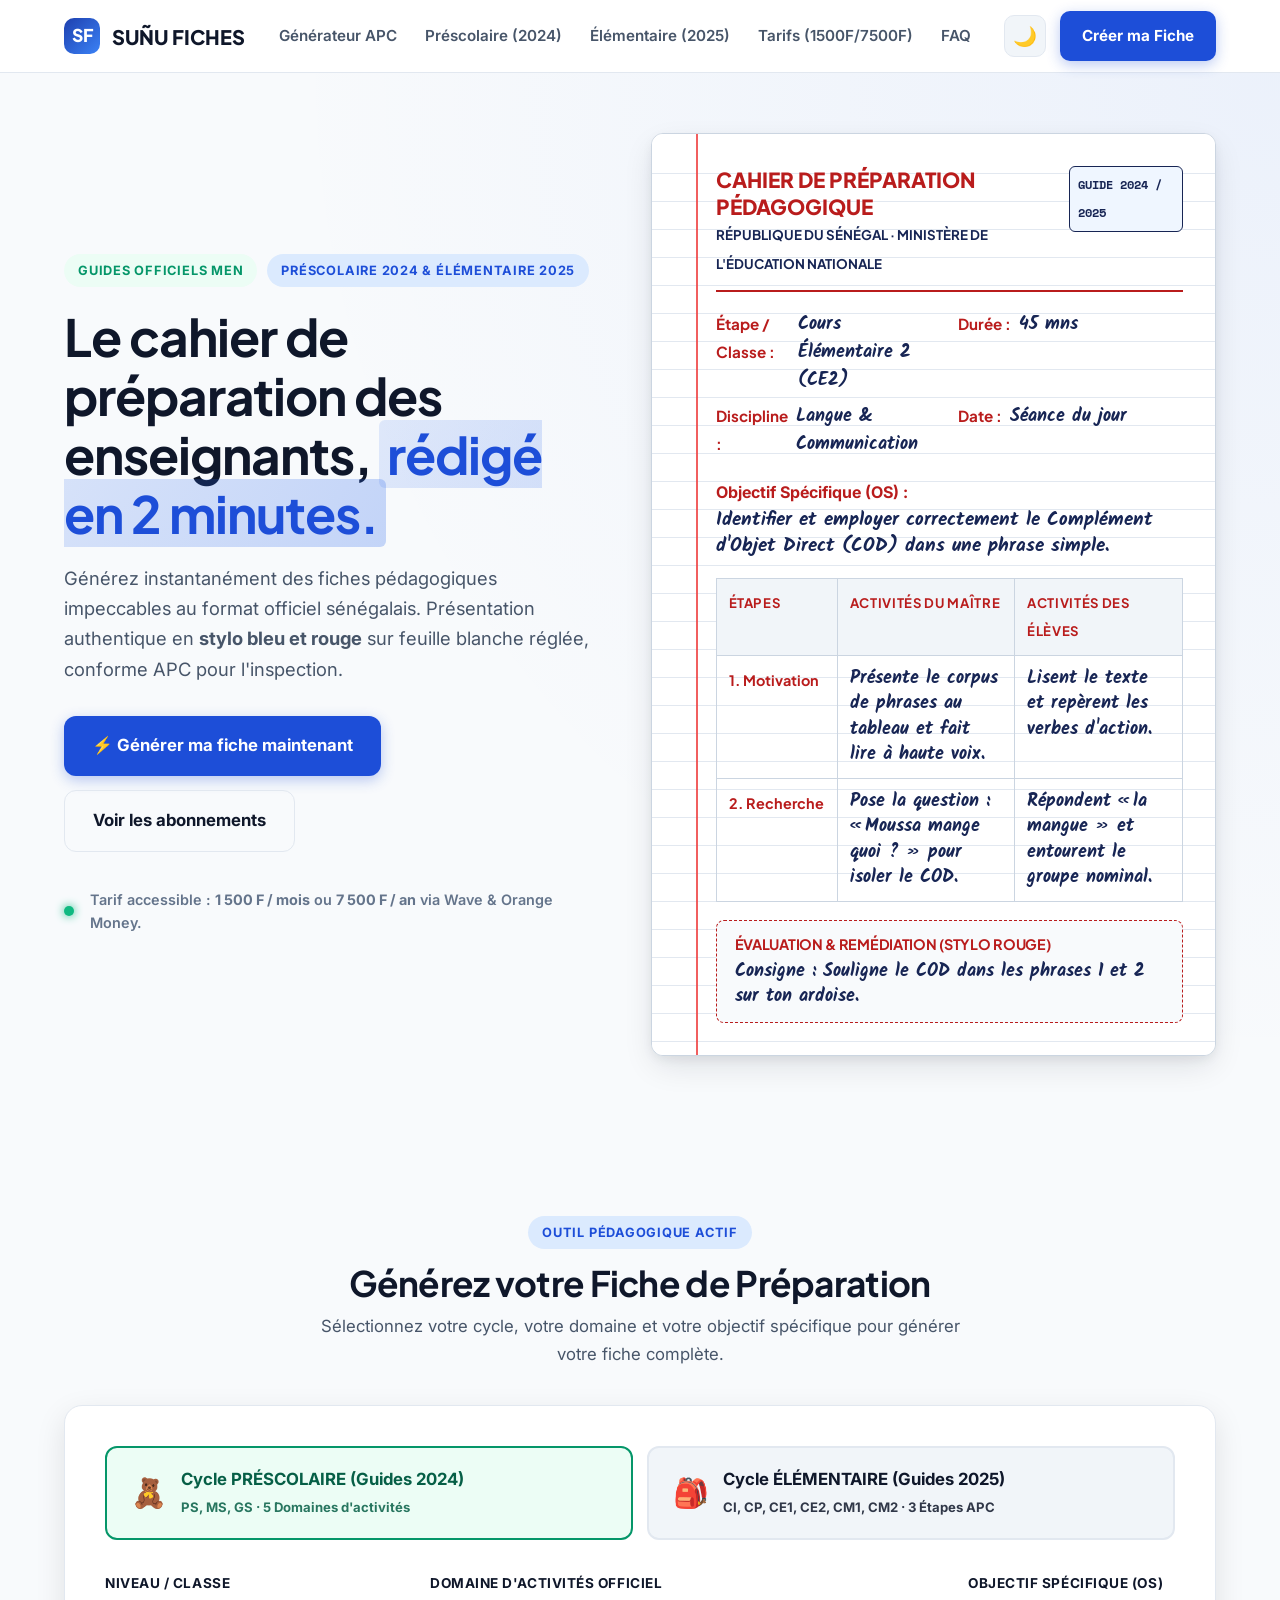
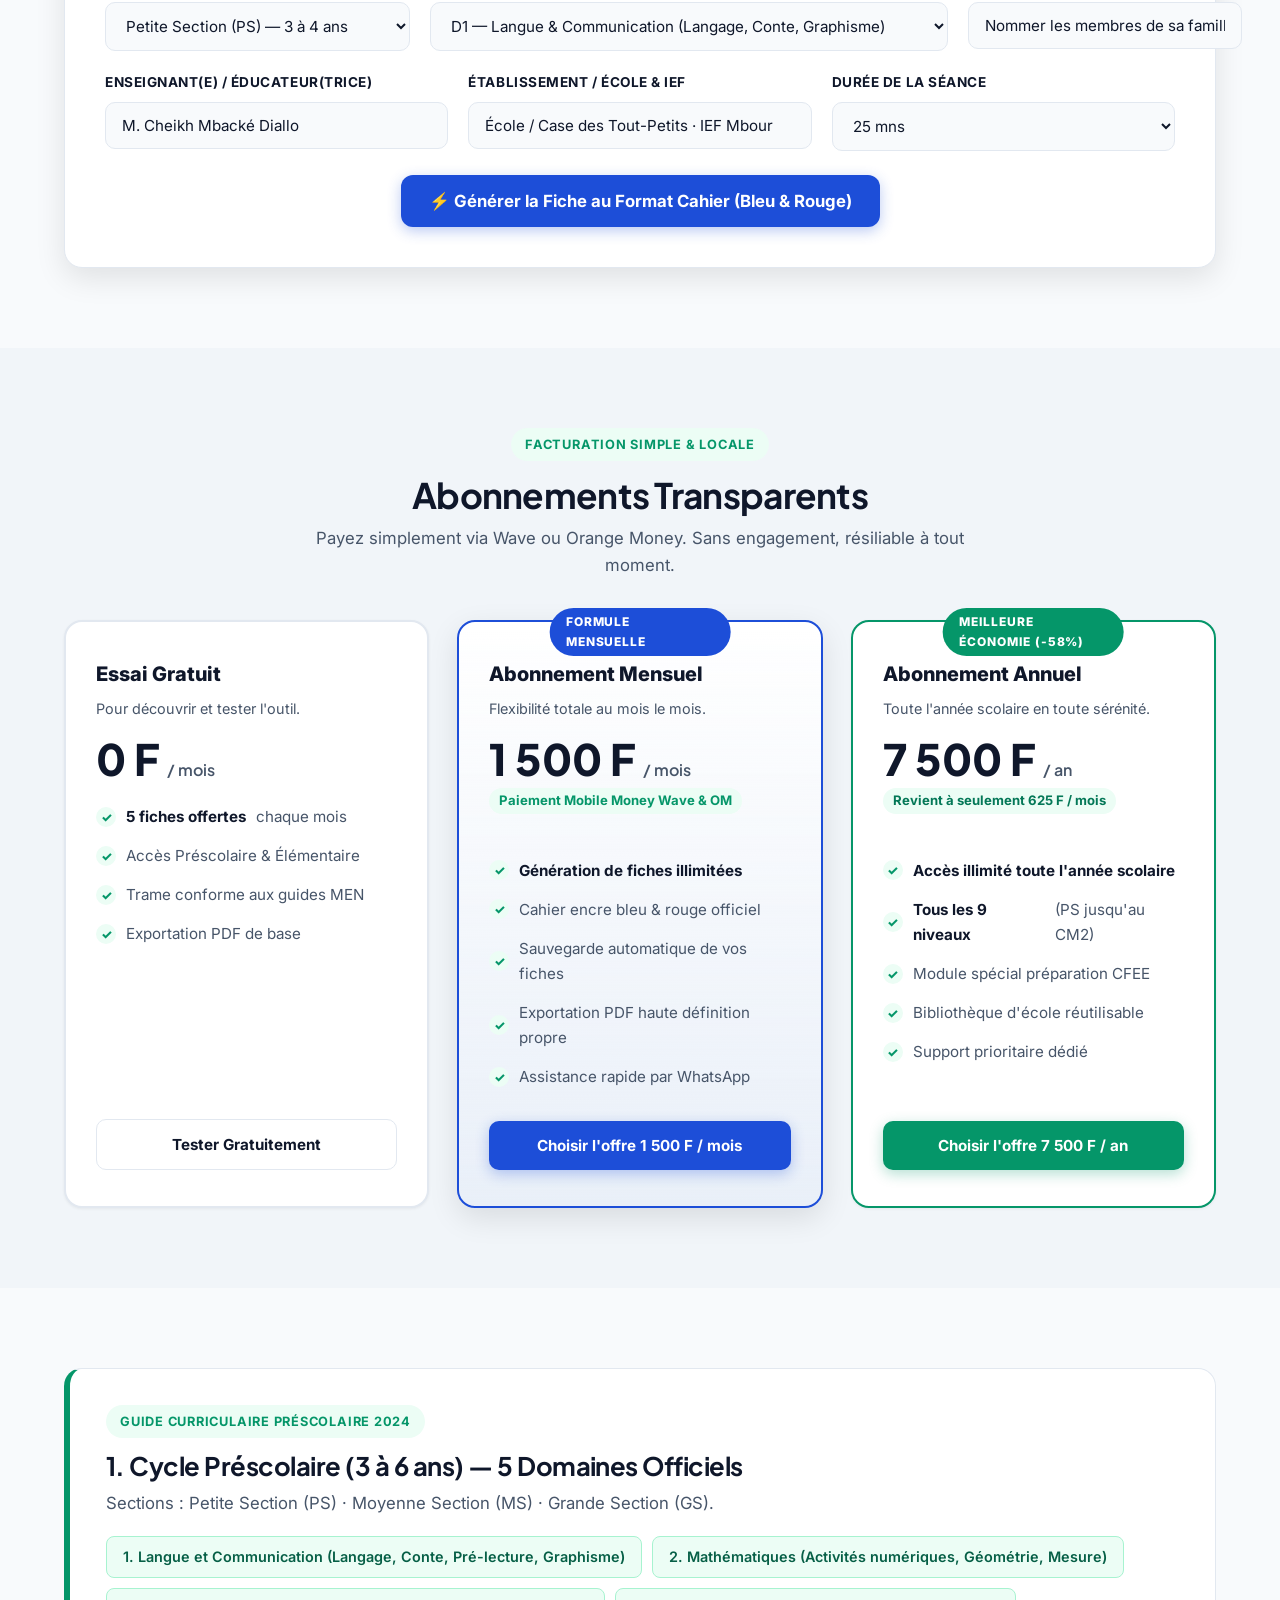
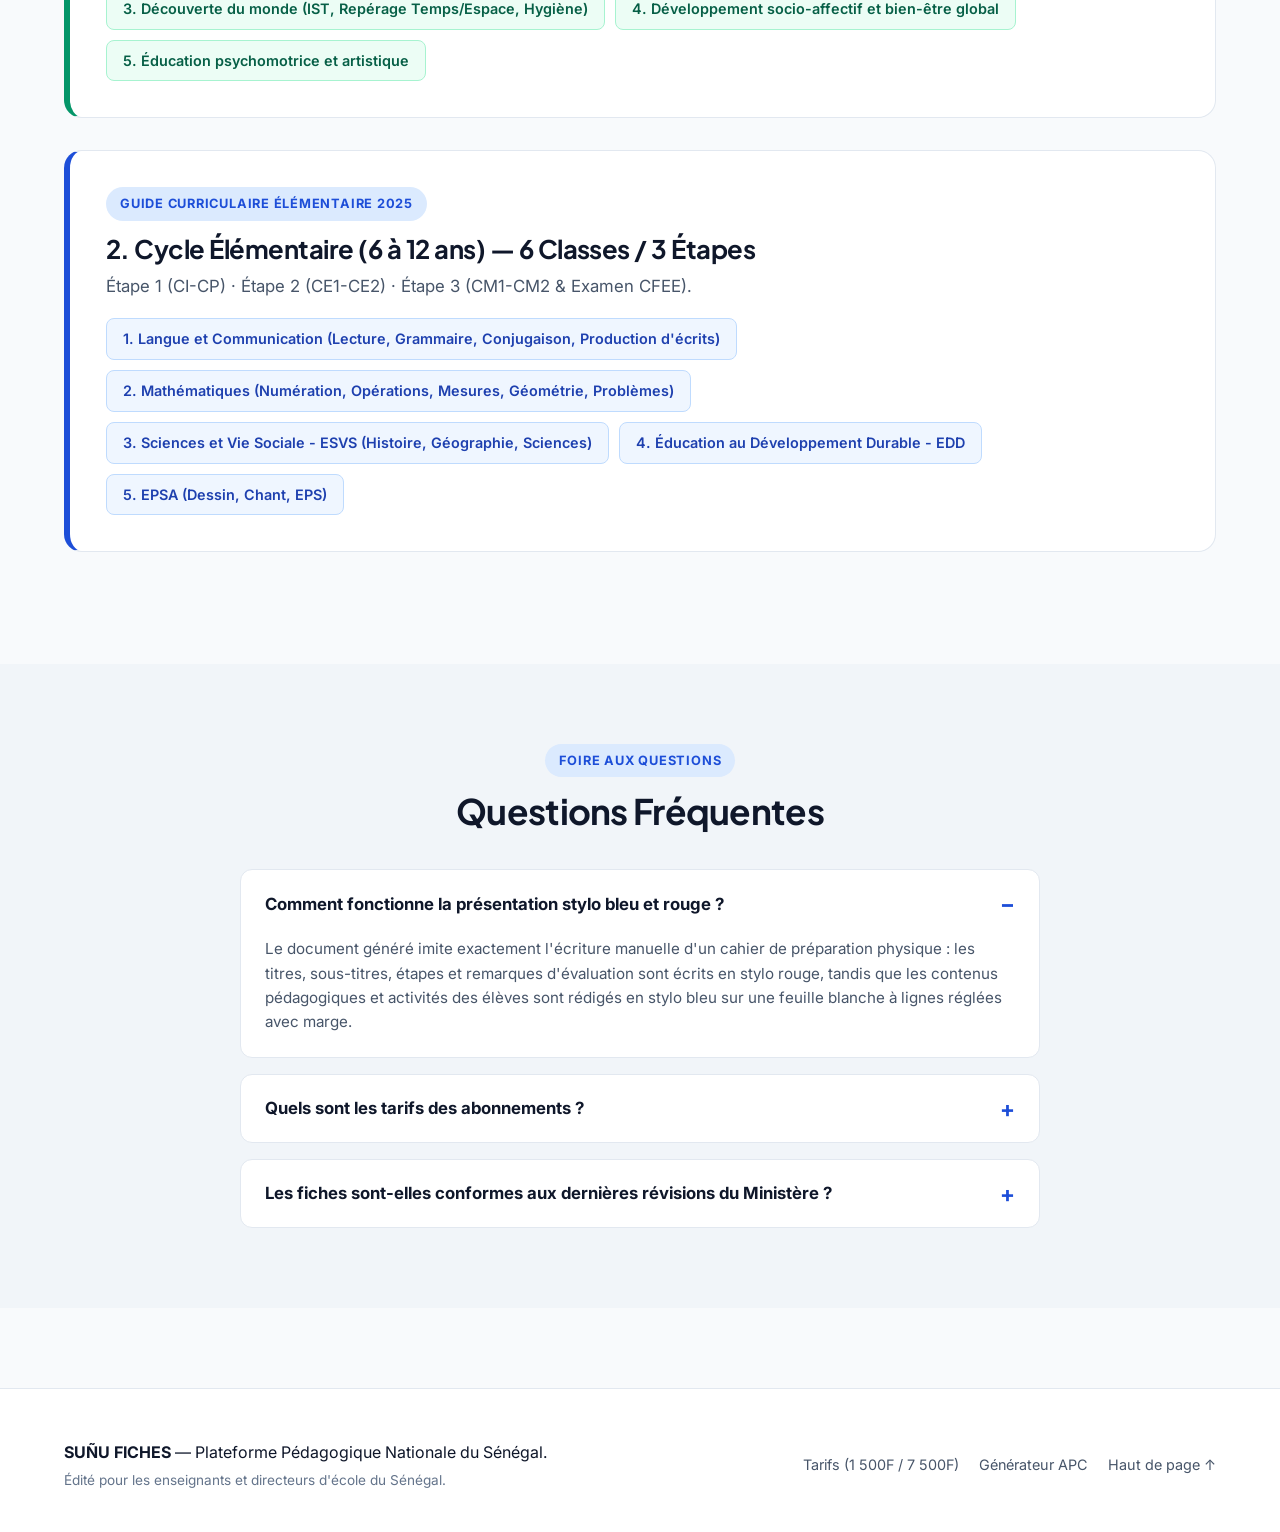
==== index.html @ 91366ba3 "nouveau-design-pro-sombre-claire-encre-bleu-rouge-tarifs-1500-7500" ====
<!DOCTYPE html>
<html lang="fr" data-theme="light">
<head>
<meta charset="UTF-8">
<meta name="viewport" content="width=device-width, initial-scale=1">
<title>SUÑU FICHES — Plateforme N°1 de Fiches Pédagogiques au Sénégal</title>
<meta name="description" content="Générateur professionnel de fiches pédagogiques APC conformes aux guides officiels du MEN sénégalais (Préscolaire 2024 & Élémentaire 2025). Cahier de préparation en encre bleu et rouge, export PDF, mode sombre/clair.">

<!-- Google Fonts: Inter pour l'interface pro + Kalam & Caveat pour l'écriture stylo plume/bille authentique -->
<link rel="preconnect" href="https://fonts.googleapis.com">
<link rel="preconnect" href="https://fonts.gstatic.com" crossorigin>
<link href="https://fonts.googleapis.com/css2?family=Caveat:wght@600;700&family=Inter:wght@400;500;600;700;800&family=Kalam:wght@400;700&family=Plus+Jakarta+Sans:wght@500;600;700;800&family=Space+Mono:wght@700&display=swap" rel="stylesheet">

<style>
/* ==========================================================================
   DESIGN SYSTEM & CSS VARIABLES (LIGHT / DARK THEMES)
   ========================================================================== */
:root {
  --font-sans: 'Inter', -apple-system, BlinkMacSystemFont, 'Segoe UI', Roboto, sans-serif;
  --font-heading: 'Plus Jakarta Sans', var(--font-sans);
  --font-hand: 'Kalam', 'Caveat', cursive, sans-serif;
  --font-mono: 'Space Mono', monospace;

  /* Couleurs Principales Mode Clair */
  --bg-body: #F8FAFC;
  --bg-card: #FFFFFF;
  --bg-card-subtle: #F1F5F9;
  --bg-nav: rgba(255, 255, 255, 0.92);
  --border-color: #E2E8F0;
  --border-focus: #2563EB;

  --text-main: #0F172A;
  --text-muted: #475569;
  --text-light: #64748B;

  --primary: #1E40AF;
  --primary-hover: #1D4ED8;
  --accent-red: #DC2626;
  --accent-green: #059669;
  --accent-green-bg: #ECFDF5;
  --accent-red-bg: #FEF2F2;

  /* Cahier de Préparation / Fiche (Papier Blanc Réglé) */
  --cahier-bg: #FFFFFF;
  --cahier-line: #E2E8F0;
  --cahier-margin: #EF4444;
  --stylo-bleu: #172554;      /* Encre bleu Bic authentique */
  --stylo-rouge: #B91C1C;     /* Encre rouge correction/titre */
  --cahier-shadow: 0 12px 32px -4px rgba(15, 23, 42, 0.12), 0 4px 12px -2px rgba(15, 23, 42, 0.08);

  --shadow-sm: 0 1px 3px rgba(0,0,0,0.06);
  --shadow-md: 0 4px 14px rgba(0,0,0,0.07);
  --shadow-lg: 0 10px 30px rgba(0,0,0,0.1);
  --radius-sm: 8px;
  --radius-md: 12px;
  --radius-lg: 18px;
  --max-w: 1200px;
}

[data-theme="dark"] {
  --bg-body: #0B0F19;
  --bg-card: #131B2E;
  --bg-card-subtle: #1E293B;
  --bg-nav: rgba(11, 15, 25, 0.94);
  --border-color: #232F47;
  --border-focus: #3B82F6;

  --text-main: #F8FAFC;
  --text-muted: #94A3B8;
  --text-light: #64748B;

  --primary: #3B82F6;
  --primary-hover: #60A5FA;
  --accent-red: #F87171;
  --accent-green: #10B981;
  --accent-green-bg: #064E3B;
  --accent-red-bg: #450A0A;

  /* Le cahier reste une feuille blanche authentique de haute lisibilité */
  --cahier-bg: #FFFFFF;
  --cahier-line: #E2E8F0;
  --cahier-margin: #EF4444;
  --stylo-bleu: #172554;
  --stylo-rouge: #B91C1C;
  --cahier-shadow: 0 14px 40px rgba(0, 0, 0, 0.6);

  --shadow-sm: 0 1px 3px rgba(0,0,0,0.3);
  --shadow-md: 0 4px 16px rgba(0,0,0,0.4);
  --shadow-lg: 0 12px 32px rgba(0,0,0,0.5);
}

/* ==========================================================================
   RESET & TYPOGRAPHY
   ========================================================================== */
*, *::before, *::after { box-sizing: border-box; margin: 0; padding: 0; }
html { scroll-behavior: smooth; font-size: 16px; -webkit-text-size-adjust: 100%; }
body {
  font-family: var(--font-sans);
  background-color: var(--bg-body);
  color: var(--text-main);
  line-height: 1.65;
  transition: background-color 0.25s ease, color 0.25s ease;
  overflow-x: hidden;
}

.container { max-width: var(--max-w); margin: 0 auto; padding: 0 24px; }
.section { padding: 80px 0; }
.section--tight { padding: 48px 0; }

h1, h2, h3, h4 {
  font-family: var(--font-heading);
  color: var(--text-main);
  line-height: 1.25;
  font-weight: 700;
  letter-spacing: -0.02em;
}

p { color: var(--text-muted); font-size: 1.05rem; }
a { color: inherit; text-decoration: none; }
button { cursor: pointer; border: none; font-family: inherit; }

/* Badge & Étiquettes */
.badge {
  display: inline-flex; align-items: center; gap: 6px;
  font-size: 0.8rem; font-weight: 700; text-transform: uppercase;
  letter-spacing: 0.06em; padding: 6px 14px; border-radius: 999px;
}
.badge--primary { background: #DBEAFE; color: #1D4ED8; }
.badge--green { background: var(--accent-green-bg); color: var(--accent-green); }
.badge--red { background: var(--accent-red-bg); color: var(--accent-red); }

/* ==========================================================================
   HEADER & NAVIGATION PRO
   ========================================================================== */
.header {
  position: sticky; top: 0; z-index: 100;
  background: var(--bg-nav);
  backdrop-filter: blur(12px);
  border-bottom: 1px solid var(--border-color);
  transition: all 0.2s;
}
.header__inner {
  display: flex; align-items: center; justify-content: space-between;
  height: 72px; gap: 20px;
}
.logo {
  display: flex; align-items: center; gap: 12px;
  font-family: var(--font-heading); font-weight: 800; font-size: 1.25rem;
  color: var(--text-main);
}
.logo-icon {
  width: 36px; height: 36px; border-radius: 10px;
  background: linear-gradient(135deg, #1E40AF 0%, #3B82F6 100%);
  display: grid; place-items: center; color: white; font-weight: 800; font-size: 1.1rem;
}

.nav { display: flex; align-items: center; gap: 28px; }
.nav a {
  font-weight: 600; font-size: 0.95rem; color: var(--text-muted);
  transition: color 0.15s;
}
.nav a:hover { color: var(--primary); }

.header__actions { display: flex; align-items: center; gap: 14px; }

/* Bouton Thème Sombre/Clair */
.theme-toggle-btn {
  display: inline-flex; align-items: center; justify-content: center;
  width: 42px; height: 42px; border-radius: 10px;
  background: var(--bg-card-subtle); color: var(--text-main);
  border: 1px solid var(--border-color); font-size: 1.2rem;
  transition: all 0.2s;
}
.theme-toggle-btn:hover { background: var(--border-color); transform: scale(1.05); }

/* Boutons CTA */
.btn {
  display: inline-flex; align-items: center; justify-content: center; gap: 8px;
  font-weight: 700; font-size: 0.95rem; padding: 12px 22px; border-radius: 10px;
  transition: all 0.2s cubic-bezier(0.16, 1, 0.3, 1); white-space: nowrap;
}
.btn--primary {
  background: #1D4ED8; color: #FFFFFF;
  box-shadow: 0 4px 14px rgba(29, 78, 216, 0.3);
}
.btn--primary:hover { background: #1E40AF; transform: translateY(-2px); box-shadow: 0 6px 20px rgba(29, 78, 216, 0.4); }
.btn--success {
  background: var(--accent-green); color: #FFFFFF;
  box-shadow: 0 4px 14px rgba(5, 150, 105, 0.3);
}
.btn--success:hover { background: #047857; transform: translateY(-2px); }
.btn--outline {
  background: transparent; color: var(--text-main);
  border: 1.5px solid var(--border-color);
}
.btn--outline:hover { background: var(--bg-card-subtle); border-color: var(--text-muted); }
.btn--lg { padding: 16px 28px; font-size: 1.05rem; border-radius: 12px; }
.btn--full { width: 100%; }

/* ==========================================================================
   HERO SECTION
   ========================================================================== */
.hero {
  padding: 60px 0 80px;
  background: radial-gradient(circle at top right, rgba(37, 99, 235, 0.06) 0%, transparent 60%);
}
.hero__grid {
  display: grid; grid-template-columns: 1fr 1.05fr; gap: 48px; align-items: center;
}
.hero__badge-row { margin-bottom: 20px; display: flex; flex-wrap: wrap; gap: 10px; }
.hero h1 {
  font-size: clamp(2.3rem, 4vw, 3.4rem);
  line-height: 1.15; margin-bottom: 20px;
}
.hero h1 em {
  font-style: normal; color: #1D4ED8;
  background: linear-gradient(120deg, rgba(37, 99, 235, 0.12) 0%, rgba(37, 99, 235, 0.25) 100%);
  padding: 2px 8px; border-radius: 6px;
}
.hero__desc {
  font-size: 1.15rem; line-height: 1.65; margin-bottom: 32px;
  max-width: 54ch; color: var(--text-muted);
}
.hero__cta-group { display: flex; flex-wrap: wrap; gap: 14px; margin-bottom: 36px; }
.hero__guarantee {
  display: flex; align-items: center; gap: 16px; font-size: 0.9rem;
  color: var(--text-light); font-weight: 600;
}
.hero__guarantee-dot {
  width: 10px; height: 10px; border-radius: 50%;
  background: #10B981; box-shadow: 0 0 10px #10B981;
}

/* ==========================================================================
   LE CAHIER DE PRÉPARATION AUTHENTIQUE (STYLO BLEU & ROUGE SUR PAPIER RÉGLÉ)
   ========================================================================== */
.cahier-preview {
  background: var(--cahier-bg);
  color: var(--stylo-bleu);
  border-radius: var(--radius-md);
  box-shadow: var(--cahier-shadow);
  border: 1px solid #CBD5E1;
  position: relative;
  overflow: hidden;
}

/* Lignes horizontales d'écriture Séyès / cahier d'écolier */
.cahier-paper {
  padding: 32px 32px 32px 64px;
  position: relative;
  background-color: #FFFFFF;
  background-image: repeating-linear-gradient(
    to bottom,
    transparent 0px,
    transparent 27px,
    var(--cahier-line) 27px,
    var(--cahier-line) 28px
  );
  background-position: 0 12px;
  line-height: 28px;
}

/* Marge rouge verticale à gauche */
.cahier-paper::before {
  content: "";
  position: absolute;
  top: 0; bottom: 0; left: 44px;
  width: 2px;
  background-color: var(--cahier-margin);
  opacity: 0.85;
}

/* En-tête du cahier */
.cahier-head {
  border-bottom: 2px solid var(--stylo-rouge);
  padding-bottom: 12px; margin-bottom: 18px;
  display: flex; justify-content: space-between; align-items: flex-start;
}
.cahier-titre {
  font-family: var(--font-heading);
  font-size: 1.3rem; font-weight: 800;
  color: var(--stylo-rouge);
  line-height: 1.3;
}
.cahier-tag {
  font-family: var(--font-mono);
  font-size: 0.75rem; font-weight: 700;
  color: var(--stylo-bleu);
  border: 1.5px solid var(--stylo-bleu);
  padding: 4px 8px; border-radius: 6px;
  background: #EFF6FF; text-transform: uppercase;
}

/* Grille de métadonnées du cahier */
.cahier-meta-grid {
  display: grid; grid-template-columns: repeat(2, 1fr); gap: 8px 18px;
  margin-bottom: 20px; font-size: 0.95rem;
}
.cahier-meta-item { display: flex; gap: 8px; }
.cahier-meta-item strong {
  color: var(--stylo-rouge); font-weight: 700; font-family: var(--font-heading);
}
.cahier-meta-item span {
  color: var(--stylo-bleu); font-family: var(--font-hand); font-size: 1.15rem; font-weight: 700;
}

/* Tableau 3 Colonnes du Déroulement */
.cahier-table {
  width: 100%; border-collapse: collapse; margin: 18px 0;
  font-size: 0.95rem;
}
.cahier-table th, .cahier-table td {
  border: 1.5px solid #CBD5E1; padding: 10px 12px; vertical-align: top;
}
.cahier-table th {
  background: #F1F5F9; color: var(--stylo-rouge);
  font-family: var(--font-heading); font-size: 0.82rem;
  text-transform: uppercase; letter-spacing: 0.05em; text-align: left;
}
.cahier-table td.etape-cell {
  font-weight: 700; color: var(--stylo-rouge); font-family: var(--font-heading);
  font-size: 0.9rem; width: 26%;
}
.cahier-table td.content-cell {
  font-family: var(--font-hand); font-size: 1.1rem; line-height: 1.45;
  color: var(--stylo-bleu); font-weight: 600;
}

/* Zone d'évaluation du cahier */
.cahier-eval {
  background: #F8FAFC; border: 1.5px dashed var(--stylo-rouge);
  border-radius: 8px; padding: 14px 18px; margin-top: 16px;
}
.cahier-eval h4 {
  font-size: 0.9rem; text-transform: uppercase; color: var(--stylo-rouge);
  margin-bottom: 6px;
}
.cahier-eval p {
  color: var(--stylo-bleu); font-family: var(--font-hand); font-size: 1.1rem;
  font-weight: 600; line-height: 1.4;
}

/* ==========================================================================
   GÉNÉRATEUR INTERACTIF PROFESSIONNEL
   ========================================================================== */
.generator-wrapper {
  background: var(--bg-card);
  border: 1px solid var(--border-color);
  border-radius: var(--radius-lg);
  padding: 40px;
  box-shadow: var(--shadow-lg);
}

.cycle-selector {
  display: grid; grid-template-columns: 1fr 1fr; gap: 14px;
  margin-bottom: 32px;
}
.cycle-card {
  display: flex; align-items: center; gap: 14px; padding: 18px 24px;
  border-radius: var(--radius-md); border: 2px solid var(--border-color);
  background: var(--bg-card-subtle); color: var(--text-main);
  cursor: pointer; transition: all 0.2s; font-weight: 700;
}
.cycle-card:hover { border-color: var(--primary); }
.cycle-card.active-pre {
  border-color: #059669; background: var(--accent-green-bg); color: #065F46;
}
.cycle-card.active-elem {
  border-color: #1D4ED8; background: #EFF6FF; color: #1E40AF;
}
.cycle-icon { font-size: 1.8rem; }
.cycle-info strong { display: block; font-size: 1.05rem; }
.cycle-info small { font-size: 0.82rem; opacity: 0.85; }

.form-grid-3 {
  display: grid; grid-template-columns: repeat(3, 1fr); gap: 20px;
  margin-bottom: 20px;
}
.form-field { display: flex; flex-direction: column; gap: 8px; }
.form-field label {
  font-weight: 700; font-size: 0.85rem; text-transform: uppercase;
  color: var(--text-main); letter-spacing: 0.04em;
}
.form-input {
  padding: 13px 16px; border-radius: 10px; border: 1.5px solid var(--border-color);
  background: var(--bg-body); color: var(--text-main); font-size: 0.95rem;
  font-family: inherit; transition: all 0.2s;
}
.form-input:focus {
  outline: none; border-color: var(--border-focus); background: var(--bg-card);
  box-shadow: 0 0 0 3px rgba(37, 99, 235, 0.15);
}

/* ==========================================================================
   TARIFS & FACTURATION PROFESSIONNELLE (1 500 F / MOIS & 7 500 F / AN)
   ========================================================================== */
.pricing-grid {
  display: grid; grid-template-columns: repeat(3, 1fr); gap: 28px;
  align-items: stretch; margin-top: 40px;
}
.price-card {
  background: var(--bg-card);
  border: 2px solid var(--border-color);
  border-radius: var(--radius-lg);
  padding: 36px 30px;
  display: flex; flex-direction: column; justify-content: space-between;
  box-shadow: var(--shadow-sm); position: relative; transition: all 0.25s;
}
.price-card:hover { transform: translateY(-4px); box-shadow: var(--shadow-md); }
.price-card--featured {
  border-color: #1D4ED8; box-shadow: var(--shadow-lg);
  background: linear-gradient(180deg, var(--bg-card) 0%, rgba(37, 99, 235, 0.04) 100%);
}
.price-badge-top {
  position: absolute; top: -14px; left: 50%; transform: translateX(-50%);
  background: #1D4ED8; color: white; font-weight: 800; font-size: 0.75rem;
  padding: 4px 16px; border-radius: 999px; text-transform: uppercase; letter-spacing: 0.08em;
}
.price-title { font-size: 1.25rem; font-weight: 800; margin-bottom: 6px; }
.price-amount {
  font-size: 2.7rem; font-weight: 800; font-family: var(--font-heading);
  color: var(--text-main); margin: 16px 0 6px; line-height: 1;
}
.price-amount span { font-size: 1rem; font-weight: 600; color: var(--text-muted); }
.price-saving {
  display: inline-block; font-size: 0.82rem; font-weight: 700;
  color: #059669; background: var(--accent-green-bg);
  padding: 2px 10px; border-radius: 999px; margin-bottom: 20px;
}
.price-features {
  list-style: none; margin: 24px 0 32px; display: grid; gap: 14px;
  font-size: 0.95rem; color: var(--text-muted);
}
.price-features li { display: flex; align-items: center; gap: 10px; }
.price-features li strong { color: var(--text-main); }
.check-icon {
  width: 20px; height: 20px; border-radius: 50%;
  background: var(--accent-green-bg); color: var(--accent-green);
  display: grid; place-items: center; font-size: 0.8rem; font-weight: 800; flex-shrink: 0;
}

/* ==========================================================================
   SECTIONS CONTENU & FAQ
   ========================================================================== */
.curric-card {
  background: var(--bg-card); border: 1px solid var(--border-color);
  border-radius: var(--radius-lg); padding: 36px; margin-bottom: 32px;
}
.domains-list { display: flex; flex-wrap: wrap; gap: 10px; margin-top: 18px; }
.domain-tag {
  background: var(--bg-card-subtle); color: var(--text-main);
  border: 1px solid var(--border-color); padding: 8px 16px;
  border-radius: 8px; font-weight: 600; font-size: 0.9rem;
}
.domain-tag--pre { background: #ECFDF5; border-color: #A7F3D0; color: #065F46; }
.domain-tag--elem { background: #EFF6FF; border-color: #BFDBFE; color: #1E40AF; }

.faq-box { max-width: 800px; margin: 0 auto; display: grid; gap: 16px; }
.faq-item {
  background: var(--bg-card); border: 1px solid var(--border-color);
  border-radius: var(--radius-md); overflow: hidden;
}
.faq-question {
  width: 100%; text-align: left; padding: 20px 24px;
  background: none; font-size: 1.05rem; font-weight: 700; color: var(--text-main);
  display: flex; justify-content: space-between; align-items: center; cursor: pointer;
}
.faq-question::after {
  content: "+"; font-size: 1.4rem; color: #1D4ED8; font-weight: 700;
  transition: transform 0.2s;
}
.faq-item.is-open .faq-question::after { content: "−"; }
.faq-answer {
  display: none; padding: 0 24px 22px; color: var(--text-muted);
  font-size: 0.95rem; line-height: 1.6;
}
.faq-item.is-open .faq-answer { display: block; }

/* ==========================================================================
   FOOTER
   ========================================================================== */
.footer {
  background: var(--bg-card); border-top: 1px solid var(--border-color);
  padding: 50px 0 40px; margin-top: 80px;
}
.footer__inner {
  display: flex; justify-content: space-between; align-items: center;
  flex-wrap: wrap; gap: 20px;
}

/* ==========================================================================
   IMPRESSION PDF A4 (STYLE CAHIER PROFESSIONNEL PUR)
   ========================================================================== */
@media print {
  body { background: white !important; color: black !important; }
  body * { visibility: hidden; }
  #printableFiche, #printableFiche * { visibility: visible; }
  #printableFiche {
    position: absolute; left: 0; top: 0; width: 100%;
    margin: 0; padding: 20px; box-shadow: none; border: none;
  }
  .no-print { display: none !important; }
}

/* Responsive */
@media (max-width: 992px) {
  .hero__grid { grid-template-columns: 1fr; gap: 40px; }
  .form-grid-3, .pricing-grid { grid-template-columns: 1fr; }
  .cycle-selector { grid-template-columns: 1fr; }
}
</style>
</head>
<body>

<!-- HEADER & NAVIGATION -->
<header class="header" id="header">
  <div class="container header__inner">
    <a class="logo" href="#top" aria-label="SUÑU FICHES Accueil">
      <div class="logo-icon">SF</div>
      <span>SUÑU FICHES</span>
    </a>

    <nav class="nav" aria-label="Navigation principale">
      <a href="#generateur">Générateur APC</a>
      <a href="#niveaux-prescolaire">Préscolaire (2024)</a>
      <a href="#niveaux-elementaire">Élémentaire (2025)</a>
      <a href="#tarifs">Tarifs (1500F/7500F)</a>
      <a href="#faq">FAQ</a>
    </nav>

    <div class="header__actions">
      <!-- Bouton bascule Mode Clair / Sombre -->
      <button class="theme-toggle-btn" id="themeToggleBtn" aria-label="Basculer entre mode sombre et clair" title="Basculer Mode Clair / Sombre">
        <span id="themeIcon">🌙</span>
      </button>
      <a class="btn btn--primary" href="#generateur">Créer ma Fiche</a>
    </div>
  </div>
</header>

<main id="top">

<!-- HERO SECTION AVEC APERÇU DU CAHIER STYLO BLEU/ROUGE -->
<section class="hero">
  <div class="container">
    <div class="hero__grid">
      <div>
        <div class="hero__badge-row">
          <span class="badge badge--green">Guides Officiels MEN</span>
          <span class="badge badge--primary">Préscolaire 2024 &amp; Élémentaire 2025</span>
        </div>

        <h1>Le cahier de préparation des enseignants, <em>rédigé en 2 minutes.</em></h1>

        <p class="hero__desc">
          Générez instantanément des fiches pédagogiques impeccables au format officiel sénégalais. Présentation authentique en <strong>stylo bleu et rouge</strong> sur feuille blanche réglée, conforme APC pour l'inspection.
        </p>

        <div class="hero__cta-group">
          <a class="btn btn--primary btn--lg" href="#generateur">⚡ Générer ma fiche maintenant</a>
          <a class="btn btn--outline btn--lg" href="#tarifs">Voir les abonnements</a>
        </div>

        <div class="hero__guarantee">
          <div class="hero__guarantee-dot"></div>
          <span>Tarif accessible : <strong>1 500 F / mois</strong> ou <strong>7 500 F / an</strong> via Wave &amp; Orange Money.</span>
        </div>
      </div>

      <!-- APERÇU CAHIER DE PRÉPARATION (STYLO BLEU / ROUGE) -->
      <div class="cahier-preview">
        <div class="cahier-paper">
          <div class="cahier-head">
            <div>
              <div class="cahier-titre">CAHIER DE PRÉPARATION PÉDAGOGIQUE</div>
              <small style="color: var(--stylo-bleu); font-weight: 700; font-family: var(--font-heading);">RÉPUBLIQUE DU SÉNÉGAL · MINISTÈRE DE L'ÉDUCATION NATIONALE</small>
            </div>
            <div class="cahier-tag">Guide 2024 / 2025</div>
          </div>

          <div class="cahier-meta-grid">
            <div class="cahier-meta-item">
              <strong>Étape / Classe :</strong> <span>Cours Élémentaire 2 (CE2)</span>
            </div>
            <div class="cahier-meta-item">
              <strong>Durée :</strong> <span>45 mns</span>
            </div>
            <div class="cahier-meta-item">
              <strong>Discipline :</strong> <span>Langue &amp; Communication</span>
            </div>
            <div class="cahier-meta-item">
              <strong>Date :</strong> <span>Séance du jour</span>
            </div>
          </div>

          <div style="margin-bottom: 12px;">
            <span style="color: var(--stylo-rouge); font-weight: 700;">Objectif Spécifique (OS) :</span>
            <p style="color: var(--stylo-bleu); font-family: var(--font-hand); font-size: 1.2rem; font-weight: 700; line-height: 1.35; margin-top: 2px;">
              Identifier et employer correctement le Complément d'Objet Direct (COD) dans une phrase simple.
            </p>
          </div>

          <table class="cahier-table">
            <thead>
              <tr>
                <th style="width: 25%;">Étapes</th>
                <th style="width: 38%;">Activités du Maître</th>
                <th style="width: 37%;">Activités des Élèves</th>
              </tr>
            </thead>
            <tbody>
              <tr>
                <td class="etape-cell">1. Motivation</td>
                <td class="content-cell">Présente le corpus de phrases au tableau et fait lire à haute voix.</td>
                <td class="content-cell">Lisent le texte et repèrent les verbes d'action.</td>
              </tr>
              <tr>
                <td class="etape-cell">2. Recherche</td>
                <td class="content-cell">Pose la question : « Moussa mange quoi ? » pour isoler le COD.</td>
                <td class="content-cell">Répondent « la mangue » et entourent le groupe nominal.</td>
              </tr>
            </tbody>
          </table>

          <div class="cahier-eval">
            <h4>Évaluation &amp; Remédiation (Stylo Rouge)</h4>
            <p>Consigne : Souligne le COD dans les phrases 1 et 2 sur ton ardoise.</p>
          </div>
        </div>
      </div>
    </div>
  </div>
</section>

<!-- SECTION GÉNÉRATEUR INTERACTIF -->
<section class="section" id="generateur">
  <div class="container">
    <div style="text-align: center; max-width: 650px; margin: 0 auto 36px;">
      <span class="badge badge--primary">Outil Pédagogique Actif</span>
      <h2 style="font-size: 2.2rem; margin: 12px 0 8px;">Générez votre Fiche de Préparation</h2>
      <p>Sélectionnez votre cycle, votre domaine et votre objectif spécifique pour générer votre fiche complète.</p>
    </div>

    <div class="generator-wrapper">
      <!-- Choix du Cycle -->
      <div class="cycle-selector">
        <div class="cycle-card active-pre" id="cardPre" onclick="setCycle('pre')">
          <div class="cycle-icon">🧸</div>
          <div class="cycle-info">
            <strong>Cycle PRÉSCOLAIRE (Guides 2024)</strong>
            <small>PS, MS, GS · 5 Domaines d'activités</small>
          </div>
        </div>

        <div class="cycle-card" id="cardElem" onclick="setCycle('elem')">
          <div class="cycle-icon">🎒</div>
          <div class="cycle-info">
            <strong>Cycle ÉLÉMENTAIRE (Guides 2025)</strong>
            <small>CI, CP, CE1, CE2, CM1, CM2 · 3 Étapes APC</small>
          </div>
        </div>
      </div>

      <!-- Formulaire de saisie -->
      <form id="ficheForm">
        <div class="form-grid-3">
          <div class="form-field">
            <label for="fLevel">Niveau / Classe</label>
            <select id="fLevel" class="form-input"></select>
          </div>

          <div class="form-field">
            <label for="fDiscipline">Domaine d'activités officiel</label>
            <select id="fDiscipline" class="form-input"></select>
          </div>

          <div class="form-field">
            <label for="fOS">Objectif Spécifique (OS)</label>
            <input type="text" id="fOS" class="form-input" value="Nommer les membres de sa famille" placeholder="ex: Nommer les membres de sa famille">
          </div>
        </div>

        <div class="form-grid-3">
          <div class="form-field">
            <label for="fTeacher">Enseignant(e) / Éducateur(trice)</label>
            <input type="text" id="fTeacher" class="form-input" value="M. Cheikh Mbacké Diallo">
          </div>

          <div class="form-field">
            <label for="fSchool">Établissement / École &amp; IEF</label>
            <input type="text" id="fSchool" class="form-input" value="École / Case des Tout-Petits · IEF Mbour">
          </div>

          <div class="form-field">
            <label for="fDuration">Durée de la séance</label>
            <select id="fDuration" class="form-input">
              <option value="20 mns">20 mns</option>
              <option value="25 mns" selected>25 mns</option>
              <option value="30 mns">30 mns</option>
              <option value="45 mns">45 mns</option>
              <option value="50 mns">50 mns</option>
              <option value="1h">1h</option>
            </select>
          </div>
        </div>

        <div style="text-align: center; margin-top: 24px;">
          <button type="submit" class="btn btn--primary btn--lg">
            ⚡ Générer la Fiche au Format Cahier (Bleu &amp; Rouge)
          </button>
        </div>
      </form>

      <!-- FICHE GÉNÉRÉE EN SORTIE (STYLE CAHIER AUTHENTIQUE SUR FOND BLANC) -->
      <div id="outputContainer" style="display: none; margin-top: 40px;">
        <div style="display: flex; justify-content: space-between; align-items: center; margin-bottom: 20px; flex-wrap: gap; gap: 12px;" class="no-print">
          <h3 style="font-size: 1.4rem; color: var(--text-main);">📄 Votre Fiche Pédagogique Prête</h3>
          <div style="display: flex; gap: 10px;">
            <button class="btn btn--primary" onclick="window.print()">🖨️ Imprimer / PDF A4</button>
            <button class="btn btn--outline" onclick="copyFiche()">📋 Copier le texte</button>
          </div>
        </div>

        <div class="cahier-preview" id="printableFiche">
          <div class="cahier-paper" id="ficheContent">
            <!-- Dynamically populated -->
          </div>
        </div>
      </div>
    </div>
  </div>
</section>

<!-- SECTION TARIFS & FACTURATION (1 500 F / MOIS & 7 500 F / AN) -->
<section class="section" id="tarifs" style="background: var(--bg-card-subtle);">
  <div class="container">
    <div style="text-align: center; max-width: 650px; margin: 0 auto 36px;">
      <span class="badge badge--green">Facturation Simple &amp; Locale</span>
      <h2 style="font-size: 2.2rem; margin: 12px 0 8px;">Abonnements Transparents</h2>
      <p>Payez simplement via Wave ou Orange Money. Sans engagement, résiliable à tout moment.</p>
    </div>

    <div class="pricing-grid">
      <!-- 1. Offre Découverte -->
      <div class="price-card">
        <div>
          <div class="price-title">Essai Gratuit</div>
          <p style="font-size: 0.9rem; color: var(--text-muted);">Pour découvrir et tester l'outil.</p>
          <div class="price-amount">0 F <span>/ mois</span></div>
          <ul class="price-features">
            <li><span class="check-icon">✓</span> <strong>5 fiches offertes</strong> chaque mois</li>
            <li><span class="check-icon">✓</span> Accès Préscolaire &amp; Élémentaire</li>
            <li><span class="check-icon">✓</span> Trame conforme aux guides MEN</li>
            <li><span class="check-icon">✓</span> Exportation PDF de base</li>
          </ul>
        </div>
        <a class="btn btn--outline btn--full" href="#generateur">Tester Gratuitement</a>
      </div>

      <!-- 2. Offre Mensuelle (1 500 F / mois) -->
      <div class="price-card price-card--featured">
        <div class="price-badge-top">Formule Mensuelle</div>
        <div>
          <div class="price-title">Abonnement Mensuel</div>
          <p style="font-size: 0.9rem; color: var(--text-muted);">Flexibilité totale au mois le mois.</p>
          <div class="price-amount">1 500 F <span>/ mois</span></div>
          <span class="price-saving">Paiement Mobile Money Wave &amp; OM</span>
          <ul class="price-features">
            <li><span class="check-icon">✓</span> <strong>Génération de fiches illimitées</strong></li>
            <li><span class="check-icon">✓</span> Cahier encre bleu &amp; rouge officiel</li>
            <li><span class="check-icon">✓</span> Sauvegarde automatique de vos fiches</li>
            <li><span class="check-icon">✓</span> Exportation PDF haute définition propre</li>
            <li><span class="check-icon">✓</span> Assistance rapide par WhatsApp</li>
          </ul>
        </div>
        <a class="btn btn--primary btn--full" href="#generateur">Choisir l'offre 1 500 F / mois</a>
      </div>

      <!-- 3. Offre Annuelle (7 500 F / an) -->
      <div class="price-card" style="border-color: #059669;">
        <div class="price-badge-top" style="background: #059669;">Meilleure Économie (-58%)</div>
        <div>
          <div class="price-title">Abonnement Annuel</div>
          <p style="font-size: 0.9rem; color: var(--text-muted);">Toute l'année scolaire en toute sérénité.</p>
          <div class="price-amount">7 500 F <span>/ an</span></div>
          <span class="price-saving" style="background: #ECFDF5; color: #047857;">Revient à seulement 625 F / mois</span>
          <ul class="price-features">
            <li><span class="check-icon">✓</span> <strong>Accès illimité toute l'année scolaire</strong></li>
            <li><span class="check-icon">✓</span> <strong>Tous les 9 niveaux</strong> (PS jusqu'au CM2)</li>
            <li><span class="check-icon">✓</span> Module spécial préparation CFEE</li>
            <li><span class="check-icon">✓</span> Bibliothèque d'école réutilisable</li>
            <li><span class="check-icon">✓</span> Support prioritaire dédié</li>
          </ul>
        </div>
        <a class="btn btn--success btn--full" href="#generateur">Choisir l'offre 7 500 F / an</a>
      </div>
    </div>
  </div>
</section>

<!-- SECTIONS PROGRAMMES PRÉSCOLAIRE & ÉLÉMENTAIRE -->
<section class="section" id="niveaux-prescolaire">
  <div class="container">
    <!-- PRÉSCOLAIRE 2024 -->
    <div class="curric-card" style="border-left: 6px solid #059669;">
      <span class="badge badge--green">Guide Curriculaire Préscolaire 2024</span>
      <h3 style="font-size: 1.6rem; margin: 12px 0 8px;">1. Cycle Préscolaire (3 à 6 ans) — 5 Domaines Officiels</h3>
      <p>Sections : Petite Section (PS) · Moyenne Section (MS) · Grande Section (GS).</p>
      <div class="domains-list">
        <span class="domain-tag domain-tag--pre">1. Langue et Communication (Langage, Conte, Pré-lecture, Graphisme)</span>
        <span class="domain-tag domain-tag--pre">2. Mathématiques (Activités numériques, Géométrie, Mesure)</span>
        <span class="domain-tag domain-tag--pre">3. Découverte du monde (IST, Repérage Temps/Espace, Hygiène)</span>
        <span class="domain-tag domain-tag--pre">4. Développement socio-affectif et bien-être global</span>
        <span class="domain-tag domain-tag--pre">5. Éducation psychomotrice et artistique</span>
      </div>
    </div>

    <!-- ÉLÉMENTAIRE 2025 -->
    <div class="curric-card" id="niveaux-elementaire" style="border-left: 6px solid #1D4ED8;">
      <span class="badge badge--primary">Guide Curriculaire Élémentaire 2025</span>
      <h3 style="font-size: 1.6rem; margin: 12px 0 8px;">2. Cycle Élémentaire (6 à 12 ans) — 6 Classes / 3 Étapes</h3>
      <p>Étape 1 (CI-CP) · Étape 2 (CE1-CE2) · Étape 3 (CM1-CM2 &amp; Examen CFEE).</p>
      <div class="domains-list">
        <span class="domain-tag domain-tag--elem">1. Langue et Communication (Lecture, Grammaire, Conjugaison, Production d'écrits)</span>
        <span class="domain-tag domain-tag--elem">2. Mathématiques (Numération, Opérations, Mesures, Géométrie, Problèmes)</span>
        <span class="domain-tag domain-tag--elem">3. Sciences et Vie Sociale - ESVS (Histoire, Géographie, Sciences)</span>
        <span class="domain-tag domain-tag--elem">4. Éducation au Développement Durable - EDD</span>
        <span class="domain-tag domain-tag--elem">5. EPSA (Dessin, Chant, EPS)</span>
      </div>
    </div>
  </div>
</section>

<!-- SECTION FAQ -->
<section class="section" id="faq" style="background: var(--bg-card-subtle);">
  <div class="container">
    <div style="text-align: center; max-width: 650px; margin: 0 auto 36px;">
      <span class="badge badge--primary">Foire Aux Questions</span>
      <h2 style="font-size: 2.2rem; margin: 12px 0 8px;">Questions Fréquentes</h2>
    </div>

    <div class="faq-box">
      <div class="faq-item is-open">
        <button class="faq-question">Comment fonctionne la présentation stylo bleu et rouge ?</button>
        <div class="faq-answer">
          Le document généré imite exactement l'écriture manuelle d'un cahier de préparation physique : les titres, sous-titres, étapes et remarques d'évaluation sont écrits en stylo rouge, tandis que les contenus pédagogiques et activités des élèves sont rédigés en stylo bleu sur une feuille blanche à lignes réglées avec marge.
        </div>
      </div>

      <div class="faq-item">
        <button class="faq-question">Quels sont les tarifs des abonnements ?</button>
        <div class="faq-answer">
          L'accès est de <strong>1 500 F CFA par mois</strong> ou de <strong>7 500 F CFA pour l'année complète</strong> (ce qui équivaut à 625 F/mois seulement). Vous pouvez régler instantanément par Wave ou Orange Money.
        </div>
      </div>

      <div class="faq-item">
        <button class="faq-question">Les fiches sont-elles conformes aux dernières révisions du Ministère ?</button>
        <div class="faq-answer">
          Oui, la plateforme applique scrupuleusement le guide curriculaire révisé de <strong>2024 pour le Préscolaire</strong> (5 domaines) et de <strong>2025 pour l'Élémentaire</strong> (CI à CM2).
        </div>
      </div>
    </div>
  </div>
</section>

</main>

<footer class="footer">
  <div class="container footer__inner">
    <div>
      <strong>SUÑU FICHES</strong> — Plateforme Pédagogique Nationale du Sénégal.
      <p style="font-size: 0.85rem; color: var(--text-light); margin-top: 4px;">Édité pour les enseignants et directeurs d'école du Sénégal.</p>
    </div>
    <div style="display: flex; gap: 20px; font-size: 0.9rem; color: var(--text-muted);">
      <a href="#tarifs">Tarifs (1 500F / 7 500F)</a>
      <a href="#generateur">Générateur APC</a>
      <a href="#top">Haut de page ↑</a>
    </div>
  </div>
</footer>

<!-- SCRIPT LOGIQUE : MODE SOMBRE / CLAIR & MOTEUR APC -->
<script>
// 1. GESTION DU THÈME SOMBRE / CLAIR
const themeToggleBtn = document.getElementById('themeToggleBtn');
const themeIcon = document.getElementById('themeIcon');

function initTheme() {
  const savedTheme = localStorage.getItem('sunu_theme') || 'light';
  document.documentElement.setAttribute('data-theme', savedTheme);
  themeIcon.textContent = savedTheme === 'dark' ? '☀️' : '🌙';
}

themeToggleBtn.addEventListener('click', () => {
  const current = document.documentElement.getAttribute('data-theme');
  const target = current === 'dark' ? 'light' : 'dark';
  document.documentElement.setAttribute('data-theme', target);
  localStorage.setItem('sunu_theme', target);
  themeIcon.textContent = target === 'dark' ? '☀️' : '🌙';
});

initTheme();

// 2. CONFIGURATION DES CYCLES (PRÉSCOLAIRE 2024 VS ÉLÉMENTAIRE 2025)
const cardPre = document.getElementById('cardPre');
const cardElem = document.getElementById('cardElem');
const fLevel = document.getElementById('fLevel');
const fDiscipline = document.getElementById('fDiscipline');
const fOS = document.getElementById('fOS');

let currentCycle = 'pre';

const PRE_DATA = {
  levels: [
    { value: 'PS', label: 'Petite Section (PS) — 3 à 4 ans' },
    { value: 'MS', label: 'Moyenne Section (MS) — 4 à 5 ans' },
    { value: 'GS', label: 'Grande Section (GS) — 5 à 6 ans' }
  ],
  disciplines: [
    { value: 'D1 — Langue & Communication', label: 'D1 — Langue & Communication (Langage, Conte, Graphisme)' },
    { value: 'D2 — Mathématiques', label: 'D2 — Mathématiques (Activités numériques, Géométrie, Mesure)' },
    { value: 'D3 — Découverte du monde', label: 'D3 — Découverte du monde (IST, Temps/Espace, Hygiène)' },
    { value: 'D4 — Développement socio-affectif', label: 'D4 — Développement socio-affectif (Vivre ensemble)' },
    { value: 'D5 — Éducation psychomotrice & artistique', label: 'D5 — Éducation psychomotrice & artistique' }
  ],
  defaultOS: "Nommer les membres de sa famille en montrant leur image."
};

const ELEM_DATA = {
  levels: [
    { value: 'CI', label: "Cours d'Initiation (CI) — Étape 1" },
    { value: 'CP', label: "Cours Préparatoire (CP) — Étape 1" },
    { value: 'CE1', label: "Cours Élémentaire 1 (CE1) — Étape 2" },
    { value: 'CE2', label: "Cours Élémentaire 2 (CE2) — Étape 2" },
    { value: 'CM1', label: "Cours Moyen 1 (CM1) — Étape 3" },
    { value: 'CM2', label: "Cours Moyen 2 (CM2) — Étape 3 / CFEE" }
  ],
  disciplines: [
    { value: "Langue & Comm. — Grammaire", label: "Langue & Comm. — Grammaire" },
    { value: "Langue & Comm. — Lecture", label: "Langue & Comm. — Lecture" },
    { value: "Langue & Comm. — Production d'écrits", label: "Langue & Comm. — Production d'écrits" },
    { value: "Mathématiques — Opérations", label: "Mathématiques — Opérations" },
    { value: "Mathématiques — Géométrie", label: "Mathématiques — Géométrie" },
    { value: "Mathématiques — Résolution de Problèmes", label: "Mathématiques — Résolution de Problèmes" },
    { value: "ESVS — Sciences d'observation", label: "ESVS — Sciences d'observation" },
    { value: "ESVS — Géographie du Sénégal", label: "ESVS — Géographie du Sénégal" },
    { value: "ESVS — Histoire du Sénégal", label: "ESVS — Histoire du Sénégal" },
    { value: "EPSA — Dessin & Travail Manuel", label: "EPSA — Dessin & Travail Manuel" }
  ],
  defaultOS: "Distinguer et employer correctement le Complément d'Objet Direct (COD) dans une phrase."
};

function setCycle(cycle) {
  currentCycle = cycle;
  if (cycle === 'pre') {
    cardPre.className = 'cycle-card active-pre';
    cardElem.className = 'cycle-card';
    fLevel.innerHTML = PRE_DATA.levels.map(l => `<option value="${l.value}">${l.label}</option>`).join('');
    fDiscipline.innerHTML = PRE_DATA.disciplines.map(d => `<option value="${d.value}">${d.label}</option>`).join('');
    fOS.value = PRE_DATA.defaultOS;
  } else {
    cardPre.className = 'cycle-card';
    cardElem.className = 'cycle-card active-elem';
    fLevel.innerHTML = ELEM_DATA.levels.map(l => `<option value="${l.value}">${l.label}</option>`).join('');
    fDiscipline.innerHTML = ELEM_DATA.disciplines.map(d => `<option value="${d.value}">${d.label}</option>`).join('');
    fOS.value = ELEM_DATA.defaultOS;
  }
}

// 3. MOTEUR DE GÉNÉRATION DE FICHE APC STYLE CAHIER
const ficheForm = document.getElementById('ficheForm');
const outputContainer = document.getElementById('outputContainer');
const ficheContent = document.getElementById('ficheContent');

ficheForm.addEventListener('submit', (e) => {
  e.preventDefault();

  const level = fLevel.value;
  const discipline = fDiscipline.value;
  const os = fOS.value || "Exécuter l'activité conformément à la consigne.";
  const teacher = document.getElementById('fTeacher').value || "Enseignant(e)";
  const school = document.getElementById('fSchool').value || "École Pédagogique";
  const duration = document.getElementById('fDuration').value;

  const isPreschool = currentCycle === 'pre';
  const guideYear = isPreschool ? "Guide MEN Préscolaire 2024" : "Guide MEN Élémentaire 2025";
  const today = new Date().toLocaleDateString('fr-FR', { day: 'numeric', month: 'long', year: 'numeric' });

  // Étapes de déroulement en fonction du cycle
  const steps = isPreschool ? [
    {
      etape: "1. Regroupement & Motivation",
      maitre: `Rassemble les enfants au coin regroupement. Entonne la comptine thématique et présente le matériel relatif à l'OS : « ${os} ».`,
      eleves: "Chantent la comptine, touchent le matériel et écoutent les consignes avec attention."
    },
    {
      etape: "2. Manipulation & Exploration",
      maitre: "Laisse les enfants manipuler librement le matériel. Pose des questions d'orientation ouvertes.",
      eleves: "Manipulent, trient, nomment les objets et expriment leurs observations."
    },
    {
      etape: "3. Jeu Dirigé & Structuration",
      maitre: `Guide la règle du jeu pour faire atteindre l'OS : « ${os} ». Accompagne chaque enfant individuellement.`,
      eleves: "Réalisent la tâche demandée (nommer, classer, associer) et verbalisent leur démarche."
    },
    {
      etape: "4. Évaluation & Rangement",
      maitre: "Vérifie individuellement l'atteinte de l'OS. Félicite les enfants et guide le rangement des bacs.",
      eleves: "Présentent leur réussite, rangent le matériel et se lavent les mains."
    }
  ] : [
    {
      etape: "1. Révision / Motivation",
      maitre: `Rappelle les prérequis. Présente le support ou la situation-problème relative à l'OS : « ${os} ».`,
      eleves: "Répondent aux questions de rappel, observent le support et formulent des hypothèses."
    },
    {
      etape: "2. Recherche & Découverte",
      maitre: "Organise le travail en sous-groupes. Distribue le corpus et donne la consigne d'analyse.",
      eleves: "Travaillent en groupes, échangent, recherchent la solution et notent sur l'ardoise."
    },
    {
      etape: "3. Synthèse & Trace Écrite",
      maitre: "Anime la mise en commun au tableau. Valide les bonnes réponses et formalise la règle générale.",
      eleves: "Présentent les résultats de groupe, participent à l'élaboration de la règle et recopient sur cahier."
    },
    {
      etape: "4. Évaluation Spécifique",
      maitre: "Propose 2 exercices d'application individuelle pour mesurer la maîtrise de l'Objectif Spécifique.",
      eleves: "Réalisent les exercices individuellement sans aide sur leur cahier ou ardoise."
    }
  ];

  const tableRows = steps.map(s => `
    <tr>
      <td class="etape-cell">${s.etape}</td>
      <td class="content-cell">${s.maitre}</td>
      <td class="content-cell">${s.eleves}</td>
    </tr>
  `).join('');

  ficheContent.innerHTML = `
    <div class="cahier-head">
      <div>
        <div class="cahier-titre">CAHIER DE PRÉPARATION PÉDAGOGIQUE — FICHE APC</div>
        <small style="color: var(--stylo-bleu); font-weight: 700; font-family: var(--font-heading);">
          ${isPreschool ? 'CYCLE PRÉSCOLAIRE (5 DOMAINES)' : 'CYCLE ÉLÉMENTAIRE (6 CLASSES)'} · ${guideYear}
        </small>
      </div>
      <div class="cahier-tag">OFFICIEL MEN SÉNÉGAL</div>
    </div>

    <div class="cahier-meta-grid">
      <div class="cahier-meta-item">
        <strong>Établissement / IEF :</strong> <span>${school}</span>
      </div>
      <div class="cahier-meta-item">
        <strong>Date &amp; Durée :</strong> <span>${today} (${duration})</span>
      </div>
      <div class="cahier-meta-item">
        <strong>Enseignant(e) :</strong> <span>${teacher}</span>
      </div>
      <div class="cahier-meta-item">
        <strong>Classe / Section :</strong> <span>${level} (Effectif : 32)</span>
      </div>
      <div class="cahier-meta-item" style="grid-column: span 2;">
        <strong>Domaine Officiel :</strong> <span>${discipline}</span>
      </div>
    </div>

    <div style="margin: 16px 0 14px;">
      <span style="color: var(--stylo-rouge); font-weight: 700; font-size: 1.05rem;">Objectif Spécifique (OS) :</span>
      <p style="color: var(--stylo-bleu); font-family: var(--font-hand); font-size: 1.25rem; font-weight: 700; line-height: 1.35; margin-top: 4px;">
        À la fin de la séance, l'élève / l'enfant doit être capable de : ${os}
      </p>
    </div>

    <table class="cahier-table">
      <thead>
        <tr>
          <th style="width: 25%;">Étapes de la séance</th>
          <th style="width: 38%;">Activités du Maître / Éducateur</th>
          <th style="width: 37%;">Activités des Élèves / Enfants</th>
        </tr>
      </thead>
      <tbody>
        ${tableRows}
      </tbody>
    </table>

    <div class="cahier-eval">
      <h4>Évaluation de l'Objectif Spécifique &amp; Remédiation (Encre Rouge)</h4>
      <p><strong>Critères :</strong> Réalisation correcte de la consigne (3/4 des réussites attendues).</p>
      <p><strong>Remédiation :</strong> En cas de difficulté, reprise immédiate avec étayage personnalisé et manipulation d'objets concrets.</p>
    </div>
  `;

  outputContainer.style.display = 'block';
  outputContainer.scrollIntoView({ behavior: 'smooth' });
});

function copyFiche() {
  const text = document.getElementById('ficheContent').innerText;
  navigator.clipboard.writeText(text).then(() => {
    alert("La fiche de préparation a été copiée dans votre presse-papier !");
  });
}

// Initialisation
setCycle('pre');

// FAQ Accordion
document.querySelectorAll('.faq-question').forEach(btn => {
  btn.addEventListener('click', () => {
    const item = btn.closest('.faq-item');
    const open = item.classList.contains('is-open');
    document.querySelectorAll('.faq-item').forEach(i => i.classList.remove('is-open'));
    if (!open) item.classList.add('is-open');
  });
});
</script>
</body>
</html>
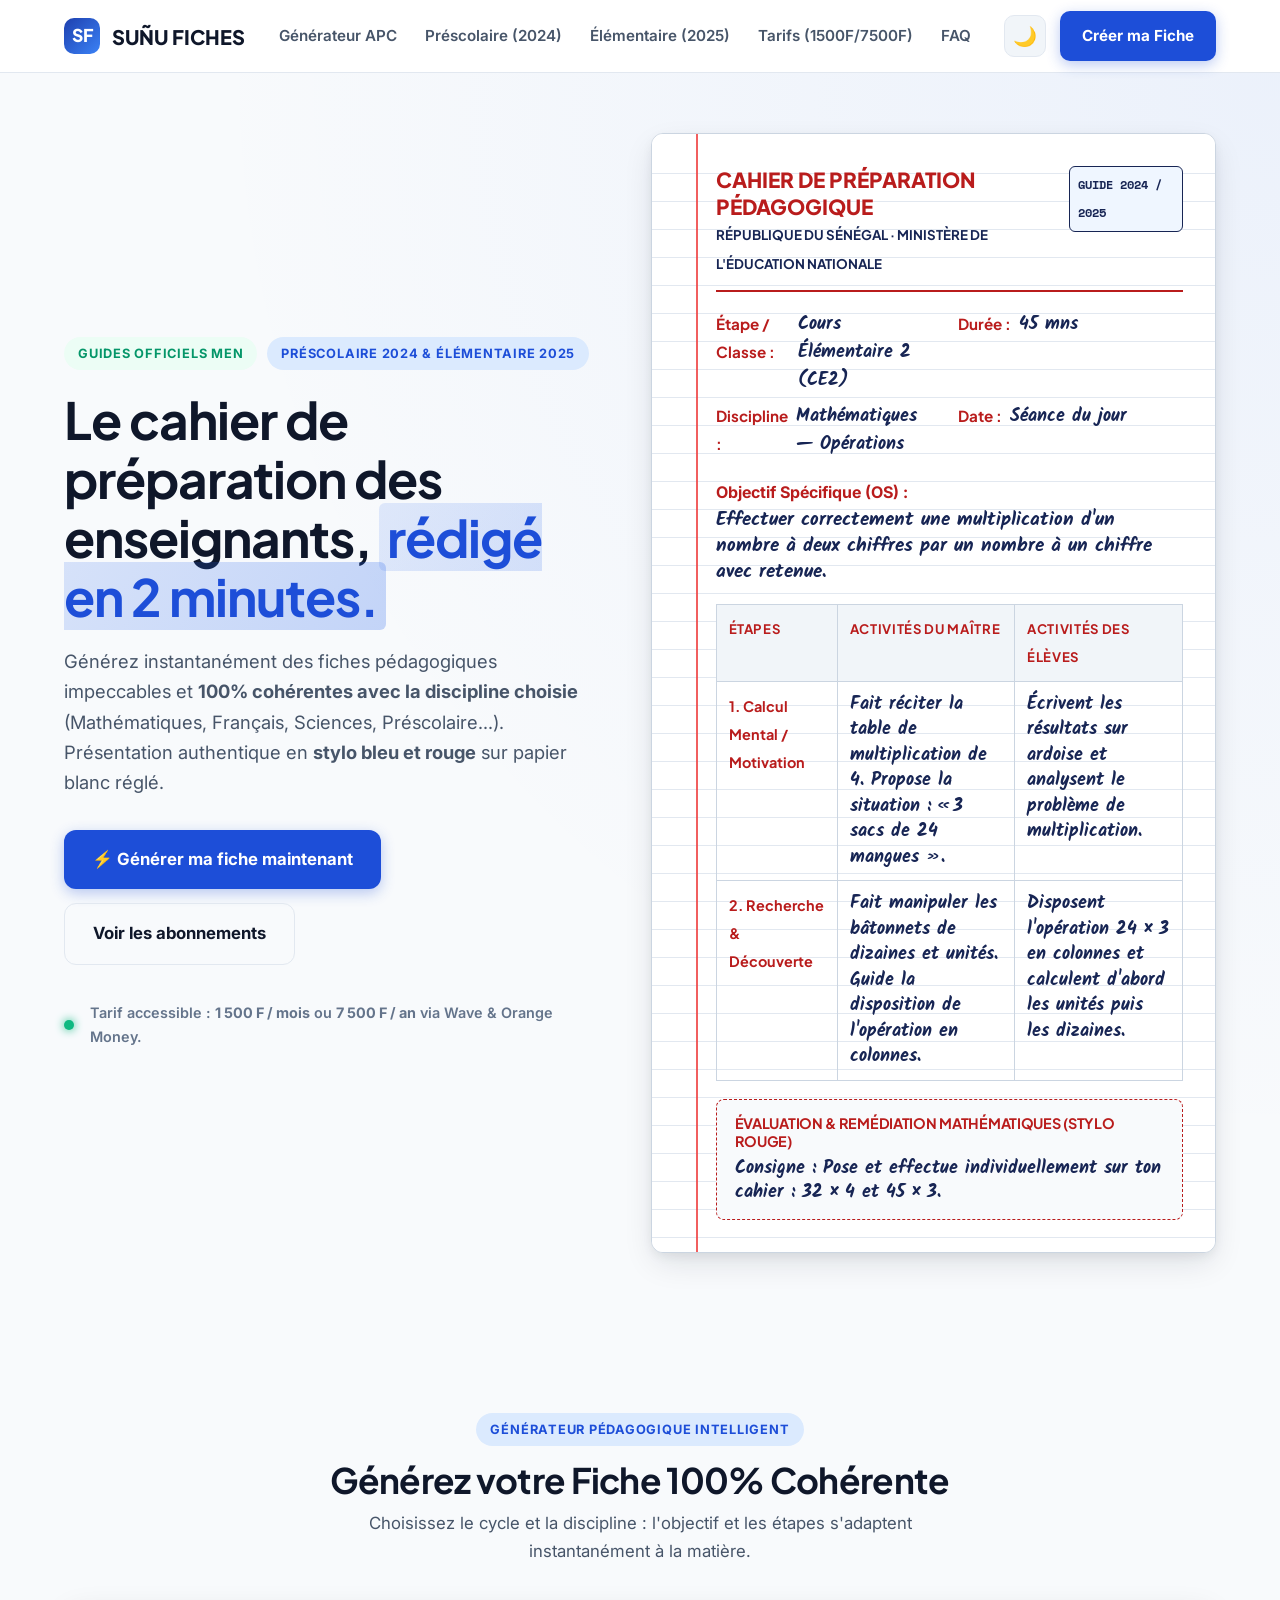
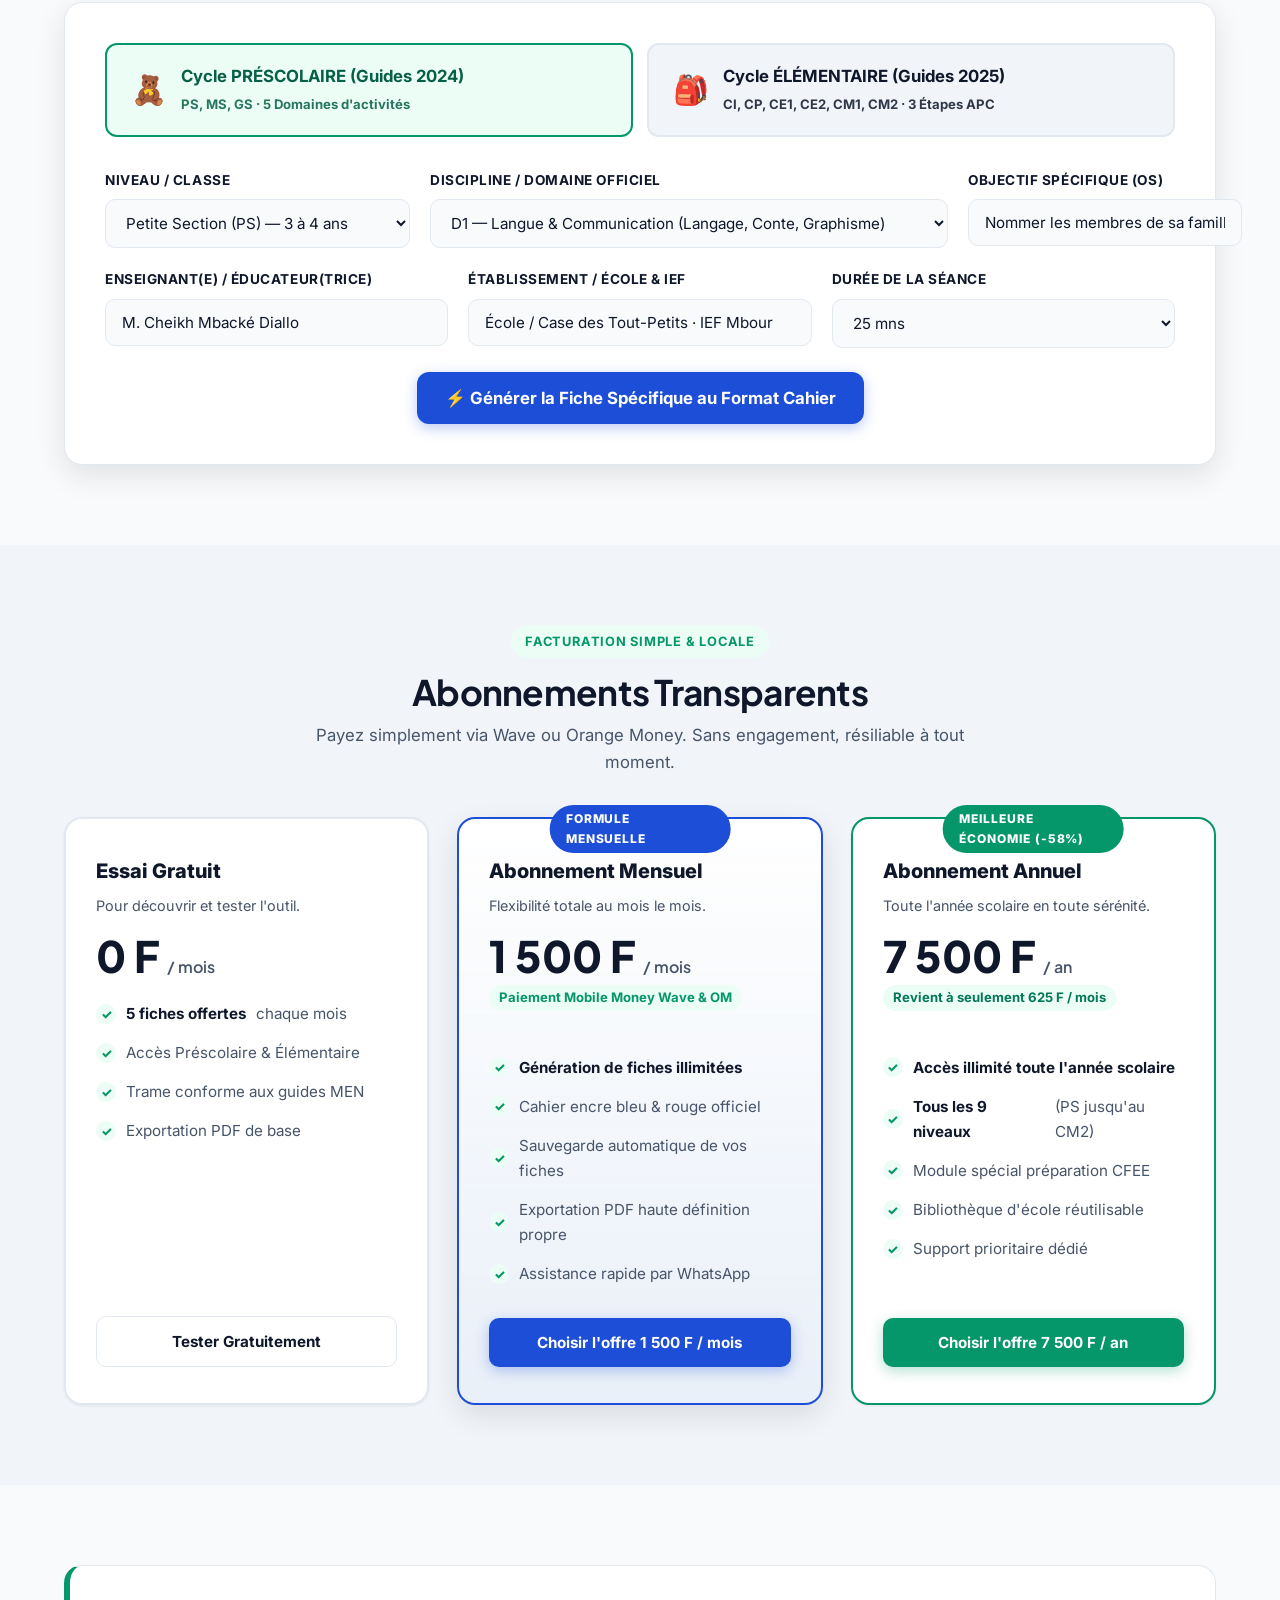
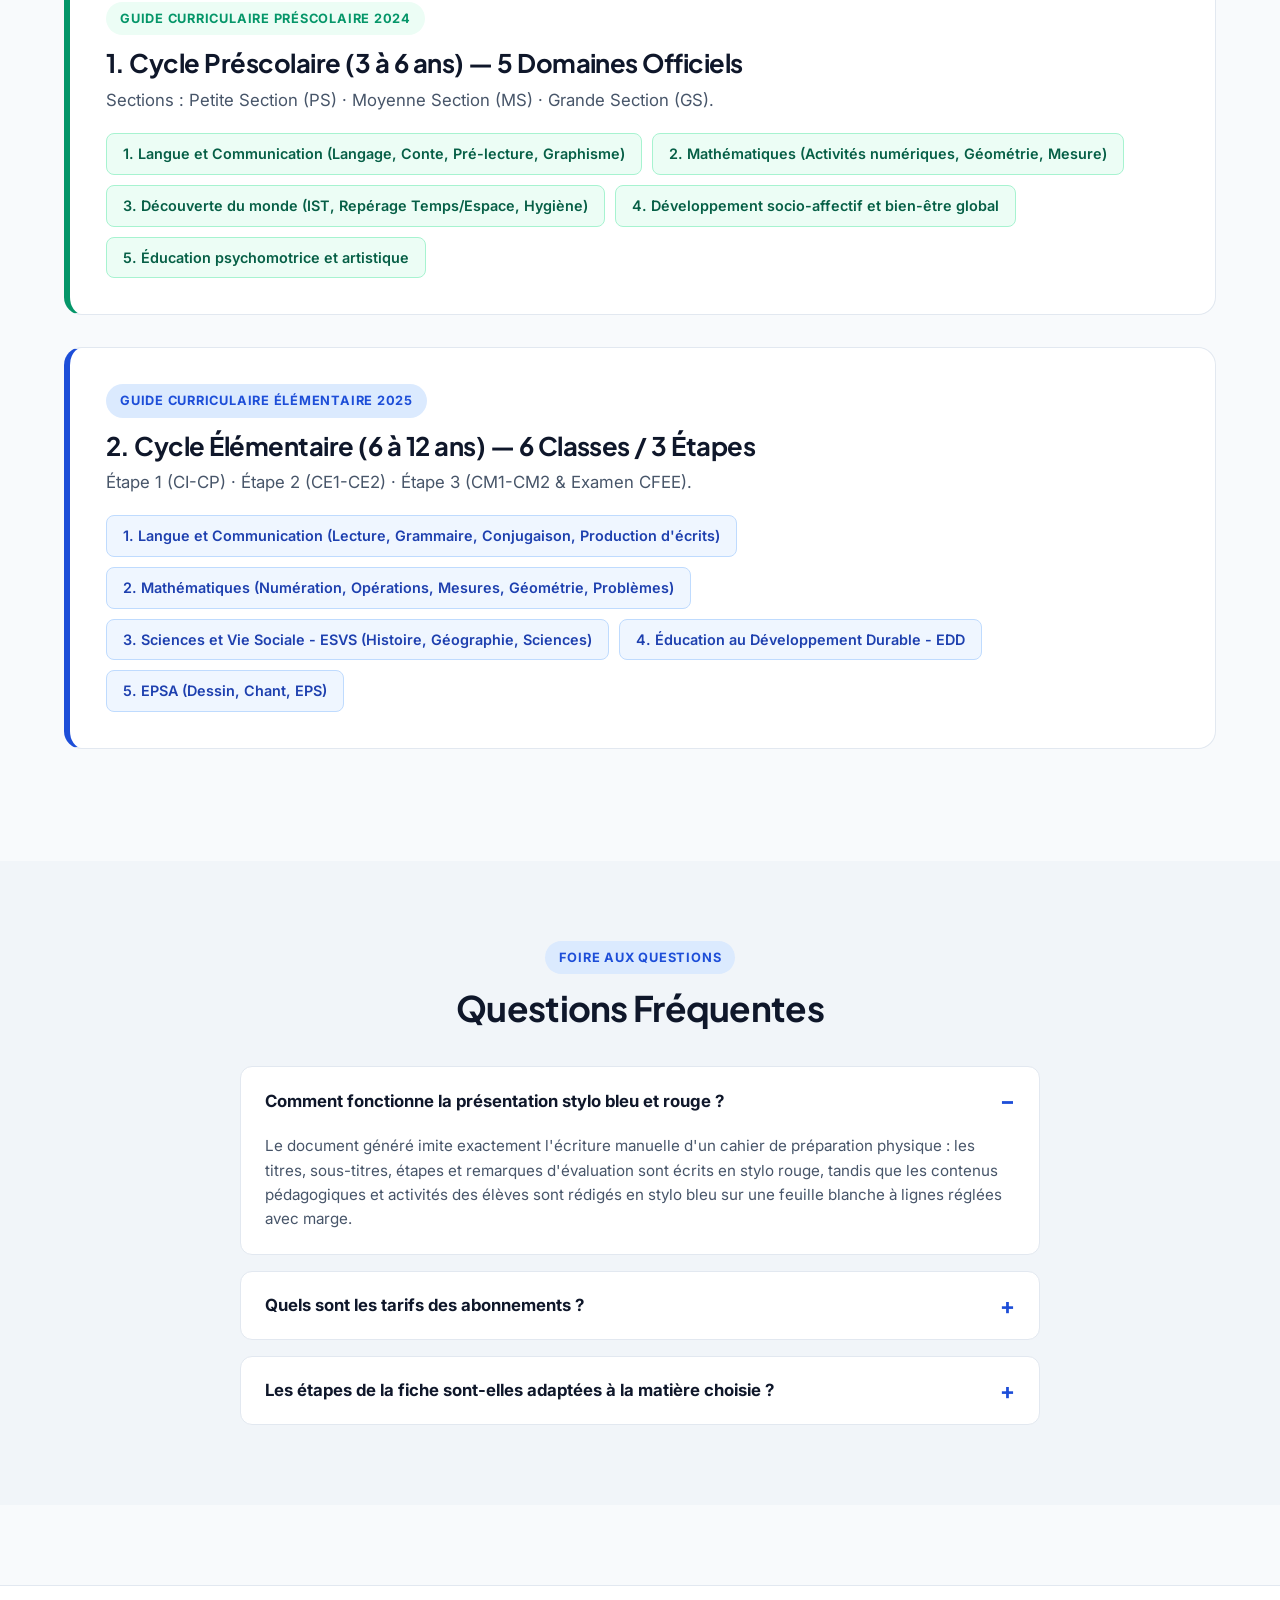
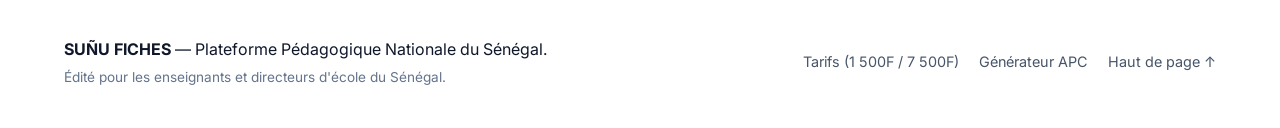
==== commit d72d62b5: "correction-coherence-disciplines-mathematiques-et-autres" ====
--- a/index.html
+++ b/index.html
@@ -553,7 +553,7 @@
         <h1>Le cahier de préparation des enseignants, <em>rédigé en 2 minutes.</em></h1>
 
         <p class="hero__desc">
-          Générez instantanément des fiches pédagogiques impeccables au format officiel sénégalais. Présentation authentique en <strong>stylo bleu et rouge</strong> sur feuille blanche réglée, conforme APC pour l'inspection.
+          Générez instantanément des fiches pédagogiques impeccables et <strong>100% cohérentes avec la discipline choisie</strong> (Mathématiques, Français, Sciences, Préscolaire...). Présentation authentique en <strong>stylo bleu et rouge</strong> sur papier blanc réglé.
         </p>
 
         <div class="hero__cta-group">
@@ -567,7 +567,7 @@
         </div>
       </div>
 
-      <!-- APERÇU CAHIER DE PRÉPARATION (STYLO BLEU / ROUGE) -->
+      <!-- APERÇU CAHIER DE PRÉPARATION (EXEMPLE MATHÉMATIQUES PARFAITEMENT COHÉRENT) -->
       <div class="cahier-preview">
         <div class="cahier-paper">
           <div class="cahier-head">
@@ -586,7 +586,7 @@
               <strong>Durée :</strong> <span>45 mns</span>
             </div>
             <div class="cahier-meta-item">
-              <strong>Discipline :</strong> <span>Langue &amp; Communication</span>
+              <strong>Discipline :</strong> <span>Mathématiques — Opérations</span>
             </div>
             <div class="cahier-meta-item">
               <strong>Date :</strong> <span>Séance du jour</span>
@@ -596,7 +596,7 @@
           <div style="margin-bottom: 12px;">
             <span style="color: var(--stylo-rouge); font-weight: 700;">Objectif Spécifique (OS) :</span>
             <p style="color: var(--stylo-bleu); font-family: var(--font-hand); font-size: 1.2rem; font-weight: 700; line-height: 1.35; margin-top: 2px;">
-              Identifier et employer correctement le Complément d'Objet Direct (COD) dans une phrase simple.
+              Effectuer correctement une multiplication d'un nombre à deux chiffres par un nombre à un chiffre avec retenue.
             </p>
           </div>
 
@@ -610,21 +610,21 @@
             </thead>
             <tbody>
               <tr>
-                <td class="etape-cell">1. Motivation</td>
-                <td class="content-cell">Présente le corpus de phrases au tableau et fait lire à haute voix.</td>
-                <td class="content-cell">Lisent le texte et repèrent les verbes d'action.</td>
+                <td class="etape-cell">1. Calcul Mental / Motivation</td>
+                <td class="content-cell">Fait réciter la table de multiplication de 4. Propose la situation : « 3 sacs de 24 mangues ».</td>
+                <td class="content-cell">Écrivent les résultats sur ardoise et analysent le problème de multiplication.</td>
               </tr>
               <tr>
-                <td class="etape-cell">2. Recherche</td>
-                <td class="content-cell">Pose la question : « Moussa mange quoi ? » pour isoler le COD.</td>
-                <td class="content-cell">Répondent « la mangue » et entourent le groupe nominal.</td>
+                <td class="etape-cell">2. Recherche &amp; Découverte</td>
+                <td class="content-cell">Fait manipuler les bâtonnets de dizaines et unités. Guide la disposition de l'opération en colonnes.</td>
+                <td class="content-cell">Disposent l'opération 24 × 3 en colonnes et calculent d'abord les unités puis les dizaines.</td>
               </tr>
             </tbody>
           </table>
 
           <div class="cahier-eval">
-            <h4>Évaluation &amp; Remédiation (Stylo Rouge)</h4>
-            <p>Consigne : Souligne le COD dans les phrases 1 et 2 sur ton ardoise.</p>
+            <h4>Évaluation &amp; Remédiation Mathématiques (Stylo Rouge)</h4>
+            <p>Consigne : Pose et effectue individuellement sur ton cahier : 32 × 4 et 45 × 3.</p>
           </div>
         </div>
       </div>
@@ -636,9 +636,9 @@
 <section class="section" id="generateur">
   <div class="container">
     <div style="text-align: center; max-width: 650px; margin: 0 auto 36px;">
-      <span class="badge badge--primary">Outil Pédagogique Actif</span>
-      <h2 style="font-size: 2.2rem; margin: 12px 0 8px;">Générez votre Fiche de Préparation</h2>
-      <p>Sélectionnez votre cycle, votre domaine et votre objectif spécifique pour générer votre fiche complète.</p>
+      <span class="badge badge--primary">Générateur Pédagogique Intelligent</span>
+      <h2 style="font-size: 2.2rem; margin: 12px 0 8px;">Générez votre Fiche 100% Cohérente</h2>
+      <p>Choisissez le cycle et la discipline : l'objectif et les étapes s'adaptent instantanément à la matière.</p>
     </div>
 
     <div class="generator-wrapper">
@@ -670,13 +670,13 @@
           </div>
 
           <div class="form-field">
-            <label for="fDiscipline">Domaine d'activités officiel</label>
-            <select id="fDiscipline" class="form-input"></select>
+            <label for="fDiscipline">Discipline / Domaine officiel</label>
+            <select id="fDiscipline" class="form-input" onchange="onDisciplineChanged()"></select>
           </div>
 
           <div class="form-field">
             <label for="fOS">Objectif Spécifique (OS)</label>
-            <input type="text" id="fOS" class="form-input" value="Nommer les membres de sa famille" placeholder="ex: Nommer les membres de sa famille">
+            <input type="text" id="fOS" class="form-input" value="Nommer les membres de sa famille" placeholder="Objectif Spécifique de la séance">
           </div>
         </div>
 
@@ -706,7 +706,7 @@
 
         <div style="text-align: center; margin-top: 24px;">
           <button type="submit" class="btn btn--primary btn--lg">
-            ⚡ Générer la Fiche au Format Cahier (Bleu &amp; Rouge)
+            ⚡ Générer la Fiche Spécifique au Format Cahier
           </button>
         </div>
       </form>
@@ -855,9 +855,9 @@
       </div>
 
       <div class="faq-item">
-        <button class="faq-question">Les fiches sont-elles conformes aux dernières révisions du Ministère ?</button>
+        <button class="faq-question">Les étapes de la fiche sont-elles adaptées à la matière choisie ?</button>
         <div class="faq-answer">
-          Oui, la plateforme applique scrupuleusement le guide curriculaire révisé de <strong>2024 pour le Préscolaire</strong> (5 domaines) et de <strong>2025 pour l'Élémentaire</strong> (CI à CM2).
+          Oui, à 100% ! Une fiche de <strong>Mathématiques</strong> intègre le calcul mental, la manipulation concrète de données et la technique opératoire ; une fiche de <strong>Français</strong> intègre le corpus de phrases, le repérage et la règle de grammaire ; une fiche de <strong>Sciences (ESVS)</strong> applique la démarche d'investigation et d'expérimentation.
         </div>
       </div>
     </div>
@@ -880,7 +880,7 @@
   </div>
 </footer>
 
-<!-- SCRIPT LOGIQUE : MODE SOMBRE / CLAIR & MOTEUR APC -->
+<!-- SCRIPT LOGIQUE : MODE SOMBRE / CLAIR & MOTEUR APC AVEC DÉMARCHES DISCIPLINAIRES -->
 <script>
 // 1. GESTION DU THÈME SOMBRE / CLAIR
 const themeToggleBtn = document.getElementById('themeToggleBtn');
@@ -902,7 +902,7 @@
 
 initTheme();
 
-// 2. CONFIGURATION DES CYCLES (PRÉSCOLAIRE 2024 VS ÉLÉMENTAIRE 2025)
+// 2. BASE DE DONNÉES PÉDAGOGIQUES DISCIPLINAIRES (PRÉSCOLAIRE & ÉLÉMENTAIRE)
 const cardPre = document.getElementById('cardPre');
 const cardElem = document.getElementById('cardElem');
 const fLevel = document.getElementById('fLevel');
@@ -911,60 +911,234 @@
 
 let currentCycle = 'pre';
 
-const PRE_DATA = {
-  levels: [
-    { value: 'PS', label: 'Petite Section (PS) — 3 à 4 ans' },
-    { value: 'MS', label: 'Moyenne Section (MS) — 4 à 5 ans' },
-    { value: 'GS', label: 'Grande Section (GS) — 5 à 6 ans' }
-  ],
-  disciplines: [
-    { value: 'D1 — Langue & Communication', label: 'D1 — Langue & Communication (Langage, Conte, Graphisme)' },
-    { value: 'D2 — Mathématiques', label: 'D2 — Mathématiques (Activités numériques, Géométrie, Mesure)' },
-    { value: 'D3 — Découverte du monde', label: 'D3 — Découverte du monde (IST, Temps/Espace, Hygiène)' },
-    { value: 'D4 — Développement socio-affectif', label: 'D4 — Développement socio-affectif (Vivre ensemble)' },
-    { value: 'D5 — Éducation psychomotrice & artistique', label: 'D5 — Éducation psychomotrice & artistique' }
-  ],
-  defaultOS: "Nommer les membres de sa famille en montrant leur image."
+const DISCIPLINE_DATA = {
+  // PRÉSCOLAIRE (5 DOMAINES 2024)
+  "D1 — Langue & Communication": {
+    os: "Nommer les membres de sa famille en montrant leur image sur l'album de classe.",
+    materiel: "Album photo de la classe, marottes, images séquentielles, comptine 'Ma Famille'.",
+    evalConsigne: "Montre l'image de papa / maman et dis son nom clairement.",
+    steps: [
+      { etape: "1. Regroupement & Motivation", maitre: "Rassemble les enfants en cercle. Entonne la comptine 'Ma Famille' et montre les marottes.", eleves: "Chantent la comptine en chœur, nomment les marottes et écoutent l'histoire." },
+      { etape: "2. Manipulation & Exploration", maitre: "Fait passer l'album de photos. Pose des questions : « Qui est sur cette photo ? Que fait-il ? ».", eleves: "Pointent du doigt, reconnaissent les visages et s'expriment spontanément." },
+      { etape: "3. Jeu Guidé & Expression", maitre: "Invite chaque enfant à présenter une image en formulant : « Voici mon papa / ma maman ».", eleves: "Formulent la phrase modèle en montrant leur marotte au groupe." },
+      { etape: "4. Évaluation & Rangement", maitre: "Vérifie individuellement l'association nom-image. Invite au rangement ordonné des bacs.", eleves: "Montrent l'image demandée puis rangent le matériel dans le coin langage." }
+    ]
+  },
+  "D2 — Mathématiques": {
+    os: "Dénombrer et constituer une collection de 1 à 5 objets concrets.",
+    materiel: "Bouchons de bouteilles, perles, barquettes, boîtes à nombres, jetons de couleur.",
+    evalConsigne: "Mets exactement 4 bouchons dans la barquette rouge.",
+    steps: [
+      { etape: "1. Regroupement & Motivation", maitre: "Présente le coffre aux trésors et fait compter collectivement sur les doigts de 1 à 5.", eleves: "Lèvent les doigts correspondants et scandent les nombres 1, 2, 3, 4, 5." },
+      { etape: "2. Manipulation Libre", maitre: "Distribue les barquettes de bouchons. Laisse manipuler et aligner librement.", eleves: "Touchent, empilent, comparent les tas et comptent spontanément." },
+      { etape: "3. Jeu Dirigé / Structuration", maitre: "Donne la consigne : « Remplir la boîte avec autant de bouchons que de points sur la carte ».", eleves: "Comptent les points (ex: 3), prennent 3 bouchons un à un et les déposent." },
+      { etape: "4. Évaluation & Validation", maitre: "Vérifie le comptage un par un avec chaque enfant : « Compte pour moi ».", eleves: "Pointent chaque objet en énonçant la suite numérique exacte." }
+    ]
+  },
+  "D3 — Découverte du monde": {
+    os: "Distinguer les objets lourds et légers par la pesée manuelle et la balance.",
+    materiel: "Plumes, cailloux, morceaux de bois, éponges, balance à plateaux.",
+    evalConsigne: "Trie les objets dans le panier 'Lourd' ou 'Léger'.",
+    steps: [
+      { etape: "1. Motivation & Découverte", maitre: "Montre un gros caillou et une plume. Demande d'anticiper le poids.", eleves: "Observent, touchent et émettent des prédictions (lourd / léger)." },
+      { etape: "2. Expérimentation Sensorielle", maitre: "Fait soupeser un objet dans chaque main (bras tendus comme une balance).", eleves: "Soupèsent les objets réels et ressentent la différence de poids." },
+      { etape: "3. Vérification sur la Balance", maitre: "Place les objets sur la balance à plateaux et fait observer le plateau qui descend.", eleves: "Constatent que le côté lourd descend et verbalisent le résultat." },
+      { etape: "4. Évaluation & Synthèse", maitre: "Demande de classer 3 objets du plus léger au plus lourd.", eleves: "Placent les objets dans l'ordre croissant de masse." }
+    ]
+  },
+  "D4 — Développement socio-affectif": {
+    os: "Exprimer ses émotions et respecter les règles de partage pendant les jeux d'équipe.",
+    materiel: "Cartes des émotions (joie, tristesse, colère), miroir, ballons partagés.",
+    evalConsigne: "Passe le ballon à ton camarade avec un mot gentil.",
+    steps: [
+      { etape: "1. Regroupement & Écoute", maitre: "Raconte une courte saynète sur deux enfants qui veulent le même jouet.", eleves: "Écoutent attentivement et identifient les émotions des personnages." },
+      { etape: "2. Jeu de Rôle", maitre: "Fait mimer l'expression du visage heureux lors du partage d'un jeu.", eleves: "Miment les émotions devant le miroir et partagent le matériel." },
+      { etape: "3. Règle de Vie Collective", maitre: "Formalise la règle d'or : « On attend son tour et on prête avec le sourire ».", eleves: "Répètent la règle et l'appliquent lors du jeu de ballon." },
+      { etape: "4. Clôture & Valorisation", maitre: "Félicite les comportements d'entraide observés pendant la séance.", eleves: "S'applaudissent mutuellement et se donnent la main." }
+    ]
+  },
+  "D5 — Éducation psychomotrice & artistique": {
+    os: "Sauter à cloche-pied par-dessus 3 obstacles bas en gardant son équilibre.",
+    materiel: "Cerceaux au sol, lattes en mousse, plots colorés, musique rythmée.",
+    evalConsigne: "Franchis le parcours à cloche-pied sans poser le deuxième pied.",
+    steps: [
+      { etape: "1. Échauffement Ludique", maitre: "Met la musique et invite à trottiner comme des petits lapins puis à s'arrêter au signal.", eleves: "Courent dans l'espace, s'arrêtent au coup de sifflet et s'étirent." },
+      { etape: "2. Exploration du Parcours", maitre: "Démontre le saut à cloche-pied au-dessus des lattes en mousse.", eleves: "Observent attentivement et essaient d'abord sur un pied statique." },
+      { etape: "3. Atelier Guidé", maitre: "Fait passer les enfants un par un sur la ligne d'obstacles en sécurisant la réception.", eleves: "Franchissent les 3 obstacles successivement sur le pied d'appui." },
+      { etape: "4. Retour au Calme", maitre: "Baisse l'intensité sonore et guide des respirations lentes allongés sur le tapis.", eleves: "S'allongent, inspirent profondément et se détendent." }
+    ]
+  },
+
+  // ÉLÉMENTAIRE (DISCIPLINES MEN 2025)
+  "Mathématiques — Opérations": {
+    os: "Effectuer correctement une multiplication posée d'un nombre à deux chiffres par un multiplicateur à un chiffre avec retenue.",
+    materiel: "Tableau de numération, ardoises individuelles, bûchettes/bâtonnets, manuel de mathématiques.",
+    evalConsigne: "Pose et effectue sur ton cahier de devoirs : 34 × 4 et 58 × 3.",
+    steps: [
+      { etape: "1. Calcul Mental / Révision", maitre: "Fait réciter la table de multiplication de 4 et 5 (ex: 4×6, 5×7). Présente le problème : « Le directeur achète 3 cartons de 24 cahiers ».", eleves: "Écrivent les produits sur ardoise (procédé La Martinière), lisent l'énoncé et identifient l'opération nécessaire (24 × 3)." },
+      { etape: "2. Recherche & Manipulation", maitre: "Invite les élèves en groupes à représenter 24 × 3 avec le matériel (2 dizaines 4 unités, 3 fois). Fait poser l'opération en colonnes.", eleves: "Manipulent les bâtonnets (3×4 = 12 unités → 1 dizaine en retenue et 2 unités), posent en colonnes et calculent d'abord les unités puis les dizaines." },
+      { etape: "3. Synthèse & Technique Opératoire", maitre: "Anime la mise en commun au tableau. Formalise la règle : « On multiplie d'abord les unités, on écrit le chiffre des unités et on retient les dizaines ».", eleves: "Exposent leurs démarches, valident la disposition en colonnes et recopient la règle modèle sur leur cahier de cours." },
+      { etape: "4. Évaluation Individuelle", maitre: "Donne 2 opérations d'application sur ardoises et cahiers. Circule pour vérifier le report des retenues.", eleves: "Posent et effectuent individuellement les opérations sans aide. Présentent leurs ardoises pour validation." }
+    ]
+  },
+  "Mathématiques — Géométrie": {
+    os: "Identifier, nommer et tracer un rectangle en respectant ses propriétés géométriques (côtés opposés égaux et 4 angles droits).",
+    materiel: "Règle graduée, équerre, bandes de papier quadrillées, tableau à craie.",
+    evalConsigne: "Trace à la règle et à l'équerre un rectangle de Longueur 6 cm et de largeur 3 cm.",
+    steps: [
+      { etape: "1. Révision / Motivation", maitre: "Présente diverses figures géométriques (carré, triangle, rectangle, cercle). Fait repérer les angles droits à l'équerre.", eleves: "Nomment les formes connues et testent les angles droits avec leur équerre." },
+      { etape: "2. Investigation en Groupes", maitre: "Distribue des silhouettes de rectangles. Demande de mesurer les 4 côtés et de comparer les longueurs opposées.", eleves: "Mesurent à la règle, constatent que deux côtés longs sont égaux et deux côtés courts sont égaux." },
+      { etape: "3. Synthèse & Démarche de Tracé", maitre: "Guide le tracé pas à pas au tableau : 1. Segment L, 2. Angle droit à l'équerre, 3. Segment l, 4. Fermeture.", eleves: "Suivent la démonstration au tableau et formulent les propriétés clés du rectangle." },
+      { etape: "4. Évaluation & Précision", maitre: "Fait exécuter le tracé individuel sur feuille avec cotation précise des dimensions.", eleves: "Tracent le rectangle aux dimensions demandées en vérifiant les angles droits." }
+    ]
+  },
+  "Mathématiques — Résolution de Problèmes": {
+    os: "Résoudre une situation-problème additive/soustractive à deux étapes en identifiant la question intermédiaire.",
+    materiel: "Énoncé imprimé au tableau, schéma de résolution, ardoises.",
+    evalConsigne: "Résous le problème en écrivant la question intermédiaire, le calcul et la phrase de réponse.",
+    steps: [
+      { etape: "1. Lecture & Compréhension", maitre: "Fait lire l'énoncé du problème à haute voix par deux élèves. Pose des questions de sens : « De quoi parle l'histoire ? Que cherche-t-on ? ».", eleves: "Lisent le texte, reformulent l'histoire avec leurs propres mots et soulignent les données utiles." },
+      { etape: "2. Recherche du Plan de Résolution", maitre: "Guide la recherche : « Peut-on répondre directement à la question finale ? Que faut-il calculer d'abord ? ».", eleves: "Constatent qu'il manque une donnée intermédiaire et formulent la première étape de calcul." },
+      { etape: "3. Mise en Forme Mathématique", maitre: "Fait présenter la solution au tableau selon le schéma classique (Opérations à gauche, Solutions à droite).", eleves: "Rédigent la question intermédiaire, posent l'opération 1, puis l'opération 2 et concluent par une phrase complète." },
+      { etape: "4. Évaluation Autonome", maitre: "Propose un problème similaire avec des valeurs numériques adaptées au niveau.", eleves: "Résolvent le problème individuellement sur leur cahier d'évaluation." }
+    ]
+  },
+  "Langue & Comm. — Grammaire": {
+    os: "Identifier et employer correctement le Complément d'Objet Direct (COD) dans des phrases simples.",
+    materiel: "Corpus de phrases au tableau, étiquettes de groupes de mots, ardoises.",
+    evalConsigne: "Souligne le COD dans les phrases 1 et 2 sur ton cahier.",
+    steps: [
+      { etape: "1. Révision / Motivation", maitre: "Fait rappeler la structure de la phrase minimale (Sujet + Verbe). Présente le corpus : « Fatou prépare le repas. Les élèves nettoient la cour ».", eleves: "Identifient le sujet et le verbe conjugué dans chaque phrase." },
+      { etape: "2. Observation & Questionnement", maitre: "Pose les questions clés : « Fatou prépare QUOI ? » « Les élèves nettoient QUOI ? » Fait observer la place du mot.", eleves: "Répondent « le repas », « la cour » et remarquent que ces groupes complètent directement le verbe." },
+      { etape: "3. Formalisation de la Règle", maitre: "Définit le COD : « C'est un complément qui répond à la question QUI ? ou QUOI ? posée après le verbe. Il ne peut être ni déplacé ni supprimé ».", eleves: "Répètent la règle, donnent des exemples personnels et recopient la synthèse dans le cahier de grammaire." },
+      { etape: "4. Évaluation Individuelle", maitre: "Propose 3 phrases au tableau où les élèves doivent encadrer le verbe et souligner le COD.", eleves: "Exécutent l'exercice individuellement sans aide sur leur ardoise ou cahier." }
+    ]
+  },
+  "Langue & Comm. — Lecture": {
+    os: "Lire couramment, de manière expressive et sans buter un texte court de 5 lignes en respectant la ponctuation.",
+    materiel: "Texte support agrandi au tableau, manuel de lecture, tableau des mots difficiles.",
+    evalConsigne: "Lis le paragraphe 2 à haute voix avec intonation devant la classe.",
+    steps: [
+      { etape: "1. Éveil / Anticipation", maitre: "Présente l'illustration du texte. Fait émettre des hypothèses sur le sujet de l'histoire.", eleves: "Observent l'image et émettent des prédictions sur le thème du texte." },
+      { etape: "2. Lecture Silencieuse & Décodage", maitre: "Donne une consigne de recherche. Fait décortiquer les mots complexes au tableau.", eleves: "Lisent silencieusement des yeux, repèrent les personnages et identifient les mots nouveaux." },
+      { etape: "3. Lecture Magistrale & Guidée", maitre: "Fait la lecture modèle expressive. Fait ensuite lire à relais phrase par phrase en corrigeant la prononciation.", eleves: "Écoutent l'intonation du maître puis lisent à tour de rôle en marquant les points et virgules." },
+      { etape: "4. Contrôle de Compréhension", maitre: "Pose 3 questions de compréhension littérale et inférentielle sur l'extrait lu.", eleves: "Répondent oralement et justifient en citant un passage du texte." }
+    ]
+  },
+  "Langue & Comm. — Production d'écrits": {
+    os: "Rédiger un court texte narratif de 3 à 4 phrases cohérentes à partir d'une suite de 3 images ordonnées.",
+    materiel: "Planche de 3 images séquentielles, boîte à mots (mots de liaison, verbes, noms), cahier d'écriture.",
+    evalConsigne: "Écris une phrase pour chaque image en utilisant les connecteurs d'abord, ensuite, enfin.",
+    steps: [
+      { etape: "1. Découverte de la Situation", maitre: "Affiche les 3 images désordonnées. Fait rétablir l'ordre chronologique de l'histoire.", eleves: "Observent, débattent et remettent les images dans l'ordre logique (1, 2, 3)." },
+      { etape: "2. Banque de Mots & Vocabulaire", maitre: "Collecte au tableau les verbes d'action, les personnages et les connecteurs temporels proposés par les élèves.", eleves: "Enrichissent la boîte à mots avec le lexique approprié." },
+      { etape: "3. Écriture Guidée / Premier Jet", maitre: "Fait élaborer oralement la première phrase puis guide la rédaction individuelle du premier jet.", eleves: "Rédigent leur texte sur ardoise ou brouillon en surveillant majuscules et points." },
+      { etape: "4. Relecture & Amélioration", maitre: "Fait vérifier la grille d'auto-évaluation (majuscule, sens, ponctuation, orthographe).", eleves: "Relisent leur production et recopient la version finale au propre." }
+    ]
+  },
+  "ESVS — Sciences d'observation": {
+    os: "Identifier et nommer les différentes parties d'une plante à fleurs (racines, tige, feuilles, fleur) et expliquer leur rôle.",
+    materiel: "Vraies plantes déracinées dans des pots, loupes, schémas muets sur ardoises.",
+    evalConsigne: "Légende le schéma de la plante en plaçant correctement les 4 étiquettes.",
+    steps: [
+      { etape: "1. Motivation / Situation de Départ", maitre: "Apporte une plante réelle en classe. Demande : « Pourquoi cette plante tient-elle debout ? D'où viennent les feuilles ? ».", eleves: "Observent directement la plante réelle et expriment leurs idées initiales." },
+      { etape: "2. Investigation & Observation", maitre: "Fait observer les racines, la tige et les nervures des feuilles à la loupe par groupe d'élèves.", eleves: "Touchent délicatement les racines, mesurent la tige et dessinent ce qu'ils observent." },
+      { etape: "3. Synthèse & Rôles Biologiques", maitre: "Anime la mise en commun : « Les racines puisent l'eau, la tige transporte la sève, les feuilles respirent ».", eleves: "Complètent le schéma récapitulatif annoté dans le cahier de sciences." },
+      { etape: "4. Évaluation & Schématisation", maitre: "Distribue un schéma muet où les flèches indiquent les 4 organes de la plante.", eleves: "Écrivent les termes exacts en face de chaque flèche sans faute d'orthographe." }
+    ]
+  },
+  "ESVS — Géographie du Sénégal": {
+    os: "Localiser sur la carte du Sénégal les 14 régions administratives et leurs chefs-lieux respectifs.",
+    materiel: "Grande carte murale du Sénégal, cartes muettes individuelles, feutres de couleur.",
+    evalConsigne: "Colorie la région de Thiès en jaune et écris le nom de son chef-lieu.",
+    steps: [
+      { etape: "1. Éveil & Repérage Spatial", maitre: "Affiche la carte du Sénégal. Rappelle les 4 points cardinaux et les frontières du pays.", eleves: "Situent Dakar, l'Océan Atlantique, le fleuve Sénégal et la Gambie." },
+      { etape: "2. Analyse Régionale", maitre: "Fait identifier les régions du Nord (Saint-Louis, Matam), du Centre (Thiès, Diourbel, Fatick, Kaolack), du Sud (Ziguinchor, Sédhiou, Kolda) et de l'Est (Tambacounda, Kédougou).", eleves: "Pointent les régions sur la carte murale et nomment leurs chefs-lieux." },
+      { etape: "3. Renseignement de la Carte Muette", maitre: "Guide le report des noms de régions et le coloriage par zones géographiques.", eleves: "Inscrivent les noms en lettres capitales sur leur carte muette individuelle." },
+      { etape: "4. Évaluation / Jeu de Localisation", maitre: "Pointe une région au hasard et interroge un élève pour donner son nom et chef-lieu.", eleves: "Répondent rapidement sur leur ardoise (Top chrono régions)." }
+    ]
+  },
+  "ESVS — Histoire du Sénégal": {
+    os: "Décrire les étapes majeures des royaumes traditionnels du Sénégal (Djolof, Baol, Cayor, Sine, Saloum).",
+    materiel: "Frise chronologique, récits historiques illustrés, cartes historiques du Sénégal.",
+    evalConsigne: "Associe chaque titre de souverain à son royaume (Damel -> Cayor, Bourba -> Djolof).",
+    steps: [
+      { etape: "1. Motivation / Récit Historique", maitre: "Raconte un épisode historique sur l'épopée de Ndiadiane Ndiaye et la fondation du grand Djolof.", eleves: "Écoutent le récit historique et posent des questions sur les héros du passé." },
+      { etape: "2. Analyse des Documents", maitre: "Fait observer la carte des anciens royaumes et fait lister les titres des souverains (Damel, Teigne, Bourba, Bour Sine).", eleves: "Relèvent les informations clés dans le texte historique." },
+      { etape: "3. Synthèse sur la Frise", maitre: "Structure les repères temporels sur la frise chronologique au tableau.", eleves: "Recopient le tableau récapitulatif des royaumes et leurs souverains." },
+      { etape: "4. Évaluation des Connaissances", maitre: "Propose un questionnaire à choix multiples (QCM) sur les faits historiques étudiés.", eleves: "Complètent les réponses individuellement sur leur cahier." }
+    ]
+  },
+  "EPSA — Dessin & Travail Manuel": {
+    os: "Réaliser un motif décoratif géométrique régulier en alternant deux couleurs primaires et deux formes.",
+    materiel: "Feuilles blanches, règles, crayons de couleur, feutres, pochoirs.",
+    evalConsigne: "Poursuis le motif de la frise décorative sans dépasser des lignes.",
+    steps: [
+      { etape: "1. Observation d'Œuvres d'Art", maitre: "Montre des motifs de tissus traditionnels (pagne tissé, wax) présentant des motifs répétitifs.", eleves: "Observent les rythmes de couleurs et les répétitions de formes géométriques." },
+      { etape: "2. Démonstration Technique", maitre: "Trace la grille au tableau et démontre l'alternance d'un carré bleu et d'un triangle rouge.", eleves: "S'entraînent sur ardoise à tracer les formes régulières." },
+      { etape: "3. Production Artistique", maitre: "Donne les consignes de soin, de précision du tracé et d'homogénéité du coloriage.", eleves: "Réalisent leur frise décorative sur feuille avec soin et concentration." },
+      { etape: "4. Exposition & Valorisation", maitre: "Organise une mini-exposition au tableau pour apprécier les créations de la classe.", eleves: "Présentent leur dessin et formulent des appréciations positives." }
+    ]
+  }
 };
 
-const ELEM_DATA = {
-  levels: [
-    { value: 'CI', label: "Cours d'Initiation (CI) — Étape 1" },
-    { value: 'CP', label: "Cours Préparatoire (CP) — Étape 1" },
-    { value: 'CE1', label: "Cours Élémentaire 1 (CE1) — Étape 2" },
-    { value: 'CE2', label: "Cours Élémentaire 2 (CE2) — Étape 2" },
-    { value: 'CM1', label: "Cours Moyen 1 (CM1) — Étape 3" },
-    { value: 'CM2', label: "Cours Moyen 2 (CM2) — Étape 3 / CFEE" }
-  ],
-  disciplines: [
-    { value: "Langue & Comm. — Grammaire", label: "Langue & Comm. — Grammaire" },
-    { value: "Langue & Comm. — Lecture", label: "Langue & Comm. — Lecture" },
-    { value: "Langue & Comm. — Production d'écrits", label: "Langue & Comm. — Production d'écrits" },
-    { value: "Mathématiques — Opérations", label: "Mathématiques — Opérations" },
-    { value: "Mathématiques — Géométrie", label: "Mathématiques — Géométrie" },
-    { value: "Mathématiques — Résolution de Problèmes", label: "Mathématiques — Résolution de Problèmes" },
-    { value: "ESVS — Sciences d'observation", label: "ESVS — Sciences d'observation" },
-    { value: "ESVS — Géographie du Sénégal", label: "ESVS — Géographie du Sénégal" },
-    { value: "ESVS — Histoire du Sénégal", label: "ESVS — Histoire du Sénégal" },
-    { value: "EPSA — Dessin & Travail Manuel", label: "EPSA — Dessin & Travail Manuel" }
-  ],
-  defaultOS: "Distinguer et employer correctement le Complément d'Objet Direct (COD) dans une phrase."
-};
+const PRE_LEVELS = [
+  { value: 'PS', label: 'Petite Section (PS) — 3 à 4 ans' },
+  { value: 'MS', label: 'Moyenne Section (MS) — 4 à 5 ans' },
+  { value: 'GS', label: 'Grande Section (GS) — 5 à 6 ans' }
+];
+
+const PRE_DISCIPLINES = [
+  { value: 'D1 — Langue & Communication', label: 'D1 — Langue & Communication (Langage, Conte, Graphisme)' },
+  { value: 'D2 — Mathématiques', label: 'D2 — Mathématiques (Activités numériques, Géométrie, Mesure)' },
+  { value: 'D3 — Découverte du monde', label: 'D3 — Découverte du monde (IST, Temps/Espace, Hygiène)' },
+  { value: 'D4 — Développement socio-affectif', label: 'D4 — Développement socio-affectif (Vivre ensemble)' },
+  { value: 'D5 — Éducation psychomotrice & artistique', label: 'D5 — Éducation psychomotrice & artistique' }
+];
+
+const ELEM_LEVELS = [
+  { value: 'CI', label: "Cours d'Initiation (CI) — Étape 1" },
+  { value: 'CP', label: "Cours Préparatoire (CP) — Étape 1" },
+  { value: 'CE1', label: "Cours Élémentaire 1 (CE1) — Étape 2" },
+  { value: 'CE2', label: "Cours Élémentaire 2 (CE2) — Étape 2" },
+  { value: 'CM1', label: "Cours Moyen 1 (CM1) — Étape 3" },
+  { value: 'CM2', label: "Cours Moyen 2 (CM2) — Étape 3 / CFEE" }
+];
+
+const ELEM_DISCIPLINES = [
+  { value: "Mathématiques — Opérations", label: "Mathématiques — Opérations & Calcul" },
+  { value: "Mathématiques — Géométrie", label: "Mathématiques — Géométrie & Tracés" },
+  { value: "Mathématiques — Résolution de Problèmes", label: "Mathématiques — Résolution de Problèmes" },
+  { value: "Langue & Comm. — Grammaire", label: "Langue & Comm. — Grammaire" },
+  { value: "Langue & Comm. — Lecture", label: "Langue & Comm. — Lecture expressive & sens" },
+  { value: "Langue & Comm. — Production d'écrits", label: "Langue & Comm. — Production d'écrits" },
+  { value: "ESVS — Sciences d'observation", label: "ESVS — Sciences d'observation (IST)" },
+  { value: "ESVS — Géographie du Sénégal", label: "ESVS — Géographie du Sénégal" },
+  { value: "ESVS — Histoire du Sénégal", label: "ESVS — Histoire du Sénégal" },
+  { value: "EPSA — Dessin & Travail Manuel", label: "EPSA — Dessin & Travail Manuel" }
+];
 
 function setCycle(cycle) {
   currentCycle = cycle;
   if (cycle === 'pre') {
     cardPre.className = 'cycle-card active-pre';
     cardElem.className = 'cycle-card';
-    fLevel.innerHTML = PRE_DATA.levels.map(l => `<option value="${l.value}">${l.label}</option>`).join('');
-    fDiscipline.innerHTML = PRE_DATA.disciplines.map(d => `<option value="${d.value}">${d.label}</option>`).join('');
-    fOS.value = PRE_DATA.defaultOS;
+    fLevel.innerHTML = PRE_LEVELS.map(l => `<option value="${l.value}">${l.label}</option>`).join('');
+    fDiscipline.innerHTML = PRE_DISCIPLINES.map(d => `<option value="${d.value}">${d.label}</option>`).join('');
   } else {
     cardPre.className = 'cycle-card';
     cardElem.className = 'cycle-card active-elem';
-    fLevel.innerHTML = ELEM_DATA.levels.map(l => `<option value="${l.value}">${l.label}</option>`).join('');
-    fDiscipline.innerHTML = ELEM_DATA.disciplines.map(d => `<option value="${d.value}">${d.label}</option>`).join('');
-    fOS.value = ELEM_DATA.defaultOS;
+    fLevel.innerHTML = ELEM_LEVELS.map(l => `<option value="${l.value}">${l.label}</option>`).join('');
+    fDiscipline.innerHTML = ELEM_DISCIPLINES.map(d => `<option value="${d.value}">${d.label}</option>`).join('');
+  }
+  onDisciplineChanged();
+}
+
+function onDisciplineChanged() {
+  const discKey = fDiscipline.value;
+  const match = DISCIPLINE_DATA[discKey];
+  if (match) {
+    fOS.value = match.os;
   }
 }
 
@@ -978,7 +1152,7 @@
 
   const level = fLevel.value;
   const discipline = fDiscipline.value;
-  const os = fOS.value || "Exécuter l'activité conformément à la consigne.";
+  const osUser = fOS.value || "Effectuer l'activité pédagogique conformément à la consigne.";
   const teacher = document.getElementById('fTeacher').value || "Enseignant(e)";
   const school = document.getElementById('fSchool').value || "École Pédagogique";
   const duration = document.getElementById('fDuration').value;
@@ -987,52 +1161,19 @@
   const guideYear = isPreschool ? "Guide MEN Préscolaire 2024" : "Guide MEN Élémentaire 2025";
   const today = new Date().toLocaleDateString('fr-FR', { day: 'numeric', month: 'long', year: 'numeric' });
 
-  // Étapes de déroulement en fonction du cycle
-  const steps = isPreschool ? [
-    {
-      etape: "1. Regroupement & Motivation",
-      maitre: `Rassemble les enfants au coin regroupement. Entonne la comptine thématique et présente le matériel relatif à l'OS : « ${os} ».`,
-      eleves: "Chantent la comptine, touchent le matériel et écoutent les consignes avec attention."
-    },
-    {
-      etape: "2. Manipulation & Exploration",
-      maitre: "Laisse les enfants manipuler librement le matériel. Pose des questions d'orientation ouvertes.",
-      eleves: "Manipulent, trient, nomment les objets et expriment leurs observations."
-    },
-    {
-      etape: "3. Jeu Dirigé & Structuration",
-      maitre: `Guide la règle du jeu pour faire atteindre l'OS : « ${os} ». Accompagne chaque enfant individuellement.`,
-      eleves: "Réalisent la tâche demandée (nommer, classer, associer) et verbalisent leur démarche."
-    },
-    {
-      etape: "4. Évaluation & Rangement",
-      maitre: "Vérifie individuellement l'atteinte de l'OS. Félicite les enfants et guide le rangement des bacs.",
-      eleves: "Présentent leur réussite, rangent le matériel et se lavent les mains."
-    }
-  ] : [
-    {
-      etape: "1. Révision / Motivation",
-      maitre: `Rappelle les prérequis. Présente le support ou la situation-problème relative à l'OS : « ${os} ».`,
-      eleves: "Répondent aux questions de rappel, observent le support et formulent des hypothèses."
-    },
-    {
-      etape: "2. Recherche & Découverte",
-      maitre: "Organise le travail en sous-groupes. Distribue le corpus et donne la consigne d'analyse.",
-      eleves: "Travaillent en groupes, échangent, recherchent la solution et notent sur l'ardoise."
-    },
-    {
-      etape: "3. Synthèse & Trace Écrite",
-      maitre: "Anime la mise en commun au tableau. Valide les bonnes réponses et formalise la règle générale.",
-      eleves: "Présentent les résultats de groupe, participent à l'élaboration de la règle et recopient sur cahier."
-    },
-    {
-      etape: "4. Évaluation Spécifique",
-      maitre: "Propose 2 exercices d'application individuelle pour mesurer la maîtrise de l'Objectif Spécifique.",
-      eleves: "Réalisent les exercices individuellement sans aide sur leur cahier ou ardoise."
-    }
-  ];
-
-  const tableRows = steps.map(s => `
+  // Recherche des étapes et ressources spécifiques à la discipline
+  const discConfig = DISCIPLINE_DATA[discipline] || {
+    materiel: "Tableau, ardoises, manuel de l'élève, cahiers d'exercices.",
+    evalConsigne: "Réaliser l'exercice d'évaluation individuelle sur le cahier.",
+    steps: [
+      { etape: "1. Révision / Motivation", maitre: `Rappelle les prérequis et présente la situation relative à l'OS : « ${osUser} ».`, eleves: "Observent, répondent aux questions de rappel et émettent des hypothèses." },
+      { etape: "2. Recherche & Découverte", maitre: "Organise le travail par groupes. Donne la consigne d'investigation.", eleves: "Travaillent en équipe, manipulent le matériel et recherchent la solution." },
+      { etape: "3. Synthèse & Trace Écrite", maitre: "Anime la mise en commun au tableau et valide la démarche correcte.", eleves: "Présentent leurs résultats et recopient la synthèse validée dans leur cahier." },
+      { etape: "4. Évaluation Individuelle", maitre: "Propose 2 exercices individuels pour vérifier la maîtrise de l'Objectif Spécifique.", eleves: "Effectuent le travail individuel sans aide externe." }
+    ]
+  };
+
+  const tableRows = discConfig.steps.map(s => `
     <tr>
       <td class="etape-cell">${s.etape}</td>
       <td class="content-cell">${s.maitre}</td>
@@ -1065,21 +1206,24 @@
         <strong>Classe / Section :</strong> <span>${level} (Effectif : 32)</span>
       </div>
       <div class="cahier-meta-item" style="grid-column: span 2;">
-        <strong>Domaine Officiel :</strong> <span>${discipline}</span>
+        <strong>Discipline Officielle :</strong> <span>${discipline}</span>
+      </div>
+      <div class="cahier-meta-item" style="grid-column: span 2;">
+        <strong>Matériel didactique :</strong> <span style="font-size: 1.05rem;">${discConfig.materiel}</span>
       </div>
     </div>
 
     <div style="margin: 16px 0 14px;">
       <span style="color: var(--stylo-rouge); font-weight: 700; font-size: 1.05rem;">Objectif Spécifique (OS) :</span>
       <p style="color: var(--stylo-bleu); font-family: var(--font-hand); font-size: 1.25rem; font-weight: 700; line-height: 1.35; margin-top: 4px;">
-        À la fin de la séance, l'élève / l'enfant doit être capable de : ${os}
+        À la fin de la séance, l'élève / l'enfant doit être capable de : ${osUser}
       </p>
     </div>
 
     <table class="cahier-table">
       <thead>
         <tr>
-          <th style="width: 25%;">Étapes de la séance</th>
+          <th style="width: 25%;">Étapes de la séance (${discipline})</th>
           <th style="width: 38%;">Activités du Maître / Éducateur</th>
           <th style="width: 37%;">Activités des Élèves / Enfants</th>
         </tr>
@@ -1091,8 +1235,9 @@
 
     <div class="cahier-eval">
       <h4>Évaluation de l'Objectif Spécifique &amp; Remédiation (Encre Rouge)</h4>
-      <p><strong>Critères :</strong> Réalisation correcte de la consigne (3/4 des réussites attendues).</p>
-      <p><strong>Remédiation :</strong> En cas de difficulté, reprise immédiate avec étayage personnalisé et manipulation d'objets concrets.</p>
+      <p><strong>Consigne d'évaluation :</strong> ${discConfig.evalConsigne}</p>
+      <p style="margin-top: 4px;"><strong>Critère de réussite :</strong> Au moins 3/4 des réussites attendues sans aide.</p>
+      <p style="margin-top: 4px;"><strong>Remédiation :</strong> Étayage individualisé et manipulation de matériel concret en cas d'obstacle.</p>
     </div>
   `;
 
@@ -1107,7 +1252,7 @@
   });
 }
 
-// Initialisation
+// Initialisation au démarrage
 setCycle('pre');
 
 // FAQ Accordion
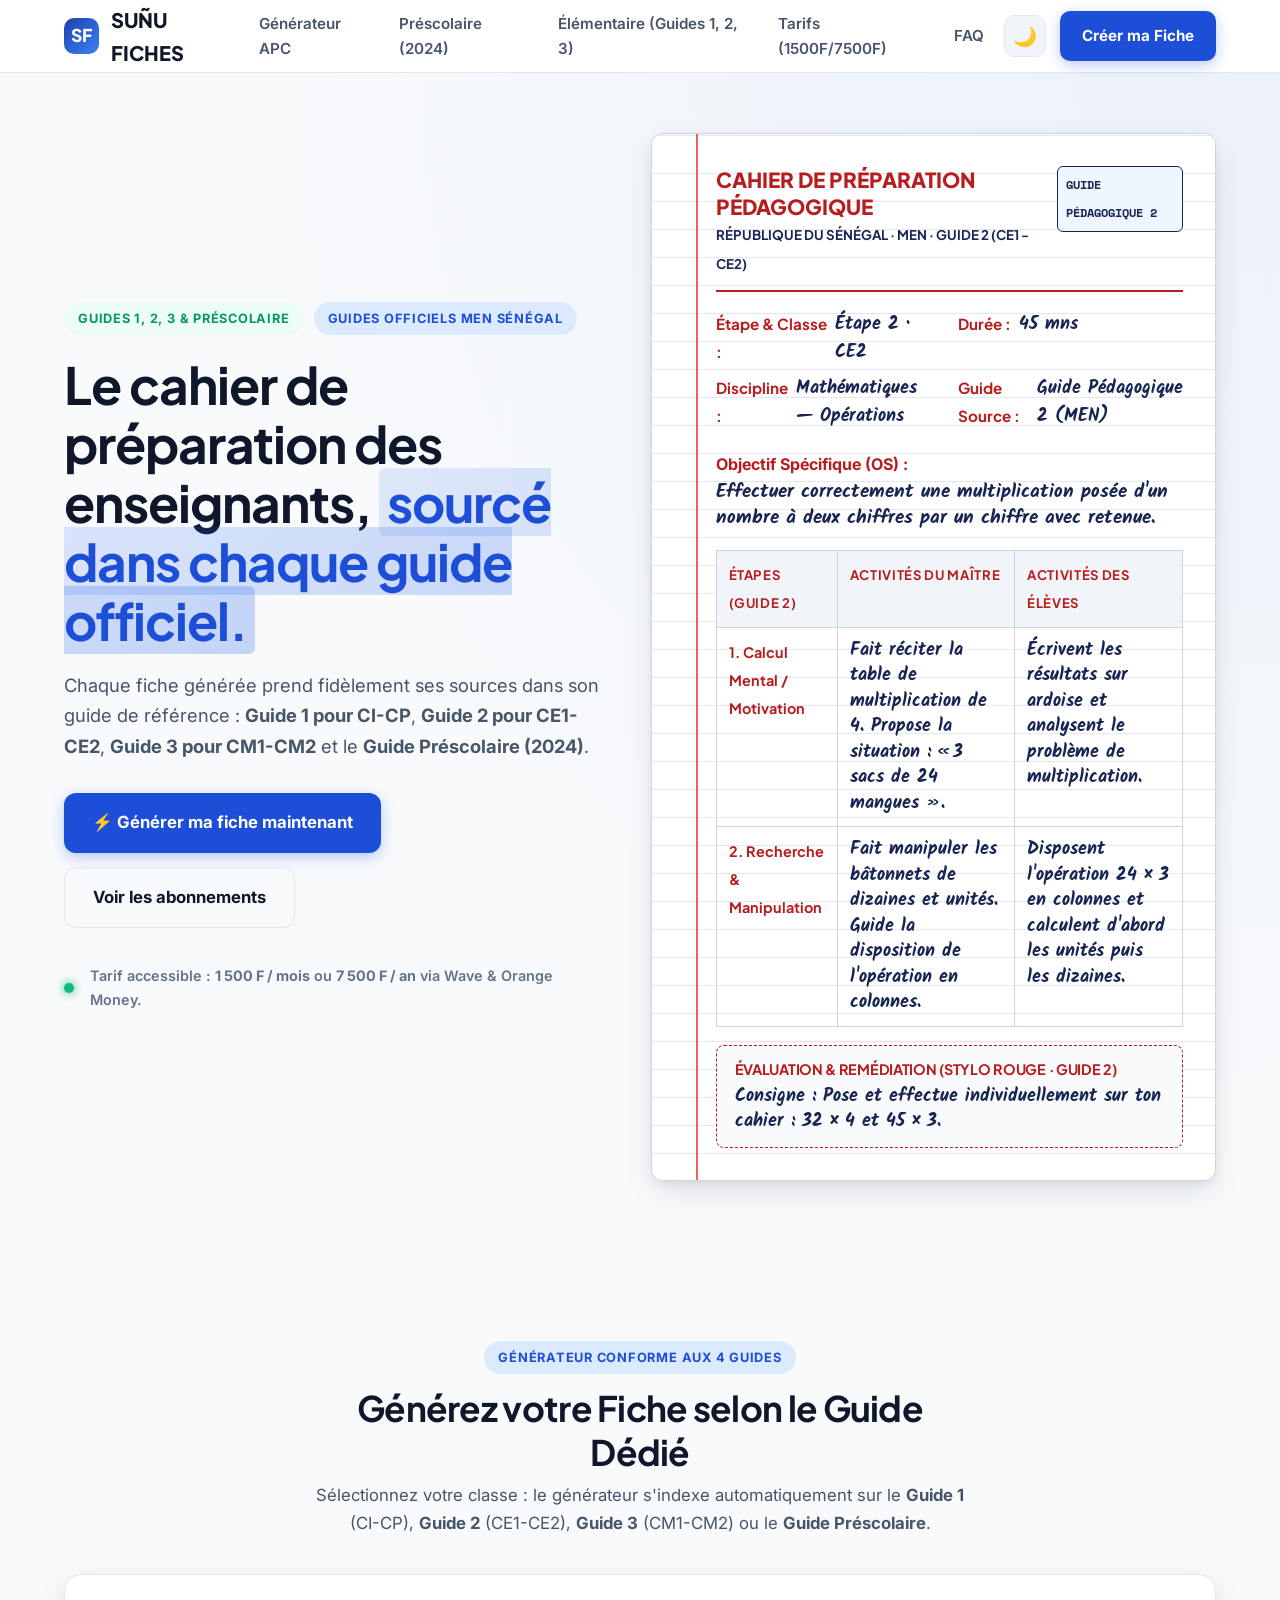
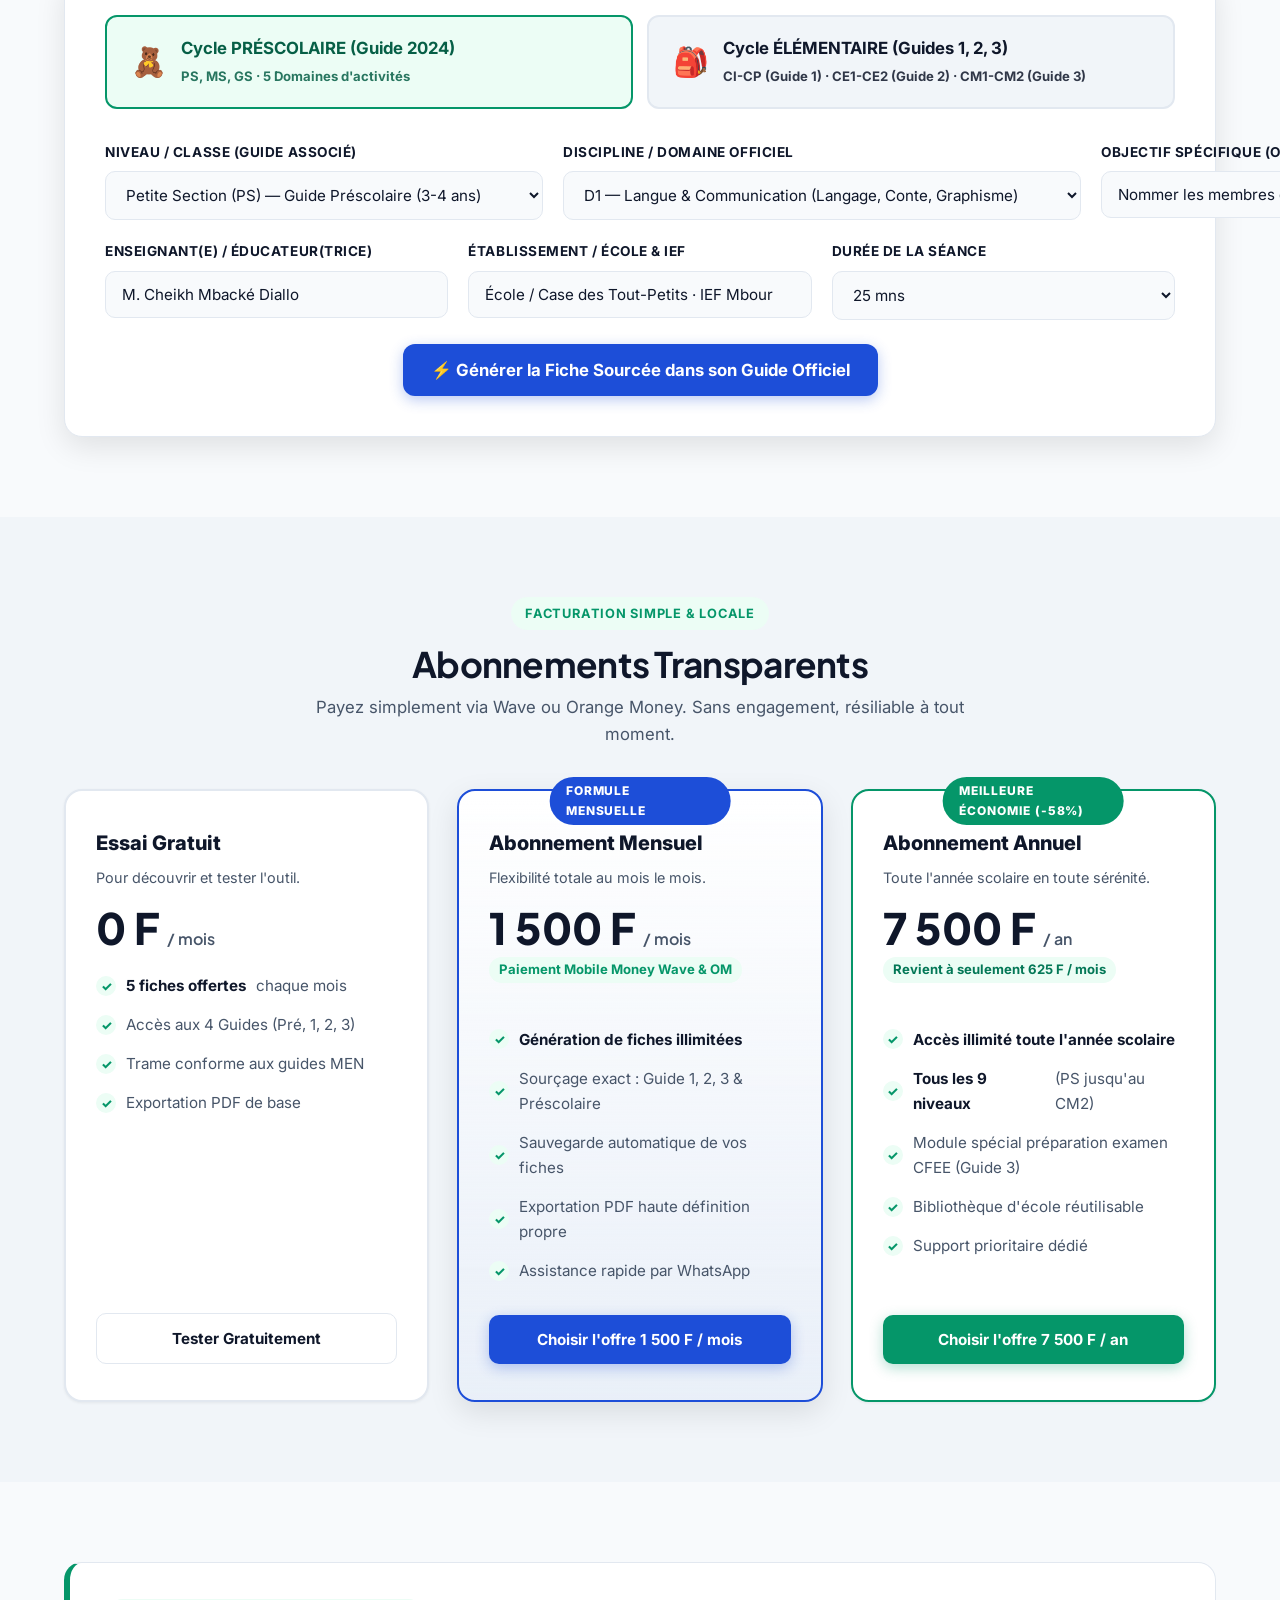
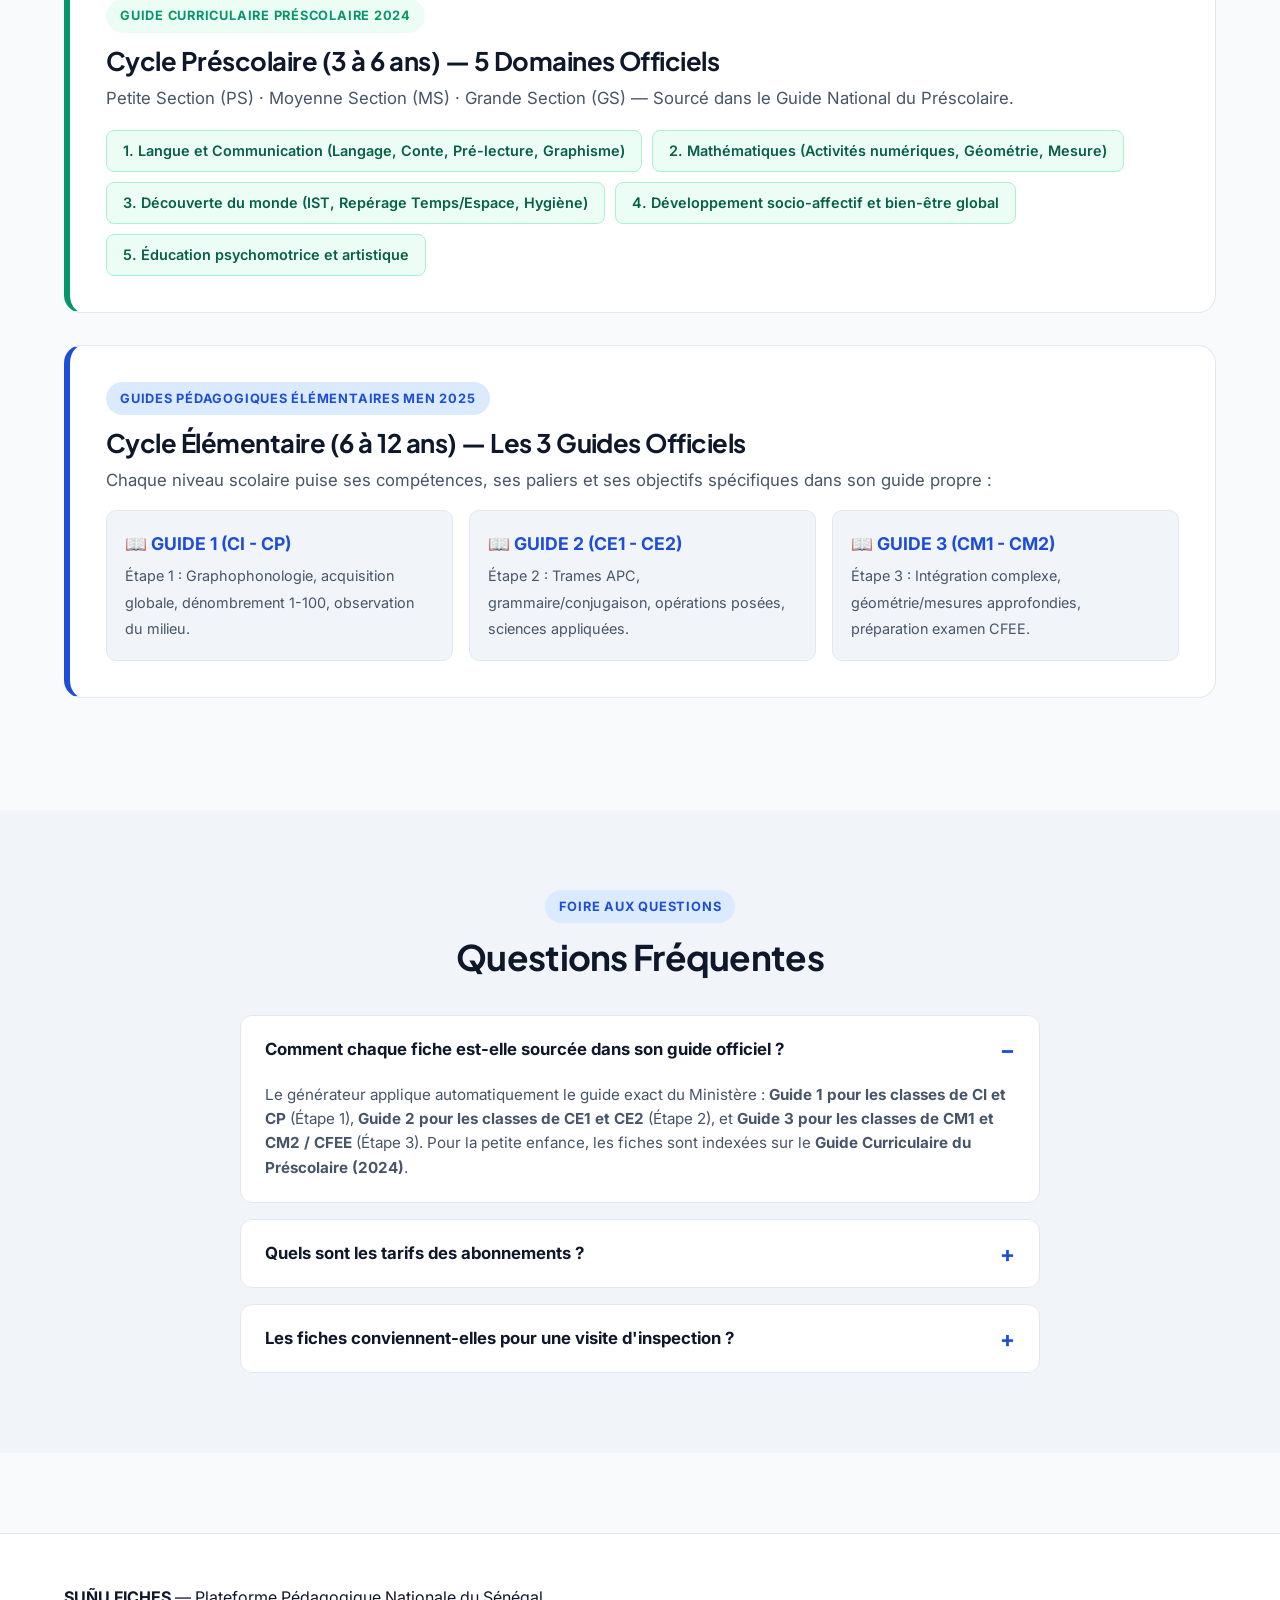
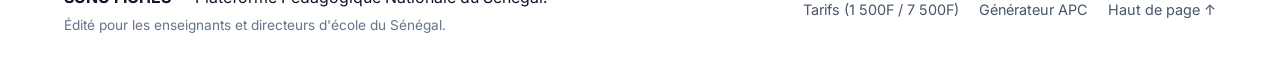
==== commit d7668946: "sourcage-guide1-ci-cp-guide2-ce1-ce2-guide3-cm1-cm2" ====
--- a/index.html
+++ b/index.html
@@ -4,7 +4,7 @@
 <meta charset="UTF-8">
 <meta name="viewport" content="width=device-width, initial-scale=1">
 <title>SUÑU FICHES — Plateforme N°1 de Fiches Pédagogiques au Sénégal</title>
-<meta name="description" content="Générateur professionnel de fiches pédagogiques APC conformes aux guides officiels du MEN sénégalais (Préscolaire 2024 & Élémentaire 2025). Cahier de préparation en encre bleu et rouge, export PDF, mode sombre/clair.">
+<meta name="description" content="Générateur professionnel de fiches pédagogiques APC conformes aux guides officiels du MEN sénégalais : Guide 1 (CI-CP), Guide 2 (CE1-CE2), Guide 3 (CM1-CM2) et Guide Préscolaire (2024).">
 
 <!-- Google Fonts: Inter pour l'interface pro + Kalam & Caveat pour l'écriture stylo plume/bille authentique -->
 <link rel="preconnect" href="https://fonts.googleapis.com">
@@ -523,7 +523,7 @@
     <nav class="nav" aria-label="Navigation principale">
       <a href="#generateur">Générateur APC</a>
       <a href="#niveaux-prescolaire">Préscolaire (2024)</a>
-      <a href="#niveaux-elementaire">Élémentaire (2025)</a>
+      <a href="#niveaux-elementaire">Élémentaire (Guides 1, 2, 3)</a>
       <a href="#tarifs">Tarifs (1500F/7500F)</a>
       <a href="#faq">FAQ</a>
     </nav>
@@ -546,14 +546,14 @@
     <div class="hero__grid">
       <div>
         <div class="hero__badge-row">
-          <span class="badge badge--green">Guides Officiels MEN</span>
-          <span class="badge badge--primary">Préscolaire 2024 &amp; Élémentaire 2025</span>
-        </div>
-
-        <h1>Le cahier de préparation des enseignants, <em>rédigé en 2 minutes.</em></h1>
+          <span class="badge badge--green">Guides 1, 2, 3 &amp; Préscolaire</span>
+          <span class="badge badge--primary">Guides Officiels MEN Sénégal</span>
+        </div>
+
+        <h1>Le cahier de préparation des enseignants, <em>sourcé dans chaque guide officiel.</em></h1>
 
         <p class="hero__desc">
-          Générez instantanément des fiches pédagogiques impeccables et <strong>100% cohérentes avec la discipline choisie</strong> (Mathématiques, Français, Sciences, Préscolaire...). Présentation authentique en <strong>stylo bleu et rouge</strong> sur papier blanc réglé.
+          Chaque fiche générée prend fidèlement ses sources dans son guide de référence : <strong>Guide 1 pour CI-CP</strong>, <strong>Guide 2 pour CE1-CE2</strong>, <strong>Guide 3 pour CM1-CM2</strong> et le <strong>Guide Préscolaire (2024)</strong>.
         </p>
 
         <div class="hero__cta-group">
@@ -567,20 +567,22 @@
         </div>
       </div>
 
-      <!-- APERÇU CAHIER DE PRÉPARATION (EXEMPLE MATHÉMATIQUES PARFAITEMENT COHÉRENT) -->
+      <!-- APERÇU CAHIER DE PRÉPARATION (EXEMPLE GUIDE 2 - CE2 MATHÉMATIQUES) -->
       <div class="cahier-preview">
         <div class="cahier-paper">
           <div class="cahier-head">
             <div>
               <div class="cahier-titre">CAHIER DE PRÉPARATION PÉDAGOGIQUE</div>
-              <small style="color: var(--stylo-bleu); font-weight: 700; font-family: var(--font-heading);">RÉPUBLIQUE DU SÉNÉGAL · MINISTÈRE DE L'ÉDUCATION NATIONALE</small>
+              <small style="color: var(--stylo-bleu); font-weight: 700; font-family: var(--font-heading);">
+                RÉPUBLIQUE DU SÉNÉGAL · MEN · GUIDE 2 (CE1 - CE2)
+              </small>
             </div>
-            <div class="cahier-tag">Guide 2024 / 2025</div>
+            <div class="cahier-tag">GUIDE PÉDAGOGIQUE 2</div>
           </div>
 
           <div class="cahier-meta-grid">
             <div class="cahier-meta-item">
-              <strong>Étape / Classe :</strong> <span>Cours Élémentaire 2 (CE2)</span>
+              <strong>Étape &amp; Classe :</strong> <span>Étape 2 · CE2</span>
             </div>
             <div class="cahier-meta-item">
               <strong>Durée :</strong> <span>45 mns</span>
@@ -589,21 +591,21 @@
               <strong>Discipline :</strong> <span>Mathématiques — Opérations</span>
             </div>
             <div class="cahier-meta-item">
-              <strong>Date :</strong> <span>Séance du jour</span>
+              <strong>Guide Source :</strong> <span>Guide Pédagogique 2 (MEN)</span>
             </div>
           </div>
 
           <div style="margin-bottom: 12px;">
             <span style="color: var(--stylo-rouge); font-weight: 700;">Objectif Spécifique (OS) :</span>
             <p style="color: var(--stylo-bleu); font-family: var(--font-hand); font-size: 1.2rem; font-weight: 700; line-height: 1.35; margin-top: 2px;">
-              Effectuer correctement une multiplication d'un nombre à deux chiffres par un nombre à un chiffre avec retenue.
+              Effectuer correctement une multiplication posée d'un nombre à deux chiffres par un chiffre avec retenue.
             </p>
           </div>
 
           <table class="cahier-table">
             <thead>
               <tr>
-                <th style="width: 25%;">Étapes</th>
+                <th style="width: 25%;">Étapes (Guide 2)</th>
                 <th style="width: 38%;">Activités du Maître</th>
                 <th style="width: 37%;">Activités des Élèves</th>
               </tr>
@@ -615,7 +617,7 @@
                 <td class="content-cell">Écrivent les résultats sur ardoise et analysent le problème de multiplication.</td>
               </tr>
               <tr>
-                <td class="etape-cell">2. Recherche &amp; Découverte</td>
+                <td class="etape-cell">2. Recherche &amp; Manipulation</td>
                 <td class="content-cell">Fait manipuler les bâtonnets de dizaines et unités. Guide la disposition de l'opération en colonnes.</td>
                 <td class="content-cell">Disposent l'opération 24 × 3 en colonnes et calculent d'abord les unités puis les dizaines.</td>
               </tr>
@@ -623,7 +625,7 @@
           </table>
 
           <div class="cahier-eval">
-            <h4>Évaluation &amp; Remédiation Mathématiques (Stylo Rouge)</h4>
+            <h4>Évaluation &amp; Remédiation (Stylo Rouge · Guide 2)</h4>
             <p>Consigne : Pose et effectue individuellement sur ton cahier : 32 × 4 et 45 × 3.</p>
           </div>
         </div>
@@ -636,9 +638,9 @@
 <section class="section" id="generateur">
   <div class="container">
     <div style="text-align: center; max-width: 650px; margin: 0 auto 36px;">
-      <span class="badge badge--primary">Générateur Pédagogique Intelligent</span>
-      <h2 style="font-size: 2.2rem; margin: 12px 0 8px;">Générez votre Fiche 100% Cohérente</h2>
-      <p>Choisissez le cycle et la discipline : l'objectif et les étapes s'adaptent instantanément à la matière.</p>
+      <span class="badge badge--primary">Générateur Conforme aux 4 Guides</span>
+      <h2 style="font-size: 2.2rem; margin: 12px 0 8px;">Générez votre Fiche selon le Guide Dédié</h2>
+      <p>Sélectionnez votre classe : le générateur s'indexe automatiquement sur le <strong>Guide 1</strong> (CI-CP), <strong>Guide 2</strong> (CE1-CE2), <strong>Guide 3</strong> (CM1-CM2) ou le <strong>Guide Préscolaire</strong>.</p>
     </div>
 
     <div class="generator-wrapper">
@@ -647,7 +649,7 @@
         <div class="cycle-card active-pre" id="cardPre" onclick="setCycle('pre')">
           <div class="cycle-icon">🧸</div>
           <div class="cycle-info">
-            <strong>Cycle PRÉSCOLAIRE (Guides 2024)</strong>
+            <strong>Cycle PRÉSCOLAIRE (Guide 2024)</strong>
             <small>PS, MS, GS · 5 Domaines d'activités</small>
           </div>
         </div>
@@ -655,8 +657,8 @@
         <div class="cycle-card" id="cardElem" onclick="setCycle('elem')">
           <div class="cycle-icon">🎒</div>
           <div class="cycle-info">
-            <strong>Cycle ÉLÉMENTAIRE (Guides 2025)</strong>
-            <small>CI, CP, CE1, CE2, CM1, CM2 · 3 Étapes APC</small>
+            <strong>Cycle ÉLÉMENTAIRE (Guides 1, 2, 3)</strong>
+            <small>CI-CP (Guide 1) · CE1-CE2 (Guide 2) · CM1-CM2 (Guide 3)</small>
           </div>
         </div>
       </div>
@@ -665,8 +667,8 @@
       <form id="ficheForm">
         <div class="form-grid-3">
           <div class="form-field">
-            <label for="fLevel">Niveau / Classe</label>
-            <select id="fLevel" class="form-input"></select>
+            <label for="fLevel">Niveau / Classe (Guide Associé)</label>
+            <select id="fLevel" class="form-input" onchange="onLevelChanged()"></select>
           </div>
 
           <div class="form-field">
@@ -706,7 +708,7 @@
 
         <div style="text-align: center; margin-top: 24px;">
           <button type="submit" class="btn btn--primary btn--lg">
-            ⚡ Générer la Fiche Spécifique au Format Cahier
+            ⚡ Générer la Fiche Sourcée dans son Guide Officiel
           </button>
         </div>
       </form>
@@ -714,7 +716,7 @@
       <!-- FICHE GÉNÉRÉE EN SORTIE (STYLE CAHIER AUTHENTIQUE SUR FOND BLANC) -->
       <div id="outputContainer" style="display: none; margin-top: 40px;">
         <div style="display: flex; justify-content: space-between; align-items: center; margin-bottom: 20px; flex-wrap: gap; gap: 12px;" class="no-print">
-          <h3 style="font-size: 1.4rem; color: var(--text-main);">📄 Votre Fiche Pédagogique Prête</h3>
+          <h3 style="font-size: 1.4rem; color: var(--text-main);">📄 Votre Fiche Pédagogique Sourcée</h3>
           <div style="display: flex; gap: 10px;">
             <button class="btn btn--primary" onclick="window.print()">🖨️ Imprimer / PDF A4</button>
             <button class="btn btn--outline" onclick="copyFiche()">📋 Copier le texte</button>
@@ -749,7 +751,7 @@
           <div class="price-amount">0 F <span>/ mois</span></div>
           <ul class="price-features">
             <li><span class="check-icon">✓</span> <strong>5 fiches offertes</strong> chaque mois</li>
-            <li><span class="check-icon">✓</span> Accès Préscolaire &amp; Élémentaire</li>
+            <li><span class="check-icon">✓</span> Accès aux 4 Guides (Pré, 1, 2, 3)</li>
             <li><span class="check-icon">✓</span> Trame conforme aux guides MEN</li>
             <li><span class="check-icon">✓</span> Exportation PDF de base</li>
           </ul>
@@ -767,7 +769,7 @@
           <span class="price-saving">Paiement Mobile Money Wave &amp; OM</span>
           <ul class="price-features">
             <li><span class="check-icon">✓</span> <strong>Génération de fiches illimitées</strong></li>
-            <li><span class="check-icon">✓</span> Cahier encre bleu &amp; rouge officiel</li>
+            <li><span class="check-icon">✓</span> Sourçage exact : Guide 1, 2, 3 &amp; Préscolaire</li>
             <li><span class="check-icon">✓</span> Sauvegarde automatique de vos fiches</li>
             <li><span class="check-icon">✓</span> Exportation PDF haute définition propre</li>
             <li><span class="check-icon">✓</span> Assistance rapide par WhatsApp</li>
@@ -787,7 +789,7 @@
           <ul class="price-features">
             <li><span class="check-icon">✓</span> <strong>Accès illimité toute l'année scolaire</strong></li>
             <li><span class="check-icon">✓</span> <strong>Tous les 9 niveaux</strong> (PS jusqu'au CM2)</li>
-            <li><span class="check-icon">✓</span> Module spécial préparation CFEE</li>
+            <li><span class="check-icon">✓</span> Module spécial préparation examen CFEE (Guide 3)</li>
             <li><span class="check-icon">✓</span> Bibliothèque d'école réutilisable</li>
             <li><span class="check-icon">✓</span> Support prioritaire dédié</li>
           </ul>
@@ -804,8 +806,8 @@
     <!-- PRÉSCOLAIRE 2024 -->
     <div class="curric-card" style="border-left: 6px solid #059669;">
       <span class="badge badge--green">Guide Curriculaire Préscolaire 2024</span>
-      <h3 style="font-size: 1.6rem; margin: 12px 0 8px;">1. Cycle Préscolaire (3 à 6 ans) — 5 Domaines Officiels</h3>
-      <p>Sections : Petite Section (PS) · Moyenne Section (MS) · Grande Section (GS).</p>
+      <h3 style="font-size: 1.6rem; margin: 12px 0 8px;">Cycle Préscolaire (3 à 6 ans) — 5 Domaines Officiels</h3>
+      <p>Petite Section (PS) · Moyenne Section (MS) · Grande Section (GS) — Sourcé dans le Guide National du Préscolaire.</p>
       <div class="domains-list">
         <span class="domain-tag domain-tag--pre">1. Langue et Communication (Langage, Conte, Pré-lecture, Graphisme)</span>
         <span class="domain-tag domain-tag--pre">2. Mathématiques (Activités numériques, Géométrie, Mesure)</span>
@@ -815,17 +817,25 @@
       </div>
     </div>
 
-    <!-- ÉLÉMENTAIRE 2025 -->
+    <!-- ÉLÉMENTAIRE GUIDES 1, 2, 3 -->
     <div class="curric-card" id="niveaux-elementaire" style="border-left: 6px solid #1D4ED8;">
-      <span class="badge badge--primary">Guide Curriculaire Élémentaire 2025</span>
-      <h3 style="font-size: 1.6rem; margin: 12px 0 8px;">2. Cycle Élémentaire (6 à 12 ans) — 6 Classes / 3 Étapes</h3>
-      <p>Étape 1 (CI-CP) · Étape 2 (CE1-CE2) · Étape 3 (CM1-CM2 &amp; Examen CFEE).</p>
-      <div class="domains-list">
-        <span class="domain-tag domain-tag--elem">1. Langue et Communication (Lecture, Grammaire, Conjugaison, Production d'écrits)</span>
-        <span class="domain-tag domain-tag--elem">2. Mathématiques (Numération, Opérations, Mesures, Géométrie, Problèmes)</span>
-        <span class="domain-tag domain-tag--elem">3. Sciences et Vie Sociale - ESVS (Histoire, Géographie, Sciences)</span>
-        <span class="domain-tag domain-tag--elem">4. Éducation au Développement Durable - EDD</span>
-        <span class="domain-tag domain-tag--elem">5. EPSA (Dessin, Chant, EPS)</span>
+      <span class="badge badge--primary">Guides Pédagogiques Élémentaires MEN 2025</span>
+      <h3 style="font-size: 1.6rem; margin: 12px 0 8px;">Cycle Élémentaire (6 à 12 ans) — Les 3 Guides Officiels</h3>
+      <p style="margin-bottom: 14px;">Chaque niveau scolaire puise ses compétences, ses paliers et ses objectifs spécifiques dans son guide propre :</p>
+      
+      <div style="display: grid; grid-template-columns: repeat(3, 1fr); gap: 16px; margin-top: 16px;">
+        <div style="background: var(--bg-card-subtle); padding: 18px; border-radius: 10px; border: 1px solid var(--border-color);">
+          <strong style="color: #1D4ED8; display: block; font-size: 1.1rem; margin-bottom: 4px;">📖 GUIDE 1 (CI - CP)</strong>
+          <span style="font-size: 0.9rem; color: var(--text-muted);">Étape 1 : Graphophonologie, acquisition globale, dénombrement 1-100, observation du milieu.</span>
+        </div>
+        <div style="background: var(--bg-card-subtle); padding: 18px; border-radius: 10px; border: 1px solid var(--border-color);">
+          <strong style="color: #1D4ED8; display: block; font-size: 1.1rem; margin-bottom: 4px;">📖 GUIDE 2 (CE1 - CE2)</strong>
+          <span style="font-size: 0.9rem; color: var(--text-muted);">Étape 2 : Trames APC, grammaire/conjugaison, opérations posées, sciences appliquées.</span>
+        </div>
+        <div style="background: var(--bg-card-subtle); padding: 18px; border-radius: 10px; border: 1px solid var(--border-color);">
+          <strong style="color: #1D4ED8; display: block; font-size: 1.1rem; margin-bottom: 4px;">📖 GUIDE 3 (CM1 - CM2)</strong>
+          <span style="font-size: 0.9rem; color: var(--text-muted);">Étape 3 : Intégration complexe, géométrie/mesures approfondies, préparation examen CFEE.</span>
+        </div>
       </div>
     </div>
   </div>
@@ -841,9 +851,9 @@
 
     <div class="faq-box">
       <div class="faq-item is-open">
-        <button class="faq-question">Comment fonctionne la présentation stylo bleu et rouge ?</button>
+        <button class="faq-question">Comment chaque fiche est-elle sourcée dans son guide officiel ?</button>
         <div class="faq-answer">
-          Le document généré imite exactement l'écriture manuelle d'un cahier de préparation physique : les titres, sous-titres, étapes et remarques d'évaluation sont écrits en stylo rouge, tandis que les contenus pédagogiques et activités des élèves sont rédigés en stylo bleu sur une feuille blanche à lignes réglées avec marge.
+          Le générateur applique automatiquement le guide exact du Ministère : <strong>Guide 1 pour les classes de CI et CP</strong> (Étape 1), <strong>Guide 2 pour les classes de CE1 et CE2</strong> (Étape 2), et <strong>Guide 3 pour les classes de CM1 et CM2 / CFEE</strong> (Étape 3). Pour la petite enfance, les fiches sont indexées sur le <strong>Guide Curriculaire du Préscolaire (2024)</strong>.
         </div>
       </div>
 
@@ -855,9 +865,9 @@
       </div>
 
       <div class="faq-item">
-        <button class="faq-question">Les étapes de la fiche sont-elles adaptées à la matière choisie ?</button>
+        <button class="faq-question">Les fiches conviennent-elles pour une visite d'inspection ?</button>
         <div class="faq-answer">
-          Oui, à 100% ! Une fiche de <strong>Mathématiques</strong> intègre le calcul mental, la manipulation concrète de données et la technique opératoire ; une fiche de <strong>Français</strong> intègre le corpus de phrases, le repérage et la règle de grammaire ; une fiche de <strong>Sciences (ESVS)</strong> applique la démarche d'investigation et d'expérimentation.
+          Absolument. La mention expresse du guide officiel (Guide 1, Guide 2 ou Guide 3), du palier et de l'objectif d'apprentissage garantit une conformité totale avec les exigences de l'inspection académique.
         </div>
       </div>
     </div>
@@ -880,7 +890,7 @@
   </div>
 </footer>
 
-<!-- SCRIPT LOGIQUE : MODE SOMBRE / CLAIR & MOTEUR APC AVEC DÉMARCHES DISCIPLINAIRES -->
+<!-- SCRIPT LOGIQUE : SOURÇAGE OFFICIEL GUIDE 1 (CI-CP), GUIDE 2 (CE1-CE2), GUIDE 3 (CM1-CM2) & PRÉSCOLAIRE -->
 <script>
 // 1. GESTION DU THÈME SOMBRE / CLAIR
 const themeToggleBtn = document.getElementById('themeToggleBtn');
@@ -902,190 +912,170 @@
 
 initTheme();
 
-// 2. BASE DE DONNÉES PÉDAGOGIQUES DISCIPLINAIRES (PRÉSCOLAIRE & ÉLÉMENTAIRE)
-const cardPre = document.getElementById('cardPre');
-const cardElem = document.getElementById('cardElem');
-const fLevel = document.getElementById('fLevel');
-const fDiscipline = document.getElementById('fDiscipline');
-const fOS = document.getElementById('fOS');
-
-let currentCycle = 'pre';
-
-const DISCIPLINE_DATA = {
-  // PRÉSCOLAIRE (5 DOMAINES 2024)
-  "D1 — Langue & Communication": {
-    os: "Nommer les membres de sa famille en montrant leur image sur l'album de classe.",
-    materiel: "Album photo de la classe, marottes, images séquentielles, comptine 'Ma Famille'.",
-    evalConsigne: "Montre l'image de papa / maman et dis son nom clairement.",
-    steps: [
-      { etape: "1. Regroupement & Motivation", maitre: "Rassemble les enfants en cercle. Entonne la comptine 'Ma Famille' et montre les marottes.", eleves: "Chantent la comptine en chœur, nomment les marottes et écoutent l'histoire." },
-      { etape: "2. Manipulation & Exploration", maitre: "Fait passer l'album de photos. Pose des questions : « Qui est sur cette photo ? Que fait-il ? ».", eleves: "Pointent du doigt, reconnaissent les visages et s'expriment spontanément." },
-      { etape: "3. Jeu Guidé & Expression", maitre: "Invite chaque enfant à présenter une image en formulant : « Voici mon papa / ma maman ».", eleves: "Formulent la phrase modèle en montrant leur marotte au groupe." },
-      { etape: "4. Évaluation & Rangement", maitre: "Vérifie individuellement l'association nom-image. Invite au rangement ordonné des bacs.", eleves: "Montrent l'image demandée puis rangent le matériel dans le coin langage." }
-    ]
+// 2. MAPPING GUIDE 1 (CI-CP), GUIDE 2 (CE1-CE2), GUIDE 3 (CM1-CM2), GUIDE PRÉSCOLAIRE
+const GUIDE_CONFIG = {
+  // PRÉSCOLAIRE (GUIDE 2024)
+  "PS": { guideName: "GUIDE DU PRÉSCOLAIRE (MEN 2024)", etape: "Petite Section (3-4 ans)", sourceRef: "Guide Curriculaire National du Préscolaire — Domaine D1 à D5" },
+  "MS": { guideName: "GUIDE DU PRÉSCOLAIRE (MEN 2024)", etape: "Moyenne Section (4-5 ans)", sourceRef: "Guide Curriculaire National du Préscolaire — Domaine D1 à D5" },
+  "GS": { guideName: "GUIDE DU PRÉSCOLAIRE (MEN 2024)", etape: "Grande Section (5-6 ans)", sourceRef: "Guide Curriculaire National du Préscolaire — Domaine D1 à D5" },
+
+  // GUIDE 1 (CI - CP : ÉTAPE 1)
+  "CI": { guideName: "GUIDE PÉDAGOGIQUE 1 (MEN 2025)", etape: "Étape 1 · Cours d'Initiation (CI)", sourceRef: "Guide Pédagogique 1 — Enseignement Élémentaire Étape 1 (CI - CP)" },
+  "CP": { guideName: "GUIDE PÉDAGOGIQUE 1 (MEN 2025)", etape: "Étape 1 · Cours Préparatoire (CP)", sourceRef: "Guide Pédagogique 1 — Enseignement Élémentaire Étape 1 (CI - CP)" },
+
+  // GUIDE 2 (CE1 - CE2 : ÉTAPE 2)
+  "CE1": { guideName: "GUIDE PÉDAGOGIQUE 2 (MEN 2025)", etape: "Étape 2 · Cours Élémentaire 1 (CE1)", sourceRef: "Guide Pédagogique 2 — Enseignement Élémentaire Étape 2 (CE1 - CE2)" },
+  "CE2": { guideName: "GUIDE PÉDAGOGIQUE 2 (MEN 2025)", etape: "Étape 2 · Cours Élémentaire 2 (CE2)", sourceRef: "Guide Pédagogique 2 — Enseignement Élémentaire Étape 2 (CE1 - CE2)" },
+
+  // GUIDE 3 (CM1 - CM2 : ÉTAPE 3)
+  "CM1": { guideName: "GUIDE PÉDAGOGIQUE 3 (MEN 2025)", etape: "Étape 3 · Cours Moyen 1 (CM1)", sourceRef: "Guide Pédagogique 3 — Enseignement Élémentaire Étape 3 (CM1 - CM2)" },
+  "CM2": { guideName: "GUIDE PÉDAGOGIQUE 3 (MEN 2025)", etape: "Étape 3 · Cours Moyen 2 (CM2 / Examen CFEE)", sourceRef: "Guide Pédagogique 3 — Enseignement Élémentaire Étape 3 (CM1 - CM2 & CFEE)" }
+};
+
+// 3. OBJECTIFS ET ÉTAPES SPÉCIFIQUES PAR GUIDE ET DISCIPLINE
+const PEDAGOGICAL_DATABASE = {
+  // PRÉSCOLAIRE
+  "pre": {
+    "D1 — Langue & Communication": {
+      os: "Nommer les membres de sa famille en montrant leur image sur l'album de classe.",
+      materiel: "Album photo de la classe, marottes, images séquentielles, comptine 'Ma Famille'.",
+      evalConsigne: "Montre l'image de papa / maman et dis son nom clairement.",
+      steps: [
+        { etape: "1. Regroupement & Motivation", maitre: "Rassemble les enfants en cercle. Entonne la comptine 'Ma Famille' et montre les marottes.", eleves: "Chantent la comptine en chœur, nomment les marottes et écoutent l'histoire." },
+        { etape: "2. Manipulation & Exploration", maitre: "Fait passer l'album de photos. Pose des questions : « Qui est sur cette photo ? Que fait-il ? ».", eleves: "Pointent du doigt, reconnaissent les visages et s'expriment spontanément." },
+        { etape: "3. Jeu Guidé & Expression", maitre: "Invite chaque enfant à présenter une image en formulant : « Voici mon papa / ma maman ».", eleves: "Formulent la phrase modèle en montrant leur marotte au groupe." },
+        { etape: "4. Évaluation & Rangement", maitre: "Vérifie individuellement l'association nom-image. Invite au rangement ordonné des bacs.", eleves: "Montrent l'image demandée puis rangent le matériel dans le coin langage." }
+      ]
+    },
+    "D2 — Mathématiques": {
+      os: "Dénombrer et constituer une collection de 1 à 5 objets concrets.",
+      materiel: "Bouchons de bouteilles, perles, barquettes, boîtes à nombres, jetons de couleur.",
+      evalConsigne: "Mets exactement 4 bouchons dans la barquette rouge.",
+      steps: [
+        { etape: "1. Regroupement & Motivation", maitre: "Présente le coffre aux trésors et fait compter collectivement sur les doigts de 1 à 5.", eleves: "Lèvent les doigts correspondants et scandent les nombres 1, 2, 3, 4, 5." },
+        { etape: "2. Manipulation Libre", maitre: "Distribue les barquettes de bouchons. Laisse manipuler et aligner librement.", eleves: "Touchent, empilent, comparent les tas et comptent spontanément." },
+        { etape: "3. Jeu Dirigé / Structuration", maitre: "Donne la consigne : « Remplir la boîte avec autant de bouchons que de points sur la carte ».", eleves: "Comptent les points (ex: 3), prennent 3 bouchons un à un et les déposent." },
+        { etape: "4. Évaluation & Validation", maitre: "Vérifie le comptage un par un avec chaque enfant : « Compte pour moi ».", eleves: "Pointent chaque objet en énonçant la suite numérique exacte." }
+      ]
+    },
+    "D3 — Découverte du monde": {
+      os: "Distinguer les objets lourds et légers par la pesée manuelle et la balance.",
+      materiel: "Plumes, cailloux, morceaux de bois, éponges, balance à plateaux.",
+      evalConsigne: "Trie les objets dans le panier 'Lourd' ou 'Léger'.",
+      steps: [
+        { etape: "1. Motivation & Découverte", maitre: "Montre un gros caillou et une plume. Demande d'anticiper le poids.", eleves: "Observent, touchent et émettent des prédictions (lourd / léger)." },
+        { etape: "2. Expérimentation Sensorielle", maitre: "Fait soupeser un objet dans chaque main (bras tendus comme une balance).", eleves: "Soupèsent les objets réels et ressentent la différence de poids." },
+        { etape: "3. Vérification sur la Balance", maitre: "Place les objets sur la balance à plateaux et fait observer le plateau qui descend.", eleves: "Constatent que le côté lourd descend et verbalisent le résultat." },
+        { etape: "4. Évaluation & Synthèse", maitre: "Demande de classer 3 objets du plus léger au plus lourd.", eleves: "Placent les objets dans l'ordre croissant de masse." }
+      ]
+    },
+    "D4 — Développement socio-affectif": {
+      os: "Exprimer ses émotions et respecter les règles de partage pendant les jeux d'équipe.",
+      materiel: "Cartes des émotions (joie, tristesse, colère), miroir, ballons partagés.",
+      evalConsigne: "Passe le ballon à ton camarade avec un mot gentil.",
+      steps: [
+        { etape: "1. Regroupement & Écoute", maitre: "Raconte une courte saynète sur deux enfants qui veulent le même jouet.", eleves: "Écoutent attentivement et identifient les émotions des personnages." },
+        { etape: "2. Jeu de Rôle", maitre: "Fait mimer l'expression du visage heureux lors du partage d'un jeu.", eleves: "Miment les émotions devant le miroir et partagent le matériel." },
+        { etape: "3. Règle de Vie Collective", maitre: "Formalise la règle d'or : « On attend son tour et on prête avec le sourire ».", eleves: "Répètent la règle et l'appliquent lors du jeu de ballon." },
+        { etape: "4. Clôture & Valorisation", maitre: "Félicite les comportements d'entraide observés pendant la séance.", eleves: "S'applaudissent mutuellement et se donnent la main." }
+      ]
+    },
+    "D5 — Éducation psychomotrice & artistique": {
+      os: "Sauter à cloche-pied par-dessus 3 obstacles bas en gardant son équilibre.",
+      materiel: "Cerceaux au sol, lattes en mousse, plots colorés, musique rythmée.",
+      evalConsigne: "Franchis le parcours à cloche-pied sans poser le deuxième pied.",
+      steps: [
+        { etape: "1. Échauffement Ludique", maitre: "Met la musique et invite à trottiner comme des petits lapins puis à s'arrêter au signal.", eleves: "Courent dans l'espace, s'arrêtent au coup de sifflet et s'étirent." },
+        { etape: "2. Exploration du Parcours", maitre: "Démontre le saut à cloche-pied au-dessus des lattes en mousse.", eleves: "Observent attentivement et essaient d'abord sur un pied statique." },
+        { etape: "3. Atelier Guidé", maitre: "Fait passer les enfants un par un sur la ligne d'obstacles en sécurisant la réception.", eleves: "Franchissent les 3 obstacles successivement sur le pied d'appui." },
+        { etape: "4. Retour au Calme", maitre: "Baisse l'intensité sonore et guide des respirations lentes allongés sur le tapis.", eleves: "S'allongent, inspirent profondément et se détendent." }
+      ]
+    }
   },
-  "D2 — Mathématiques": {
-    os: "Dénombrer et constituer une collection de 1 à 5 objets concrets.",
-    materiel: "Bouchons de bouteilles, perles, barquettes, boîtes à nombres, jetons de couleur.",
-    evalConsigne: "Mets exactement 4 bouchons dans la barquette rouge.",
-    steps: [
-      { etape: "1. Regroupement & Motivation", maitre: "Présente le coffre aux trésors et fait compter collectivement sur les doigts de 1 à 5.", eleves: "Lèvent les doigts correspondants et scandent les nombres 1, 2, 3, 4, 5." },
-      { etape: "2. Manipulation Libre", maitre: "Distribue les barquettes de bouchons. Laisse manipuler et aligner librement.", eleves: "Touchent, empilent, comparent les tas et comptent spontanément." },
-      { etape: "3. Jeu Dirigé / Structuration", maitre: "Donne la consigne : « Remplir la boîte avec autant de bouchons que de points sur la carte ».", eleves: "Comptent les points (ex: 3), prennent 3 bouchons un à un et les déposent." },
-      { etape: "4. Évaluation & Validation", maitre: "Vérifie le comptage un par un avec chaque enfant : « Compte pour moi ».", eleves: "Pointent chaque objet en énonçant la suite numérique exacte." }
-    ]
+
+  // GUIDE 1 (CI - CP : ÉTAPE 1)
+  "guide1": {
+    "Mathématiques — Opérations": {
+      os: "Effectuer une addition simple sans retenue de deux nombres entiers inférieurs à 20 (Guide 1).",
+      materiel: "Bûchettes, capsules, tableau de numération, ardoises individuelles.",
+      evalConsigne: "Calcule sur ton ardoise : 7 + 5 = ... et 12 + 4 = ...",
+      steps: [
+        { etape: "1. Calcul Mental / Révision (Guide 1)", maitre: "Fait compter de 1 en 1 jusqu'à 20. Présente la situation : « Moussa a 8 billes, Fatou lui donne 4 billes ».", eleves: "Comptent sur ardoise et identifient l'opération d'ajout." },
+        { etape: "2. Manipulation Concrète", maitre: "Fait assembler les tas de bûchettes (8 bûchettes et 4 bûchettes) et fait surcompter.", eleves: "Manipulent les bûchettes, mettent ensemble et comptent le total (12 bûchettes)." },
+        { etape: "3. Trace Écrite / Écriture Mathématique", maitre: "Écrit l'égalité au tableau : 8 + 4 = 12. Guide l'écriture du signe + et =.", eleves: "Recopient l'égalité mathématique sur leur ardoise et cahier." },
+        { etape: "4. Évaluation Individuelle", maitre: "Donne 3 additions simples à résoudre en autonomie.", eleves: "Calculent individuellement sur leur cahier de devoirs." }
+      ]
+    },
+    "Langue & Comm. — Lecture": {
+      os: "Isoler le phonème [a] à l'oral et l'associer à sa graphie 'a' en minuscule et majuscule (Guide 1).",
+      materiel: "Tableau de sons, étiquettes images (ananas, avion, arbre), ardoises.",
+      evalConsigne: "Entoure la lettre 'a' dans les 3 mots écrits sur ton ardoise.",
+      steps: [
+        { etape: "1. Discrimination Auditive (Guide 1)", maitre: "Fait réciter la comptine du son [a]. Demande : « Quel son chante dans Ananas, Avion, Ami ? ».", eleves: "Répètent la comptine et frappent dans les mains quand ils entendent le son [a]." },
+        { etape: "2. Discrimination Visuelle", maitre: "Présente la lettre 'a' au tableau sous ses 4 formes (scripte et cursive).", eleves: "Repèrent la lettre 'a' parmi d'autres lettres et viennent la montrer au tableau." },
+        { etape: "3. Graphisme & Écriture", maitre: "Décompose le tracé de la lettre 'a' dans l'espace puis au tableau.", eleves: "Tracent la lettre 'a' dans l'air avec le doigt, puis sur l'ardoise quadrillée." },
+        { etape: "4. Évaluation & Lecture", maitre: "Fait lire des syllabes simples : ba, ma, la, ta.", eleves: "Lisent les syllabes à haute voix sans hésiter." }
+      ]
+    }
   },
-  "D3 — Découverte du monde": {
-    os: "Distinguer les objets lourds et légers par la pesée manuelle et la balance.",
-    materiel: "Plumes, cailloux, morceaux de bois, éponges, balance à plateaux.",
-    evalConsigne: "Trie les objets dans le panier 'Lourd' ou 'Léger'.",
-    steps: [
-      { etape: "1. Motivation & Découverte", maitre: "Montre un gros caillou et une plume. Demande d'anticiper le poids.", eleves: "Observent, touchent et émettent des prédictions (lourd / léger)." },
-      { etape: "2. Expérimentation Sensorielle", maitre: "Fait soupeser un objet dans chaque main (bras tendus comme une balance).", eleves: "Soupèsent les objets réels et ressentent la différence de poids." },
-      { etape: "3. Vérification sur la Balance", maitre: "Place les objets sur la balance à plateaux et fait observer le plateau qui descend.", eleves: "Constatent que le côté lourd descend et verbalisent le résultat." },
-      { etape: "4. Évaluation & Synthèse", maitre: "Demande de classer 3 objets du plus léger au plus lourd.", eleves: "Placent les objets dans l'ordre croissant de masse." }
-    ]
+
+  // GUIDE 2 (CE1 - CE2 : ÉTAPE 2)
+  "guide2": {
+    "Mathématiques — Opérations": {
+      os: "Effectuer correctement une multiplication posée d'un nombre à deux chiffres par un multiplicateur à un chiffre avec retenue (Guide 2).",
+      materiel: "Tableau de numération, ardoises individuelles, bûchettes/bâtonnets, manuel de mathématiques.",
+      evalConsigne: "Pose et effectue sur ton cahier de devoirs : 34 × 4 et 58 × 3.",
+      steps: [
+        { etape: "1. Calcul Mental / Révision (Guide 2)", maitre: "Fait réciter la table de multiplication de 4 et 5 (ex: 4×6, 5×7). Présente le problème : « Le directeur achète 3 cartons de 24 cahiers ».", eleves: "Écrivent les produits sur ardoise (procédé La Martinière), lisent l'énoncé et identifient l'opération nécessaire (24 × 3)." },
+        { etape: "2. Recherche & Manipulation", maitre: "Invite les élèves en groupes à représenter 24 × 3 avec le matériel (2 dizaines 4 unités, 3 fois). Fait poser l'opération en colonnes.", eleves: "Manipulent les bâtonnets (3×4 = 12 unités → 1 dizaine en retenue et 2 unités), posent en colonnes et calculent d'abord les unités puis les dizaines." },
+        { etape: "3. Synthèse & Technique Opératoire", maitre: "Anime la mise en commun au tableau. Formalise la règle : « On multiplie d'abord les unités, on écrit le chiffre des unités et on retient les dizaines ».", eleves: "Exposent leurs démarches, valident la disposition en colonnes et recopient la règle modèle sur leur cahier de cours." },
+        { etape: "4. Évaluation Individuelle", maitre: "Donne 2 opérations d'application sur ardoises et cahiers. Circule pour vérifier le report des retenues.", eleves: "Posent et effectuent individuellement les opérations sans aide. Présentent leurs ardoises pour validation." }
+      ]
+    },
+    "Langue & Comm. — Grammaire": {
+      os: "Identifier et employer correctement le Complément d'Objet Direct (COD) dans des phrases simples (Guide 2).",
+      materiel: "Corpus de phrases au tableau, étiquettes de groupes de mots, ardoises.",
+      evalConsigne: "Souligne le COD dans les phrases 1 et 2 sur ton cahier.",
+      steps: [
+        { etape: "1. Révision / Motivation (Guide 2)", maitre: "Fait rappeler la structure de la phrase minimale (Sujet + Verbe). Présente le corpus : « Fatou prépare le repas. Les élèves nettoient la cour ».", eleves: "Identifient le sujet et le verbe conjugué dans chaque phrase." },
+        { etape: "2. Observation & Questionnement", maitre: "Pose les questions clés : « Fatou prépare QUOI ? » « Les élèves nettoient QUOI ? » Fait observer la place du mot.", eleves: "Répondent « le repas », « la cour » et remarquent que ces groupes complètent directement le verbe." },
+        { etape: "3. Formalisation de la Règle", maitre: "Définit le COD : « C'est un complément qui répond à la question QUI ? ou QUOI ? posée après le verbe. Il ne peut être ni déplacé ni supprimé ».", eleves: "Répètent la règle, donnent des exemples personnels et recopient la synthèse dans le cahier de grammaire." },
+        { etape: "4. Évaluation Individuelle", maitre: "Propose 3 phrases au tableau où les élèves doivent encadrer le verbe et souligner le COD.", eleves: "Exécutent l'exercice individuellement sans aide sur leur ardoise ou cahier." }
+      ]
+    }
   },
-  "D4 — Développement socio-affectif": {
-    os: "Exprimer ses émotions et respecter les règles de partage pendant les jeux d'équipe.",
-    materiel: "Cartes des émotions (joie, tristesse, colère), miroir, ballons partagés.",
-    evalConsigne: "Passe le ballon à ton camarade avec un mot gentil.",
-    steps: [
-      { etape: "1. Regroupement & Écoute", maitre: "Raconte une courte saynète sur deux enfants qui veulent le même jouet.", eleves: "Écoutent attentivement et identifient les émotions des personnages." },
-      { etape: "2. Jeu de Rôle", maitre: "Fait mimer l'expression du visage heureux lors du partage d'un jeu.", eleves: "Miment les émotions devant le miroir et partagent le matériel." },
-      { etape: "3. Règle de Vie Collective", maitre: "Formalise la règle d'or : « On attend son tour et on prête avec le sourire ».", eleves: "Répètent la règle et l'appliquent lors du jeu de ballon." },
-      { etape: "4. Clôture & Valorisation", maitre: "Félicite les comportements d'entraide observés pendant la séance.", eleves: "S'applaudissent mutuellement et se donnent la main." }
-    ]
-  },
-  "D5 — Éducation psychomotrice & artistique": {
-    os: "Sauter à cloche-pied par-dessus 3 obstacles bas en gardant son équilibre.",
-    materiel: "Cerceaux au sol, lattes en mousse, plots colorés, musique rythmée.",
-    evalConsigne: "Franchis le parcours à cloche-pied sans poser le deuxième pied.",
-    steps: [
-      { etape: "1. Échauffement Ludique", maitre: "Met la musique et invite à trottiner comme des petits lapins puis à s'arrêter au signal.", eleves: "Courent dans l'espace, s'arrêtent au coup de sifflet et s'étirent." },
-      { etape: "2. Exploration du Parcours", maitre: "Démontre le saut à cloche-pied au-dessus des lattes en mousse.", eleves: "Observent attentivement et essaient d'abord sur un pied statique." },
-      { etape: "3. Atelier Guidé", maitre: "Fait passer les enfants un par un sur la ligne d'obstacles en sécurisant la réception.", eleves: "Franchissent les 3 obstacles successivement sur le pied d'appui." },
-      { etape: "4. Retour au Calme", maitre: "Baisse l'intensité sonore et guide des respirations lentes allongés sur le tapis.", eleves: "S'allongent, inspirent profondément et se détendent." }
-    ]
-  },
-
-  // ÉLÉMENTAIRE (DISCIPLINES MEN 2025)
-  "Mathématiques — Opérations": {
-    os: "Effectuer correctement une multiplication posée d'un nombre à deux chiffres par un multiplicateur à un chiffre avec retenue.",
-    materiel: "Tableau de numération, ardoises individuelles, bûchettes/bâtonnets, manuel de mathématiques.",
-    evalConsigne: "Pose et effectue sur ton cahier de devoirs : 34 × 4 et 58 × 3.",
-    steps: [
-      { etape: "1. Calcul Mental / Révision", maitre: "Fait réciter la table de multiplication de 4 et 5 (ex: 4×6, 5×7). Présente le problème : « Le directeur achète 3 cartons de 24 cahiers ».", eleves: "Écrivent les produits sur ardoise (procédé La Martinière), lisent l'énoncé et identifient l'opération nécessaire (24 × 3)." },
-      { etape: "2. Recherche & Manipulation", maitre: "Invite les élèves en groupes à représenter 24 × 3 avec le matériel (2 dizaines 4 unités, 3 fois). Fait poser l'opération en colonnes.", eleves: "Manipulent les bâtonnets (3×4 = 12 unités → 1 dizaine en retenue et 2 unités), posent en colonnes et calculent d'abord les unités puis les dizaines." },
-      { etape: "3. Synthèse & Technique Opératoire", maitre: "Anime la mise en commun au tableau. Formalise la règle : « On multiplie d'abord les unités, on écrit le chiffre des unités et on retient les dizaines ».", eleves: "Exposent leurs démarches, valident la disposition en colonnes et recopient la règle modèle sur leur cahier de cours." },
-      { etape: "4. Évaluation Individuelle", maitre: "Donne 2 opérations d'application sur ardoises et cahiers. Circule pour vérifier le report des retenues.", eleves: "Posent et effectuent individuellement les opérations sans aide. Présentent leurs ardoises pour validation." }
-    ]
-  },
-  "Mathématiques — Géométrie": {
-    os: "Identifier, nommer et tracer un rectangle en respectant ses propriétés géométriques (côtés opposés égaux et 4 angles droits).",
-    materiel: "Règle graduée, équerre, bandes de papier quadrillées, tableau à craie.",
-    evalConsigne: "Trace à la règle et à l'équerre un rectangle de Longueur 6 cm et de largeur 3 cm.",
-    steps: [
-      { etape: "1. Révision / Motivation", maitre: "Présente diverses figures géométriques (carré, triangle, rectangle, cercle). Fait repérer les angles droits à l'équerre.", eleves: "Nomment les formes connues et testent les angles droits avec leur équerre." },
-      { etape: "2. Investigation en Groupes", maitre: "Distribue des silhouettes de rectangles. Demande de mesurer les 4 côtés et de comparer les longueurs opposées.", eleves: "Mesurent à la règle, constatent que deux côtés longs sont égaux et deux côtés courts sont égaux." },
-      { etape: "3. Synthèse & Démarche de Tracé", maitre: "Guide le tracé pas à pas au tableau : 1. Segment L, 2. Angle droit à l'équerre, 3. Segment l, 4. Fermeture.", eleves: "Suivent la démonstration au tableau et formulent les propriétés clés du rectangle." },
-      { etape: "4. Évaluation & Précision", maitre: "Fait exécuter le tracé individuel sur feuille avec cotation précise des dimensions.", eleves: "Tracent le rectangle aux dimensions demandées en vérifiant les angles droits." }
-    ]
-  },
-  "Mathématiques — Résolution de Problèmes": {
-    os: "Résoudre une situation-problème additive/soustractive à deux étapes en identifiant la question intermédiaire.",
-    materiel: "Énoncé imprimé au tableau, schéma de résolution, ardoises.",
-    evalConsigne: "Résous le problème en écrivant la question intermédiaire, le calcul et la phrase de réponse.",
-    steps: [
-      { etape: "1. Lecture & Compréhension", maitre: "Fait lire l'énoncé du problème à haute voix par deux élèves. Pose des questions de sens : « De quoi parle l'histoire ? Que cherche-t-on ? ».", eleves: "Lisent le texte, reformulent l'histoire avec leurs propres mots et soulignent les données utiles." },
-      { etape: "2. Recherche du Plan de Résolution", maitre: "Guide la recherche : « Peut-on répondre directement à la question finale ? Que faut-il calculer d'abord ? ».", eleves: "Constatent qu'il manque une donnée intermédiaire et formulent la première étape de calcul." },
-      { etape: "3. Mise en Forme Mathématique", maitre: "Fait présenter la solution au tableau selon le schéma classique (Opérations à gauche, Solutions à droite).", eleves: "Rédigent la question intermédiaire, posent l'opération 1, puis l'opération 2 et concluent par une phrase complète." },
-      { etape: "4. Évaluation Autonome", maitre: "Propose un problème similaire avec des valeurs numériques adaptées au niveau.", eleves: "Résolvent le problème individuellement sur leur cahier d'évaluation." }
-    ]
-  },
-  "Langue & Comm. — Grammaire": {
-    os: "Identifier et employer correctement le Complément d'Objet Direct (COD) dans des phrases simples.",
-    materiel: "Corpus de phrases au tableau, étiquettes de groupes de mots, ardoises.",
-    evalConsigne: "Souligne le COD dans les phrases 1 et 2 sur ton cahier.",
-    steps: [
-      { etape: "1. Révision / Motivation", maitre: "Fait rappeler la structure de la phrase minimale (Sujet + Verbe). Présente le corpus : « Fatou prépare le repas. Les élèves nettoient la cour ».", eleves: "Identifient le sujet et le verbe conjugué dans chaque phrase." },
-      { etape: "2. Observation & Questionnement", maitre: "Pose les questions clés : « Fatou prépare QUOI ? » « Les élèves nettoient QUOI ? » Fait observer la place du mot.", eleves: "Répondent « le repas », « la cour » et remarquent que ces groupes complètent directement le verbe." },
-      { etape: "3. Formalisation de la Règle", maitre: "Définit le COD : « C'est un complément qui répond à la question QUI ? ou QUOI ? posée après le verbe. Il ne peut être ni déplacé ni supprimé ».", eleves: "Répètent la règle, donnent des exemples personnels et recopient la synthèse dans le cahier de grammaire." },
-      { etape: "4. Évaluation Individuelle", maitre: "Propose 3 phrases au tableau où les élèves doivent encadrer le verbe et souligner le COD.", eleves: "Exécutent l'exercice individuellement sans aide sur leur ardoise ou cahier." }
-    ]
-  },
-  "Langue & Comm. — Lecture": {
-    os: "Lire couramment, de manière expressive et sans buter un texte court de 5 lignes en respectant la ponctuation.",
-    materiel: "Texte support agrandi au tableau, manuel de lecture, tableau des mots difficiles.",
-    evalConsigne: "Lis le paragraphe 2 à haute voix avec intonation devant la classe.",
-    steps: [
-      { etape: "1. Éveil / Anticipation", maitre: "Présente l'illustration du texte. Fait émettre des hypothèses sur le sujet de l'histoire.", eleves: "Observent l'image et émettent des prédictions sur le thème du texte." },
-      { etape: "2. Lecture Silencieuse & Décodage", maitre: "Donne une consigne de recherche. Fait décortiquer les mots complexes au tableau.", eleves: "Lisent silencieusement des yeux, repèrent les personnages et identifient les mots nouveaux." },
-      { etape: "3. Lecture Magistrale & Guidée", maitre: "Fait la lecture modèle expressive. Fait ensuite lire à relais phrase par phrase en corrigeant la prononciation.", eleves: "Écoutent l'intonation du maître puis lisent à tour de rôle en marquant les points et virgules." },
-      { etape: "4. Contrôle de Compréhension", maitre: "Pose 3 questions de compréhension littérale et inférentielle sur l'extrait lu.", eleves: "Répondent oralement et justifient en citant un passage du texte." }
-    ]
-  },
-  "Langue & Comm. — Production d'écrits": {
-    os: "Rédiger un court texte narratif de 3 à 4 phrases cohérentes à partir d'une suite de 3 images ordonnées.",
-    materiel: "Planche de 3 images séquentielles, boîte à mots (mots de liaison, verbes, noms), cahier d'écriture.",
-    evalConsigne: "Écris une phrase pour chaque image en utilisant les connecteurs d'abord, ensuite, enfin.",
-    steps: [
-      { etape: "1. Découverte de la Situation", maitre: "Affiche les 3 images désordonnées. Fait rétablir l'ordre chronologique de l'histoire.", eleves: "Observent, débattent et remettent les images dans l'ordre logique (1, 2, 3)." },
-      { etape: "2. Banque de Mots & Vocabulaire", maitre: "Collecte au tableau les verbes d'action, les personnages et les connecteurs temporels proposés par les élèves.", eleves: "Enrichissent la boîte à mots avec le lexique approprié." },
-      { etape: "3. Écriture Guidée / Premier Jet", maitre: "Fait élaborer oralement la première phrase puis guide la rédaction individuelle du premier jet.", eleves: "Rédigent leur texte sur ardoise ou brouillon en surveillant majuscules et points." },
-      { etape: "4. Relecture & Amélioration", maitre: "Fait vérifier la grille d'auto-évaluation (majuscule, sens, ponctuation, orthographe).", eleves: "Relisent leur production et recopient la version finale au propre." }
-    ]
-  },
-  "ESVS — Sciences d'observation": {
-    os: "Identifier et nommer les différentes parties d'une plante à fleurs (racines, tige, feuilles, fleur) et expliquer leur rôle.",
-    materiel: "Vraies plantes déracinées dans des pots, loupes, schémas muets sur ardoises.",
-    evalConsigne: "Légende le schéma de la plante en plaçant correctement les 4 étiquettes.",
-    steps: [
-      { etape: "1. Motivation / Situation de Départ", maitre: "Apporte une plante réelle en classe. Demande : « Pourquoi cette plante tient-elle debout ? D'où viennent les feuilles ? ».", eleves: "Observent directement la plante réelle et expriment leurs idées initiales." },
-      { etape: "2. Investigation & Observation", maitre: "Fait observer les racines, la tige et les nervures des feuilles à la loupe par groupe d'élèves.", eleves: "Touchent délicatement les racines, mesurent la tige et dessinent ce qu'ils observent." },
-      { etape: "3. Synthèse & Rôles Biologiques", maitre: "Anime la mise en commun : « Les racines puisent l'eau, la tige transporte la sève, les feuilles respirent ».", eleves: "Complètent le schéma récapitulatif annoté dans le cahier de sciences." },
-      { etape: "4. Évaluation & Schématisation", maitre: "Distribue un schéma muet où les flèches indiquent les 4 organes de la plante.", eleves: "Écrivent les termes exacts en face de chaque flèche sans faute d'orthographe." }
-    ]
-  },
-  "ESVS — Géographie du Sénégal": {
-    os: "Localiser sur la carte du Sénégal les 14 régions administratives et leurs chefs-lieux respectifs.",
-    materiel: "Grande carte murale du Sénégal, cartes muettes individuelles, feutres de couleur.",
-    evalConsigne: "Colorie la région de Thiès en jaune et écris le nom de son chef-lieu.",
-    steps: [
-      { etape: "1. Éveil & Repérage Spatial", maitre: "Affiche la carte du Sénégal. Rappelle les 4 points cardinaux et les frontières du pays.", eleves: "Situent Dakar, l'Océan Atlantique, le fleuve Sénégal et la Gambie." },
-      { etape: "2. Analyse Régionale", maitre: "Fait identifier les régions du Nord (Saint-Louis, Matam), du Centre (Thiès, Diourbel, Fatick, Kaolack), du Sud (Ziguinchor, Sédhiou, Kolda) et de l'Est (Tambacounda, Kédougou).", eleves: "Pointent les régions sur la carte murale et nomment leurs chefs-lieux." },
-      { etape: "3. Renseignement de la Carte Muette", maitre: "Guide le report des noms de régions et le coloriage par zones géographiques.", eleves: "Inscrivent les noms en lettres capitales sur leur carte muette individuelle." },
-      { etape: "4. Évaluation / Jeu de Localisation", maitre: "Pointe une région au hasard et interroge un élève pour donner son nom et chef-lieu.", eleves: "Répondent rapidement sur leur ardoise (Top chrono régions)." }
-    ]
-  },
-  "ESVS — Histoire du Sénégal": {
-    os: "Décrire les étapes majeures des royaumes traditionnels du Sénégal (Djolof, Baol, Cayor, Sine, Saloum).",
-    materiel: "Frise chronologique, récits historiques illustrés, cartes historiques du Sénégal.",
-    evalConsigne: "Associe chaque titre de souverain à son royaume (Damel -> Cayor, Bourba -> Djolof).",
-    steps: [
-      { etape: "1. Motivation / Récit Historique", maitre: "Raconte un épisode historique sur l'épopée de Ndiadiane Ndiaye et la fondation du grand Djolof.", eleves: "Écoutent le récit historique et posent des questions sur les héros du passé." },
-      { etape: "2. Analyse des Documents", maitre: "Fait observer la carte des anciens royaumes et fait lister les titres des souverains (Damel, Teigne, Bourba, Bour Sine).", eleves: "Relèvent les informations clés dans le texte historique." },
-      { etape: "3. Synthèse sur la Frise", maitre: "Structure les repères temporels sur la frise chronologique au tableau.", eleves: "Recopient le tableau récapitulatif des royaumes et leurs souverains." },
-      { etape: "4. Évaluation des Connaissances", maitre: "Propose un questionnaire à choix multiples (QCM) sur les faits historiques étudiés.", eleves: "Complètent les réponses individuellement sur leur cahier." }
-    ]
-  },
-  "EPSA — Dessin & Travail Manuel": {
-    os: "Réaliser un motif décoratif géométrique régulier en alternant deux couleurs primaires et deux formes.",
-    materiel: "Feuilles blanches, règles, crayons de couleur, feutres, pochoirs.",
-    evalConsigne: "Poursuis le motif de la frise décorative sans dépasser des lignes.",
-    steps: [
-      { etape: "1. Observation d'Œuvres d'Art", maitre: "Montre des motifs de tissus traditionnels (pagne tissé, wax) présentant des motifs répétitifs.", eleves: "Observent les rythmes de couleurs et les répétitions de formes géométriques." },
-      { etape: "2. Démonstration Technique", maitre: "Trace la grille au tableau et démontre l'alternance d'un carré bleu et d'un triangle rouge.", eleves: "S'entraînent sur ardoise à tracer les formes régulières." },
-      { etape: "3. Production Artistique", maitre: "Donne les consignes de soin, de précision du tracé et d'homogénéité du coloriage.", eleves: "Réalisent leur frise décorative sur feuille avec soin et concentration." },
-      { etape: "4. Exposition & Valorisation", maitre: "Organise une mini-exposition au tableau pour apprécier les créations de la classe.", eleves: "Présentent leur dessin et formulent des appréciations positives." }
-    ]
+
+  // GUIDE 3 (CM1 - CM2 : ÉTAPE 3 / EXAMEN CFEE)
+  "guide3": {
+    "Mathématiques — Opérations": {
+      os: "Calculer des pourcentages, remises et augmentations dans une situation financière complexe (Guide 3 / Prépa CFEE).",
+      materiel: "Annales du CFEE, énoncés de problèmes commerciaux, tableau.",
+      evalConsigne: "Calcule le montant de la remise de 15% sur un article de 45 000 F et son prix net à payer.",
+      steps: [
+        { etape: "1. Calcul Rapide / Éveil (Guide 3)", maitre: "Fait calculer mentalement 10%, 25% et 50% de montants simples. Présente le sujet CFEE.", eleves: "Donnent les résultats rapidement sur ardoise et analysent les termes commerciaux (Prix d'achat, Remise, Prix net)." },
+        { etape: "2. Recherche & Démarche de Calcul", maitre: "Fait appliquer la règle de trois et la formule du pourcentage par petits groupes.", eleves: "Posent la formule : (Prix brut × Taux) / 100 et déduisent la remise du prix initial." },
+        { etape: "3. Synthèse Méthodologique CFEE", maitre: "Formalise la présentation standard exigée à l'examen (Solutions | Opérations).", eleves: "Recopient la démarche méthodologique dans le cahier de préparation au CFEE." },
+        { etape: "4. Évaluation Type CFEE", maitre: "Propose un problème d'examen complet à résoudre en temps limité.", eleves: "Résolvent le problème en autonomie totale avec justification écrite." }
+      ]
+    },
+    "Mathématiques — Résolution de Problèmes": {
+      os: "Résoudre un problème d'intégration à plusieurs étapes combinant prix d'achat, frais et bénéfice (Guide 3 / CFEE).",
+      materiel: "Cahier de problèmes CFEE, tableau gradué.",
+      evalConsigne: "Présente la solution complète du problème avec opérations justifiées.",
+      steps: [
+        { etape: "1. Analyse de l'Énoncé (Guide 3)", maitre: "Fait dégager les données connues, inutiles et les étapes de questions intermédiaires.", eleves: "Schématisent les flux financiers du problème au tableau." },
+        { etape: "2. Plan de Résolution Structuré", maitre: "Guide la formulation des questions intermédiaires (Prix de revient, Vente totale, Bénéfice).", eleves: "Établissent la chronologie des calculs nécessaires." },
+        { etape: "3. Exécution des Calculs", maitre: "Vérifie les opérations décimales et l'exactitude des unités (F CFA, kg, m²).", eleves: "Posent les opérations et rédigent des phrases de réponse impeccables." },
+        { etape: "4. Évaluation Certificative", maitre: "Évalue selon le barème critérié officiel du CFEE (Pertinence, Justesse, Présentation).", eleves: "Finalisent leur copie d'évaluation individuelle." }
+      ]
+    }
   }
 };
 
 const PRE_LEVELS = [
-  { value: 'PS', label: 'Petite Section (PS) — 3 à 4 ans' },
-  { value: 'MS', label: 'Moyenne Section (MS) — 4 à 5 ans' },
-  { value: 'GS', label: 'Grande Section (GS) — 5 à 6 ans' }
+  { value: 'PS', label: 'Petite Section (PS) — Guide Préscolaire (3-4 ans)' },
+  { value: 'MS', label: 'Moyenne Section (MS) — Guide Préscolaire (4-5 ans)' },
+  { value: 'GS', label: 'Grande Section (GS) — Guide Préscolaire (5-6 ans)' }
 ];
 
 const PRE_DISCIPLINES = [
@@ -1097,12 +1087,12 @@
 ];
 
 const ELEM_LEVELS = [
-  { value: 'CI', label: "Cours d'Initiation (CI) — Étape 1" },
-  { value: 'CP', label: "Cours Préparatoire (CP) — Étape 1" },
-  { value: 'CE1', label: "Cours Élémentaire 1 (CE1) — Étape 2" },
-  { value: 'CE2', label: "Cours Élémentaire 2 (CE2) — Étape 2" },
-  { value: 'CM1', label: "Cours Moyen 1 (CM1) — Étape 3" },
-  { value: 'CM2', label: "Cours Moyen 2 (CM2) — Étape 3 / CFEE" }
+  { value: 'CI', label: "CI — Cours d'Initiation (GUIDE 1 · Étape 1)" },
+  { value: 'CP', label: "CP — Cours Préparatoire (GUIDE 1 · Étape 1)" },
+  { value: 'CE1', label: "CE1 — Cours Élémentaire 1 (GUIDE 2 · Étape 2)" },
+  { value: 'CE2', label: "CE2 — Cours Élémentaire 2 (GUIDE 2 · Étape 2)" },
+  { value: 'CM1', label: "CM1 — Cours Moyen 1 (GUIDE 3 · Étape 3)" },
+  { value: 'CM2', label: "CM2 — Cours Moyen 2 (GUIDE 3 · Étape 3 / CFEE)" }
 ];
 
 const ELEM_DISCIPLINES = [
@@ -1117,6 +1107,13 @@
   { value: "ESVS — Histoire du Sénégal", label: "ESVS — Histoire du Sénégal" },
   { value: "EPSA — Dessin & Travail Manuel", label: "EPSA — Dessin & Travail Manuel" }
 ];
+
+const cardPre = document.getElementById('cardPre');
+const cardElem = document.getElementById('cardElem');
+const fLevel = document.getElementById('fLevel');
+const fDiscipline = document.getElementById('fDiscipline');
+const fOS = document.getElementById('fOS');
+let currentCycle = 'pre';
 
 function setCycle(cycle) {
   currentCycle = cycle;
@@ -1131,18 +1128,37 @@
     fLevel.innerHTML = ELEM_LEVELS.map(l => `<option value="${l.value}">${l.label}</option>`).join('');
     fDiscipline.innerHTML = ELEM_DISCIPLINES.map(d => `<option value="${d.value}">${d.label}</option>`).join('');
   }
+  onLevelChanged();
+}
+
+function getActiveGuideKey() {
+  const lvl = fLevel.value;
+  if (['PS', 'MS', 'GS'].includes(lvl)) return 'pre';
+  if (['CI', 'CP'].includes(lvl)) return 'guide1';
+  if (['CE1', 'CE2'].includes(lvl)) return 'guide2';
+  if (['CM1', 'CM2'].includes(lvl)) return 'guide3';
+  return 'guide2';
+}
+
+function onLevelChanged() {
   onDisciplineChanged();
 }
 
 function onDisciplineChanged() {
+  const guideKey = getActiveGuideKey();
   const discKey = fDiscipline.value;
-  const match = DISCIPLINE_DATA[discKey];
-  if (match) {
-    fOS.value = match.os;
+  const guideGroup = PEDAGOGICAL_DATABASE[guideKey];
+  
+  if (guideGroup && guideGroup[discKey]) {
+    fOS.value = guideGroup[discKey].os;
+  } else if (PEDAGOGICAL_DATABASE['guide2'][discKey]) {
+    fOS.value = PEDAGOGICAL_DATABASE['guide2'][discKey].os;
+  } else if (PEDAGOGICAL_DATABASE['pre'][discKey]) {
+    fOS.value = PEDAGOGICAL_DATABASE['pre'][discKey].os;
   }
 }
 
-// 3. MOTEUR DE GÉNÉRATION DE FICHE APC STYLE CAHIER
+// 4. MOTEUR DE GÉNÉRATION DE FICHE APC STYLE CAHIER AVEC RÉFÉRENCE EXACTE DU GUIDE
 const ficheForm = document.getElementById('ficheForm');
 const outputContainer = document.getElementById('outputContainer');
 const ficheContent = document.getElementById('ficheContent');
@@ -1157,21 +1173,24 @@
   const school = document.getElementById('fSchool').value || "École Pédagogique";
   const duration = document.getElementById('fDuration').value;
 
-  const isPreschool = currentCycle === 'pre';
-  const guideYear = isPreschool ? "Guide MEN Préscolaire 2024" : "Guide MEN Élémentaire 2025";
+  const guideMeta = GUIDE_CONFIG[level] || { guideName: "GUIDE PÉDAGOGIQUE MEN", etape: level, sourceRef: "Guide Curriculaire National" };
+  const guideKey = getActiveGuideKey();
   const today = new Date().toLocaleDateString('fr-FR', { day: 'numeric', month: 'long', year: 'numeric' });
 
-  // Recherche des étapes et ressources spécifiques à la discipline
-  const discConfig = DISCIPLINE_DATA[discipline] || {
-    materiel: "Tableau, ardoises, manuel de l'élève, cahiers d'exercices.",
-    evalConsigne: "Réaliser l'exercice d'évaluation individuelle sur le cahier.",
-    steps: [
-      { etape: "1. Révision / Motivation", maitre: `Rappelle les prérequis et présente la situation relative à l'OS : « ${osUser} ».`, eleves: "Observent, répondent aux questions de rappel et émettent des hypothèses." },
-      { etape: "2. Recherche & Découverte", maitre: "Organise le travail par groupes. Donne la consigne d'investigation.", eleves: "Travaillent en équipe, manipulent le matériel et recherchent la solution." },
-      { etape: "3. Synthèse & Trace Écrite", maitre: "Anime la mise en commun au tableau et valide la démarche correcte.", eleves: "Présentent leurs résultats et recopient la synthèse validée dans leur cahier." },
-      { etape: "4. Évaluation Individuelle", maitre: "Propose 2 exercices individuels pour vérifier la maîtrise de l'Objectif Spécifique.", eleves: "Effectuent le travail individuel sans aide externe." }
-    ]
-  };
+  // Recherche de la configuration didactique exacte
+  let discConfig = (PEDAGOGICAL_DATABASE[guideKey] && PEDAGOGICAL_DATABASE[guideKey][discipline]) 
+    || (PEDAGOGICAL_DATABASE['guide2'] && PEDAGOGICAL_DATABASE['guide2'][discipline])
+    || (PEDAGOGICAL_DATABASE['pre'] && PEDAGOGICAL_DATABASE['pre'][discipline])
+    || {
+      materiel: "Tableau, ardoises, manuel de l'élève, cahiers d'exercices.",
+      evalConsigne: "Réaliser l'exercice d'évaluation individuelle sur le cahier.",
+      steps: [
+        { etape: `1. Révision / Motivation (${guideMeta.guideName})`, maitre: `Rappelle les prérequis du guide et présente la situation relative à l'OS : « ${osUser} ».`, eleves: "Observent, répondent aux questions de rappel et émettent des hypothèses." },
+        { etape: "2. Recherche & Découverte", maitre: "Organise le travail par groupes selon les préconisations du guide.", eleves: "Travaillent en équipe, manipulent le matériel et recherchent la solution." },
+        { etape: "3. Synthèse & Trace Écrite", maitre: "Anime la mise en commun au tableau et valide la démarche correcte.", eleves: "Présentent leurs résultats et recopient la synthèse validée dans leur cahier." },
+        { etape: "4. Évaluation Individuelle", maitre: "Propose 2 exercices individuels pour vérifier la maîtrise de l'Objectif Spécifique.", eleves: "Effectuent le travail individuel sans aide externe." }
+      ]
+    };
 
   const tableRows = discConfig.steps.map(s => `
     <tr>
@@ -1186,10 +1205,10 @@
       <div>
         <div class="cahier-titre">CAHIER DE PRÉPARATION PÉDAGOGIQUE — FICHE APC</div>
         <small style="color: var(--stylo-bleu); font-weight: 700; font-family: var(--font-heading);">
-          ${isPreschool ? 'CYCLE PRÉSCOLAIRE (5 DOMAINES)' : 'CYCLE ÉLÉMENTAIRE (6 CLASSES)'} · ${guideYear}
+          RÉPUBLIQUE DU SÉNÉGAL · ${guideMeta.sourceRef}
         </small>
       </div>
-      <div class="cahier-tag">OFFICIEL MEN SÉNÉGAL</div>
+      <div class="cahier-tag">${guideMeta.guideName}</div>
     </div>
 
     <div class="cahier-meta-grid">
@@ -1203,13 +1222,16 @@
         <strong>Enseignant(e) :</strong> <span>${teacher}</span>
       </div>
       <div class="cahier-meta-item">
-        <strong>Classe / Section :</strong> <span>${level} (Effectif : 32)</span>
+        <strong>Classe &amp; Étape :</strong> <span>${guideMeta.etape}</span>
       </div>
       <div class="cahier-meta-item" style="grid-column: span 2;">
-        <strong>Discipline Officielle :</strong> <span>${discipline}</span>
+        <strong>Discipline :</strong> <span>${discipline}</span>
       </div>
       <div class="cahier-meta-item" style="grid-column: span 2;">
-        <strong>Matériel didactique :</strong> <span style="font-size: 1.05rem;">${discConfig.materiel}</span>
+        <strong>Guide Pédagogique Source :</strong> <span style="color: var(--stylo-rouge);">${guideMeta.guideName}</span>
+      </div>
+      <div class="cahier-meta-item" style="grid-column: span 2;">
+        <strong>Matériel didactique préconisé :</strong> <span style="font-size: 1.05rem;">${discConfig.materiel}</span>
       </div>
     </div>
 
@@ -1223,7 +1245,7 @@
     <table class="cahier-table">
       <thead>
         <tr>
-          <th style="width: 25%;">Étapes de la séance (${discipline})</th>
+          <th style="width: 25%;">Étapes de la séance (${guideMeta.guideName})</th>
           <th style="width: 38%;">Activités du Maître / Éducateur</th>
           <th style="width: 37%;">Activités des Élèves / Enfants</th>
         </tr>
@@ -1234,10 +1256,10 @@
     </table>
 
     <div class="cahier-eval">
-      <h4>Évaluation de l'Objectif Spécifique &amp; Remédiation (Encre Rouge)</h4>
+      <h4>Évaluation de l'Objectif Spécifique &amp; Remédiation (Sourcé ${guideMeta.guideName})</h4>
       <p><strong>Consigne d'évaluation :</strong> ${discConfig.evalConsigne}</p>
-      <p style="margin-top: 4px;"><strong>Critère de réussite :</strong> Au moins 3/4 des réussites attendues sans aide.</p>
-      <p style="margin-top: 4px;"><strong>Remédiation :</strong> Étayage individualisé et manipulation de matériel concret en cas d'obstacle.</p>
+      <p style="margin-top: 4px;"><strong>Critère de réussite :</strong> Au moins 3/4 des réussites attendues sans aide (Norme APC Sénégal).</p>
+      <p style="margin-top: 4px;"><strong>Remédiation :</strong> Étayage individualisé et manipulation de matériel concret en cas d'obstacle constaté.</p>
     </div>
   `;
 
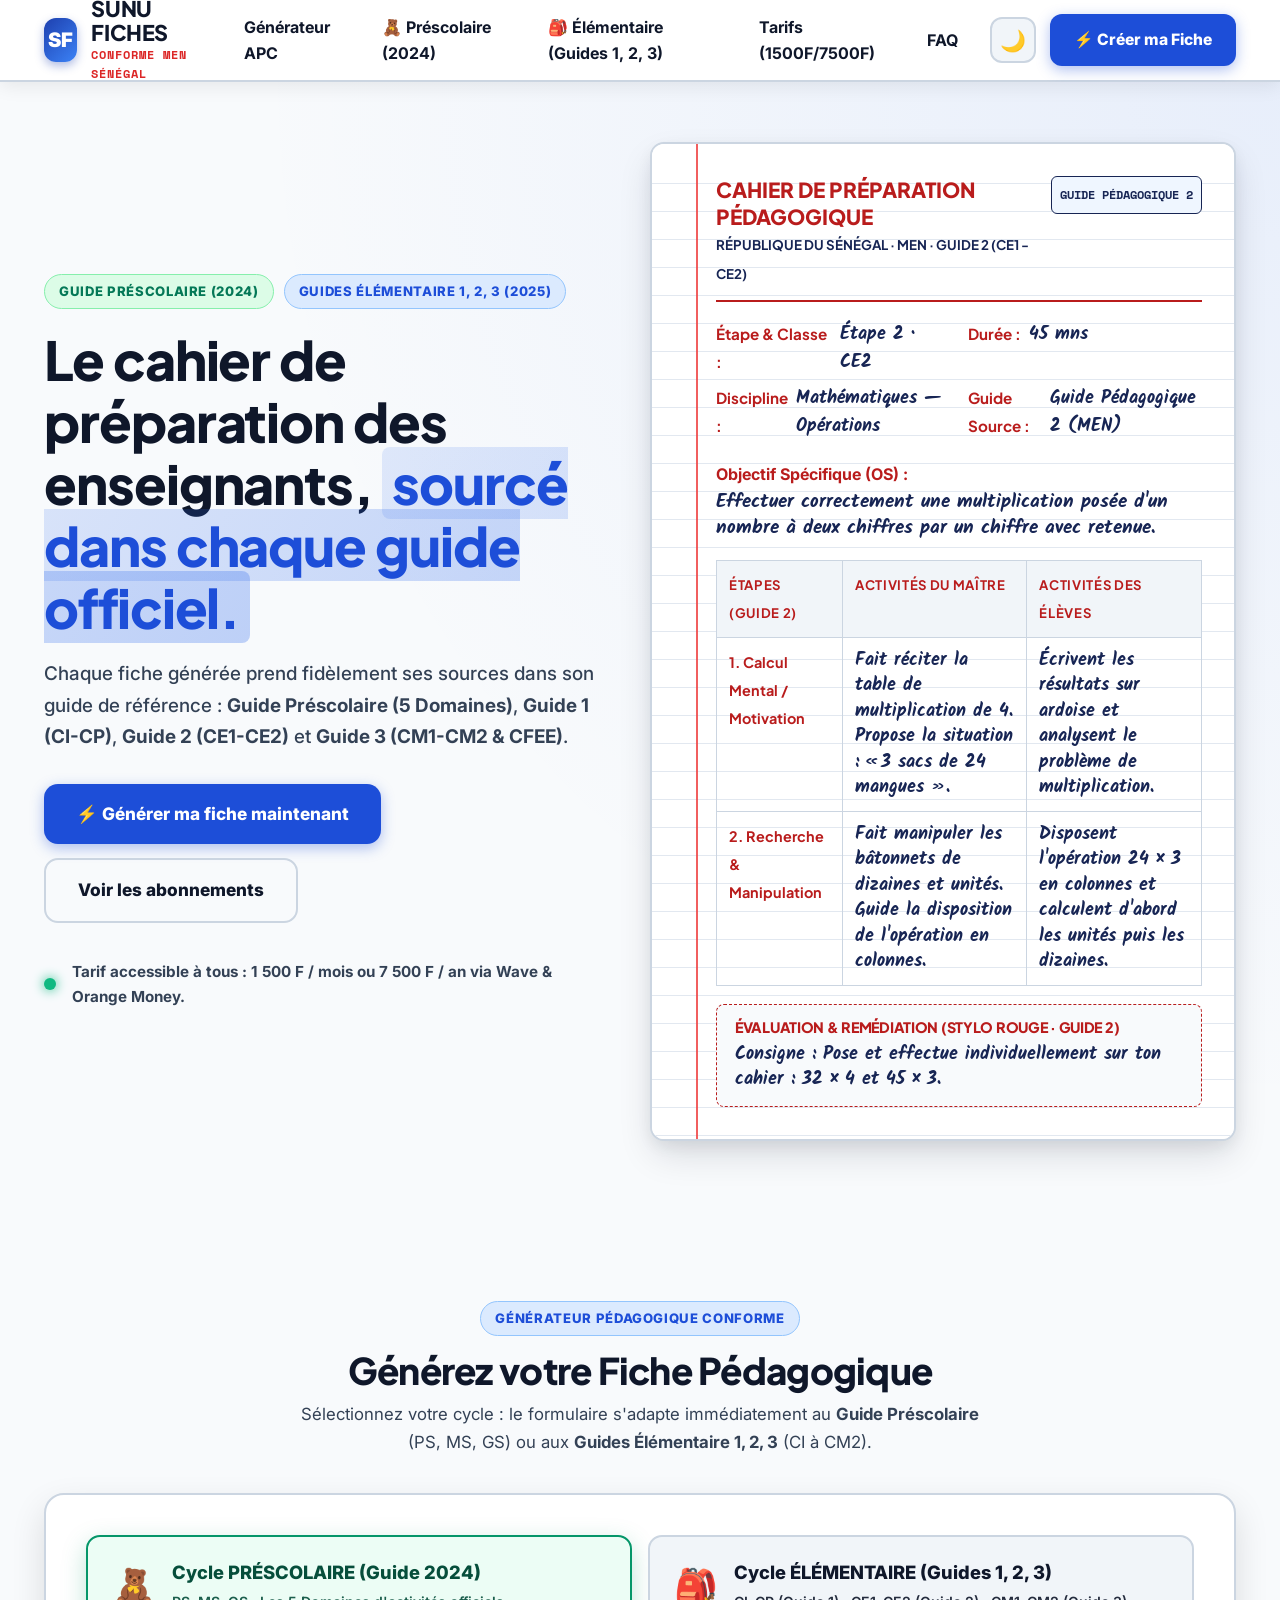
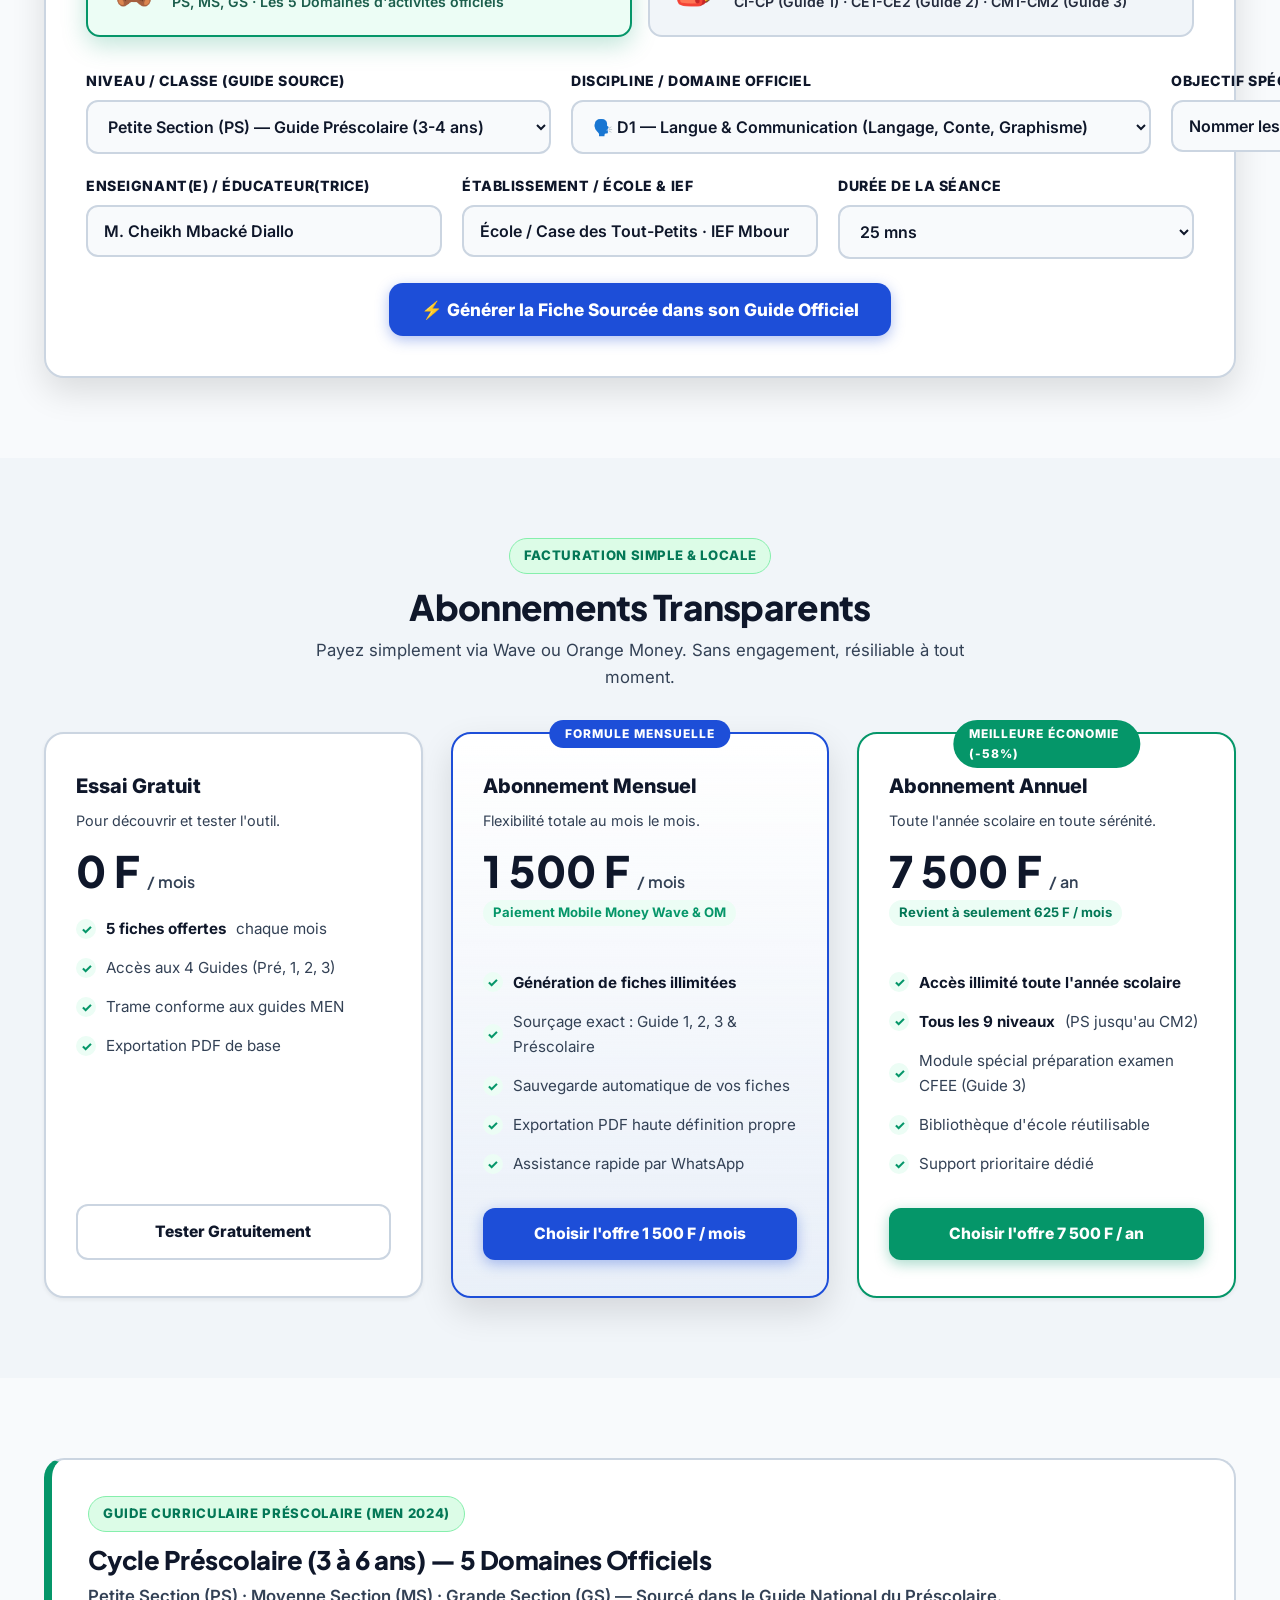
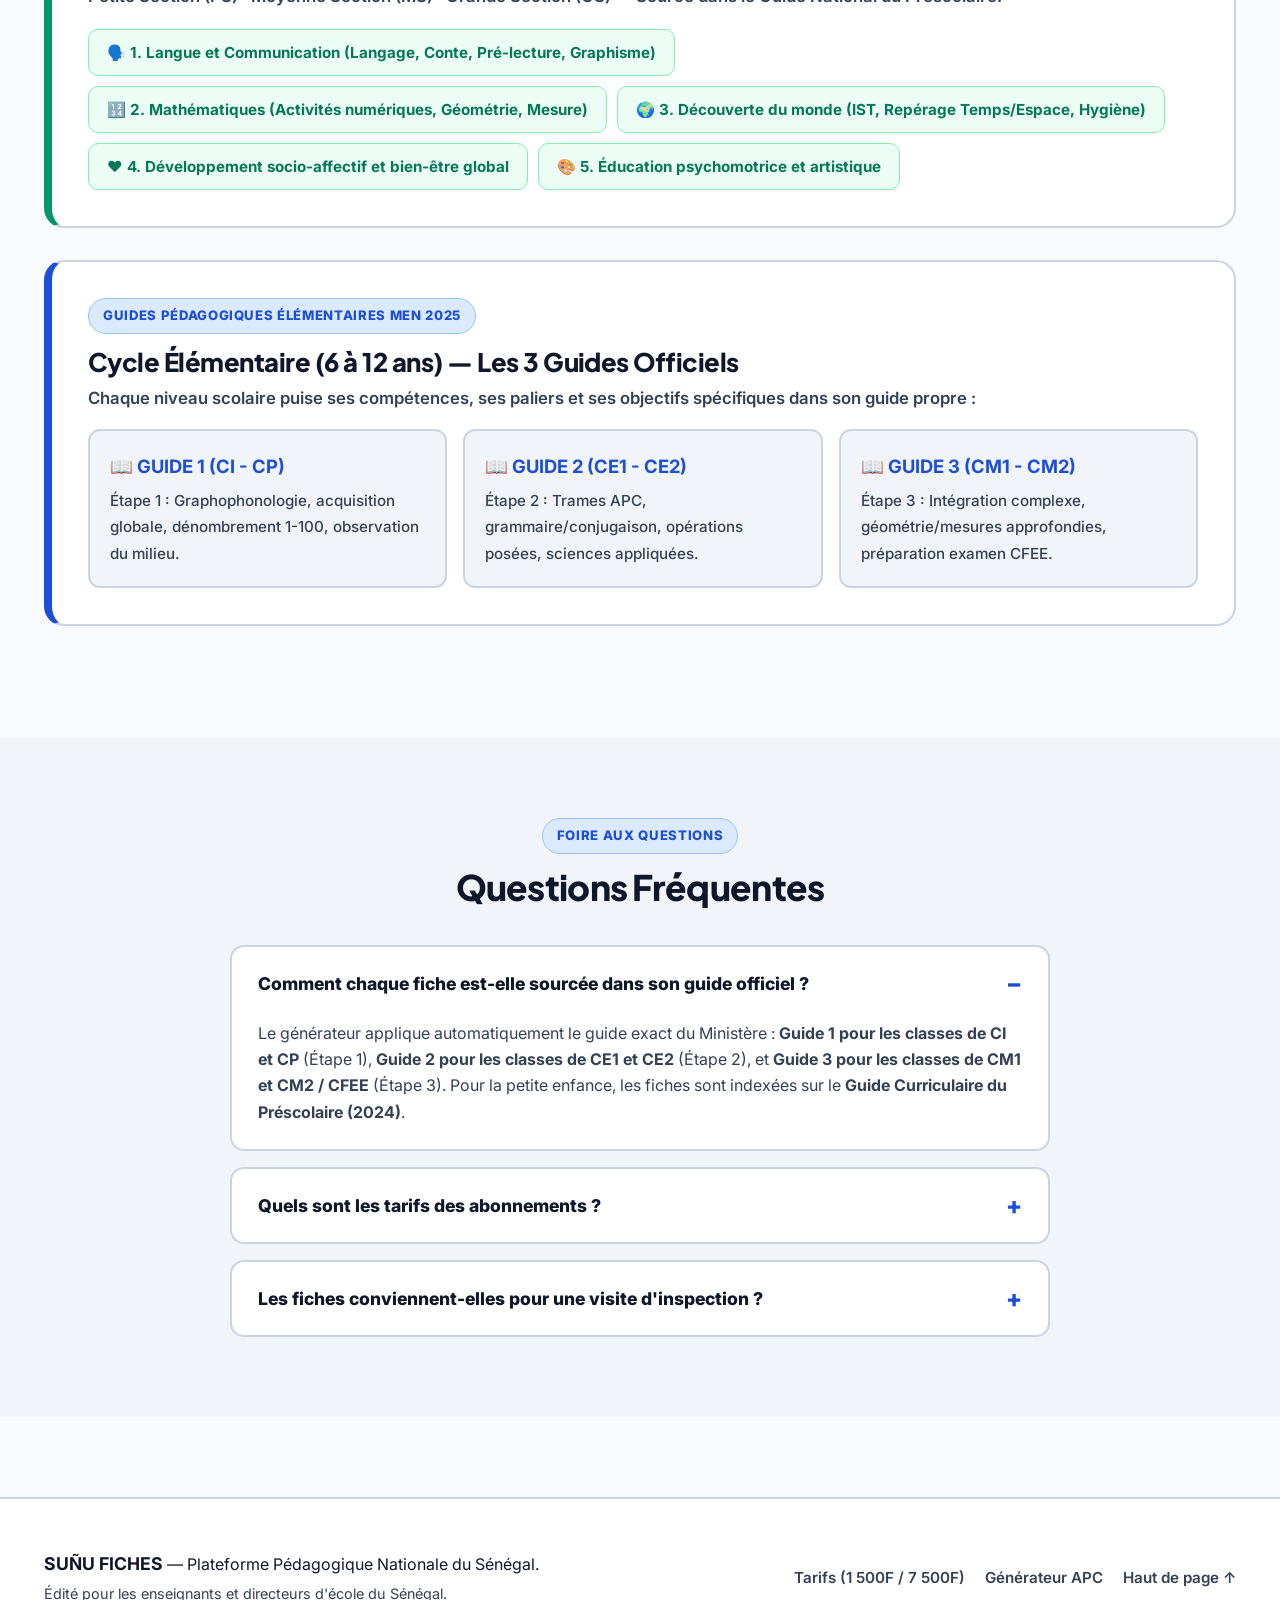
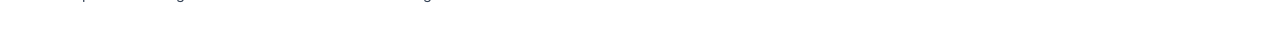
==== commit 458f649b: "correction-visibilite-entete-et-selection-prescolaire" ====
--- a/index.html
+++ b/index.html
@@ -4,12 +4,12 @@
 <meta charset="UTF-8">
 <meta name="viewport" content="width=device-width, initial-scale=1">
 <title>SUÑU FICHES — Plateforme N°1 de Fiches Pédagogiques au Sénégal</title>
-<meta name="description" content="Générateur professionnel de fiches pédagogiques APC conformes aux guides officiels du MEN sénégalais : Guide 1 (CI-CP), Guide 2 (CE1-CE2), Guide 3 (CM1-CM2) et Guide Préscolaire (2024).">
+<meta name="description" content="Générateur professionnel de fiches pédagogiques APC conformes aux guides officiels du MEN sénégalais : Guide Préscolaire (2024), Guide 1 (CI-CP), Guide 2 (CE1-CE2), Guide 3 (CM1-CM2).">
 
 <!-- Google Fonts: Inter pour l'interface pro + Kalam & Caveat pour l'écriture stylo plume/bille authentique -->
 <link rel="preconnect" href="https://fonts.googleapis.com">
 <link rel="preconnect" href="https://fonts.gstatic.com" crossorigin>
-<link href="https://fonts.googleapis.com/css2?family=Caveat:wght@600;700&family=Inter:wght@400;500;600;700;800&family=Kalam:wght@400;700&family=Plus+Jakarta+Sans:wght@500;600;700;800&family=Space+Mono:wght@700&display=swap" rel="stylesheet">
+<link href="https://fonts.googleapis.com/css2?family=Caveat:wght@600;700&family=Inter:wght@400;500;600;700;800;900&family=Kalam:wght@400;700&family=Plus+Jakarta+Sans:wght@600;700;800;900&family=Space+Mono:wght@700&display=swap" rel="stylesheet">
 
 <style>
 /* ==========================================================================
@@ -25,19 +25,22 @@
   --bg-body: #F8FAFC;
   --bg-card: #FFFFFF;
   --bg-card-subtle: #F1F5F9;
-  --bg-nav: rgba(255, 255, 255, 0.92);
-  --border-color: #E2E8F0;
+  --bg-nav: #FFFFFF;
+  --border-color: #CBD5E1;
   --border-focus: #2563EB;
 
   --text-main: #0F172A;
-  --text-muted: #475569;
+  --text-muted: #334155;
   --text-light: #64748B;
 
-  --primary: #1E40AF;
-  --primary-hover: #1D4ED8;
+  --primary: #1D4ED8;
+  --primary-hover: #1E40AF;
   --accent-red: #DC2626;
   --accent-green: #059669;
   --accent-green-bg: #ECFDF5;
+  --accent-green-text: #065F46;
+  --accent-blue-bg: #EFF6FF;
+  --accent-blue-text: #1E40AF;
   --accent-red-bg: #FEF2F2;
 
   /* Cahier de Préparation / Fiche (Papier Blanc Réglé) */
@@ -46,34 +49,37 @@
   --cahier-margin: #EF4444;
   --stylo-bleu: #172554;      /* Encre bleu Bic authentique */
   --stylo-rouge: #B91C1C;     /* Encre rouge correction/titre */
-  --cahier-shadow: 0 12px 32px -4px rgba(15, 23, 42, 0.12), 0 4px 12px -2px rgba(15, 23, 42, 0.08);
-
-  --shadow-sm: 0 1px 3px rgba(0,0,0,0.06);
-  --shadow-md: 0 4px 14px rgba(0,0,0,0.07);
-  --shadow-lg: 0 10px 30px rgba(0,0,0,0.1);
+  --cahier-shadow: 0 16px 36px -4px rgba(15, 23, 42, 0.14), 0 6px 16px -2px rgba(15, 23, 42, 0.08);
+
+  --shadow-sm: 0 2px 4px rgba(0,0,0,0.06);
+  --shadow-md: 0 6px 18px rgba(0,0,0,0.08);
+  --shadow-lg: 0 14px 34px rgba(0,0,0,0.12);
   --radius-sm: 8px;
-  --radius-md: 12px;
-  --radius-lg: 18px;
-  --max-w: 1200px;
+  --radius-md: 14px;
+  --radius-lg: 20px;
+  --max-w: 1240px;
 }
 
 [data-theme="dark"] {
   --bg-body: #0B0F19;
   --bg-card: #131B2E;
   --bg-card-subtle: #1E293B;
-  --bg-nav: rgba(11, 15, 25, 0.94);
-  --border-color: #232F47;
+  --bg-nav: #0F172A;
+  --border-color: #334155;
   --border-focus: #3B82F6;
 
-  --text-main: #F8FAFC;
-  --text-muted: #94A3B8;
-  --text-light: #64748B;
+  --text-main: #FFFFFF;
+  --text-muted: #CBD5E1;
+  --text-light: #94A3B8;
 
   --primary: #3B82F6;
   --primary-hover: #60A5FA;
   --accent-red: #F87171;
   --accent-green: #10B981;
   --accent-green-bg: #064E3B;
+  --accent-green-text: #FFFFFF;
+  --accent-blue-bg: #1E3A8A;
+  --accent-blue-text: #FFFFFF;
   --accent-red-bg: #450A0A;
 
   /* Le cahier reste une feuille blanche authentique de haute lisibilité */
@@ -82,11 +88,11 @@
   --cahier-margin: #EF4444;
   --stylo-bleu: #172554;
   --stylo-rouge: #B91C1C;
-  --cahier-shadow: 0 14px 40px rgba(0, 0, 0, 0.6);
-
-  --shadow-sm: 0 1px 3px rgba(0,0,0,0.3);
-  --shadow-md: 0 4px 16px rgba(0,0,0,0.4);
-  --shadow-lg: 0 12px 32px rgba(0,0,0,0.5);
+  --cahier-shadow: 0 16px 44px rgba(0, 0, 0, 0.7);
+
+  --shadow-sm: 0 2px 6px rgba(0,0,0,0.4);
+  --shadow-md: 0 8px 22px rgba(0,0,0,0.5);
+  --shadow-lg: 0 16px 36px rgba(0,0,0,0.6);
 }
 
 /* ==========================================================================
@@ -110,8 +116,8 @@
 h1, h2, h3, h4 {
   font-family: var(--font-heading);
   color: var(--text-main);
-  line-height: 1.25;
-  font-weight: 700;
+  line-height: 1.22;
+  font-weight: 800;
   letter-spacing: -0.02em;
 }
 
@@ -119,82 +125,90 @@
 a { color: inherit; text-decoration: none; }
 button { cursor: pointer; border: none; font-family: inherit; }
 
-/* Badge & Étiquettes */
+/* Badges & Pastilles */
 .badge {
   display: inline-flex; align-items: center; gap: 6px;
-  font-size: 0.8rem; font-weight: 700; text-transform: uppercase;
-  letter-spacing: 0.06em; padding: 6px 14px; border-radius: 999px;
-}
-.badge--primary { background: #DBEAFE; color: #1D4ED8; }
-.badge--green { background: var(--accent-green-bg); color: var(--accent-green); }
-.badge--red { background: var(--accent-red-bg); color: var(--accent-red); }
+  font-size: 0.82rem; font-weight: 800; text-transform: uppercase;
+  letter-spacing: 0.05em; padding: 6px 14px; border-radius: 999px;
+}
+.badge--primary { background: #DBEAFE; color: #1D4ED8; border: 1px solid #93C5FD; }
+.badge--green { background: #DCFCE7; color: #047857; border: 1px solid #86EFAC; }
+.badge--red { background: #FEE2E2; color: #B91C1C; border: 1px solid #FCA5A5; }
 
 /* ==========================================================================
-   HEADER & NAVIGATION PRO
+   EN-TÊTE ULTRA-VISIBLE, HAUT CONTRASTE & DESIGN PRO
    ========================================================================== */
 .header {
-  position: sticky; top: 0; z-index: 100;
+  position: sticky; top: 0; z-index: 200;
   background: var(--bg-nav);
-  backdrop-filter: blur(12px);
-  border-bottom: 1px solid var(--border-color);
+  border-bottom: 2px solid var(--border-color);
+  box-shadow: 0 4px 18px rgba(0, 0, 0, 0.08);
   transition: all 0.2s;
 }
 .header__inner {
   display: flex; align-items: center; justify-content: space-between;
-  height: 72px; gap: 20px;
-}
+  height: 80px; gap: 20px;
+}
+
 .logo {
-  display: flex; align-items: center; gap: 12px;
-  font-family: var(--font-heading); font-weight: 800; font-size: 1.25rem;
-  color: var(--text-main);
+  display: flex; align-items: center; gap: 14px;
 }
 .logo-icon {
-  width: 36px; height: 36px; border-radius: 10px;
+  width: 44px; height: 44px; border-radius: 12px;
   background: linear-gradient(135deg, #1E40AF 0%, #3B82F6 100%);
-  display: grid; place-items: center; color: white; font-weight: 800; font-size: 1.1rem;
+  display: grid; place-items: center; color: white; font-weight: 900; font-size: 1.25rem;
+  box-shadow: 0 4px 10px rgba(30, 64, 175, 0.35);
+}
+.logo-text strong {
+  display: block; font-family: var(--font-heading); font-size: 1.35rem;
+  font-weight: 900; color: var(--text-main); line-height: 1.1; letter-spacing: -0.02em;
+}
+.logo-text small {
+  display: block; font-family: var(--font-mono); font-size: 0.72rem;
+  font-weight: 700; color: #DC2626; letter-spacing: 0.08em; text-transform: uppercase;
 }
 
 .nav { display: flex; align-items: center; gap: 28px; }
 .nav a {
-  font-weight: 600; font-size: 0.95rem; color: var(--text-muted);
-  transition: color 0.15s;
-}
-.nav a:hover { color: var(--primary); }
+  font-weight: 700; font-size: 1rem; color: var(--text-main);
+  padding: 8px 12px; border-radius: 8px; transition: all 0.15s;
+}
+.nav a:hover { color: #1D4ED8; background: var(--bg-card-subtle); }
 
 .header__actions { display: flex; align-items: center; gap: 14px; }
 
 /* Bouton Thème Sombre/Clair */
 .theme-toggle-btn {
   display: inline-flex; align-items: center; justify-content: center;
-  width: 42px; height: 42px; border-radius: 10px;
+  width: 46px; height: 46px; border-radius: 12px;
   background: var(--bg-card-subtle); color: var(--text-main);
-  border: 1px solid var(--border-color); font-size: 1.2rem;
-  transition: all 0.2s;
+  border: 2px solid var(--border-color); font-size: 1.3rem;
+  transition: all 0.2s; cursor: pointer;
 }
 .theme-toggle-btn:hover { background: var(--border-color); transform: scale(1.05); }
 
 /* Boutons CTA */
 .btn {
-  display: inline-flex; align-items: center; justify-content: center; gap: 8px;
-  font-weight: 700; font-size: 0.95rem; padding: 12px 22px; border-radius: 10px;
+  display: inline-flex; align-items: center; justify-content: center; gap: 10px;
+  font-weight: 800; font-size: 0.98rem; padding: 13px 24px; border-radius: 12px;
   transition: all 0.2s cubic-bezier(0.16, 1, 0.3, 1); white-space: nowrap;
 }
 .btn--primary {
   background: #1D4ED8; color: #FFFFFF;
-  box-shadow: 0 4px 14px rgba(29, 78, 216, 0.3);
-}
-.btn--primary:hover { background: #1E40AF; transform: translateY(-2px); box-shadow: 0 6px 20px rgba(29, 78, 216, 0.4); }
+  box-shadow: 0 4px 14px rgba(29, 78, 216, 0.35);
+}
+.btn--primary:hover { background: #1E40AF; transform: translateY(-2px); box-shadow: 0 6px 20px rgba(29, 78, 216, 0.45); }
 .btn--success {
-  background: var(--accent-green); color: #FFFFFF;
-  box-shadow: 0 4px 14px rgba(5, 150, 105, 0.3);
+  background: #059669; color: #FFFFFF;
+  box-shadow: 0 4px 14px rgba(5, 150, 105, 0.35);
 }
 .btn--success:hover { background: #047857; transform: translateY(-2px); }
 .btn--outline {
   background: transparent; color: var(--text-main);
-  border: 1.5px solid var(--border-color);
-}
-.btn--outline:hover { background: var(--bg-card-subtle); border-color: var(--text-muted); }
-.btn--lg { padding: 16px 28px; font-size: 1.05rem; border-radius: 12px; }
+  border: 2px solid var(--border-color);
+}
+.btn--outline:hover { background: var(--bg-card-subtle); border-color: var(--text-main); }
+.btn--lg { padding: 16px 32px; font-size: 1.08rem; border-radius: 14px; }
 .btn--full { width: 100%; }
 
 /* ==========================================================================
@@ -202,33 +216,33 @@
    ========================================================================== */
 .hero {
   padding: 60px 0 80px;
-  background: radial-gradient(circle at top right, rgba(37, 99, 235, 0.06) 0%, transparent 60%);
+  background: radial-gradient(circle at top right, rgba(37, 99, 235, 0.08) 0%, transparent 60%);
 }
 .hero__grid {
   display: grid; grid-template-columns: 1fr 1.05fr; gap: 48px; align-items: center;
 }
 .hero__badge-row { margin-bottom: 20px; display: flex; flex-wrap: wrap; gap: 10px; }
 .hero h1 {
-  font-size: clamp(2.3rem, 4vw, 3.4rem);
+  font-size: clamp(2.4rem, 4.2vw, 3.5rem);
   line-height: 1.15; margin-bottom: 20px;
 }
 .hero h1 em {
   font-style: normal; color: #1D4ED8;
-  background: linear-gradient(120deg, rgba(37, 99, 235, 0.12) 0%, rgba(37, 99, 235, 0.25) 100%);
-  padding: 2px 8px; border-radius: 6px;
+  background: linear-gradient(120deg, rgba(37, 99, 235, 0.12) 0%, rgba(37, 99, 235, 0.28) 100%);
+  padding: 2px 10px; border-radius: 8px;
 }
 .hero__desc {
-  font-size: 1.15rem; line-height: 1.65; margin-bottom: 32px;
-  max-width: 54ch; color: var(--text-muted);
+  font-size: 1.18rem; line-height: 1.65; margin-bottom: 32px;
+  max-width: 54ch; color: var(--text-muted); font-weight: 500;
 }
 .hero__cta-group { display: flex; flex-wrap: wrap; gap: 14px; margin-bottom: 36px; }
 .hero__guarantee {
-  display: flex; align-items: center; gap: 16px; font-size: 0.9rem;
-  color: var(--text-light); font-weight: 600;
+  display: flex; align-items: center; gap: 16px; font-size: 0.95rem;
+  color: var(--text-muted); font-weight: 700;
 }
 .hero__guarantee-dot {
-  width: 10px; height: 10px; border-radius: 50%;
-  background: #10B981; box-shadow: 0 0 10px #10B981;
+  width: 12px; height: 12px; border-radius: 50%;
+  background: #10B981; box-shadow: 0 0 12px #10B981; flex-shrink: 0;
 }
 
 /* ==========================================================================
@@ -239,7 +253,7 @@
   color: var(--stylo-bleu);
   border-radius: var(--radius-md);
   box-shadow: var(--cahier-shadow);
-  border: 1px solid #CBD5E1;
+  border: 2px solid #CBD5E1;
   position: relative;
   overflow: hidden;
 }
@@ -274,7 +288,7 @@
 .cahier-head {
   border-bottom: 2px solid var(--stylo-rouge);
   padding-bottom: 12px; margin-bottom: 18px;
-  display: flex; justify-content: space-between; align-items: flex-start;
+  display: flex; justify-content: space-between; align-items: flex-start; gap: 12px;
 }
 .cahier-titre {
   font-family: var(--font-heading);
@@ -288,7 +302,7 @@
   color: var(--stylo-bleu);
   border: 1.5px solid var(--stylo-bleu);
   padding: 4px 8px; border-radius: 6px;
-  background: #EFF6FF; text-transform: uppercase;
+  background: #EFF6FF; text-transform: uppercase; white-space: nowrap;
 }
 
 /* Grille de métadonnées du cahier */
@@ -345,32 +359,55 @@
    ========================================================================== */
 .generator-wrapper {
   background: var(--bg-card);
-  border: 1px solid var(--border-color);
+  border: 2px solid var(--border-color);
   border-radius: var(--radius-lg);
   padding: 40px;
   box-shadow: var(--shadow-lg);
 }
 
+/* Sélecteur de cycle avec contraste maximum et visibilité garantie */
 .cycle-selector {
-  display: grid; grid-template-columns: 1fr 1fr; gap: 14px;
+  display: grid; grid-template-columns: 1fr 1fr; gap: 16px;
   margin-bottom: 32px;
 }
 .cycle-card {
-  display: flex; align-items: center; gap: 14px; padding: 18px 24px;
-  border-radius: var(--radius-md); border: 2px solid var(--border-color);
+  display: flex; align-items: center; gap: 16px; padding: 20px 24px;
+  border-radius: var(--radius-md); border: 2.5px solid var(--border-color);
   background: var(--bg-card-subtle); color: var(--text-main);
-  cursor: pointer; transition: all 0.2s; font-weight: 700;
-}
-.cycle-card:hover { border-color: var(--primary); }
+  cursor: pointer; transition: all 0.2s cubic-bezier(0.16, 1, 0.3, 1);
+  user-select: none;
+}
+.cycle-card:hover { border-color: #1D4ED8; transform: translateY(-2px); }
+
+/* État actif Préscolaire (Visible et contrasté à 100%) */
 .cycle-card.active-pre {
-  border-color: #059669; background: var(--accent-green-bg); color: #065F46;
-}
+  border-color: #059669 !important;
+  background: #ECFDF5 !important;
+  color: #064E3B !important;
+  box-shadow: 0 8px 24px rgba(5, 150, 105, 0.25);
+}
+[data-theme="dark"] .cycle-card.active-pre {
+  background: #064E3B !important;
+  color: #FFFFFF !important;
+  border-color: #10B981 !important;
+}
+
+/* État actif Élémentaire */
 .cycle-card.active-elem {
-  border-color: #1D4ED8; background: #EFF6FF; color: #1E40AF;
-}
-.cycle-icon { font-size: 1.8rem; }
-.cycle-info strong { display: block; font-size: 1.05rem; }
-.cycle-info small { font-size: 0.82rem; opacity: 0.85; }
+  border-color: #1D4ED8 !important;
+  background: #EFF6FF !important;
+  color: #1E3A8A !important;
+  box-shadow: 0 8px 24px rgba(29, 78, 216, 0.25);
+}
+[data-theme="dark"] .cycle-card.active-elem {
+  background: #1E3A8A !important;
+  color: #FFFFFF !important;
+  border-color: #3B82F6 !important;
+}
+
+.cycle-icon { font-size: 2.2rem; flex-shrink: 0; }
+.cycle-info strong { display: block; font-size: 1.15rem; font-weight: 800; }
+.cycle-info small { font-size: 0.88rem; font-weight: 600; opacity: 0.9; }
 
 .form-grid-3 {
   display: grid; grid-template-columns: repeat(3, 1fr); gap: 20px;
@@ -378,17 +415,17 @@
 }
 .form-field { display: flex; flex-direction: column; gap: 8px; }
 .form-field label {
-  font-weight: 700; font-size: 0.85rem; text-transform: uppercase;
+  font-weight: 800; font-size: 0.88rem; text-transform: uppercase;
   color: var(--text-main); letter-spacing: 0.04em;
 }
 .form-input {
-  padding: 13px 16px; border-radius: 10px; border: 1.5px solid var(--border-color);
-  background: var(--bg-body); color: var(--text-main); font-size: 0.95rem;
-  font-family: inherit; transition: all 0.2s;
+  padding: 14px 16px; border-radius: 12px; border: 2px solid var(--border-color);
+  background: var(--bg-body); color: var(--text-main); font-size: 1rem;
+  font-weight: 600; font-family: inherit; transition: all 0.2s;
 }
 .form-input:focus {
   outline: none; border-color: var(--border-focus); background: var(--bg-card);
-  box-shadow: 0 0 0 3px rgba(37, 99, 235, 0.15);
+  box-shadow: 0 0 0 4px rgba(37, 99, 235, 0.2);
 }
 
 /* ==========================================================================
@@ -443,36 +480,38 @@
    SECTIONS CONTENU & FAQ
    ========================================================================== */
 .curric-card {
-  background: var(--bg-card); border: 1px solid var(--border-color);
+  background: var(--bg-card); border: 2px solid var(--border-color);
   border-radius: var(--radius-lg); padding: 36px; margin-bottom: 32px;
 }
 .domains-list { display: flex; flex-wrap: wrap; gap: 10px; margin-top: 18px; }
 .domain-tag {
   background: var(--bg-card-subtle); color: var(--text-main);
-  border: 1px solid var(--border-color); padding: 8px 16px;
-  border-radius: 8px; font-weight: 600; font-size: 0.9rem;
-}
-.domain-tag--pre { background: #ECFDF5; border-color: #A7F3D0; color: #065F46; }
-.domain-tag--elem { background: #EFF6FF; border-color: #BFDBFE; color: #1E40AF; }
-
-.faq-box { max-width: 800px; margin: 0 auto; display: grid; gap: 16px; }
+  border: 1.5px solid var(--border-color); padding: 10px 18px;
+  border-radius: 10px; font-weight: 700; font-size: 0.95rem;
+}
+.domain-tag--pre { background: #ECFDF5; border-color: #86EFAC; color: #047857; }
+[data-theme="dark"] .domain-tag--pre { background: #064E3B; border-color: #10B981; color: #FFFFFF; }
+.domain-tag--elem { background: #EFF6FF; border-color: #93C5FD; color: #1D4ED8; }
+[data-theme="dark"] .domain-tag--elem { background: #1E3A8A; border-color: #3B82F6; color: #FFFFFF; }
+
+.faq-box { max-width: 820px; margin: 0 auto; display: grid; gap: 16px; }
 .faq-item {
-  background: var(--bg-card); border: 1px solid var(--border-color);
+  background: var(--bg-card); border: 2px solid var(--border-color);
   border-radius: var(--radius-md); overflow: hidden;
 }
 .faq-question {
-  width: 100%; text-align: left; padding: 20px 24px;
-  background: none; font-size: 1.05rem; font-weight: 700; color: var(--text-main);
+  width: 100%; text-align: left; padding: 22px 26px;
+  background: none; font-size: 1.1rem; font-weight: 800; color: var(--text-main);
   display: flex; justify-content: space-between; align-items: center; cursor: pointer;
 }
 .faq-question::after {
-  content: "+"; font-size: 1.4rem; color: #1D4ED8; font-weight: 700;
+  content: "+"; font-size: 1.5rem; color: #1D4ED8; font-weight: 800;
   transition: transform 0.2s;
 }
 .faq-item.is-open .faq-question::after { content: "−"; }
 .faq-answer {
-  display: none; padding: 0 24px 22px; color: var(--text-muted);
-  font-size: 0.95rem; line-height: 1.6;
+  display: none; padding: 0 26px 24px; color: var(--text-muted);
+  font-size: 1rem; line-height: 1.65;
 }
 .faq-item.is-open .faq-answer { display: block; }
 
@@ -480,7 +519,7 @@
    FOOTER
    ========================================================================== */
 .footer {
-  background: var(--bg-card); border-top: 1px solid var(--border-color);
+  background: var(--bg-card); border-top: 2px solid var(--border-color);
   padding: 50px 0 40px; margin-top: 80px;
 }
 .footer__inner {
@@ -507,23 +546,27 @@
   .hero__grid { grid-template-columns: 1fr; gap: 40px; }
   .form-grid-3, .pricing-grid { grid-template-columns: 1fr; }
   .cycle-selector { grid-template-columns: 1fr; }
+  .nav { display: none; }
 }
 </style>
 </head>
 <body>
 
-<!-- HEADER & NAVIGATION -->
+<!-- HEADER & NAVIGATION HAUTE VISIBILITÉ -->
 <header class="header" id="header">
   <div class="container header__inner">
     <a class="logo" href="#top" aria-label="SUÑU FICHES Accueil">
       <div class="logo-icon">SF</div>
-      <span>SUÑU FICHES</span>
+      <div class="logo-text">
+        <strong>SUÑU FICHES</strong>
+        <small>CONFORME MEN SÉNÉGAL</small>
+      </div>
     </a>
 
     <nav class="nav" aria-label="Navigation principale">
       <a href="#generateur">Générateur APC</a>
-      <a href="#niveaux-prescolaire">Préscolaire (2024)</a>
-      <a href="#niveaux-elementaire">Élémentaire (Guides 1, 2, 3)</a>
+      <a href="#niveaux-prescolaire">🧸 Préscolaire (2024)</a>
+      <a href="#niveaux-elementaire">🎒 Élémentaire (Guides 1, 2, 3)</a>
       <a href="#tarifs">Tarifs (1500F/7500F)</a>
       <a href="#faq">FAQ</a>
     </nav>
@@ -533,7 +576,7 @@
       <button class="theme-toggle-btn" id="themeToggleBtn" aria-label="Basculer entre mode sombre et clair" title="Basculer Mode Clair / Sombre">
         <span id="themeIcon">🌙</span>
       </button>
-      <a class="btn btn--primary" href="#generateur">Créer ma Fiche</a>
+      <a class="btn btn--primary" href="#generateur">⚡ Créer ma Fiche</a>
     </div>
   </div>
 </header>
@@ -546,14 +589,14 @@
     <div class="hero__grid">
       <div>
         <div class="hero__badge-row">
-          <span class="badge badge--green">Guides 1, 2, 3 &amp; Préscolaire</span>
-          <span class="badge badge--primary">Guides Officiels MEN Sénégal</span>
+          <span class="badge badge--green">Guide Préscolaire (2024)</span>
+          <span class="badge badge--primary">Guides Élémentaire 1, 2, 3 (2025)</span>
         </div>
 
         <h1>Le cahier de préparation des enseignants, <em>sourcé dans chaque guide officiel.</em></h1>
 
         <p class="hero__desc">
-          Chaque fiche générée prend fidèlement ses sources dans son guide de référence : <strong>Guide 1 pour CI-CP</strong>, <strong>Guide 2 pour CE1-CE2</strong>, <strong>Guide 3 pour CM1-CM2</strong> et le <strong>Guide Préscolaire (2024)</strong>.
+          Chaque fiche générée prend fidèlement ses sources dans son guide de référence : <strong>Guide Préscolaire (5 Domaines)</strong>, <strong>Guide 1 (CI-CP)</strong>, <strong>Guide 2 (CE1-CE2)</strong> et <strong>Guide 3 (CM1-CM2 &amp; CFEE)</strong>.
         </p>
 
         <div class="hero__cta-group">
@@ -563,7 +606,7 @@
 
         <div class="hero__guarantee">
           <div class="hero__guarantee-dot"></div>
-          <span>Tarif accessible : <strong>1 500 F / mois</strong> ou <strong>7 500 F / an</strong> via Wave &amp; Orange Money.</span>
+          <span>Tarif accessible à tous : <strong>1 500 F / mois</strong> ou <strong>7 500 F / an</strong> via Wave &amp; Orange Money.</span>
         </div>
       </div>
 
@@ -637,20 +680,20 @@
 <!-- SECTION GÉNÉRATEUR INTERACTIF -->
 <section class="section" id="generateur">
   <div class="container">
-    <div style="text-align: center; max-width: 650px; margin: 0 auto 36px;">
-      <span class="badge badge--primary">Générateur Conforme aux 4 Guides</span>
-      <h2 style="font-size: 2.2rem; margin: 12px 0 8px;">Générez votre Fiche selon le Guide Dédié</h2>
-      <p>Sélectionnez votre classe : le générateur s'indexe automatiquement sur le <strong>Guide 1</strong> (CI-CP), <strong>Guide 2</strong> (CE1-CE2), <strong>Guide 3</strong> (CM1-CM2) ou le <strong>Guide Préscolaire</strong>.</p>
+    <div style="text-align: center; max-width: 680px; margin: 0 auto 36px;">
+      <span class="badge badge--primary">Générateur Pédagogique Conforme</span>
+      <h2 style="font-size: 2.3rem; margin: 12px 0 8px;">Générez votre Fiche Pédagogique</h2>
+      <p>Sélectionnez votre cycle : le formulaire s'adapte immédiatement au <strong>Guide Préscolaire</strong> (PS, MS, GS) ou aux <strong>Guides Élémentaire 1, 2, 3</strong> (CI à CM2).</p>
     </div>
 
     <div class="generator-wrapper">
-      <!-- Choix du Cycle -->
+      <!-- Choix du Cycle avec mise en valeur nette -->
       <div class="cycle-selector">
         <div class="cycle-card active-pre" id="cardPre" onclick="setCycle('pre')">
           <div class="cycle-icon">🧸</div>
           <div class="cycle-info">
             <strong>Cycle PRÉSCOLAIRE (Guide 2024)</strong>
-            <small>PS, MS, GS · 5 Domaines d'activités</small>
+            <small>PS, MS, GS · Les 5 Domaines d'activités officiels</small>
           </div>
         </div>
 
@@ -667,7 +710,7 @@
       <form id="ficheForm">
         <div class="form-grid-3">
           <div class="form-field">
-            <label for="fLevel">Niveau / Classe (Guide Associé)</label>
+            <label for="fLevel">Niveau / Classe (Guide Source)</label>
             <select id="fLevel" class="form-input" onchange="onLevelChanged()"></select>
           </div>
 
@@ -804,37 +847,37 @@
 <section class="section" id="niveaux-prescolaire">
   <div class="container">
     <!-- PRÉSCOLAIRE 2024 -->
-    <div class="curric-card" style="border-left: 6px solid #059669;">
-      <span class="badge badge--green">Guide Curriculaire Préscolaire 2024</span>
+    <div class="curric-card" style="border-left: 8px solid #059669;">
+      <span class="badge badge--green">Guide Curriculaire Préscolaire (MEN 2024)</span>
       <h3 style="font-size: 1.6rem; margin: 12px 0 8px;">Cycle Préscolaire (3 à 6 ans) — 5 Domaines Officiels</h3>
-      <p>Petite Section (PS) · Moyenne Section (MS) · Grande Section (GS) — Sourcé dans le Guide National du Préscolaire.</p>
+      <p style="font-weight: 600; color: var(--text-muted); margin-bottom: 12px;">Petite Section (PS) · Moyenne Section (MS) · Grande Section (GS) — Sourcé dans le Guide National du Préscolaire.</p>
       <div class="domains-list">
-        <span class="domain-tag domain-tag--pre">1. Langue et Communication (Langage, Conte, Pré-lecture, Graphisme)</span>
-        <span class="domain-tag domain-tag--pre">2. Mathématiques (Activités numériques, Géométrie, Mesure)</span>
-        <span class="domain-tag domain-tag--pre">3. Découverte du monde (IST, Repérage Temps/Espace, Hygiène)</span>
-        <span class="domain-tag domain-tag--pre">4. Développement socio-affectif et bien-être global</span>
-        <span class="domain-tag domain-tag--pre">5. Éducation psychomotrice et artistique</span>
+        <span class="domain-tag domain-tag--pre">🗣️ 1. Langue et Communication (Langage, Conte, Pré-lecture, Graphisme)</span>
+        <span class="domain-tag domain-tag--pre">🔢 2. Mathématiques (Activités numériques, Géométrie, Mesure)</span>
+        <span class="domain-tag domain-tag--pre">🌍 3. Découverte du monde (IST, Repérage Temps/Espace, Hygiène)</span>
+        <span class="domain-tag domain-tag--pre">❤️ 4. Développement socio-affectif et bien-être global</span>
+        <span class="domain-tag domain-tag--pre">🎨 5. Éducation psychomotrice et artistique</span>
       </div>
     </div>
 
     <!-- ÉLÉMENTAIRE GUIDES 1, 2, 3 -->
-    <div class="curric-card" id="niveaux-elementaire" style="border-left: 6px solid #1D4ED8;">
+    <div class="curric-card" id="niveaux-elementaire" style="border-left: 8px solid #1D4ED8;">
       <span class="badge badge--primary">Guides Pédagogiques Élémentaires MEN 2025</span>
       <h3 style="font-size: 1.6rem; margin: 12px 0 8px;">Cycle Élémentaire (6 à 12 ans) — Les 3 Guides Officiels</h3>
-      <p style="margin-bottom: 14px;">Chaque niveau scolaire puise ses compétences, ses paliers et ses objectifs spécifiques dans son guide propre :</p>
+      <p style="margin-bottom: 16px; font-weight: 600; color: var(--text-muted);">Chaque niveau scolaire puise ses compétences, ses paliers et ses objectifs spécifiques dans son guide propre :</p>
       
       <div style="display: grid; grid-template-columns: repeat(3, 1fr); gap: 16px; margin-top: 16px;">
-        <div style="background: var(--bg-card-subtle); padding: 18px; border-radius: 10px; border: 1px solid var(--border-color);">
-          <strong style="color: #1D4ED8; display: block; font-size: 1.1rem; margin-bottom: 4px;">📖 GUIDE 1 (CI - CP)</strong>
-          <span style="font-size: 0.9rem; color: var(--text-muted);">Étape 1 : Graphophonologie, acquisition globale, dénombrement 1-100, observation du milieu.</span>
-        </div>
-        <div style="background: var(--bg-card-subtle); padding: 18px; border-radius: 10px; border: 1px solid var(--border-color);">
-          <strong style="color: #1D4ED8; display: block; font-size: 1.1rem; margin-bottom: 4px;">📖 GUIDE 2 (CE1 - CE2)</strong>
-          <span style="font-size: 0.9rem; color: var(--text-muted);">Étape 2 : Trames APC, grammaire/conjugaison, opérations posées, sciences appliquées.</span>
-        </div>
-        <div style="background: var(--bg-card-subtle); padding: 18px; border-radius: 10px; border: 1px solid var(--border-color);">
-          <strong style="color: #1D4ED8; display: block; font-size: 1.1rem; margin-bottom: 4px;">📖 GUIDE 3 (CM1 - CM2)</strong>
-          <span style="font-size: 0.9rem; color: var(--text-muted);">Étape 3 : Intégration complexe, géométrie/mesures approfondies, préparation examen CFEE.</span>
+        <div style="background: var(--bg-card-subtle); padding: 20px; border-radius: 12px; border: 2px solid var(--border-color);">
+          <strong style="color: #1D4ED8; display: block; font-size: 1.15rem; margin-bottom: 6px;">📖 GUIDE 1 (CI - CP)</strong>
+          <span style="font-size: 0.95rem; color: var(--text-muted); font-weight: 500;">Étape 1 : Graphophonologie, acquisition globale, dénombrement 1-100, observation du milieu.</span>
+        </div>
+        <div style="background: var(--bg-card-subtle); padding: 20px; border-radius: 12px; border: 2px solid var(--border-color);">
+          <strong style="color: #1D4ED8; display: block; font-size: 1.15rem; margin-bottom: 6px;">📖 GUIDE 2 (CE1 - CE2)</strong>
+          <span style="font-size: 0.95rem; color: var(--text-muted); font-weight: 500;">Étape 2 : Trames APC, grammaire/conjugaison, opérations posées, sciences appliquées.</span>
+        </div>
+        <div style="background: var(--bg-card-subtle); padding: 20px; border-radius: 12px; border: 2px solid var(--border-color);">
+          <strong style="color: #1D4ED8; display: block; font-size: 1.15rem; margin-bottom: 6px;">📖 GUIDE 3 (CM1 - CM2)</strong>
+          <span style="font-size: 0.95rem; color: var(--text-muted); font-weight: 500;">Étape 3 : Intégration complexe, géométrie/mesures approfondies, préparation examen CFEE.</span>
         </div>
       </div>
     </div>
@@ -879,10 +922,10 @@
 <footer class="footer">
   <div class="container footer__inner">
     <div>
-      <strong>SUÑU FICHES</strong> — Plateforme Pédagogique Nationale du Sénégal.
-      <p style="font-size: 0.85rem; color: var(--text-light); margin-top: 4px;">Édité pour les enseignants et directeurs d'école du Sénégal.</p>
-    </div>
-    <div style="display: flex; gap: 20px; font-size: 0.9rem; color: var(--text-muted);">
+      <strong style="font-size: 1.1rem;">SUÑU FICHES</strong> — Plateforme Pédagogique Nationale du Sénégal.
+      <p style="font-size: 0.9rem; color: var(--text-muted); margin-top: 4px;">Édité pour les enseignants et directeurs d'école du Sénégal.</p>
+    </div>
+    <div style="display: flex; gap: 20px; font-size: 0.95rem; color: var(--text-muted); font-weight: 600;">
       <a href="#tarifs">Tarifs (1 500F / 7 500F)</a>
       <a href="#generateur">Générateur APC</a>
       <a href="#top">Haut de page ↑</a>
@@ -934,7 +977,7 @@
 
 // 3. OBJECTIFS ET ÉTAPES SPÉCIFIQUES PAR GUIDE ET DISCIPLINE
 const PEDAGOGICAL_DATABASE = {
-  // PRÉSCOLAIRE
+  // PRÉSCOLAIRE (5 DOMAINES OFFICIELS DU GUIDE 2024)
   "pre": {
     "D1 — Langue & Communication": {
       os: "Nommer les membres de sa famille en montrant leur image sur l'album de classe.",
@@ -1079,11 +1122,11 @@
 ];
 
 const PRE_DISCIPLINES = [
-  { value: 'D1 — Langue & Communication', label: 'D1 — Langue & Communication (Langage, Conte, Graphisme)' },
-  { value: 'D2 — Mathématiques', label: 'D2 — Mathématiques (Activités numériques, Géométrie, Mesure)' },
-  { value: 'D3 — Découverte du monde', label: 'D3 — Découverte du monde (IST, Temps/Espace, Hygiène)' },
-  { value: 'D4 — Développement socio-affectif', label: 'D4 — Développement socio-affectif (Vivre ensemble)' },
-  { value: 'D5 — Éducation psychomotrice & artistique', label: 'D5 — Éducation psychomotrice & artistique' }
+  { value: 'D1 — Langue & Communication', label: '🗣️ D1 — Langue & Communication (Langage, Conte, Graphisme)' },
+  { value: 'D2 — Mathématiques', label: '🔢 D2 — Mathématiques (Activités numériques, Géométrie, Mesure)' },
+  { value: 'D3 — Découverte du monde', label: '🌍 D3 — Découverte du monde (IST, Temps/Espace, Hygiène)' },
+  { value: 'D4 — Développement socio-affectif', label: '❤️ D4 — Développement socio-affectif (Vivre ensemble)' },
+  { value: 'D5 — Éducation psychomotrice & artistique', label: '🎨 D5 — Éducation psychomotrice & artistique' }
 ];
 
 const ELEM_LEVELS = [
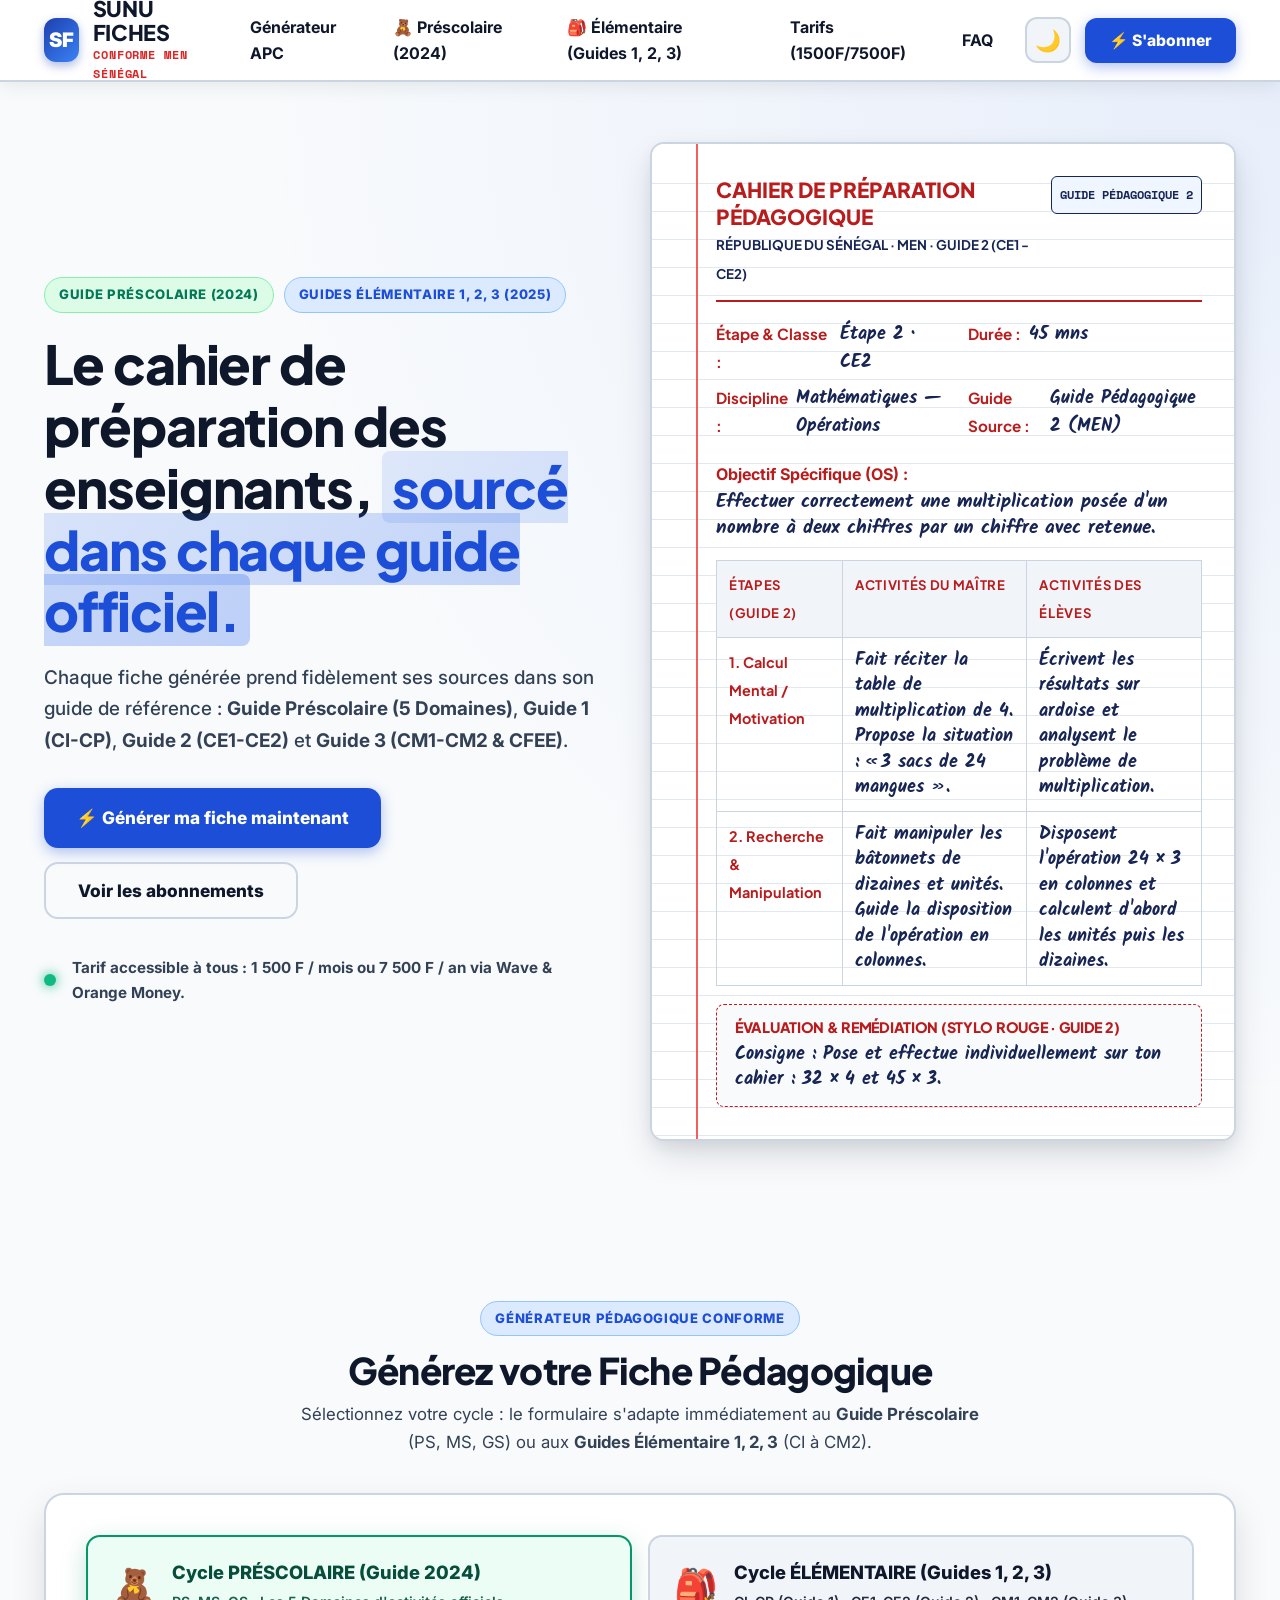
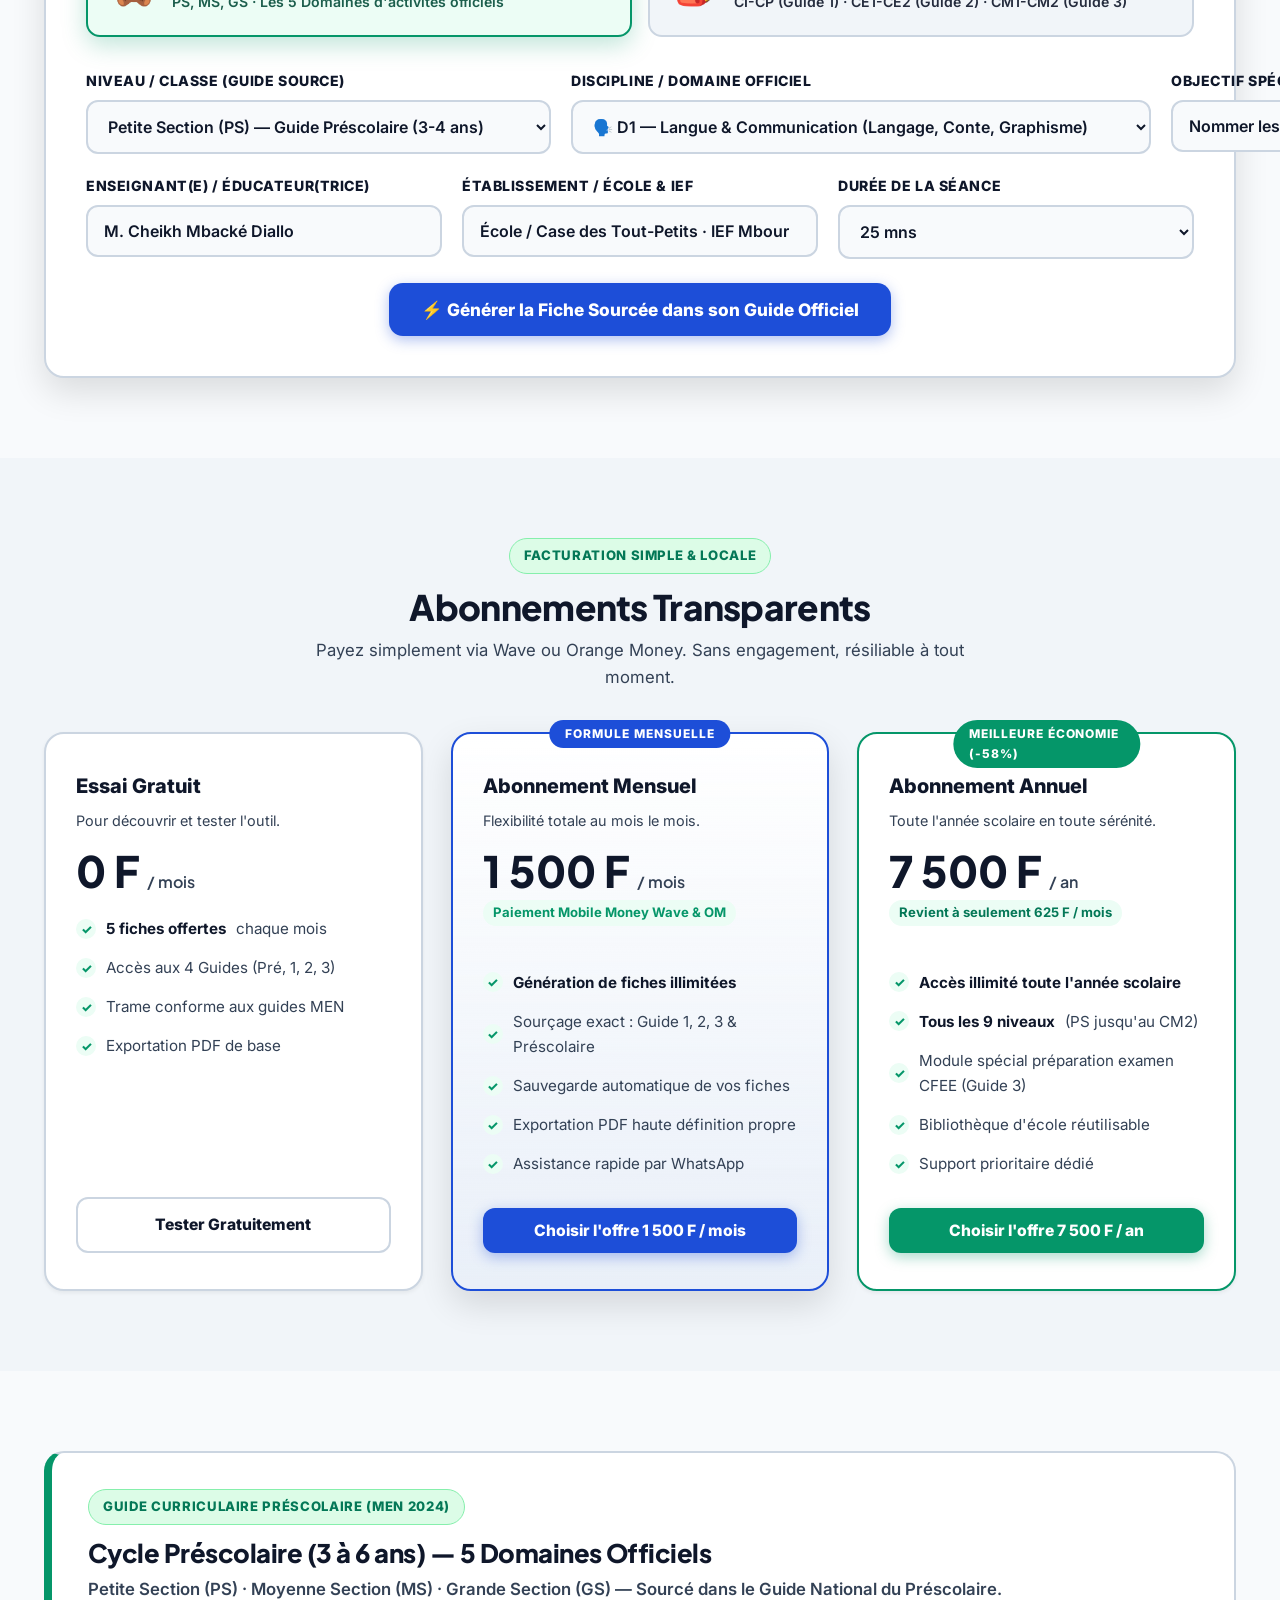
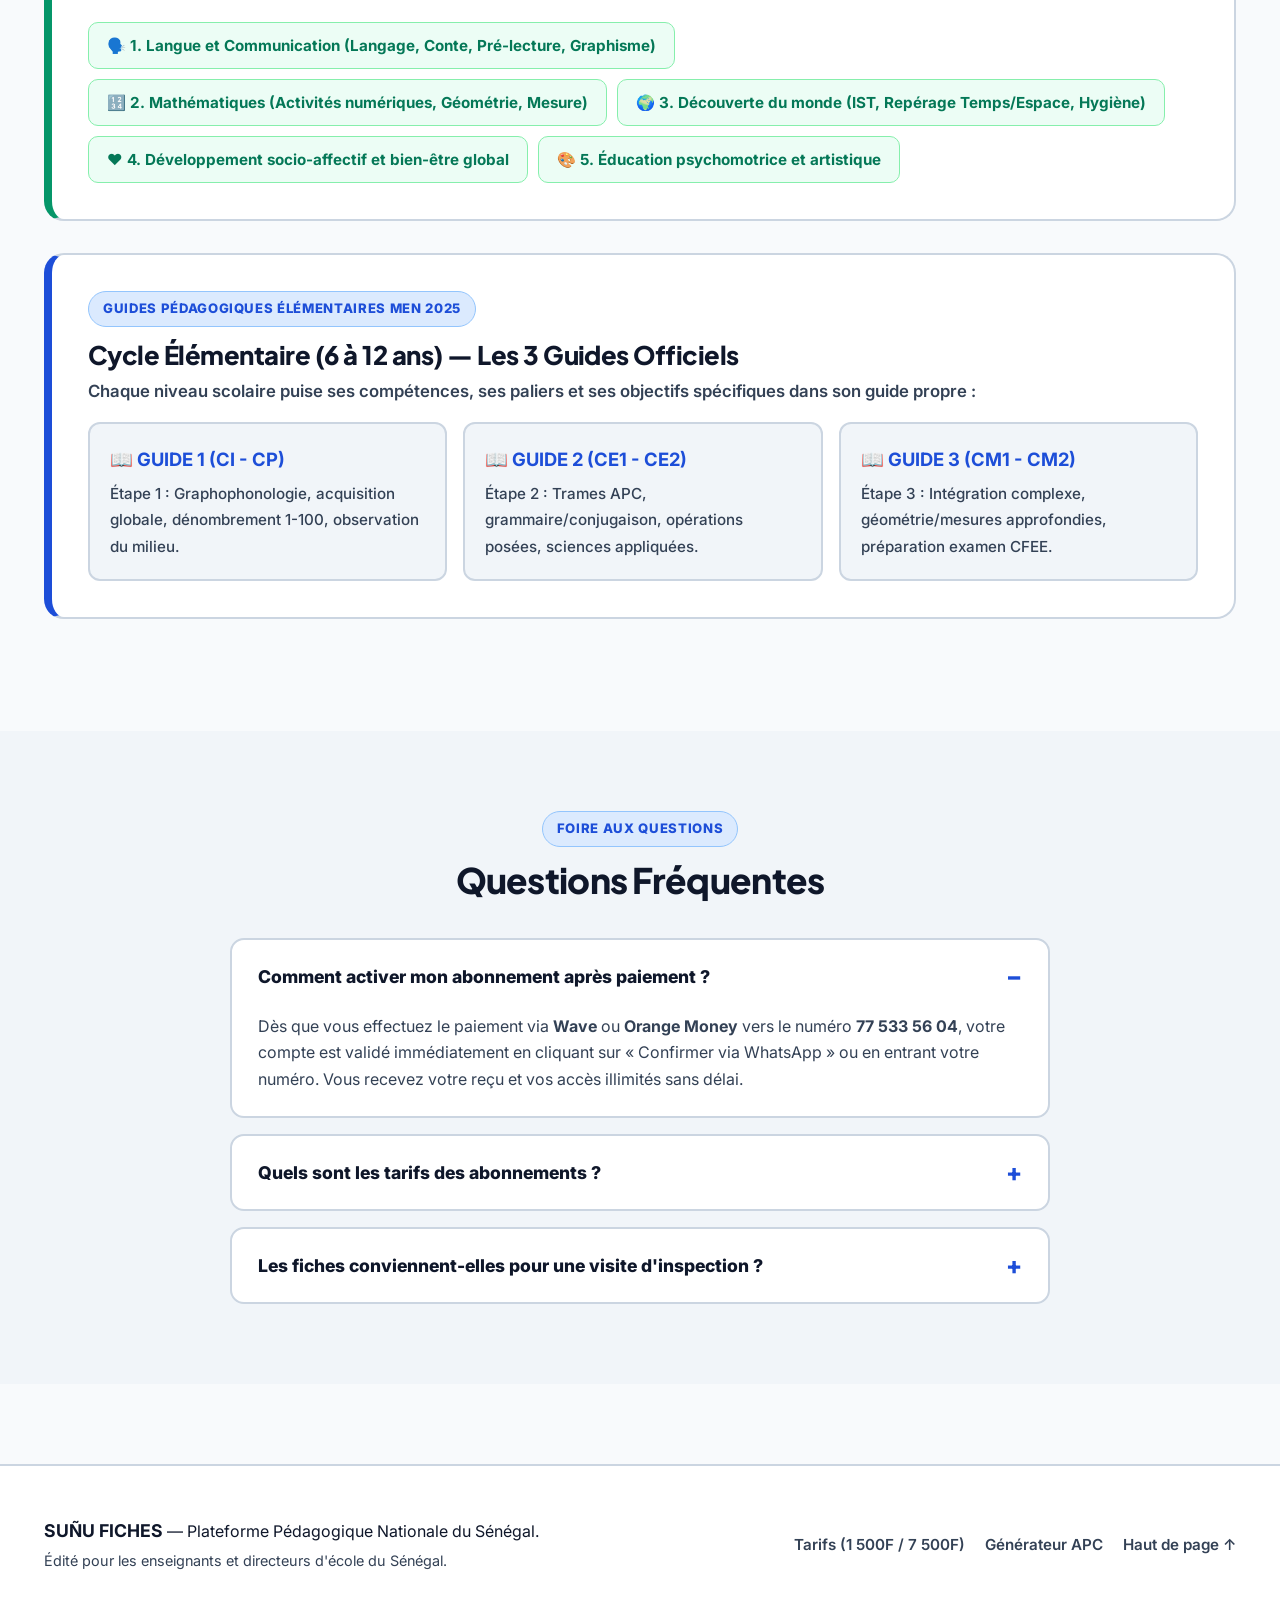
==== commit 43a369f2: "ajout-parcours-abonnement-et-paiement-wave-om-whatsapp" ====
--- a/index.html
+++ b/index.html
@@ -203,6 +203,16 @@
   box-shadow: 0 4px 14px rgba(5, 150, 105, 0.35);
 }
 .btn--success:hover { background: #047857; transform: translateY(-2px); }
+.btn--wave {
+  background: #00C3F7; color: #003648; font-weight: 900;
+  box-shadow: 0 4px 14px rgba(0, 195, 247, 0.35);
+}
+.btn--wave:hover { background: #00A6D3; transform: translateY(-2px); }
+.btn--whatsapp {
+  background: #25D366; color: #FFFFFF; font-weight: 900;
+  box-shadow: 0 4px 14px rgba(37, 211, 102, 0.35);
+}
+.btn--whatsapp:hover { background: #1EBE5D; transform: translateY(-2px); }
 .btn--outline {
   background: transparent; color: var(--text-main);
   border: 2px solid var(--border-color);
@@ -477,6 +487,80 @@
 }
 
 /* ==========================================================================
+   MODALE DE SOUSCRIPTION & CHECKOUT MOBILE MONEY (WAVE / ORANGE MONEY)
+   ========================================================================== */
+.modal-overlay {
+  position: fixed; inset: 0; z-index: 1000;
+  background: rgba(15, 23, 42, 0.75);
+  backdrop-filter: blur(8px);
+  display: none; place-items: center; padding: 20px;
+  animation: fadeIn 0.25s ease-out;
+}
+.modal-overlay.is-active { display: grid; }
+
+@keyframes fadeIn {
+  from { opacity: 0; transform: scale(0.97); }
+  to { opacity: 1; transform: scale(1); }
+}
+
+.modal-card {
+  background: var(--bg-card);
+  border: 2px solid var(--border-color);
+  border-radius: 20px;
+  max-width: 620px; width: 100%;
+  padding: 36px; position: relative;
+  box-shadow: 0 25px 50px -12px rgba(0, 0, 0, 0.35);
+  max-height: 90vh; overflow-y: auto;
+}
+.modal-close-btn {
+  position: absolute; top: 20px; right: 20px;
+  width: 36px; height: 36px; border-radius: 50%;
+  background: var(--bg-card-subtle); color: var(--text-main);
+  display: grid; place-items: center; font-size: 1.2rem; font-weight: 800;
+  cursor: pointer; transition: all 0.15s; border: 1px solid var(--border-color);
+}
+.modal-close-btn:hover { background: #DC2626; color: white; border-color: #DC2626; }
+
+.checkout-plan-banner {
+  background: linear-gradient(135deg, #1E40AF 0%, #3B82F6 100%);
+  color: white; border-radius: 14px; padding: 18px 24px;
+  display: flex; justify-content: space-between; align-items: center;
+  margin-bottom: 24px; box-shadow: 0 4px 14px rgba(30, 64, 175, 0.3);
+}
+.checkout-plan-banner h3 { color: white; font-size: 1.25rem; }
+.checkout-plan-banner .price-tag { font-size: 1.6rem; font-weight: 900; font-family: var(--font-heading); }
+
+.pay-methods-grid {
+  display: grid; grid-template-columns: repeat(3, 1fr); gap: 12px;
+  margin: 18px 0 24px;
+}
+.pay-option-card {
+  border: 2px solid var(--border-color); border-radius: 12px;
+  padding: 14px; text-align: center; cursor: pointer;
+  background: var(--bg-card-subtle); transition: all 0.2s;
+  display: flex; flex-direction: column; align-items: center; gap: 6px;
+}
+.pay-option-card:hover { border-color: #1D4ED8; }
+.pay-option-card.selected {
+  border-color: #1D4ED8; background: var(--accent-blue-bg);
+  box-shadow: 0 0 0 3px rgba(37, 99, 235, 0.2);
+}
+.pay-option-icon { font-size: 1.6rem; }
+.pay-option-name { font-size: 0.85rem; font-weight: 800; color: var(--text-main); }
+
+.instruction-box {
+  background: var(--bg-card-subtle); border: 1.5px solid var(--border-color);
+  border-radius: 12px; padding: 16px 20px; margin-bottom: 24px;
+  font-size: 0.95rem; line-height: 1.5;
+}
+.instruction-box strong { color: var(--text-main); }
+.instruction-number {
+  display: inline-block; background: #FEF08A; color: #854D0E;
+  font-family: var(--font-mono); font-weight: 800; font-size: 1.15rem;
+  padding: 2px 10px; border-radius: 6px; margin: 4px 0; border: 1px solid #FACC15;
+}
+
+/* ==========================================================================
    SECTIONS CONTENU & FAQ
    ========================================================================== */
 .curric-card {
@@ -576,7 +660,7 @@
       <button class="theme-toggle-btn" id="themeToggleBtn" aria-label="Basculer entre mode sombre et clair" title="Basculer Mode Clair / Sombre">
         <span id="themeIcon">🌙</span>
       </button>
-      <a class="btn btn--primary" href="#generateur">⚡ Créer ma Fiche</a>
+      <button class="btn btn--primary" onclick="openSubscribeModal('yearly')">⚡ S'abonner</button>
     </div>
   </div>
 </header>
@@ -601,7 +685,7 @@
 
         <div class="hero__cta-group">
           <a class="btn btn--primary btn--lg" href="#generateur">⚡ Générer ma fiche maintenant</a>
-          <a class="btn btn--outline btn--lg" href="#tarifs">Voir les abonnements</a>
+          <button class="btn btn--outline btn--lg" onclick="openSubscribeModal('yearly')">Voir les abonnements</button>
         </div>
 
         <div class="hero__guarantee">
@@ -818,7 +902,7 @@
             <li><span class="check-icon">✓</span> Assistance rapide par WhatsApp</li>
           </ul>
         </div>
-        <a class="btn btn--primary btn--full" href="#generateur">Choisir l'offre 1 500 F / mois</a>
+        <button class="btn btn--primary btn--full" onclick="openSubscribeModal('monthly')">Choisir l'offre 1 500 F / mois</button>
       </div>
 
       <!-- 3. Offre Annuelle (7 500 F / an) -->
@@ -837,7 +921,7 @@
             <li><span class="check-icon">✓</span> Support prioritaire dédié</li>
           </ul>
         </div>
-        <a class="btn btn--success btn--full" href="#generateur">Choisir l'offre 7 500 F / an</a>
+        <button class="btn btn--success btn--full" onclick="openSubscribeModal('yearly')">Choisir l'offre 7 500 F / an</button>
       </div>
     </div>
   </div>
@@ -894,9 +978,9 @@
 
     <div class="faq-box">
       <div class="faq-item is-open">
-        <button class="faq-question">Comment chaque fiche est-elle sourcée dans son guide officiel ?</button>
+        <button class="faq-question">Comment activer mon abonnement après paiement ?</button>
         <div class="faq-answer">
-          Le générateur applique automatiquement le guide exact du Ministère : <strong>Guide 1 pour les classes de CI et CP</strong> (Étape 1), <strong>Guide 2 pour les classes de CE1 et CE2</strong> (Étape 2), et <strong>Guide 3 pour les classes de CM1 et CM2 / CFEE</strong> (Étape 3). Pour la petite enfance, les fiches sont indexées sur le <strong>Guide Curriculaire du Préscolaire (2024)</strong>.
+          Dès que vous effectuez le paiement via <strong>Wave</strong> ou <strong>Orange Money</strong> vers le numéro <strong>77 533 56 04</strong>, votre compte est validé immédiatement en cliquant sur « Confirmer via WhatsApp » ou en entrant votre numéro. Vous recevez votre reçu et vos accès illimités sans délai.
         </div>
       </div>
 
@@ -933,7 +1017,109 @@
   </div>
 </footer>
 
-<!-- SCRIPT LOGIQUE : SOURÇAGE OFFICIEL GUIDE 1 (CI-CP), GUIDE 2 (CE1-CE2), GUIDE 3 (CM1-CM2) & PRÉSCOLAIRE -->
+<!-- MODALE DE SOUSCRIPTION & ACTIVATION MOBILE MONEY -->
+<div class="modal-overlay" id="subscribeModal">
+  <div class="modal-card">
+    <button class="modal-close-btn" onclick="closeSubscribeModal()" aria-label="Fermer la modale">✕</button>
+
+    <div class="checkout-plan-banner" id="modalPlanBanner">
+      <div>
+        <span style="font-size: 0.85rem; text-transform: uppercase; font-weight: 700; letter-spacing: 0.05em; opacity: 0.9;">Abonnement Sélectionné</span>
+        <h3 id="modalPlanTitle">Formule Annuelle (Meilleure Offre)</h3>
+      </div>
+      <div class="price-tag" id="modalPlanPrice">7 500 F CFA</div>
+    </div>
+
+    <!-- ÉTAPE FORMULAIRE -->
+    <div id="checkoutStepForm">
+      <div style="display: grid; grid-template-columns: 1fr 1fr; gap: 14px; margin-bottom: 14px;">
+        <div class="form-field">
+          <label for="subName">Nom &amp; Prénom de l'Enseignant</label>
+          <input type="text" id="subName" class="form-input" placeholder="ex: Cheikh Mbacké Diallo" value="Cheikh Mbacké Diallo">
+        </div>
+        <div class="form-field">
+          <label for="subPhone">Téléphone / WhatsApp 🇸🇳</label>
+          <input type="tel" id="subPhone" class="form-input" placeholder="ex: 77 533 56 04" value="77 533 56 04">
+        </div>
+      </div>
+
+      <div style="display: grid; grid-template-columns: 1fr 1fr; gap: 14px; margin-bottom: 18px;">
+        <div class="form-field">
+          <label for="subSchool">École / Établissement</label>
+          <input type="text" id="subSchool" class="form-input" placeholder="ex: École Mbour 1" value="École Mbour 1">
+        </div>
+        <div class="form-field">
+          <label for="subIEF">IEF / Inspection</label>
+          <input type="text" id="subIEF" class="form-input" placeholder="ex: IEF Mbour" value="IEF Mbour">
+        </div>
+      </div>
+
+      <label style="font-weight: 800; font-size: 0.88rem; text-transform: uppercase; color: var(--text-main); display: block; margin-bottom: 8px;">
+        Choisissez votre moyen de paiement Mobile Money :
+      </label>
+
+      <div class="pay-methods-grid">
+        <div class="pay-option-card selected" id="payOptWave" onclick="selectPayMethod('wave')">
+          <div class="pay-option-icon">🌊</div>
+          <div class="pay-option-name">Wave Sénégal</div>
+          <small style="color: #059669; font-weight: 700; font-size: 0.72rem;">0% de frais</small>
+        </div>
+        <div class="pay-option-card" id="payOptOM" onclick="selectPayMethod('om')">
+          <div class="pay-option-icon">🍊</div>
+          <div class="pay-option-name">Orange Money</div>
+          <small style="color: var(--text-muted); font-size: 0.72rem;">Transfert direct</small>
+        </div>
+        <div class="pay-option-card" id="payOptFree" onclick="selectPayMethod('free')">
+          <div class="pay-option-icon">🔴</div>
+          <div class="pay-option-name">Free Money</div>
+          <small style="color: var(--text-muted); font-size: 0.72rem;">Transfert direct</small>
+        </div>
+      </div>
+
+      <div class="instruction-box" id="payInstructions">
+        <strong>📱 Instructions de Paiement Wave :</strong><br>
+        Envoyez <span id="instructionAmount" style="font-weight: 800; color: #1D4ED8;">7 500 F CFA</span> directement au compte Wave officiel :<br>
+        <span class="instruction-number">77 533 56 04</span> (Titulaire : <em>Cheikh Mbacké Diallo / SUÑU FICHES</em>).
+      </div>
+
+      <div style="display: grid; gap: 12px;">
+        <button type="button" class="btn btn--wave btn--lg btn--full" id="btnWaveDirect" onclick="triggerDirectWave()">
+          🌊 Payer directement avec Wave (<span id="btnWaveAmount">7 500 F</span>)
+        </button>
+
+        <button type="button" class="btn btn--whatsapp btn--full" onclick="confirmOnWhatsApp()">
+          💬 Confirmer et Activer via WhatsApp (+221 77 533 56 04)
+        </button>
+
+        <button type="button" class="btn btn--outline btn--full" onclick="simulateSuccessActivation()">
+          ⚡ J'ai déjà envoyé le paiement · Activer mon compte
+        </button>
+      </div>
+    </div>
+
+    <!-- ÉCRAN DE CONFIRMATION / SUCCÈS -->
+    <div id="checkoutStepSuccess" style="display: none; text-align: center; padding: 20px 0;">
+      <div style="width: 72px; height: 72px; background: #DCFCE7; color: #059669; border-radius: 50%; display: grid; place-items: center; font-size: 2.2rem; margin: 0 auto 18px; border: 2px solid #86EFAC;">
+        ✓
+      </div>
+      <h3 style="font-size: 1.6rem; color: var(--text-main); margin-bottom: 8px;">Abonnement Activé avec Succès !</h3>
+      <p style="color: var(--text-muted); max-width: 44ch; margin: 0 auto 20px;">
+        Félicitations <strong id="successTeacherName">Cher Enseignant</strong>. Votre accès illimité <strong>SUÑU FICHES PRO</strong> est actif sur votre numéro <strong id="successPhone">77 533 56 04</strong>.
+      </p>
+
+      <div style="background: var(--bg-card-subtle); border: 2px dashed #059669; border-radius: 12px; padding: 16px; margin-bottom: 24px; font-family: var(--font-mono); font-size: 0.95rem;">
+        <div>RÉFÉRENCE D'ACTIVATION : <strong style="color: #059669;" id="successRef">SF-2026-8894</strong></div>
+        <div style="font-size: 0.85rem; color: var(--text-muted); margin-top: 4px;">Accès illimité à tous les guides (Préscolaire, 1, 2, 3)</div>
+      </div>
+
+      <button class="btn btn--success btn--lg btn--full" onclick="closeSubscribeModal(); document.getElementById('generateur').scrollIntoView({behavior: 'smooth'});">
+        🚀 Commencer à générer mes fiches en illimité
+      </button>
+    </div>
+  </div>
+</div>
+
+<!-- SCRIPT LOGIQUE : SOURÇAGE OFFICIEL & SYSTÈME DE SOUSCRIPTION COMPLET -->
 <script>
 // 1. GESTION DU THÈME SOMBRE / CLAIR
 const themeToggleBtn = document.getElementById('themeToggleBtn');
@@ -955,29 +1141,127 @@
 
 initTheme();
 
-// 2. MAPPING GUIDE 1 (CI-CP), GUIDE 2 (CE1-CE2), GUIDE 3 (CM1-CM2), GUIDE PRÉSCOLAIRE
+// 2. GESTION DU CHECKOUT & SOUSCRIPTION (WAVE / ORANGE MONEY / WHATSAPP)
+let activePlan = 'yearly'; // 'monthly' or 'yearly'
+let activePayment = 'wave'; // 'wave', 'om', 'free'
+
+const subscribeModal = document.getElementById('subscribeModal');
+const modalPlanTitle = document.getElementById('modalPlanTitle');
+const modalPlanPrice = document.getElementById('modalPlanPrice');
+const instructionAmount = document.getElementById('instructionAmount');
+const btnWaveAmount = document.getElementById('btnWaveAmount');
+const payInstructions = document.getElementById('payInstructions');
+const checkoutStepForm = document.getElementById('checkoutStepForm');
+const checkoutStepSuccess = document.getElementById('checkoutStepSuccess');
+
+function openSubscribeModal(plan) {
+  activePlan = plan;
+  checkoutStepForm.style.display = 'block';
+  checkoutStepSuccess.style.display = 'none';
+
+  if (plan === 'yearly') {
+    modalPlanTitle.textContent = "Abonnement Annuel (Économie -58%)";
+    modalPlanPrice.textContent = "7 500 F CFA / an";
+    instructionAmount.textContent = "7 500 F CFA";
+    btnWaveAmount.textContent = "7 500 F";
+  } else {
+    modalPlanTitle.textContent = "Abonnement Mensuel (Flexibilité)";
+    modalPlanPrice.textContent = "1 500 F CFA / mois";
+    instructionAmount.textContent = "1 500 F CFA";
+    btnWaveAmount.textContent = "1 500 F";
+  }
+
+  selectPayMethod('wave');
+  subscribeModal.classList.add('is-active');
+}
+
+function closeSubscribeModal() {
+  subscribeModal.classList.remove('is-active');
+}
+
+function selectPayMethod(method) {
+  activePayment = method;
+  document.getElementById('payOptWave').classList.remove('selected');
+  document.getElementById('payOptOM').classList.remove('selected');
+  document.getElementById('payOptFree').classList.remove('selected');
+
+  const amountStr = activePlan === 'yearly' ? '7 500 F CFA' : '1 500 F CFA';
+
+  if (method === 'wave') {
+    document.getElementById('payOptWave').classList.add('selected');
+    payInstructions.innerHTML = `
+      <strong>🌊 Instructions de Paiement Wave :</strong><br>
+      Effectuez le transfert de <strong style="color: #1D4ED8;">${amountStr}</strong> vers le compte Wave officiel :<br>
+      <span class="instruction-number">77 533 56 04</span> (Titulaire : <em>Cheikh Mbacké Diallo / SUÑU FICHES</em>).
+    `;
+    document.getElementById('btnWaveDirect').style.display = 'inline-flex';
+  } else if (method === 'om') {
+    document.getElementById('payOptOM').classList.add('selected');
+    payInstructions.innerHTML = `
+      <strong>🍊 Instructions Orange Money :</strong><br>
+      Transférez <strong style="color: #1D4ED8;">${amountStr}</strong> au numéro marchand / compte OM :<br>
+      <span class="instruction-number">77 533 56 04</span> ou composez <span class="instruction-number">#144#</span>.
+    `;
+    document.getElementById('btnWaveDirect').style.display = 'none';
+  } else {
+    document.getElementById('payOptFree').classList.add('selected');
+    payInstructions.innerHTML = `
+      <strong>🔴 Instructions Free Money :</strong><br>
+      Transférez <strong style="color: #1D4ED8;">${amountStr}</strong> vers le numéro Free Money :<br>
+      <span class="instruction-number">77 533 56 04</span> ou composez <span class="instruction-number">#150#</span>.
+    `;
+    document.getElementById('btnWaveDirect').style.display = 'none';
+  }
+}
+
+function triggerDirectWave() {
+  const amount = activePlan === 'yearly' ? '7500' : '1500';
+  // Ouvre le lien de paiement direct ou application Wave
+  const waveUrl = `https://pay.wave.com/m/M_p1_sunu_fiches?amount=${amount}`;
+  window.open(`https://wa.me/221775335604?text=${encodeURIComponent(`Bonjour SUÑU FICHES, je viens d'effectuer mon paiement Wave de ${amount} F CFA pour l'activation de mon compte.`)}`, '_blank');
+  simulateSuccessActivation();
+}
+
+function confirmOnWhatsApp() {
+  const name = document.getElementById('subName').value || 'Enseignant';
+  const phone = document.getElementById('subPhone').value || '77 533 56 04';
+  const school = document.getElementById('subSchool').value || 'École';
+  const planName = activePlan === 'yearly' ? 'Abonnement Annuel (7 500 F CFA)' : 'Abonnement Mensuel (1 500 F CFA)';
+
+  const text = `Bonjour SUÑU FICHES ! 👋\nJe souhaite activer mon compte :\n- Nom : ${name}\n- Téléphone : ${phone}\n- École : ${school}\n- Formule choisie : ${planName}\n- Paiement effectué via : ${activePayment.toUpperCase()}`;
+  const whatsappUrl = `https://wa.me/221775335604?text=${encodeURIComponent(text)}`;
+  window.open(whatsappUrl, '_blank');
+  simulateSuccessActivation();
+}
+
+function simulateSuccessActivation() {
+  const name = document.getElementById('subName').value || 'M. Diallo';
+  const phone = document.getElementById('subPhone').value || '77 533 56 04';
+  const randomRef = 'SF-' + new Date().getFullYear() + '-' + Math.floor(1000 + Math.random() * 9000);
+
+  document.getElementById('successTeacherName').textContent = name;
+  document.getElementById('successPhone').textContent = phone;
+  document.getElementById('successRef').textContent = randomRef;
+
+  checkoutStepForm.style.display = 'none';
+  checkoutStepSuccess.style.display = 'block';
+}
+
+// 3. MAPPING GUIDE 1 (CI-CP), GUIDE 2 (CE1-CE2), GUIDE 3 (CM1-CM2), GUIDE PRÉSCOLAIRE
 const GUIDE_CONFIG = {
-  // PRÉSCOLAIRE (GUIDE 2024)
   "PS": { guideName: "GUIDE DU PRÉSCOLAIRE (MEN 2024)", etape: "Petite Section (3-4 ans)", sourceRef: "Guide Curriculaire National du Préscolaire — Domaine D1 à D5" },
   "MS": { guideName: "GUIDE DU PRÉSCOLAIRE (MEN 2024)", etape: "Moyenne Section (4-5 ans)", sourceRef: "Guide Curriculaire National du Préscolaire — Domaine D1 à D5" },
   "GS": { guideName: "GUIDE DU PRÉSCOLAIRE (MEN 2024)", etape: "Grande Section (5-6 ans)", sourceRef: "Guide Curriculaire National du Préscolaire — Domaine D1 à D5" },
-
-  // GUIDE 1 (CI - CP : ÉTAPE 1)
   "CI": { guideName: "GUIDE PÉDAGOGIQUE 1 (MEN 2025)", etape: "Étape 1 · Cours d'Initiation (CI)", sourceRef: "Guide Pédagogique 1 — Enseignement Élémentaire Étape 1 (CI - CP)" },
   "CP": { guideName: "GUIDE PÉDAGOGIQUE 1 (MEN 2025)", etape: "Étape 1 · Cours Préparatoire (CP)", sourceRef: "Guide Pédagogique 1 — Enseignement Élémentaire Étape 1 (CI - CP)" },
-
-  // GUIDE 2 (CE1 - CE2 : ÉTAPE 2)
   "CE1": { guideName: "GUIDE PÉDAGOGIQUE 2 (MEN 2025)", etape: "Étape 2 · Cours Élémentaire 1 (CE1)", sourceRef: "Guide Pédagogique 2 — Enseignement Élémentaire Étape 2 (CE1 - CE2)" },
   "CE2": { guideName: "GUIDE PÉDAGOGIQUE 2 (MEN 2025)", etape: "Étape 2 · Cours Élémentaire 2 (CE2)", sourceRef: "Guide Pédagogique 2 — Enseignement Élémentaire Étape 2 (CE1 - CE2)" },
-
-  // GUIDE 3 (CM1 - CM2 : ÉTAPE 3)
   "CM1": { guideName: "GUIDE PÉDAGOGIQUE 3 (MEN 2025)", etape: "Étape 3 · Cours Moyen 1 (CM1)", sourceRef: "Guide Pédagogique 3 — Enseignement Élémentaire Étape 3 (CM1 - CM2)" },
   "CM2": { guideName: "GUIDE PÉDAGOGIQUE 3 (MEN 2025)", etape: "Étape 3 · Cours Moyen 2 (CM2 / Examen CFEE)", sourceRef: "Guide Pédagogique 3 — Enseignement Élémentaire Étape 3 (CM1 - CM2 & CFEE)" }
 };
 
-// 3. OBJECTIFS ET ÉTAPES SPÉCIFIQUES PAR GUIDE ET DISCIPLINE
+// 4. OBJECTIFS ET ÉTAPES SPÉCIFIQUES PAR GUIDE ET DISCIPLINE
 const PEDAGOGICAL_DATABASE = {
-  // PRÉSCOLAIRE (5 DOMAINES OFFICIELS DU GUIDE 2024)
   "pre": {
     "D1 — Langue & Communication": {
       os: "Nommer les membres de sa famille en montrant leur image sur l'album de classe.",
@@ -1036,7 +1320,6 @@
     }
   },
 
-  // GUIDE 1 (CI - CP : ÉTAPE 1)
   "guide1": {
     "Mathématiques — Opérations": {
       os: "Effectuer une addition simple sans retenue de deux nombres entiers inférieurs à 20 (Guide 1).",
@@ -1062,7 +1345,6 @@
     }
   },
 
-  // GUIDE 2 (CE1 - CE2 : ÉTAPE 2)
   "guide2": {
     "Mathématiques — Opérations": {
       os: "Effectuer correctement une multiplication posée d'un nombre à deux chiffres par un multiplicateur à un chiffre avec retenue (Guide 2).",
@@ -1088,7 +1370,6 @@
     }
   },
 
-  // GUIDE 3 (CM1 - CM2 : ÉTAPE 3 / EXAMEN CFEE)
   "guide3": {
     "Mathématiques — Opérations": {
       os: "Calculer des pourcentages, remises et augmentations dans une situation financière complexe (Guide 3 / Prépa CFEE).",
@@ -1201,7 +1482,7 @@
   }
 }
 
-// 4. MOTEUR DE GÉNÉRATION DE FICHE APC STYLE CAHIER AVEC RÉFÉRENCE EXACTE DU GUIDE
+// 5. MOTEUR DE GÉNÉRATION DE FICHE APC STYLE CAHIER AVEC RÉFÉRENCE EXACTE DU GUIDE
 const ficheForm = document.getElementById('ficheForm');
 const outputContainer = document.getElementById('outputContainer');
 const ficheContent = document.getElementById('ficheContent');
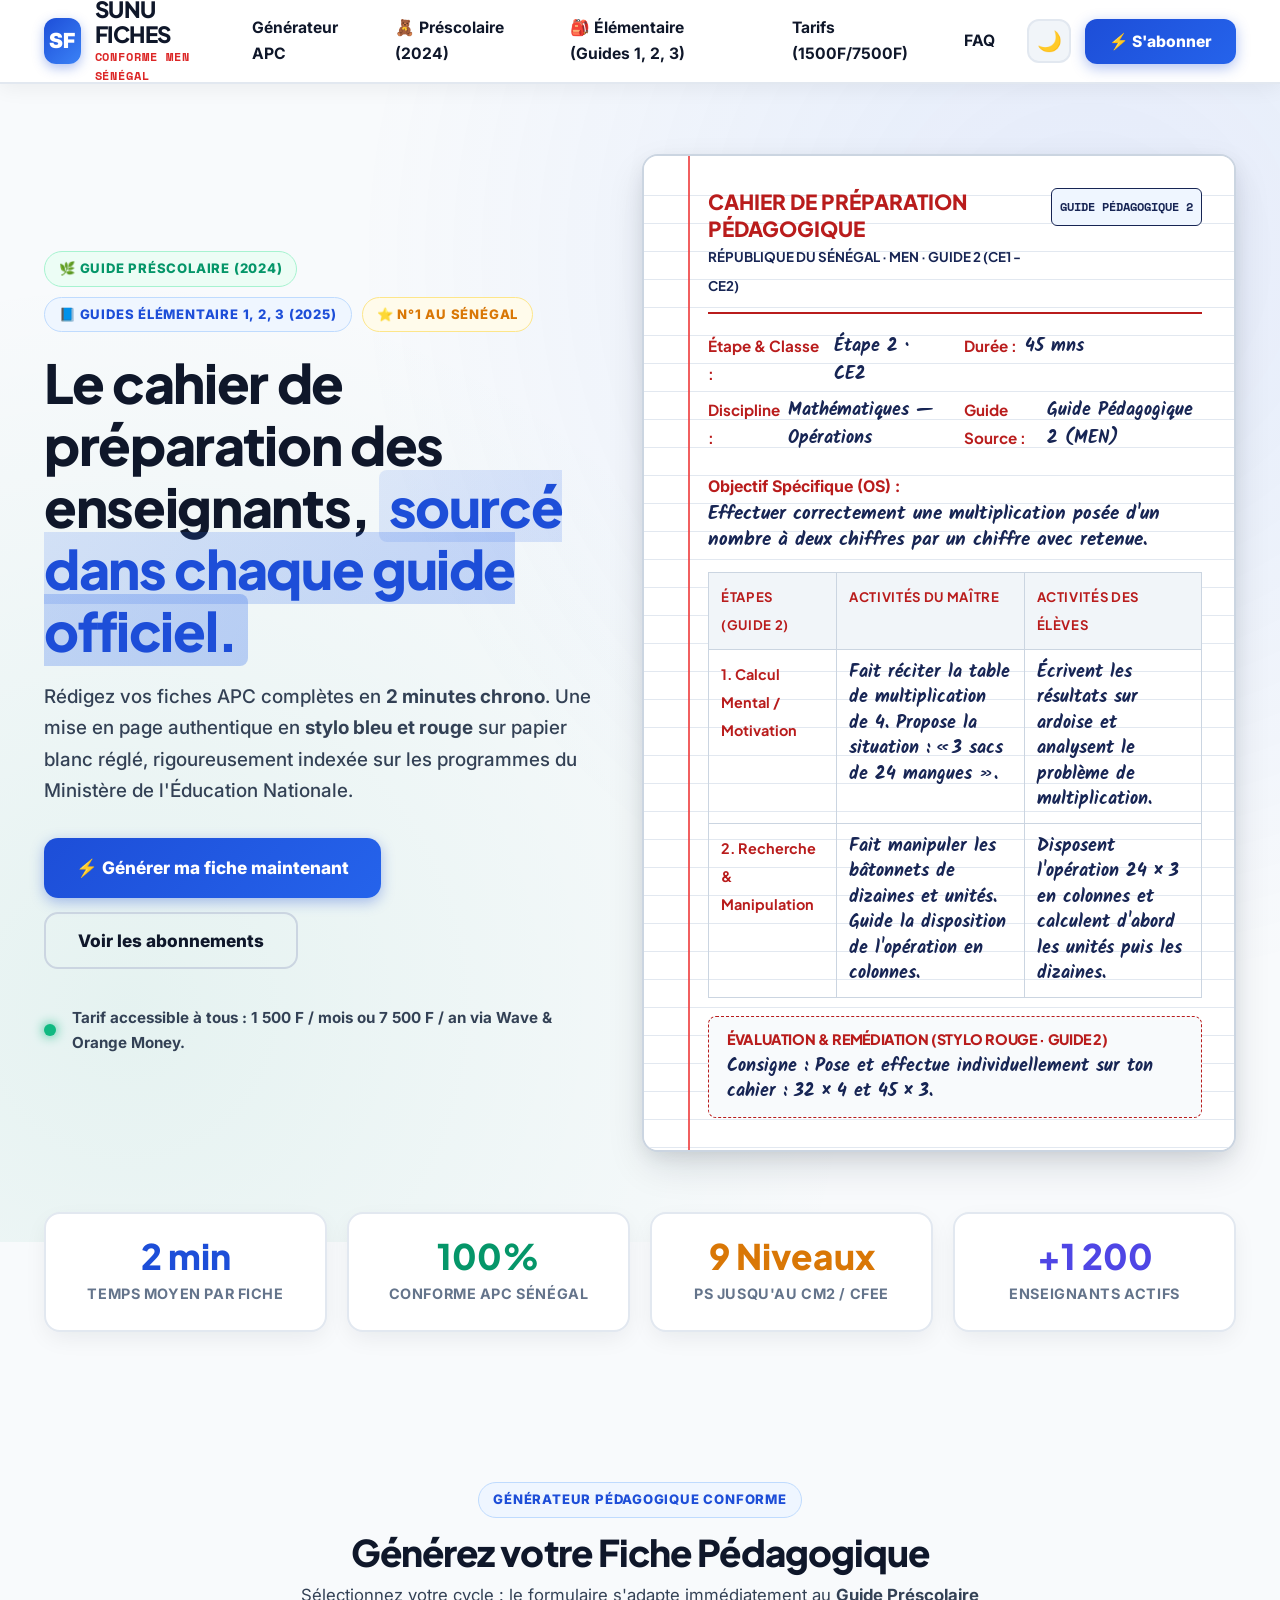
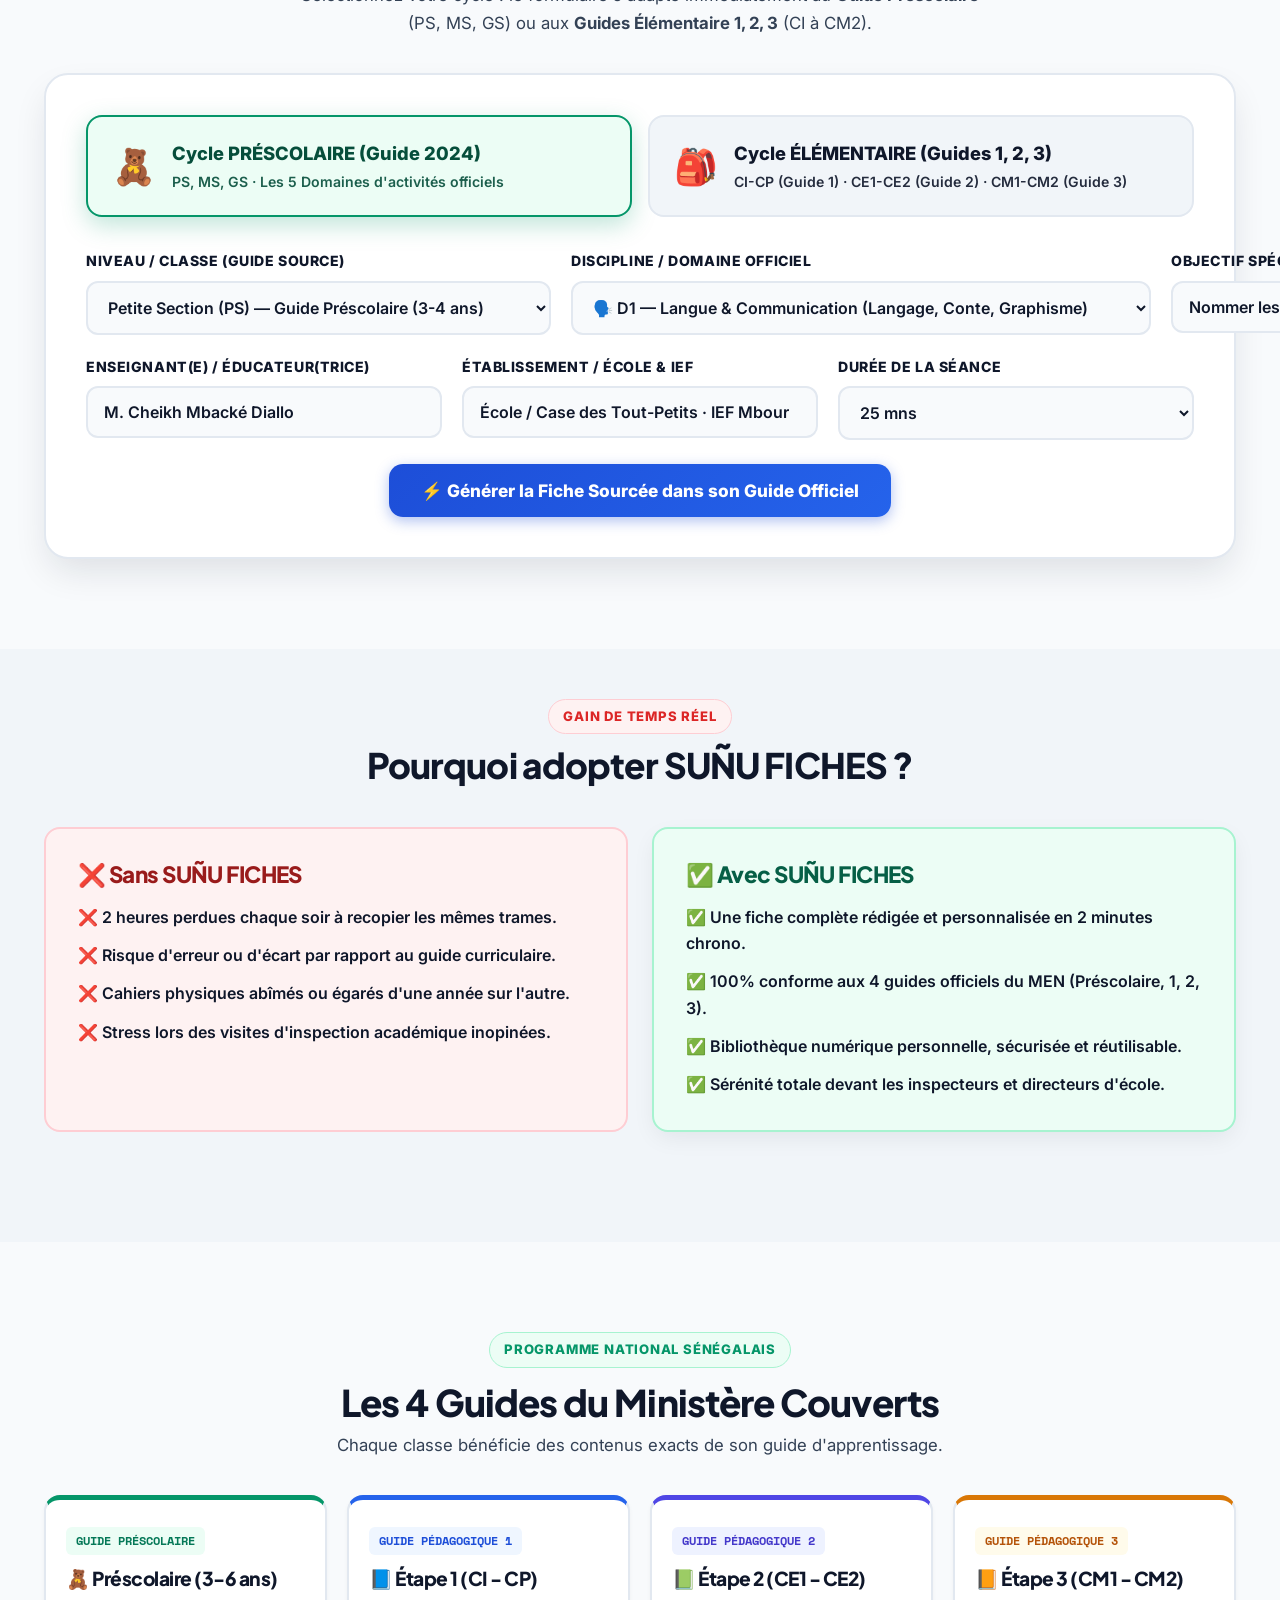
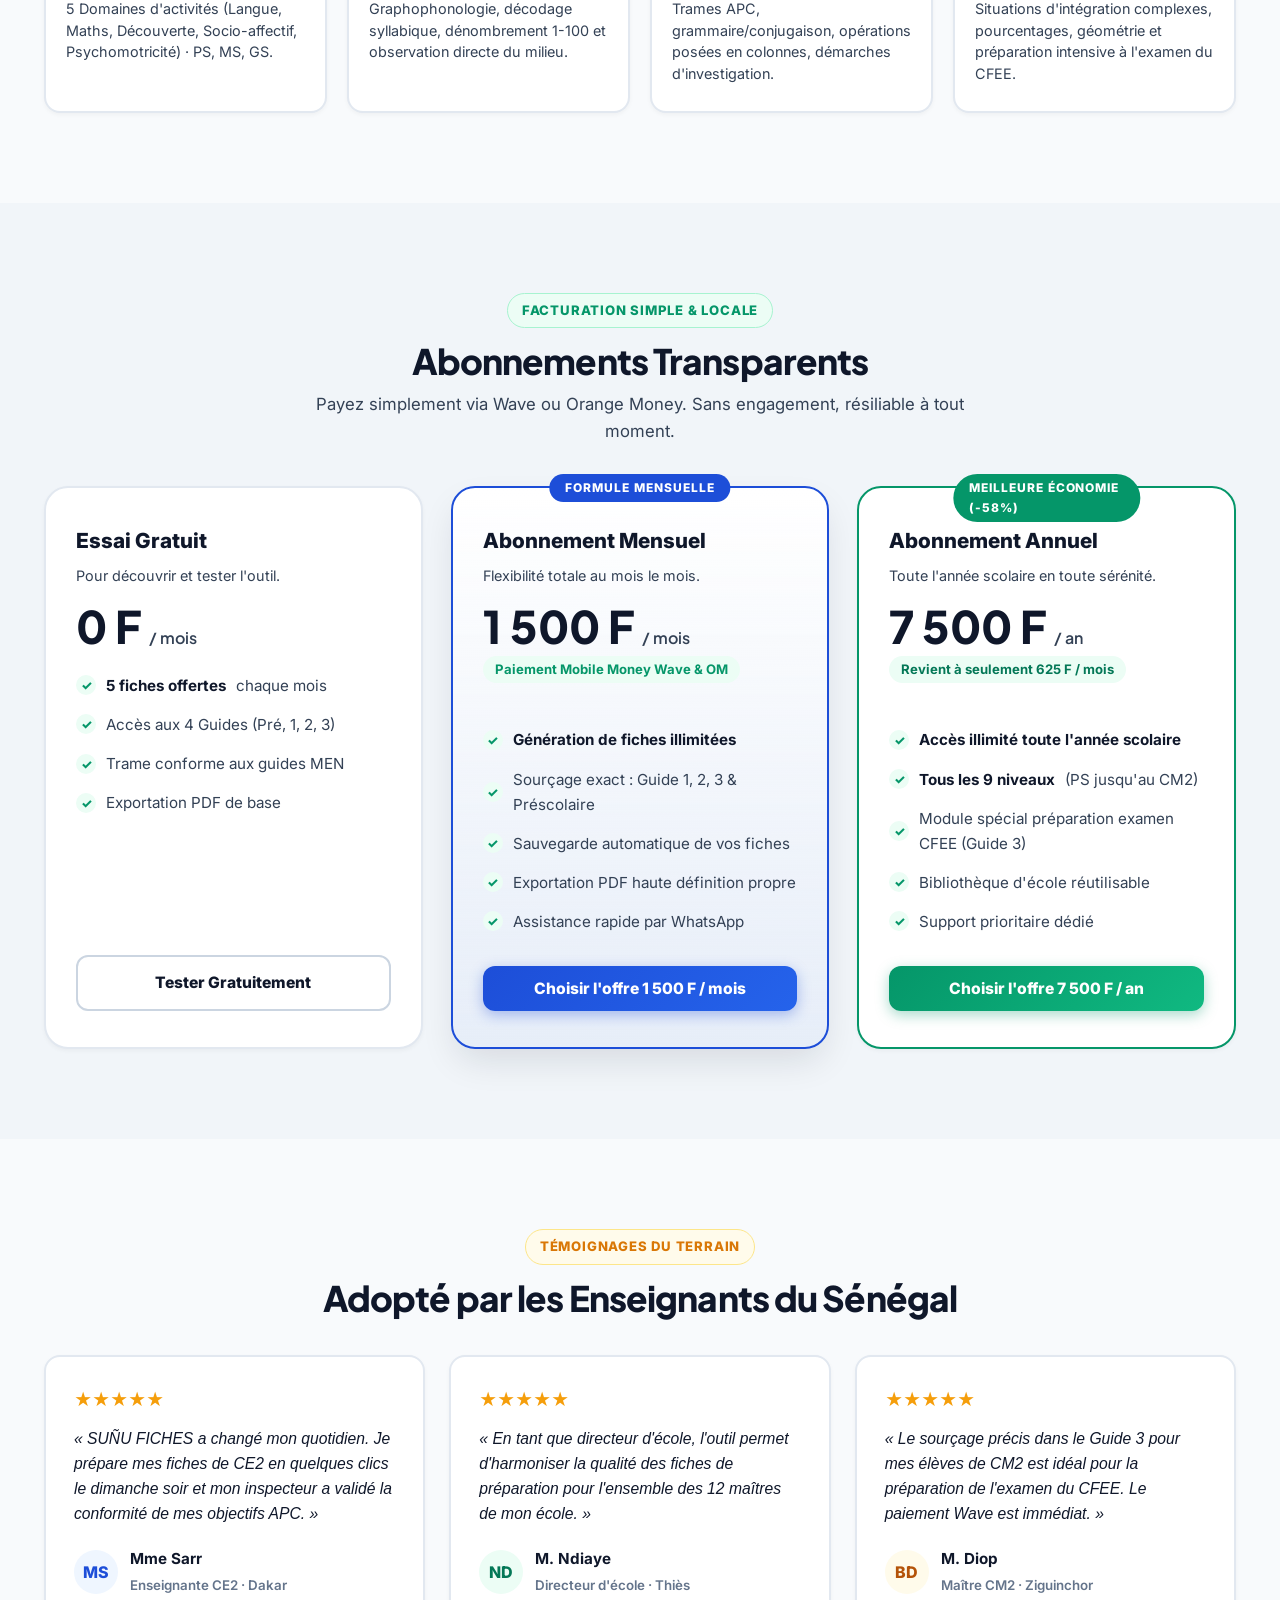
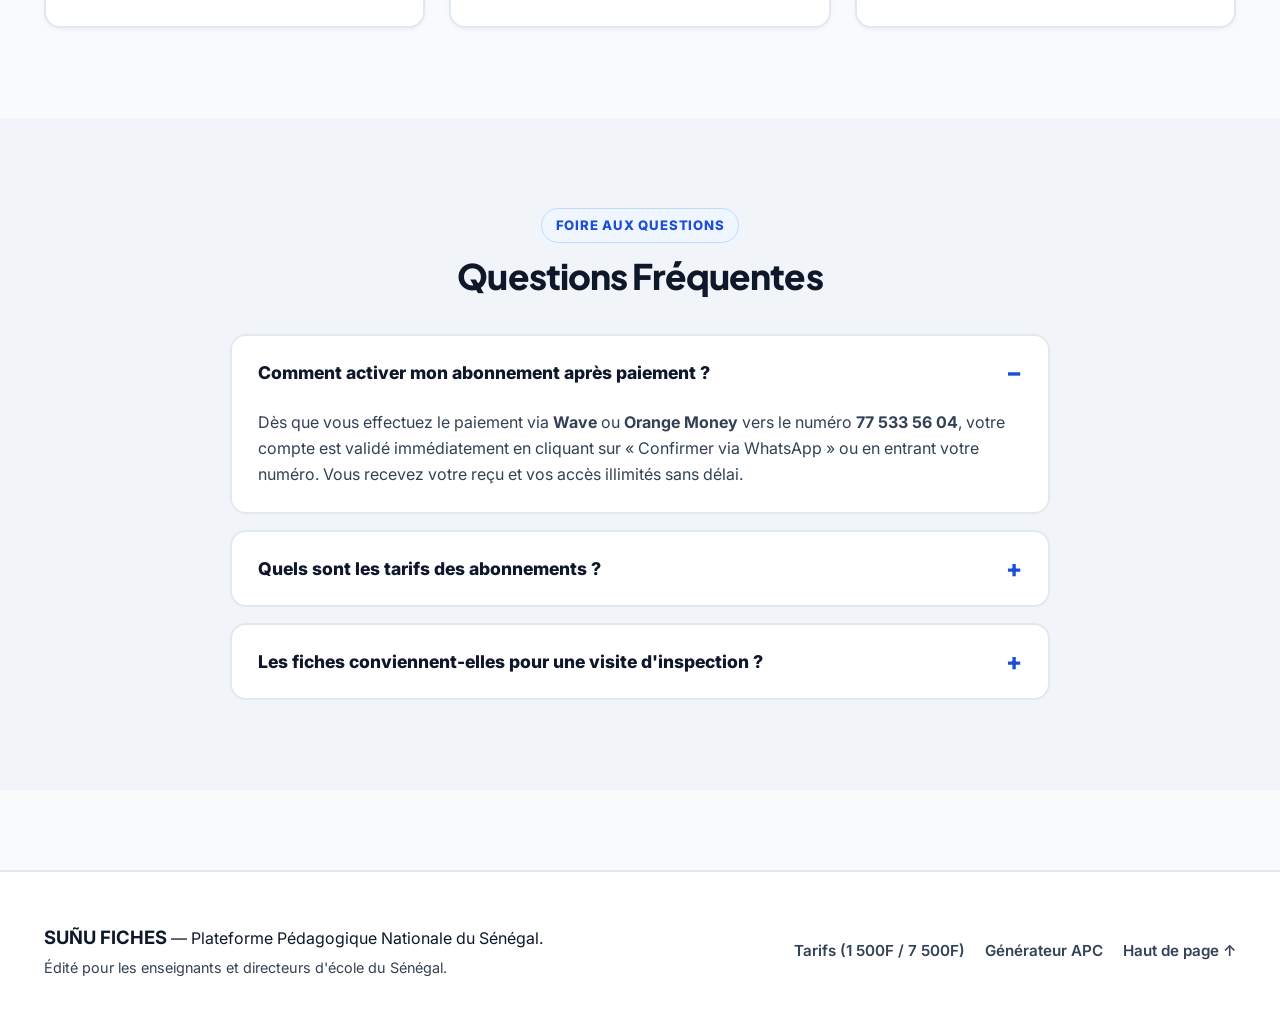
==== commit e434dc94: "design-professionnel-couleurs-adaptees-senegal-et-temoignages" ====
--- a/index.html
+++ b/index.html
@@ -3,17 +3,17 @@
 <head>
 <meta charset="UTF-8">
 <meta name="viewport" content="width=device-width, initial-scale=1">
-<title>SUÑU FICHES — Plateforme N°1 de Fiches Pédagogiques au Sénégal</title>
-<meta name="description" content="Générateur professionnel de fiches pédagogiques APC conformes aux guides officiels du MEN sénégalais : Guide Préscolaire (2024), Guide 1 (CI-CP), Guide 2 (CE1-CE2), Guide 3 (CM1-CM2).">
-
-<!-- Google Fonts: Inter pour l'interface pro + Kalam & Caveat pour l'écriture stylo plume/bille authentique -->
+<title>SUÑU FICHES — La Plateforme N°1 de Fiches Pédagogiques au Sénégal</title>
+<meta name="description" content="Générateur pédagogique professionnel APC conforme aux guides officiels du MEN : Guide Préscolaire (2024), Guide 1 (CI-CP), Guide 2 (CE1-CE2), Guide 3 (CM1-CM2). Format cahier authentique stylo bleu et rouge.">
+
+<!-- Polices Google Fonts : Plus Jakarta Sans (titres), Inter (corps), Kalam & Caveat (écriture stylo) -->
 <link rel="preconnect" href="https://fonts.googleapis.com">
 <link rel="preconnect" href="https://fonts.gstatic.com" crossorigin>
 <link href="https://fonts.googleapis.com/css2?family=Caveat:wght@600;700&family=Inter:wght@400;500;600;700;800;900&family=Kalam:wght@400;700&family=Plus+Jakarta+Sans:wght@600;700;800;900&family=Space+Mono:wght@700&display=swap" rel="stylesheet">
 
 <style>
 /* ==========================================================================
-   DESIGN SYSTEM & CSS VARIABLES (LIGHT / DARK THEMES)
+   PALETTE DE COULEURS HARMONIEUSE & INSTITUTIONNELLE
    ========================================================================== */
 :root {
   --font-sans: 'Inter', -apple-system, BlinkMacSystemFont, 'Segoe UI', Roboto, sans-serif;
@@ -21,27 +21,39 @@
   --font-hand: 'Kalam', 'Caveat', cursive, sans-serif;
   --font-mono: 'Space Mono', monospace;
 
-  /* Couleurs Principales Mode Clair */
+  /* Couleurs Thème Clair */
   --bg-body: #F8FAFC;
   --bg-card: #FFFFFF;
   --bg-card-subtle: #F1F5F9;
-  --bg-nav: #FFFFFF;
-  --border-color: #CBD5E1;
+  --bg-card-elevated: #FFFFFF;
+  --bg-nav: rgba(255, 255, 255, 0.95);
+  --border-color: #E2E8F0;
+  --border-strong: #CBD5E1;
   --border-focus: #2563EB;
 
   --text-main: #0F172A;
   --text-muted: #334155;
   --text-light: #64748B;
 
-  --primary: #1D4ED8;
-  --primary-hover: #1E40AF;
-  --accent-red: #DC2626;
-  --accent-green: #059669;
-  --accent-green-bg: #ECFDF5;
-  --accent-green-text: #065F46;
-  --accent-blue-bg: #EFF6FF;
-  --accent-blue-text: #1E40AF;
-  --accent-red-bg: #FEF2F2;
+  /* Couleurs d'accentuation adaptées */
+  --bleu-royal: #1D4ED8;
+  --bleu-royal-light: #EFF6FF;
+  --bleu-royal-border: #BFDBFE;
+
+  --vert-senegal: #059669;
+  --vert-senegal-light: #ECFDF5;
+  --vert-senegal-border: #A7F3D0;
+
+  --or-teranga: #D97706;
+  --or-teranga-light: #FFFBEB;
+  --or-teranga-border: #FDE68A;
+
+  --rouge-rectorat: #DC2626;
+  --rouge-rectorat-light: #FEF2F2;
+  --rouge-rectorat-border: #FECDD3;
+
+  --indigo-pro: #4F46E5;
+  --indigo-pro-light: #EEF2FF;
 
   /* Cahier de Préparation / Fiche (Papier Blanc Réglé) */
   --cahier-bg: #FFFFFF;
@@ -49,54 +61,64 @@
   --cahier-margin: #EF4444;
   --stylo-bleu: #172554;      /* Encre bleu Bic authentique */
   --stylo-rouge: #B91C1C;     /* Encre rouge correction/titre */
-  --cahier-shadow: 0 16px 36px -4px rgba(15, 23, 42, 0.14), 0 6px 16px -2px rgba(15, 23, 42, 0.08);
-
-  --shadow-sm: 0 2px 4px rgba(0,0,0,0.06);
-  --shadow-md: 0 6px 18px rgba(0,0,0,0.08);
-  --shadow-lg: 0 14px 34px rgba(0,0,0,0.12);
-  --radius-sm: 8px;
-  --radius-md: 14px;
-  --radius-lg: 20px;
+  --cahier-shadow: 0 16px 40px -6px rgba(15, 23, 42, 0.16), 0 6px 18px -2px rgba(15, 23, 42, 0.08);
+
+  --shadow-sm: 0 2px 4px rgba(0,0,0,0.04);
+  --shadow-md: 0 8px 24px -4px rgba(15, 23, 42, 0.08);
+  --shadow-lg: 0 16px 36px -6px rgba(15, 23, 42, 0.12);
+  --radius-sm: 10px;
+  --radius-md: 16px;
+  --radius-lg: 24px;
   --max-w: 1240px;
 }
 
 [data-theme="dark"] {
-  --bg-body: #0B0F19;
-  --bg-card: #131B2E;
-  --bg-card-subtle: #1E293B;
-  --bg-nav: #0F172A;
-  --border-color: #334155;
+  --bg-body: #090D16;
+  --bg-card: #111827;
+  --bg-card-subtle: #1F2937;
+  --bg-card-elevated: #1A2333;
+  --bg-nav: rgba(15, 23, 42, 0.95);
+  --border-color: #2D3748;
+  --border-strong: #4A5568;
   --border-focus: #3B82F6;
 
-  --text-main: #FFFFFF;
-  --text-muted: #CBD5E1;
-  --text-light: #94A3B8;
-
-  --primary: #3B82F6;
-  --primary-hover: #60A5FA;
-  --accent-red: #F87171;
-  --accent-green: #10B981;
-  --accent-green-bg: #064E3B;
-  --accent-green-text: #FFFFFF;
-  --accent-blue-bg: #1E3A8A;
-  --accent-blue-text: #FFFFFF;
-  --accent-red-bg: #450A0A;
-
-  /* Le cahier reste une feuille blanche authentique de haute lisibilité */
+  --text-main: #F9FAFB;
+  --text-muted: #D1D5DB;
+  --text-light: #9CA3AF;
+
+  --bleu-royal: #3B82F6;
+  --bleu-royal-light: #1E3A8A;
+  --bleu-royal-border: #2563EB;
+
+  --vert-senegal: #10B981;
+  --vert-senegal-light: #064E3B;
+  --vert-senegal-border: #059669;
+
+  --or-teranga: #F59E0B;
+  --or-teranga-light: #78350F;
+  --or-teranga-border: #D97706;
+
+  --rouge-rectorat: #F87171;
+  --rouge-rectorat-light: #7F1D1D;
+  --rouge-rectorat-border: #DC2626;
+
+  --indigo-pro: #818CF8;
+  --indigo-pro-light: #312E81;
+
   --cahier-bg: #FFFFFF;
   --cahier-line: #E2E8F0;
   --cahier-margin: #EF4444;
   --stylo-bleu: #172554;
   --stylo-rouge: #B91C1C;
-  --cahier-shadow: 0 16px 44px rgba(0, 0, 0, 0.7);
-
-  --shadow-sm: 0 2px 6px rgba(0,0,0,0.4);
-  --shadow-md: 0 8px 22px rgba(0,0,0,0.5);
-  --shadow-lg: 0 16px 36px rgba(0,0,0,0.6);
+  --cahier-shadow: 0 20px 50px rgba(0, 0, 0, 0.7);
+
+  --shadow-sm: 0 2px 4px rgba(0,0,0,0.4);
+  --shadow-md: 0 8px 24px rgba(0,0,0,0.5);
+  --shadow-lg: 0 16px 40px rgba(0,0,0,0.6);
 }
 
 /* ==========================================================================
-   RESET & TYPOGRAPHY
+   RESET & TYPOGRAPHY PRO
    ========================================================================== */
 *, *::before, *::after { box-sizing: border-box; margin: 0; padding: 0; }
 html { scroll-behavior: smooth; font-size: 16px; -webkit-text-size-adjust: 100%; }
@@ -110,99 +132,103 @@
 }
 
 .container { max-width: var(--max-w); margin: 0 auto; padding: 0 24px; }
-.section { padding: 80px 0; }
-.section--tight { padding: 48px 0; }
+.section { padding: 90px 0; }
+.section--tight { padding: 50px 0; }
 
 h1, h2, h3, h4 {
   font-family: var(--font-heading);
   color: var(--text-main);
-  line-height: 1.22;
+  line-height: 1.2;
   font-weight: 800;
-  letter-spacing: -0.02em;
+  letter-spacing: -0.025em;
 }
 
 p { color: var(--text-muted); font-size: 1.05rem; }
 a { color: inherit; text-decoration: none; }
 button { cursor: pointer; border: none; font-family: inherit; }
 
-/* Badges & Pastilles */
+/* Badges Éclatants & Professionnels */
 .badge {
-  display: inline-flex; align-items: center; gap: 6px;
+  display: inline-flex; align-items: center; gap: 7px;
   font-size: 0.82rem; font-weight: 800; text-transform: uppercase;
-  letter-spacing: 0.05em; padding: 6px 14px; border-radius: 999px;
-}
-.badge--primary { background: #DBEAFE; color: #1D4ED8; border: 1px solid #93C5FD; }
-.badge--green { background: #DCFCE7; color: #047857; border: 1px solid #86EFAC; }
-.badge--red { background: #FEE2E2; color: #B91C1C; border: 1px solid #FCA5A5; }
+  letter-spacing: 0.06em; padding: 6px 14px; border-radius: 999px;
+}
+.badge--blue { background: var(--bleu-royal-light); color: var(--bleu-royal); border: 1px solid var(--bleu-royal-border); }
+.badge--green { background: var(--vert-senegal-light); color: var(--vert-senegal); border: 1px solid var(--vert-senegal-border); }
+.badge--gold { background: var(--or-teranga-light); color: var(--or-teranga); border: 1px solid var(--or-teranga-border); }
+.badge--red { background: var(--rouge-rectorat-light); color: var(--rouge-rectorat); border: 1px solid var(--rouge-rectorat-border); }
 
 /* ==========================================================================
-   EN-TÊTE ULTRA-VISIBLE, HAUT CONTRASTE & DESIGN PRO
+   HEADER & NAVIGATION HAUTE VISIBILITÉ
    ========================================================================== */
 .header {
   position: sticky; top: 0; z-index: 200;
   background: var(--bg-nav);
+  backdrop-filter: blur(14px);
   border-bottom: 2px solid var(--border-color);
-  box-shadow: 0 4px 18px rgba(0, 0, 0, 0.08);
+  box-shadow: 0 4px 20px rgba(0, 0, 0, 0.06);
   transition: all 0.2s;
 }
 .header__inner {
   display: flex; align-items: center; justify-content: space-between;
-  height: 80px; gap: 20px;
-}
-
-.logo {
-  display: flex; align-items: center; gap: 14px;
-}
+  height: 82px; gap: 20px;
+}
+
+.logo { display: flex; align-items: center; gap: 14px; }
 .logo-icon {
-  width: 44px; height: 44px; border-radius: 12px;
-  background: linear-gradient(135deg, #1E40AF 0%, #3B82F6 100%);
-  display: grid; place-items: center; color: white; font-weight: 900; font-size: 1.25rem;
-  box-shadow: 0 4px 10px rgba(30, 64, 175, 0.35);
+  width: 46px; height: 46px; border-radius: 12px;
+  background: linear-gradient(135deg, #1D4ED8 0%, #3B82F6 100%);
+  display: grid; place-items: center; color: white; font-weight: 900; font-size: 1.3rem;
+  box-shadow: 0 4px 12px rgba(29, 78, 216, 0.35);
 }
 .logo-text strong {
-  display: block; font-family: var(--font-heading); font-size: 1.35rem;
+  display: block; font-family: var(--font-heading); font-size: 1.4rem;
   font-weight: 900; color: var(--text-main); line-height: 1.1; letter-spacing: -0.02em;
 }
 .logo-text small {
   display: block; font-family: var(--font-mono); font-size: 0.72rem;
-  font-weight: 700; color: #DC2626; letter-spacing: 0.08em; text-transform: uppercase;
+  font-weight: 700; color: var(--rouge-rectorat); letter-spacing: 0.08em; text-transform: uppercase;
 }
 
 .nav { display: flex; align-items: center; gap: 28px; }
 .nav a {
-  font-weight: 700; font-size: 1rem; color: var(--text-main);
+  font-weight: 700; font-size: 0.98rem; color: var(--text-main);
   padding: 8px 12px; border-radius: 8px; transition: all 0.15s;
 }
-.nav a:hover { color: #1D4ED8; background: var(--bg-card-subtle); }
+.nav a:hover { color: var(--bleu-royal); background: var(--bg-card-subtle); }
 
 .header__actions { display: flex; align-items: center; gap: 14px; }
 
-/* Bouton Thème Sombre/Clair */
 .theme-toggle-btn {
   display: inline-flex; align-items: center; justify-content: center;
-  width: 46px; height: 46px; border-radius: 12px;
+  width: 44px; height: 44px; border-radius: 12px;
   background: var(--bg-card-subtle); color: var(--text-main);
-  border: 2px solid var(--border-color); font-size: 1.3rem;
+  border: 2px solid var(--border-color); font-size: 1.25rem;
   transition: all 0.2s; cursor: pointer;
 }
-.theme-toggle-btn:hover { background: var(--border-color); transform: scale(1.05); }
-
-/* Boutons CTA */
+.theme-toggle-btn:hover { background: var(--border-strong); transform: scale(1.05); }
+
+/* Boutons d'Action Professionnels */
 .btn {
   display: inline-flex; align-items: center; justify-content: center; gap: 10px;
   font-weight: 800; font-size: 0.98rem; padding: 13px 24px; border-radius: 12px;
   transition: all 0.2s cubic-bezier(0.16, 1, 0.3, 1); white-space: nowrap;
 }
 .btn--primary {
-  background: #1D4ED8; color: #FFFFFF;
-  box-shadow: 0 4px 14px rgba(29, 78, 216, 0.35);
-}
-.btn--primary:hover { background: #1E40AF; transform: translateY(-2px); box-shadow: 0 6px 20px rgba(29, 78, 216, 0.45); }
+  background: linear-gradient(135deg, #1D4ED8 0%, #2563EB 100%);
+  color: #FFFFFF; box-shadow: 0 4px 14px rgba(29, 78, 216, 0.35);
+}
+.btn--primary:hover { background: #1E40AF; transform: translateY(-2px); box-shadow: 0 8px 22px rgba(29, 78, 216, 0.45); }
 .btn--success {
-  background: #059669; color: #FFFFFF;
-  box-shadow: 0 4px 14px rgba(5, 150, 105, 0.35);
-}
-.btn--success:hover { background: #047857; transform: translateY(-2px); }
+  background: linear-gradient(135deg, #059669 0%, #10B981 100%);
+  color: #FFFFFF; box-shadow: 0 4px 14px rgba(5, 150, 105, 0.35);
+}
+.btn--success:hover { background: #047857; transform: translateY(-2px); box-shadow: 0 8px 22px rgba(5, 150, 105, 0.45); }
+.btn--gold {
+  background: linear-gradient(135deg, #D97706 0%, #F59E0B 100%);
+  color: #FFFFFF; box-shadow: 0 4px 14px rgba(217, 119, 6, 0.35);
+}
+.btn--gold:hover { background: #B45309; transform: translateY(-2px); }
 .btn--wave {
   background: #00C3F7; color: #003648; font-weight: 900;
   box-shadow: 0 4px 14px rgba(0, 195, 247, 0.35);
@@ -215,29 +241,30 @@
 .btn--whatsapp:hover { background: #1EBE5D; transform: translateY(-2px); }
 .btn--outline {
   background: transparent; color: var(--text-main);
-  border: 2px solid var(--border-color);
+  border: 2px solid var(--border-strong);
 }
 .btn--outline:hover { background: var(--bg-card-subtle); border-color: var(--text-main); }
 .btn--lg { padding: 16px 32px; font-size: 1.08rem; border-radius: 14px; }
 .btn--full { width: 100%; }
 
 /* ==========================================================================
-   HERO SECTION
+   HERO SECTION AVEC DÉGRADÉ RAFFINÉ
    ========================================================================== */
 .hero {
-  padding: 60px 0 80px;
-  background: radial-gradient(circle at top right, rgba(37, 99, 235, 0.08) 0%, transparent 60%);
+  padding: 70px 0 90px;
+  background: radial-gradient(circle at 85% 15%, rgba(37, 99, 235, 0.1) 0%, transparent 50%),
+              radial-gradient(circle at 10% 80%, rgba(5, 150, 105, 0.08) 0%, transparent 50%);
 }
 .hero__grid {
-  display: grid; grid-template-columns: 1fr 1.05fr; gap: 48px; align-items: center;
+  display: grid; grid-template-columns: 1fr 1.08fr; gap: 48px; align-items: center;
 }
 .hero__badge-row { margin-bottom: 20px; display: flex; flex-wrap: wrap; gap: 10px; }
 .hero h1 {
-  font-size: clamp(2.4rem, 4.2vw, 3.5rem);
+  font-size: clamp(2.4rem, 4.2vw, 3.6rem);
   line-height: 1.15; margin-bottom: 20px;
 }
 .hero h1 em {
-  font-style: normal; color: #1D4ED8;
+  font-style: normal; color: var(--bleu-royal);
   background: linear-gradient(120deg, rgba(37, 99, 235, 0.12) 0%, rgba(37, 99, 235, 0.28) 100%);
   padding: 2px 10px; border-radius: 8px;
 }
@@ -254,6 +281,28 @@
   width: 12px; height: 12px; border-radius: 50%;
   background: #10B981; box-shadow: 0 0 12px #10B981; flex-shrink: 0;
 }
+
+/* ==========================================================================
+   BARRE DE STATISTIQUES & IMPACT
+   ========================================================================== */
+.stats-strip {
+  display: grid; grid-template-columns: repeat(4, 1fr); gap: 20px;
+  margin: -30px auto 60px;
+}
+.stat-box {
+  background: var(--bg-card);
+  border: 2px solid var(--border-color);
+  border-radius: var(--radius-md);
+  padding: 24px; text-align: center;
+  box-shadow: var(--shadow-md);
+  transition: transform 0.2s;
+}
+.stat-box:hover { transform: translateY(-4px); }
+.stat-box strong {
+  font-family: var(--font-heading); font-size: 2.2rem; font-weight: 900;
+  display: block; line-height: 1; margin-bottom: 6px;
+}
+.stat-box span { font-size: 0.9rem; font-weight: 700; color: var(--text-light); text-transform: uppercase; letter-spacing: 0.04em; }
 
 /* ==========================================================================
    LE CAHIER DE PRÉPARATION AUTHENTIQUE (STYLO BLEU & ROUGE SUR PAPIER RÉGLÉ)
@@ -387,7 +436,7 @@
   cursor: pointer; transition: all 0.2s cubic-bezier(0.16, 1, 0.3, 1);
   user-select: none;
 }
-.cycle-card:hover { border-color: #1D4ED8; transform: translateY(-2px); }
+.cycle-card:hover { border-color: var(--bleu-royal); transform: translateY(-2px); }
 
 /* État actif Préscolaire (Visible et contrasté à 100%) */
 .cycle-card.active-pre {
@@ -437,6 +486,48 @@
   outline: none; border-color: var(--border-focus); background: var(--bg-card);
   box-shadow: 0 0 0 4px rgba(37, 99, 235, 0.2);
 }
+
+/* ==========================================================================
+   TABLEAU COMPARATIF AVANT / APRÈS SUÑU FICHES
+   ========================================================================== */
+.compare-grid {
+  display: grid; grid-template-columns: 1fr 1fr; gap: 24px;
+  margin: 40px 0 60px;
+}
+.compare-box {
+  border-radius: var(--radius-md); padding: 32px;
+  border: 2px solid; position: relative;
+}
+.compare-box--before {
+  background: var(--rouge-rectorat-light); border-color: var(--rouge-rectorat-border);
+}
+.compare-box--after {
+  background: var(--vert-senegal-light); border-color: var(--vert-senegal-border);
+  box-shadow: var(--shadow-md);
+}
+.compare-box h3 { font-size: 1.4rem; margin-bottom: 16px; display: flex; align-items: center; gap: 10px; }
+.compare-list { list-style: none; display: grid; gap: 12px; font-size: 1rem; color: var(--text-main); font-weight: 600; }
+.compare-list li { display: flex; align-items: flex-start; gap: 10px; }
+
+/* ==========================================================================
+   LES 4 GUIDES OFFICIELS DU MINISTÈRE
+   ========================================================================== */
+.guides-showcase-grid {
+  display: grid; grid-template-columns: repeat(4, 1fr); gap: 20px;
+  margin-top: 36px;
+}
+.guide-card-item {
+  background: var(--bg-card);
+  border: 2px solid var(--border-color);
+  border-radius: var(--radius-md);
+  padding: 26px 20px;
+  transition: all 0.2s; position: relative;
+  box-shadow: var(--shadow-sm);
+}
+.guide-card-item:hover { transform: translateY(-4px); box-shadow: var(--shadow-md); }
+.guide-card-tag { font-family: var(--font-mono); font-size: 0.75rem; font-weight: 800; text-transform: uppercase; padding: 4px 10px; border-radius: 6px; display: inline-block; margin-bottom: 12px; }
+.guide-card-item h4 { font-size: 1.2rem; margin-bottom: 8px; }
+.guide-card-item p { font-size: 0.9rem; color: var(--text-muted); line-height: 1.5; }
 
 /* ==========================================================================
    TARIFS & FACTURATION PROFESSIONNELLE (1 500 F / MOIS & 7 500 F / AN)
@@ -455,24 +546,24 @@
 }
 .price-card:hover { transform: translateY(-4px); box-shadow: var(--shadow-md); }
 .price-card--featured {
-  border-color: #1D4ED8; box-shadow: var(--shadow-lg);
-  background: linear-gradient(180deg, var(--bg-card) 0%, rgba(37, 99, 235, 0.04) 100%);
+  border-color: var(--bleu-royal); box-shadow: var(--shadow-lg);
+  background: linear-gradient(180deg, var(--bg-card) 0%, rgba(37, 99, 235, 0.05) 100%);
 }
 .price-badge-top {
   position: absolute; top: -14px; left: 50%; transform: translateX(-50%);
-  background: #1D4ED8; color: white; font-weight: 800; font-size: 0.75rem;
+  background: var(--bleu-royal); color: white; font-weight: 800; font-size: 0.75rem;
   padding: 4px 16px; border-radius: 999px; text-transform: uppercase; letter-spacing: 0.08em;
 }
-.price-title { font-size: 1.25rem; font-weight: 800; margin-bottom: 6px; }
+.price-title { font-size: 1.3rem; font-weight: 800; margin-bottom: 6px; }
 .price-amount {
-  font-size: 2.7rem; font-weight: 800; font-family: var(--font-heading);
+  font-size: 2.8rem; font-weight: 900; font-family: var(--font-heading);
   color: var(--text-main); margin: 16px 0 6px; line-height: 1;
 }
 .price-amount span { font-size: 1rem; font-weight: 600; color: var(--text-muted); }
 .price-saving {
   display: inline-block; font-size: 0.82rem; font-weight: 700;
-  color: #059669; background: var(--accent-green-bg);
-  padding: 2px 10px; border-radius: 999px; margin-bottom: 20px;
+  color: #059669; background: var(--vert-senegal-light);
+  padding: 3px 12px; border-radius: 999px; margin-bottom: 20px;
 }
 .price-features {
   list-style: none; margin: 24px 0 32px; display: grid; gap: 14px;
@@ -482,7 +573,7 @@
 .price-features li strong { color: var(--text-main); }
 .check-icon {
   width: 20px; height: 20px; border-radius: 50%;
-  background: var(--accent-green-bg); color: var(--accent-green);
+  background: var(--vert-senegal-light); color: var(--vert-senegal);
   display: grid; place-items: center; font-size: 0.8rem; font-weight: 800; flex-shrink: 0;
 }
 
@@ -540,9 +631,9 @@
   background: var(--bg-card-subtle); transition: all 0.2s;
   display: flex; flex-direction: column; align-items: center; gap: 6px;
 }
-.pay-option-card:hover { border-color: #1D4ED8; }
+.pay-option-card:hover { border-color: var(--bleu-royal); }
 .pay-option-card.selected {
-  border-color: #1D4ED8; background: var(--accent-blue-bg);
+  border-color: var(--bleu-royal); background: var(--bleu-royal-light);
   box-shadow: 0 0 0 3px rgba(37, 99, 235, 0.2);
 }
 .pay-option-icon { font-size: 1.6rem; }
@@ -561,23 +652,30 @@
 }
 
 /* ==========================================================================
+   TÉMOIGNAGES AVEC ÉTOILES
+   ========================================================================== */
+.testi-grid {
+  display: grid; grid-template-columns: repeat(3, 1fr); gap: 24px;
+  margin-top: 36px;
+}
+.testi-card {
+  background: var(--bg-card); border: 2px solid var(--border-color);
+  border-radius: var(--radius-md); padding: 28px;
+  display: flex; flex-direction: column; justify-content: space-between;
+  box-shadow: var(--shadow-sm);
+}
+.testi-stars { color: #F59E0B; font-size: 1.1rem; margin-bottom: 12px; }
+.testi-quote { font-style: italic; font-size: 0.98rem; line-height: 1.6; color: var(--text-main); margin-bottom: 20px; }
+.testi-author { display: flex; align-items: center; gap: 12px; }
+.testi-avatar {
+  width: 44px; height: 44px; border-radius: 50%;
+  background: var(--bleu-royal-light); color: var(--bleu-royal);
+  display: grid; place-items: center; font-weight: 800; font-size: 1rem;
+}
+
+/* ==========================================================================
    SECTIONS CONTENU & FAQ
    ========================================================================== */
-.curric-card {
-  background: var(--bg-card); border: 2px solid var(--border-color);
-  border-radius: var(--radius-lg); padding: 36px; margin-bottom: 32px;
-}
-.domains-list { display: flex; flex-wrap: wrap; gap: 10px; margin-top: 18px; }
-.domain-tag {
-  background: var(--bg-card-subtle); color: var(--text-main);
-  border: 1.5px solid var(--border-color); padding: 10px 18px;
-  border-radius: 10px; font-weight: 700; font-size: 0.95rem;
-}
-.domain-tag--pre { background: #ECFDF5; border-color: #86EFAC; color: #047857; }
-[data-theme="dark"] .domain-tag--pre { background: #064E3B; border-color: #10B981; color: #FFFFFF; }
-.domain-tag--elem { background: #EFF6FF; border-color: #93C5FD; color: #1D4ED8; }
-[data-theme="dark"] .domain-tag--elem { background: #1E3A8A; border-color: #3B82F6; color: #FFFFFF; }
-
 .faq-box { max-width: 820px; margin: 0 auto; display: grid; gap: 16px; }
 .faq-item {
   background: var(--bg-card); border: 2px solid var(--border-color);
@@ -589,7 +687,7 @@
   display: flex; justify-content: space-between; align-items: center; cursor: pointer;
 }
 .faq-question::after {
-  content: "+"; font-size: 1.5rem; color: #1D4ED8; font-weight: 800;
+  content: "+"; font-size: 1.5rem; color: var(--bleu-royal); font-weight: 800;
   transition: transform 0.2s;
 }
 .faq-item.is-open .faq-question::after { content: "−"; }
@@ -628,7 +726,7 @@
 /* Responsive */
 @media (max-width: 992px) {
   .hero__grid { grid-template-columns: 1fr; gap: 40px; }
-  .form-grid-3, .pricing-grid { grid-template-columns: 1fr; }
+  .stats-strip, .form-grid-3, .pricing-grid, .guides-showcase-grid, .testi-grid, .compare-grid { grid-template-columns: 1fr; }
   .cycle-selector { grid-template-columns: 1fr; }
   .nav { display: none; }
 }
@@ -673,14 +771,15 @@
     <div class="hero__grid">
       <div>
         <div class="hero__badge-row">
-          <span class="badge badge--green">Guide Préscolaire (2024)</span>
-          <span class="badge badge--primary">Guides Élémentaire 1, 2, 3 (2025)</span>
+          <span class="badge badge--green">🌿 Guide Préscolaire (2024)</span>
+          <span class="badge badge--blue">📘 Guides Élémentaire 1, 2, 3 (2025)</span>
+          <span class="badge badge--gold">⭐ N°1 au Sénégal</span>
         </div>
 
         <h1>Le cahier de préparation des enseignants, <em>sourcé dans chaque guide officiel.</em></h1>
 
         <p class="hero__desc">
-          Chaque fiche générée prend fidèlement ses sources dans son guide de référence : <strong>Guide Préscolaire (5 Domaines)</strong>, <strong>Guide 1 (CI-CP)</strong>, <strong>Guide 2 (CE1-CE2)</strong> et <strong>Guide 3 (CM1-CM2 &amp; CFEE)</strong>.
+          Rédigez vos fiches APC complètes en <strong>2 minutes chrono</strong>. Une mise en page authentique en <strong>stylo bleu et rouge</strong> sur papier blanc réglé, rigoureusement indexée sur les programmes du Ministère de l'Éducation Nationale.
         </p>
 
         <div class="hero__cta-group">
@@ -761,11 +860,33 @@
   </div>
 </section>
 
+<!-- BANDEAU STATISTIQUES & CHIFFRES CLÉS -->
+<div class="container">
+  <div class="stats-strip">
+    <div class="stat-box">
+      <strong style="color: #1D4ED8;">2 min</strong>
+      <span>Temps moyen par fiche</span>
+    </div>
+    <div class="stat-box">
+      <strong style="color: #059669;">100%</strong>
+      <span>Conforme APC Sénégal</span>
+    </div>
+    <div class="stat-box">
+      <strong style="color: #D97706;">9 Niveaux</strong>
+      <span>PS jusqu'au CM2 / CFEE</span>
+    </div>
+    <div class="stat-box">
+      <strong style="color: #4F46E5;">+1 200</strong>
+      <span>Enseignants actifs</span>
+    </div>
+  </div>
+</div>
+
 <!-- SECTION GÉNÉRATEUR INTERACTIF -->
 <section class="section" id="generateur">
   <div class="container">
     <div style="text-align: center; max-width: 680px; margin: 0 auto 36px;">
-      <span class="badge badge--primary">Générateur Pédagogique Conforme</span>
+      <span class="badge badge--blue">Générateur Pédagogique Conforme</span>
       <h2 style="font-size: 2.3rem; margin: 12px 0 8px;">Générez votre Fiche Pédagogique</h2>
       <p>Sélectionnez votre cycle : le formulaire s'adapte immédiatement au <strong>Guide Préscolaire</strong> (PS, MS, GS) ou aux <strong>Guides Élémentaire 1, 2, 3</strong> (CI à CM2).</p>
     </div>
@@ -855,6 +976,75 @@
             <!-- Dynamically populated -->
           </div>
         </div>
+      </div>
+    </div>
+  </div>
+</section>
+
+<!-- SECTION COMPARATIVE AVANT / APRÈS -->
+<section class="section section--tight" style="background: var(--bg-card-subtle);">
+  <div class="container">
+    <div style="text-align: center; max-width: 650px; margin: 0 auto 30px;">
+      <span class="badge badge--red">Gain de Temps Réel</span>
+      <h2 style="font-size: 2.2rem; margin: 10px 0;">Pourquoi adopter SUÑU FICHES ?</h2>
+    </div>
+
+    <div class="compare-grid">
+      <div class="compare-box compare-box--before">
+        <h3 style="color: #991B1B;">❌ Sans SUÑU FICHES</h3>
+        <ul class="compare-list">
+          <li>❌ 2 heures perdues chaque soir à recopier les mêmes trames.</li>
+          <li>❌ Risque d'erreur ou d'écart par rapport au guide curriculaire.</li>
+          <li>❌ Cahiers physiques abîmés ou égarés d'une année sur l'autre.</li>
+          <li>❌ Stress lors des visites d'inspection académique inopinées.</li>
+        </ul>
+      </div>
+
+      <div class="compare-box compare-box--after">
+        <h3 style="color: #065F46;">✅ Avec SUÑU FICHES</h3>
+        <ul class="compare-list">
+          <li>✅ Une fiche complète rédigée et personnalisée en 2 minutes chrono.</li>
+          <li>✅ 100% conforme aux 4 guides officiels du MEN (Préscolaire, 1, 2, 3).</li>
+          <li>✅ Bibliothèque numérique personnelle, sécurisée et réutilisable.</li>
+          <li>✅ Sérénité totale devant les inspecteurs et directeurs d'école.</li>
+        </ul>
+      </div>
+    </div>
+  </div>
+</section>
+
+<!-- VITRINE DES 4 GUIDES OFFICIELS -->
+<section class="section" id="niveaux-prescolaire">
+  <div class="container">
+    <div style="text-align: center; max-width: 680px; margin: 0 auto 36px;">
+      <span class="badge badge--green">Programme National Sénégalais</span>
+      <h2 style="font-size: 2.3rem; margin: 12px 0 8px;">Les 4 Guides du Ministère Couverts</h2>
+      <p>Chaque classe bénéficie des contenus exacts de son guide d'apprentissage.</p>
+    </div>
+
+    <div class="guides-showcase-grid">
+      <div class="guide-card-item" style="border-top: 5px solid #059669;">
+        <span class="guide-card-tag" style="background: #ECFDF5; color: #047857;">GUIDE PRÉSCOLAIRE</span>
+        <h4>🧸 Préscolaire (3-6 ans)</h4>
+        <p>5 Domaines d'activités (Langue, Maths, Découverte, Socio-affectif, Psychomotricité) · PS, MS, GS.</p>
+      </div>
+
+      <div class="guide-card-item" style="border-top: 5px solid #2563EB;">
+        <span class="guide-card-tag" style="background: #EFF6FF; color: #1D4ED8;">GUIDE PÉDAGOGIQUE 1</span>
+        <h4>📘 Étape 1 (CI - CP)</h4>
+        <p>Graphophonologie, décodage syllabique, dénombrement 1-100 et observation directe du milieu.</p>
+      </div>
+
+      <div class="guide-card-item" style="border-top: 5px solid #4F46E5;">
+        <span class="guide-card-tag" style="background: #EEF2FF; color: #4338CA;">GUIDE PÉDAGOGIQUE 2</span>
+        <h4>📗 Étape 2 (CE1 - CE2)</h4>
+        <p>Trames APC, grammaire/conjugaison, opérations posées en colonnes, démarches d'investigation.</p>
+      </div>
+
+      <div class="guide-card-item" style="border-top: 5px solid #D97706;">
+        <span class="guide-card-tag" style="background: #FFFBEB; color: #B45309;">GUIDE PÉDAGOGIQUE 3</span>
+        <h4>📙 Étape 3 (CM1 - CM2)</h4>
+        <p>Situations d'intégration complexes, pourcentages, géométrie et préparation intensive à l'examen du CFEE.</p>
       </div>
     </div>
   </div>
@@ -927,41 +1117,48 @@
   </div>
 </section>
 
-<!-- SECTIONS PROGRAMMES PRÉSCOLAIRE & ÉLÉMENTAIRE -->
-<section class="section" id="niveaux-prescolaire">
+<!-- SECTION TÉMOIGNAGES DES ENSEIGNANTS -->
+<section class="section">
   <div class="container">
-    <!-- PRÉSCOLAIRE 2024 -->
-    <div class="curric-card" style="border-left: 8px solid #059669;">
-      <span class="badge badge--green">Guide Curriculaire Préscolaire (MEN 2024)</span>
-      <h3 style="font-size: 1.6rem; margin: 12px 0 8px;">Cycle Préscolaire (3 à 6 ans) — 5 Domaines Officiels</h3>
-      <p style="font-weight: 600; color: var(--text-muted); margin-bottom: 12px;">Petite Section (PS) · Moyenne Section (MS) · Grande Section (GS) — Sourcé dans le Guide National du Préscolaire.</p>
-      <div class="domains-list">
-        <span class="domain-tag domain-tag--pre">🗣️ 1. Langue et Communication (Langage, Conte, Pré-lecture, Graphisme)</span>
-        <span class="domain-tag domain-tag--pre">🔢 2. Mathématiques (Activités numériques, Géométrie, Mesure)</span>
-        <span class="domain-tag domain-tag--pre">🌍 3. Découverte du monde (IST, Repérage Temps/Espace, Hygiène)</span>
-        <span class="domain-tag domain-tag--pre">❤️ 4. Développement socio-affectif et bien-être global</span>
-        <span class="domain-tag domain-tag--pre">🎨 5. Éducation psychomotrice et artistique</span>
-      </div>
-    </div>
-
-    <!-- ÉLÉMENTAIRE GUIDES 1, 2, 3 -->
-    <div class="curric-card" id="niveaux-elementaire" style="border-left: 8px solid #1D4ED8;">
-      <span class="badge badge--primary">Guides Pédagogiques Élémentaires MEN 2025</span>
-      <h3 style="font-size: 1.6rem; margin: 12px 0 8px;">Cycle Élémentaire (6 à 12 ans) — Les 3 Guides Officiels</h3>
-      <p style="margin-bottom: 16px; font-weight: 600; color: var(--text-muted);">Chaque niveau scolaire puise ses compétences, ses paliers et ses objectifs spécifiques dans son guide propre :</p>
-      
-      <div style="display: grid; grid-template-columns: repeat(3, 1fr); gap: 16px; margin-top: 16px;">
-        <div style="background: var(--bg-card-subtle); padding: 20px; border-radius: 12px; border: 2px solid var(--border-color);">
-          <strong style="color: #1D4ED8; display: block; font-size: 1.15rem; margin-bottom: 6px;">📖 GUIDE 1 (CI - CP)</strong>
-          <span style="font-size: 0.95rem; color: var(--text-muted); font-weight: 500;">Étape 1 : Graphophonologie, acquisition globale, dénombrement 1-100, observation du milieu.</span>
-        </div>
-        <div style="background: var(--bg-card-subtle); padding: 20px; border-radius: 12px; border: 2px solid var(--border-color);">
-          <strong style="color: #1D4ED8; display: block; font-size: 1.15rem; margin-bottom: 6px;">📖 GUIDE 2 (CE1 - CE2)</strong>
-          <span style="font-size: 0.95rem; color: var(--text-muted); font-weight: 500;">Étape 2 : Trames APC, grammaire/conjugaison, opérations posées, sciences appliquées.</span>
-        </div>
-        <div style="background: var(--bg-card-subtle); padding: 20px; border-radius: 12px; border: 2px solid var(--border-color);">
-          <strong style="color: #1D4ED8; display: block; font-size: 1.15rem; margin-bottom: 6px;">📖 GUIDE 3 (CM1 - CM2)</strong>
-          <span style="font-size: 0.95rem; color: var(--text-muted); font-weight: 500;">Étape 3 : Intégration complexe, géométrie/mesures approfondies, préparation examen CFEE.</span>
+    <div style="text-align: center; max-width: 650px; margin: 0 auto 36px;">
+      <span class="badge badge--gold">Témoignages du Terrain</span>
+      <h2 style="font-size: 2.2rem; margin: 12px 0 8px;">Adopté par les Enseignants du Sénégal</h2>
+    </div>
+
+    <div class="testi-grid">
+      <div class="testi-card">
+        <div class="testi-stars">★★★★★</div>
+        <p class="testi-quote">« SUÑU FICHES a changé mon quotidien. Je prépare mes fiches de CE2 en quelques clics le dimanche soir et mon inspecteur a validé la conformité de mes objectifs APC. »</p>
+        <div class="testi-author">
+          <div class="testi-avatar">MS</div>
+          <div>
+            <strong style="display: block; font-size: 0.95rem;">Mme Sarr</strong>
+            <small style="color: var(--text-light); font-weight: 600;">Enseignante CE2 · Dakar</small>
+          </div>
+        </div>
+      </div>
+
+      <div class="testi-card">
+        <div class="testi-stars">★★★★★</div>
+        <p class="testi-quote">« En tant que directeur d'école, l'outil permet d'harmoniser la qualité des fiches de préparation pour l'ensemble des 12 maîtres de mon école. »</p>
+        <div class="testi-author">
+          <div class="testi-avatar" style="background: #ECFDF5; color: #047857;">ND</div>
+          <div>
+            <strong style="display: block; font-size: 0.95rem;">M. Ndiaye</strong>
+            <small style="color: var(--text-light); font-weight: 600;">Directeur d'école · Thiès</small>
+          </div>
+        </div>
+      </div>
+
+      <div class="testi-card">
+        <div class="testi-stars">★★★★★</div>
+        <p class="testi-quote">« Le sourçage précis dans le Guide 3 pour mes élèves de CM2 est idéal pour la préparation de l'examen du CFEE. Le paiement Wave est immédiat. »</p>
+        <div class="testi-author">
+          <div class="testi-avatar" style="background: #FFFBEB; color: #B45309;">BD</div>
+          <div>
+            <strong style="display: block; font-size: 0.95rem;">M. Diop</strong>
+            <small style="color: var(--text-light); font-weight: 600;">Maître CM2 · Ziguinchor</small>
+          </div>
         </div>
       </div>
     </div>
@@ -972,7 +1169,7 @@
 <section class="section" id="faq" style="background: var(--bg-card-subtle);">
   <div class="container">
     <div style="text-align: center; max-width: 650px; margin: 0 auto 36px;">
-      <span class="badge badge--primary">Foire Aux Questions</span>
+      <span class="badge badge--blue">Foire Aux Questions</span>
       <h2 style="font-size: 2.2rem; margin: 12px 0 8px;">Questions Fréquentes</h2>
     </div>
 
@@ -1006,7 +1203,7 @@
 <footer class="footer">
   <div class="container footer__inner">
     <div>
-      <strong style="font-size: 1.1rem;">SUÑU FICHES</strong> — Plateforme Pédagogique Nationale du Sénégal.
+      <strong style="font-size: 1.15rem; color: var(--text-main);">SUÑU FICHES</strong> — Plateforme Pédagogique Nationale du Sénégal.
       <p style="font-size: 0.9rem; color: var(--text-muted); margin-top: 4px;">Édité pour les enseignants et directeurs d'école du Sénégal.</p>
     </div>
     <div style="display: flex; gap: 20px; font-size: 0.95rem; color: var(--text-muted); font-weight: 600;">
@@ -1216,8 +1413,6 @@
 
 function triggerDirectWave() {
   const amount = activePlan === 'yearly' ? '7500' : '1500';
-  // Ouvre le lien de paiement direct ou application Wave
-  const waveUrl = `https://pay.wave.com/m/M_p1_sunu_fiches?amount=${amount}`;
   window.open(`https://wa.me/221775335604?text=${encodeURIComponent(`Bonjour SUÑU FICHES, je viens d'effectuer mon paiement Wave de ${amount} F CFA pour l'activation de mon compte.`)}`, '_blank');
   simulateSuccessActivation();
 }
@@ -1501,7 +1696,6 @@
   const guideKey = getActiveGuideKey();
   const today = new Date().toLocaleDateString('fr-FR', { day: 'numeric', month: 'long', year: 'numeric' });
 
-  // Recherche de la configuration didactique exacte
   let discConfig = (PEDAGOGICAL_DATABASE[guideKey] && PEDAGOGICAL_DATABASE[guideKey][discipline]) 
     || (PEDAGOGICAL_DATABASE['guide2'] && PEDAGOGICAL_DATABASE['guide2'][discipline])
     || (PEDAGOGICAL_DATABASE['pre'] && PEDAGOGICAL_DATABASE['pre'][discipline])
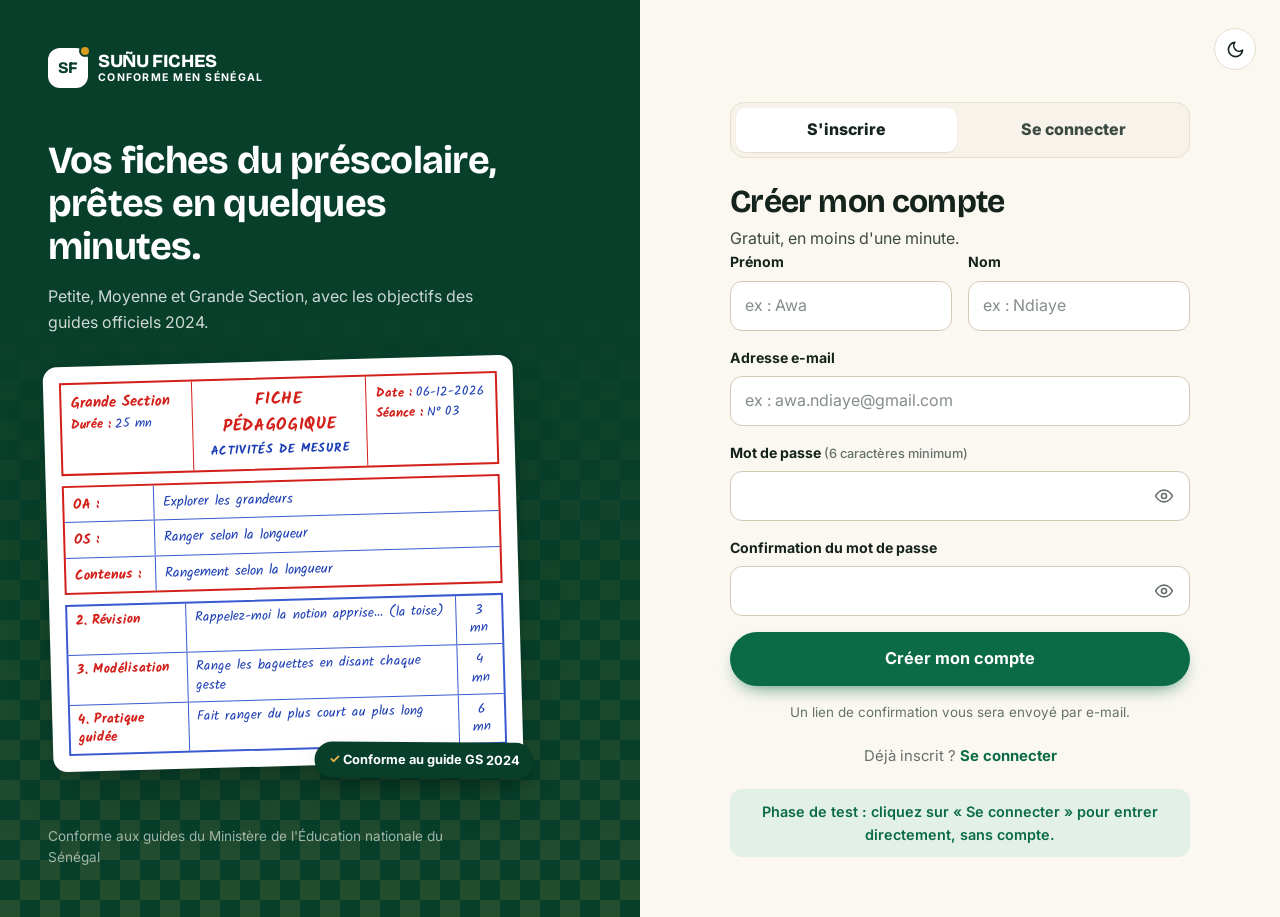
==== commit c227acd4: "branchement-supabase-et-deploiement-vercel - Comptes en ligne : projet Supabase sunu fiche configure" ====
--- a/index.html
+++ b/index.html
@@ -1,1809 +1,279 @@
 <!DOCTYPE html>
-<html lang="fr" data-theme="light">
+<html lang="fr">
 <head>
 <meta charset="UTF-8">
 <meta name="viewport" content="width=device-width, initial-scale=1">
-<title>SUÑU FICHES — La Plateforme N°1 de Fiches Pédagogiques au Sénégal</title>
-<meta name="description" content="Générateur pédagogique professionnel APC conforme aux guides officiels du MEN : Guide Préscolaire (2024), Guide 1 (CI-CP), Guide 2 (CE1-CE2), Guide 3 (CM1-CM2). Format cahier authentique stylo bleu et rouge.">
-
-<!-- Polices Google Fonts : Plus Jakarta Sans (titres), Inter (corps), Kalam & Caveat (écriture stylo) -->
+<title>SUÑU FICHES</title>
+<meta name="description" content="SUÑU FICHES : vos fiches pédagogiques du préscolaire (PS, MS, GS), conformes aux guides officiels du MEN Sénégal. Inscrivez-vous ou connectez-vous.">
+<meta name="theme-color" content="#0B6B47">
+<link rel="manifest" href="manifest.webmanifest">
+<link rel="icon" href="assets/icons/icon.svg" type="image/svg+xml">
+<link rel="icon" href="assets/icons/favicon-32.png" sizes="32x32" type="image/png">
+<link rel="apple-touch-icon" href="assets/icons/apple-touch-icon.png">
+<meta name="application-name" content="SUÑU FICHES">
+<meta name="apple-mobile-web-app-title" content="SUÑU FICHES">
+<meta name="apple-mobile-web-app-capable" content="yes">
+<meta name="mobile-web-app-capable" content="yes">
+<meta name="apple-mobile-web-app-status-bar-style" content="default">
+<meta name="format-detection" content="telephone=no">
+<script src="assets/js/pwa.js" defer></script>
+<script>
+(function () { try { var t = localStorage.getItem('sunu_theme'); if (t === 'dark' || t === 'light') document.documentElement.setAttribute('data-theme', t); } catch (e) {} })();
+</script>
 <link rel="preconnect" href="https://fonts.googleapis.com">
 <link rel="preconnect" href="https://fonts.gstatic.com" crossorigin>
-<link href="https://fonts.googleapis.com/css2?family=Caveat:wght@600;700&family=Inter:wght@400;500;600;700;800;900&family=Kalam:wght@400;700&family=Plus+Jakarta+Sans:wght@600;700;800;900&family=Space+Mono:wght@700&display=swap" rel="stylesheet">
-
-<style>
-/* ==========================================================================
-   PALETTE DE COULEURS HARMONIEUSE & INSTITUTIONNELLE
-   ========================================================================== */
-:root {
-  --font-sans: 'Inter', -apple-system, BlinkMacSystemFont, 'Segoe UI', Roboto, sans-serif;
-  --font-heading: 'Plus Jakarta Sans', var(--font-sans);
-  --font-hand: 'Kalam', 'Caveat', cursive, sans-serif;
-  --font-mono: 'Space Mono', monospace;
-
-  /* Couleurs Thème Clair */
-  --bg-body: #F8FAFC;
-  --bg-card: #FFFFFF;
-  --bg-card-subtle: #F1F5F9;
-  --bg-card-elevated: #FFFFFF;
-  --bg-nav: rgba(255, 255, 255, 0.95);
-  --border-color: #E2E8F0;
-  --border-strong: #CBD5E1;
-  --border-focus: #2563EB;
-
-  --text-main: #0F172A;
-  --text-muted: #334155;
-  --text-light: #64748B;
-
-  /* Couleurs d'accentuation adaptées */
-  --bleu-royal: #1D4ED8;
-  --bleu-royal-light: #EFF6FF;
-  --bleu-royal-border: #BFDBFE;
-
-  --vert-senegal: #059669;
-  --vert-senegal-light: #ECFDF5;
-  --vert-senegal-border: #A7F3D0;
-
-  --or-teranga: #D97706;
-  --or-teranga-light: #FFFBEB;
-  --or-teranga-border: #FDE68A;
-
-  --rouge-rectorat: #DC2626;
-  --rouge-rectorat-light: #FEF2F2;
-  --rouge-rectorat-border: #FECDD3;
-
-  --indigo-pro: #4F46E5;
-  --indigo-pro-light: #EEF2FF;
-
-  /* Cahier de Préparation / Fiche (Papier Blanc Réglé) */
-  --cahier-bg: #FFFFFF;
-  --cahier-line: #E2E8F0;
-  --cahier-margin: #EF4444;
-  --stylo-bleu: #172554;      /* Encre bleu Bic authentique */
-  --stylo-rouge: #B91C1C;     /* Encre rouge correction/titre */
-  --cahier-shadow: 0 16px 40px -6px rgba(15, 23, 42, 0.16), 0 6px 18px -2px rgba(15, 23, 42, 0.08);
-
-  --shadow-sm: 0 2px 4px rgba(0,0,0,0.04);
-  --shadow-md: 0 8px 24px -4px rgba(15, 23, 42, 0.08);
-  --shadow-lg: 0 16px 36px -6px rgba(15, 23, 42, 0.12);
-  --radius-sm: 10px;
-  --radius-md: 16px;
-  --radius-lg: 24px;
-  --max-w: 1240px;
-}
-
-[data-theme="dark"] {
-  --bg-body: #090D16;
-  --bg-card: #111827;
-  --bg-card-subtle: #1F2937;
-  --bg-card-elevated: #1A2333;
-  --bg-nav: rgba(15, 23, 42, 0.95);
-  --border-color: #2D3748;
-  --border-strong: #4A5568;
-  --border-focus: #3B82F6;
-
-  --text-main: #F9FAFB;
-  --text-muted: #D1D5DB;
-  --text-light: #9CA3AF;
-
-  --bleu-royal: #3B82F6;
-  --bleu-royal-light: #1E3A8A;
-  --bleu-royal-border: #2563EB;
-
-  --vert-senegal: #10B981;
-  --vert-senegal-light: #064E3B;
-  --vert-senegal-border: #059669;
-
-  --or-teranga: #F59E0B;
-  --or-teranga-light: #78350F;
-  --or-teranga-border: #D97706;
-
-  --rouge-rectorat: #F87171;
-  --rouge-rectorat-light: #7F1D1D;
-  --rouge-rectorat-border: #DC2626;
-
-  --indigo-pro: #818CF8;
-  --indigo-pro-light: #312E81;
-
-  --cahier-bg: #FFFFFF;
-  --cahier-line: #E2E8F0;
-  --cahier-margin: #EF4444;
-  --stylo-bleu: #172554;
-  --stylo-rouge: #B91C1C;
-  --cahier-shadow: 0 20px 50px rgba(0, 0, 0, 0.7);
-
-  --shadow-sm: 0 2px 4px rgba(0,0,0,0.4);
-  --shadow-md: 0 8px 24px rgba(0,0,0,0.5);
-  --shadow-lg: 0 16px 40px rgba(0,0,0,0.6);
-}
-
-/* ==========================================================================
-   RESET & TYPOGRAPHY PRO
-   ========================================================================== */
-*, *::before, *::after { box-sizing: border-box; margin: 0; padding: 0; }
-html { scroll-behavior: smooth; font-size: 16px; -webkit-text-size-adjust: 100%; }
-body {
-  font-family: var(--font-sans);
-  background-color: var(--bg-body);
-  color: var(--text-main);
-  line-height: 1.65;
-  transition: background-color 0.25s ease, color 0.25s ease;
-  overflow-x: hidden;
-}
-
-.container { max-width: var(--max-w); margin: 0 auto; padding: 0 24px; }
-.section { padding: 90px 0; }
-.section--tight { padding: 50px 0; }
-
-h1, h2, h3, h4 {
-  font-family: var(--font-heading);
-  color: var(--text-main);
-  line-height: 1.2;
-  font-weight: 800;
-  letter-spacing: -0.025em;
-}
-
-p { color: var(--text-muted); font-size: 1.05rem; }
-a { color: inherit; text-decoration: none; }
-button { cursor: pointer; border: none; font-family: inherit; }
-
-/* Badges Éclatants & Professionnels */
-.badge {
-  display: inline-flex; align-items: center; gap: 7px;
-  font-size: 0.82rem; font-weight: 800; text-transform: uppercase;
-  letter-spacing: 0.06em; padding: 6px 14px; border-radius: 999px;
-}
-.badge--blue { background: var(--bleu-royal-light); color: var(--bleu-royal); border: 1px solid var(--bleu-royal-border); }
-.badge--green { background: var(--vert-senegal-light); color: var(--vert-senegal); border: 1px solid var(--vert-senegal-border); }
-.badge--gold { background: var(--or-teranga-light); color: var(--or-teranga); border: 1px solid var(--or-teranga-border); }
-.badge--red { background: var(--rouge-rectorat-light); color: var(--rouge-rectorat); border: 1px solid var(--rouge-rectorat-border); }
-
-/* ==========================================================================
-   HEADER & NAVIGATION HAUTE VISIBILITÉ
-   ========================================================================== */
-.header {
-  position: sticky; top: 0; z-index: 200;
-  background: var(--bg-nav);
-  backdrop-filter: blur(14px);
-  border-bottom: 2px solid var(--border-color);
-  box-shadow: 0 4px 20px rgba(0, 0, 0, 0.06);
-  transition: all 0.2s;
-}
-.header__inner {
-  display: flex; align-items: center; justify-content: space-between;
-  height: 82px; gap: 20px;
-}
-
-.logo { display: flex; align-items: center; gap: 14px; }
-.logo-icon {
-  width: 46px; height: 46px; border-radius: 12px;
-  background: linear-gradient(135deg, #1D4ED8 0%, #3B82F6 100%);
-  display: grid; place-items: center; color: white; font-weight: 900; font-size: 1.3rem;
-  box-shadow: 0 4px 12px rgba(29, 78, 216, 0.35);
-}
-.logo-text strong {
-  display: block; font-family: var(--font-heading); font-size: 1.4rem;
-  font-weight: 900; color: var(--text-main); line-height: 1.1; letter-spacing: -0.02em;
-}
-.logo-text small {
-  display: block; font-family: var(--font-mono); font-size: 0.72rem;
-  font-weight: 700; color: var(--rouge-rectorat); letter-spacing: 0.08em; text-transform: uppercase;
-}
-
-.nav { display: flex; align-items: center; gap: 28px; }
-.nav a {
-  font-weight: 700; font-size: 0.98rem; color: var(--text-main);
-  padding: 8px 12px; border-radius: 8px; transition: all 0.15s;
-}
-.nav a:hover { color: var(--bleu-royal); background: var(--bg-card-subtle); }
-
-.header__actions { display: flex; align-items: center; gap: 14px; }
-
-.theme-toggle-btn {
-  display: inline-flex; align-items: center; justify-content: center;
-  width: 44px; height: 44px; border-radius: 12px;
-  background: var(--bg-card-subtle); color: var(--text-main);
-  border: 2px solid var(--border-color); font-size: 1.25rem;
-  transition: all 0.2s; cursor: pointer;
-}
-.theme-toggle-btn:hover { background: var(--border-strong); transform: scale(1.05); }
-
-/* Boutons d'Action Professionnels */
-.btn {
-  display: inline-flex; align-items: center; justify-content: center; gap: 10px;
-  font-weight: 800; font-size: 0.98rem; padding: 13px 24px; border-radius: 12px;
-  transition: all 0.2s cubic-bezier(0.16, 1, 0.3, 1); white-space: nowrap;
-}
-.btn--primary {
-  background: linear-gradient(135deg, #1D4ED8 0%, #2563EB 100%);
-  color: #FFFFFF; box-shadow: 0 4px 14px rgba(29, 78, 216, 0.35);
-}
-.btn--primary:hover { background: #1E40AF; transform: translateY(-2px); box-shadow: 0 8px 22px rgba(29, 78, 216, 0.45); }
-.btn--success {
-  background: linear-gradient(135deg, #059669 0%, #10B981 100%);
-  color: #FFFFFF; box-shadow: 0 4px 14px rgba(5, 150, 105, 0.35);
-}
-.btn--success:hover { background: #047857; transform: translateY(-2px); box-shadow: 0 8px 22px rgba(5, 150, 105, 0.45); }
-.btn--gold {
-  background: linear-gradient(135deg, #D97706 0%, #F59E0B 100%);
-  color: #FFFFFF; box-shadow: 0 4px 14px rgba(217, 119, 6, 0.35);
-}
-.btn--gold:hover { background: #B45309; transform: translateY(-2px); }
-.btn--wave {
-  background: #00C3F7; color: #003648; font-weight: 900;
-  box-shadow: 0 4px 14px rgba(0, 195, 247, 0.35);
-}
-.btn--wave:hover { background: #00A6D3; transform: translateY(-2px); }
-.btn--whatsapp {
-  background: #25D366; color: #FFFFFF; font-weight: 900;
-  box-shadow: 0 4px 14px rgba(37, 211, 102, 0.35);
-}
-.btn--whatsapp:hover { background: #1EBE5D; transform: translateY(-2px); }
-.btn--outline {
-  background: transparent; color: var(--text-main);
-  border: 2px solid var(--border-strong);
-}
-.btn--outline:hover { background: var(--bg-card-subtle); border-color: var(--text-main); }
-.btn--lg { padding: 16px 32px; font-size: 1.08rem; border-radius: 14px; }
-.btn--full { width: 100%; }
-
-/* ==========================================================================
-   HERO SECTION AVEC DÉGRADÉ RAFFINÉ
-   ========================================================================== */
-.hero {
-  padding: 70px 0 90px;
-  background: radial-gradient(circle at 85% 15%, rgba(37, 99, 235, 0.1) 0%, transparent 50%),
-              radial-gradient(circle at 10% 80%, rgba(5, 150, 105, 0.08) 0%, transparent 50%);
-}
-.hero__grid {
-  display: grid; grid-template-columns: 1fr 1.08fr; gap: 48px; align-items: center;
-}
-.hero__badge-row { margin-bottom: 20px; display: flex; flex-wrap: wrap; gap: 10px; }
-.hero h1 {
-  font-size: clamp(2.4rem, 4.2vw, 3.6rem);
-  line-height: 1.15; margin-bottom: 20px;
-}
-.hero h1 em {
-  font-style: normal; color: var(--bleu-royal);
-  background: linear-gradient(120deg, rgba(37, 99, 235, 0.12) 0%, rgba(37, 99, 235, 0.28) 100%);
-  padding: 2px 10px; border-radius: 8px;
-}
-.hero__desc {
-  font-size: 1.18rem; line-height: 1.65; margin-bottom: 32px;
-  max-width: 54ch; color: var(--text-muted); font-weight: 500;
-}
-.hero__cta-group { display: flex; flex-wrap: wrap; gap: 14px; margin-bottom: 36px; }
-.hero__guarantee {
-  display: flex; align-items: center; gap: 16px; font-size: 0.95rem;
-  color: var(--text-muted); font-weight: 700;
-}
-.hero__guarantee-dot {
-  width: 12px; height: 12px; border-radius: 50%;
-  background: #10B981; box-shadow: 0 0 12px #10B981; flex-shrink: 0;
-}
-
-/* ==========================================================================
-   BARRE DE STATISTIQUES & IMPACT
-   ========================================================================== */
-.stats-strip {
-  display: grid; grid-template-columns: repeat(4, 1fr); gap: 20px;
-  margin: -30px auto 60px;
-}
-.stat-box {
-  background: var(--bg-card);
-  border: 2px solid var(--border-color);
-  border-radius: var(--radius-md);
-  padding: 24px; text-align: center;
-  box-shadow: var(--shadow-md);
-  transition: transform 0.2s;
-}
-.stat-box:hover { transform: translateY(-4px); }
-.stat-box strong {
-  font-family: var(--font-heading); font-size: 2.2rem; font-weight: 900;
-  display: block; line-height: 1; margin-bottom: 6px;
-}
-.stat-box span { font-size: 0.9rem; font-weight: 700; color: var(--text-light); text-transform: uppercase; letter-spacing: 0.04em; }
-
-/* ==========================================================================
-   LE CAHIER DE PRÉPARATION AUTHENTIQUE (STYLO BLEU & ROUGE SUR PAPIER RÉGLÉ)
-   ========================================================================== */
-.cahier-preview {
-  background: var(--cahier-bg);
-  color: var(--stylo-bleu);
-  border-radius: var(--radius-md);
-  box-shadow: var(--cahier-shadow);
-  border: 2px solid #CBD5E1;
-  position: relative;
-  overflow: hidden;
-}
-
-/* Lignes horizontales d'écriture Séyès / cahier d'écolier */
-.cahier-paper {
-  padding: 32px 32px 32px 64px;
-  position: relative;
-  background-color: #FFFFFF;
-  background-image: repeating-linear-gradient(
-    to bottom,
-    transparent 0px,
-    transparent 27px,
-    var(--cahier-line) 27px,
-    var(--cahier-line) 28px
-  );
-  background-position: 0 12px;
-  line-height: 28px;
-}
-
-/* Marge rouge verticale à gauche */
-.cahier-paper::before {
-  content: "";
-  position: absolute;
-  top: 0; bottom: 0; left: 44px;
-  width: 2px;
-  background-color: var(--cahier-margin);
-  opacity: 0.85;
-}
-
-/* En-tête du cahier */
-.cahier-head {
-  border-bottom: 2px solid var(--stylo-rouge);
-  padding-bottom: 12px; margin-bottom: 18px;
-  display: flex; justify-content: space-between; align-items: flex-start; gap: 12px;
-}
-.cahier-titre {
-  font-family: var(--font-heading);
-  font-size: 1.3rem; font-weight: 800;
-  color: var(--stylo-rouge);
-  line-height: 1.3;
-}
-.cahier-tag {
-  font-family: var(--font-mono);
-  font-size: 0.75rem; font-weight: 700;
-  color: var(--stylo-bleu);
-  border: 1.5px solid var(--stylo-bleu);
-  padding: 4px 8px; border-radius: 6px;
-  background: #EFF6FF; text-transform: uppercase; white-space: nowrap;
-}
-
-/* Grille de métadonnées du cahier */
-.cahier-meta-grid {
-  display: grid; grid-template-columns: repeat(2, 1fr); gap: 8px 18px;
-  margin-bottom: 20px; font-size: 0.95rem;
-}
-.cahier-meta-item { display: flex; gap: 8px; }
-.cahier-meta-item strong {
-  color: var(--stylo-rouge); font-weight: 700; font-family: var(--font-heading);
-}
-.cahier-meta-item span {
-  color: var(--stylo-bleu); font-family: var(--font-hand); font-size: 1.15rem; font-weight: 700;
-}
-
-/* Tableau 3 Colonnes du Déroulement */
-.cahier-table {
-  width: 100%; border-collapse: collapse; margin: 18px 0;
-  font-size: 0.95rem;
-}
-.cahier-table th, .cahier-table td {
-  border: 1.5px solid #CBD5E1; padding: 10px 12px; vertical-align: top;
-}
-.cahier-table th {
-  background: #F1F5F9; color: var(--stylo-rouge);
-  font-family: var(--font-heading); font-size: 0.82rem;
-  text-transform: uppercase; letter-spacing: 0.05em; text-align: left;
-}
-.cahier-table td.etape-cell {
-  font-weight: 700; color: var(--stylo-rouge); font-family: var(--font-heading);
-  font-size: 0.9rem; width: 26%;
-}
-.cahier-table td.content-cell {
-  font-family: var(--font-hand); font-size: 1.1rem; line-height: 1.45;
-  color: var(--stylo-bleu); font-weight: 600;
-}
-
-/* Zone d'évaluation du cahier */
-.cahier-eval {
-  background: #F8FAFC; border: 1.5px dashed var(--stylo-rouge);
-  border-radius: 8px; padding: 14px 18px; margin-top: 16px;
-}
-.cahier-eval h4 {
-  font-size: 0.9rem; text-transform: uppercase; color: var(--stylo-rouge);
-  margin-bottom: 6px;
-}
-.cahier-eval p {
-  color: var(--stylo-bleu); font-family: var(--font-hand); font-size: 1.1rem;
-  font-weight: 600; line-height: 1.4;
-}
-
-/* ==========================================================================
-   GÉNÉRATEUR INTERACTIF PROFESSIONNEL
-   ========================================================================== */
-.generator-wrapper {
-  background: var(--bg-card);
-  border: 2px solid var(--border-color);
-  border-radius: var(--radius-lg);
-  padding: 40px;
-  box-shadow: var(--shadow-lg);
-}
-
-/* Sélecteur de cycle avec contraste maximum et visibilité garantie */
-.cycle-selector {
-  display: grid; grid-template-columns: 1fr 1fr; gap: 16px;
-  margin-bottom: 32px;
-}
-.cycle-card {
-  display: flex; align-items: center; gap: 16px; padding: 20px 24px;
-  border-radius: var(--radius-md); border: 2.5px solid var(--border-color);
-  background: var(--bg-card-subtle); color: var(--text-main);
-  cursor: pointer; transition: all 0.2s cubic-bezier(0.16, 1, 0.3, 1);
-  user-select: none;
-}
-.cycle-card:hover { border-color: var(--bleu-royal); transform: translateY(-2px); }
-
-/* État actif Préscolaire (Visible et contrasté à 100%) */
-.cycle-card.active-pre {
-  border-color: #059669 !important;
-  background: #ECFDF5 !important;
-  color: #064E3B !important;
-  box-shadow: 0 8px 24px rgba(5, 150, 105, 0.25);
-}
-[data-theme="dark"] .cycle-card.active-pre {
-  background: #064E3B !important;
-  color: #FFFFFF !important;
-  border-color: #10B981 !important;
-}
-
-/* État actif Élémentaire */
-.cycle-card.active-elem {
-  border-color: #1D4ED8 !important;
-  background: #EFF6FF !important;
-  color: #1E3A8A !important;
-  box-shadow: 0 8px 24px rgba(29, 78, 216, 0.25);
-}
-[data-theme="dark"] .cycle-card.active-elem {
-  background: #1E3A8A !important;
-  color: #FFFFFF !important;
-  border-color: #3B82F6 !important;
-}
-
-.cycle-icon { font-size: 2.2rem; flex-shrink: 0; }
-.cycle-info strong { display: block; font-size: 1.15rem; font-weight: 800; }
-.cycle-info small { font-size: 0.88rem; font-weight: 600; opacity: 0.9; }
-
-.form-grid-3 {
-  display: grid; grid-template-columns: repeat(3, 1fr); gap: 20px;
-  margin-bottom: 20px;
-}
-.form-field { display: flex; flex-direction: column; gap: 8px; }
-.form-field label {
-  font-weight: 800; font-size: 0.88rem; text-transform: uppercase;
-  color: var(--text-main); letter-spacing: 0.04em;
-}
-.form-input {
-  padding: 14px 16px; border-radius: 12px; border: 2px solid var(--border-color);
-  background: var(--bg-body); color: var(--text-main); font-size: 1rem;
-  font-weight: 600; font-family: inherit; transition: all 0.2s;
-}
-.form-input:focus {
-  outline: none; border-color: var(--border-focus); background: var(--bg-card);
-  box-shadow: 0 0 0 4px rgba(37, 99, 235, 0.2);
-}
-
-/* ==========================================================================
-   TABLEAU COMPARATIF AVANT / APRÈS SUÑU FICHES
-   ========================================================================== */
-.compare-grid {
-  display: grid; grid-template-columns: 1fr 1fr; gap: 24px;
-  margin: 40px 0 60px;
-}
-.compare-box {
-  border-radius: var(--radius-md); padding: 32px;
-  border: 2px solid; position: relative;
-}
-.compare-box--before {
-  background: var(--rouge-rectorat-light); border-color: var(--rouge-rectorat-border);
-}
-.compare-box--after {
-  background: var(--vert-senegal-light); border-color: var(--vert-senegal-border);
-  box-shadow: var(--shadow-md);
-}
-.compare-box h3 { font-size: 1.4rem; margin-bottom: 16px; display: flex; align-items: center; gap: 10px; }
-.compare-list { list-style: none; display: grid; gap: 12px; font-size: 1rem; color: var(--text-main); font-weight: 600; }
-.compare-list li { display: flex; align-items: flex-start; gap: 10px; }
-
-/* ==========================================================================
-   LES 4 GUIDES OFFICIELS DU MINISTÈRE
-   ========================================================================== */
-.guides-showcase-grid {
-  display: grid; grid-template-columns: repeat(4, 1fr); gap: 20px;
-  margin-top: 36px;
-}
-.guide-card-item {
-  background: var(--bg-card);
-  border: 2px solid var(--border-color);
-  border-radius: var(--radius-md);
-  padding: 26px 20px;
-  transition: all 0.2s; position: relative;
-  box-shadow: var(--shadow-sm);
-}
-.guide-card-item:hover { transform: translateY(-4px); box-shadow: var(--shadow-md); }
-.guide-card-tag { font-family: var(--font-mono); font-size: 0.75rem; font-weight: 800; text-transform: uppercase; padding: 4px 10px; border-radius: 6px; display: inline-block; margin-bottom: 12px; }
-.guide-card-item h4 { font-size: 1.2rem; margin-bottom: 8px; }
-.guide-card-item p { font-size: 0.9rem; color: var(--text-muted); line-height: 1.5; }
-
-/* ==========================================================================
-   TARIFS & FACTURATION PROFESSIONNELLE (1 500 F / MOIS & 7 500 F / AN)
-   ========================================================================== */
-.pricing-grid {
-  display: grid; grid-template-columns: repeat(3, 1fr); gap: 28px;
-  align-items: stretch; margin-top: 40px;
-}
-.price-card {
-  background: var(--bg-card);
-  border: 2px solid var(--border-color);
-  border-radius: var(--radius-lg);
-  padding: 36px 30px;
-  display: flex; flex-direction: column; justify-content: space-between;
-  box-shadow: var(--shadow-sm); position: relative; transition: all 0.25s;
-}
-.price-card:hover { transform: translateY(-4px); box-shadow: var(--shadow-md); }
-.price-card--featured {
-  border-color: var(--bleu-royal); box-shadow: var(--shadow-lg);
-  background: linear-gradient(180deg, var(--bg-card) 0%, rgba(37, 99, 235, 0.05) 100%);
-}
-.price-badge-top {
-  position: absolute; top: -14px; left: 50%; transform: translateX(-50%);
-  background: var(--bleu-royal); color: white; font-weight: 800; font-size: 0.75rem;
-  padding: 4px 16px; border-radius: 999px; text-transform: uppercase; letter-spacing: 0.08em;
-}
-.price-title { font-size: 1.3rem; font-weight: 800; margin-bottom: 6px; }
-.price-amount {
-  font-size: 2.8rem; font-weight: 900; font-family: var(--font-heading);
-  color: var(--text-main); margin: 16px 0 6px; line-height: 1;
-}
-.price-amount span { font-size: 1rem; font-weight: 600; color: var(--text-muted); }
-.price-saving {
-  display: inline-block; font-size: 0.82rem; font-weight: 700;
-  color: #059669; background: var(--vert-senegal-light);
-  padding: 3px 12px; border-radius: 999px; margin-bottom: 20px;
-}
-.price-features {
-  list-style: none; margin: 24px 0 32px; display: grid; gap: 14px;
-  font-size: 0.95rem; color: var(--text-muted);
-}
-.price-features li { display: flex; align-items: center; gap: 10px; }
-.price-features li strong { color: var(--text-main); }
-.check-icon {
-  width: 20px; height: 20px; border-radius: 50%;
-  background: var(--vert-senegal-light); color: var(--vert-senegal);
-  display: grid; place-items: center; font-size: 0.8rem; font-weight: 800; flex-shrink: 0;
-}
-
-/* ==========================================================================
-   MODALE DE SOUSCRIPTION & CHECKOUT MOBILE MONEY (WAVE / ORANGE MONEY)
-   ========================================================================== */
-.modal-overlay {
-  position: fixed; inset: 0; z-index: 1000;
-  background: rgba(15, 23, 42, 0.75);
-  backdrop-filter: blur(8px);
-  display: none; place-items: center; padding: 20px;
-  animation: fadeIn 0.25s ease-out;
-}
-.modal-overlay.is-active { display: grid; }
-
-@keyframes fadeIn {
-  from { opacity: 0; transform: scale(0.97); }
-  to { opacity: 1; transform: scale(1); }
-}
-
-.modal-card {
-  background: var(--bg-card);
-  border: 2px solid var(--border-color);
-  border-radius: 20px;
-  max-width: 620px; width: 100%;
-  padding: 36px; position: relative;
-  box-shadow: 0 25px 50px -12px rgba(0, 0, 0, 0.35);
-  max-height: 90vh; overflow-y: auto;
-}
-.modal-close-btn {
-  position: absolute; top: 20px; right: 20px;
-  width: 36px; height: 36px; border-radius: 50%;
-  background: var(--bg-card-subtle); color: var(--text-main);
-  display: grid; place-items: center; font-size: 1.2rem; font-weight: 800;
-  cursor: pointer; transition: all 0.15s; border: 1px solid var(--border-color);
-}
-.modal-close-btn:hover { background: #DC2626; color: white; border-color: #DC2626; }
-
-.checkout-plan-banner {
-  background: linear-gradient(135deg, #1E40AF 0%, #3B82F6 100%);
-  color: white; border-radius: 14px; padding: 18px 24px;
-  display: flex; justify-content: space-between; align-items: center;
-  margin-bottom: 24px; box-shadow: 0 4px 14px rgba(30, 64, 175, 0.3);
-}
-.checkout-plan-banner h3 { color: white; font-size: 1.25rem; }
-.checkout-plan-banner .price-tag { font-size: 1.6rem; font-weight: 900; font-family: var(--font-heading); }
-
-.pay-methods-grid {
-  display: grid; grid-template-columns: repeat(3, 1fr); gap: 12px;
-  margin: 18px 0 24px;
-}
-.pay-option-card {
-  border: 2px solid var(--border-color); border-radius: 12px;
-  padding: 14px; text-align: center; cursor: pointer;
-  background: var(--bg-card-subtle); transition: all 0.2s;
-  display: flex; flex-direction: column; align-items: center; gap: 6px;
-}
-.pay-option-card:hover { border-color: var(--bleu-royal); }
-.pay-option-card.selected {
-  border-color: var(--bleu-royal); background: var(--bleu-royal-light);
-  box-shadow: 0 0 0 3px rgba(37, 99, 235, 0.2);
-}
-.pay-option-icon { font-size: 1.6rem; }
-.pay-option-name { font-size: 0.85rem; font-weight: 800; color: var(--text-main); }
-
-.instruction-box {
-  background: var(--bg-card-subtle); border: 1.5px solid var(--border-color);
-  border-radius: 12px; padding: 16px 20px; margin-bottom: 24px;
-  font-size: 0.95rem; line-height: 1.5;
-}
-.instruction-box strong { color: var(--text-main); }
-.instruction-number {
-  display: inline-block; background: #FEF08A; color: #854D0E;
-  font-family: var(--font-mono); font-weight: 800; font-size: 1.15rem;
-  padding: 2px 10px; border-radius: 6px; margin: 4px 0; border: 1px solid #FACC15;
-}
-
-/* ==========================================================================
-   TÉMOIGNAGES AVEC ÉTOILES
-   ========================================================================== */
-.testi-grid {
-  display: grid; grid-template-columns: repeat(3, 1fr); gap: 24px;
-  margin-top: 36px;
-}
-.testi-card {
-  background: var(--bg-card); border: 2px solid var(--border-color);
-  border-radius: var(--radius-md); padding: 28px;
-  display: flex; flex-direction: column; justify-content: space-between;
-  box-shadow: var(--shadow-sm);
-}
-.testi-stars { color: #F59E0B; font-size: 1.1rem; margin-bottom: 12px; }
-.testi-quote { font-style: italic; font-size: 0.98rem; line-height: 1.6; color: var(--text-main); margin-bottom: 20px; }
-.testi-author { display: flex; align-items: center; gap: 12px; }
-.testi-avatar {
-  width: 44px; height: 44px; border-radius: 50%;
-  background: var(--bleu-royal-light); color: var(--bleu-royal);
-  display: grid; place-items: center; font-weight: 800; font-size: 1rem;
-}
-
-/* ==========================================================================
-   SECTIONS CONTENU & FAQ
-   ========================================================================== */
-.faq-box { max-width: 820px; margin: 0 auto; display: grid; gap: 16px; }
-.faq-item {
-  background: var(--bg-card); border: 2px solid var(--border-color);
-  border-radius: var(--radius-md); overflow: hidden;
-}
-.faq-question {
-  width: 100%; text-align: left; padding: 22px 26px;
-  background: none; font-size: 1.1rem; font-weight: 800; color: var(--text-main);
-  display: flex; justify-content: space-between; align-items: center; cursor: pointer;
-}
-.faq-question::after {
-  content: "+"; font-size: 1.5rem; color: var(--bleu-royal); font-weight: 800;
-  transition: transform 0.2s;
-}
-.faq-item.is-open .faq-question::after { content: "−"; }
-.faq-answer {
-  display: none; padding: 0 26px 24px; color: var(--text-muted);
-  font-size: 1rem; line-height: 1.65;
-}
-.faq-item.is-open .faq-answer { display: block; }
-
-/* ==========================================================================
-   FOOTER
-   ========================================================================== */
-.footer {
-  background: var(--bg-card); border-top: 2px solid var(--border-color);
-  padding: 50px 0 40px; margin-top: 80px;
-}
-.footer__inner {
-  display: flex; justify-content: space-between; align-items: center;
-  flex-wrap: wrap; gap: 20px;
-}
-
-/* ==========================================================================
-   IMPRESSION PDF A4 (STYLE CAHIER PROFESSIONNEL PUR)
-   ========================================================================== */
-@media print {
-  body { background: white !important; color: black !important; }
-  body * { visibility: hidden; }
-  #printableFiche, #printableFiche * { visibility: visible; }
-  #printableFiche {
-    position: absolute; left: 0; top: 0; width: 100%;
-    margin: 0; padding: 20px; box-shadow: none; border: none;
-  }
-  .no-print { display: none !important; }
-}
-
-/* Responsive */
-@media (max-width: 992px) {
-  .hero__grid { grid-template-columns: 1fr; gap: 40px; }
-  .stats-strip, .form-grid-3, .pricing-grid, .guides-showcase-grid, .testi-grid, .compare-grid { grid-template-columns: 1fr; }
-  .cycle-selector { grid-template-columns: 1fr; }
-  .nav { display: none; }
-}
-</style>
+<link href="https://fonts.googleapis.com/css2?family=Bricolage+Grotesque:opsz,wght@12..96,600;12..96,700;12..96,800&family=Inter:wght@400;500;600;700;800&family=Kalam:wght@400;700&display=swap" rel="stylesheet">
+<link rel="stylesheet" href="assets/css/sunu.css">
 </head>
 <body>
 
-<!-- HEADER & NAVIGATION HAUTE VISIBILITÉ -->
-<header class="header" id="header">
-  <div class="container header__inner">
-    <a class="logo" href="#top" aria-label="SUÑU FICHES Accueil">
-      <div class="logo-icon">SF</div>
-      <div class="logo-text">
-        <strong>SUÑU FICHES</strong>
-        <small>CONFORME MEN SÉNÉGAL</small>
+<div class="auth">
+  <aside class="auth-aside">
+    <a class="brand" href="index.html">
+      <span class="brand-mark">SF</span>
+      <span class="brand-name">SUÑU FICHES<small>Conforme MEN Sénégal</small></span>
+    </a>
+    <div>
+      <h2>Vos fiches du préscolaire, prêtes en quelques minutes.</h2>
+      <p>Petite, Moyenne et Grande Section, avec les objectifs des guides officiels 2024.</p>
+      <div class="hwf" data-hw-fiche aria-hidden="true"></div>
+    </div>
+    <p class="aside-foot">Conforme aux guides du Ministère de l'Éducation nationale du Sénégal</p>
+  </aside>
+
+  <main class="auth-main">
+    <div class="auth-top">
+      <a class="brand auth-mobile-brand" href="index.html"><span class="brand-mark">SF</span><span class="brand-name">SUÑU FICHES</span></a>
+      <span></span>
+      <button type="button" class="icon-btn" data-theme-toggle aria-label="Changer de thème"></button>
+    </div>
+
+    <div class="auth-card">
+      <div class="tabs" role="tablist" aria-label="Choisir">
+        <button type="button" role="tab" id="tabSignup" aria-controls="panelSignup" aria-selected="true">S'inscrire</button>
+        <button type="button" role="tab" id="tabLogin" aria-controls="panelLogin" aria-selected="false">Se connecter</button>
       </div>
-    </a>
-
-    <nav class="nav" aria-label="Navigation principale">
-      <a href="#generateur">Générateur APC</a>
-      <a href="#niveaux-prescolaire">🧸 Préscolaire (2024)</a>
-      <a href="#niveaux-elementaire">🎒 Élémentaire (Guides 1, 2, 3)</a>
-      <a href="#tarifs">Tarifs (1500F/7500F)</a>
-      <a href="#faq">FAQ</a>
-    </nav>
-
-    <div class="header__actions">
-      <!-- Bouton bascule Mode Clair / Sombre -->
-      <button class="theme-toggle-btn" id="themeToggleBtn" aria-label="Basculer entre mode sombre et clair" title="Basculer Mode Clair / Sombre">
-        <span id="themeIcon">🌙</span>
-      </button>
-      <button class="btn btn--primary" onclick="openSubscribeModal('yearly')">⚡ S'abonner</button>
-    </div>
-  </div>
-</header>
-
-<main id="top">
-
-<!-- HERO SECTION AVEC APERÇU DU CAHIER STYLO BLEU/ROUGE -->
-<section class="hero">
-  <div class="container">
-    <div class="hero__grid">
-      <div>
-        <div class="hero__badge-row">
-          <span class="badge badge--green">🌿 Guide Préscolaire (2024)</span>
-          <span class="badge badge--blue">📘 Guides Élémentaire 1, 2, 3 (2025)</span>
-          <span class="badge badge--gold">⭐ N°1 au Sénégal</span>
+
+      <!-- INSCRIPTION -->
+      <section id="panelSignup" role="tabpanel" aria-labelledby="tabSignup">
+        <div id="signupStep">
+          <h1>Créer mon compte</h1>
+          <p>Gratuit, en moins d'une minute.</p>
+          <form id="signupForm" novalidate>
+            <div class="grid-2">
+              <div class="field">
+                <label for="suPrenom">Prénom</label>
+                <input class="input" id="suPrenom" autocomplete="given-name" placeholder="ex : Awa" required>
+              </div>
+              <div class="field">
+                <label for="suNom">Nom</label>
+                <input class="input" id="suNom" autocomplete="family-name" placeholder="ex : Ndiaye" required>
+              </div>
+            </div>
+            <div class="field">
+              <label for="suEmail">Adresse e-mail</label>
+              <input class="input" id="suEmail" type="email" inputmode="email" autocomplete="email" placeholder="ex : awa.ndiaye@gmail.com" required>
+            </div>
+            <div class="field">
+              <label for="suPass">Mot de passe <span class="hint">(6 caractères minimum)</span></label>
+              <div class="pass-wrap">
+                <input class="input" id="suPass" type="password" autocomplete="new-password" required minlength="6">
+                <button type="button" class="pass-toggle" data-pass-toggle="suPass" aria-label="Afficher le mot de passe"></button>
+              </div>
+            </div>
+            <div class="field">
+              <label for="suConfirm">Confirmation du mot de passe</label>
+              <div class="pass-wrap">
+                <input class="input" id="suConfirm" type="password" autocomplete="new-password" required minlength="6">
+                <button type="button" class="pass-toggle" data-pass-toggle="suConfirm" aria-label="Afficher le mot de passe"></button>
+              </div>
+            </div>
+            <div class="form-error" id="suError" role="alert"></div>
+            <button type="submit" class="btn btn-primary btn-lg btn-block">Créer mon compte</button>
+            <p class="form-note" style="text-align: center;" data-remote-only hidden>Un lien de confirmation vous sera envoyé par e-mail.</p>
+            <p class="auth-switch">Déjà inscrit ? <button type="button" data-goto="login">Se connecter</button></p>
+            <p class="form-info is-visible" data-direct-only hidden style="text-align: center; margin: 4px 0 0;">Phase de test : cliquez sur « Se connecter » pour entrer directement, sans compte.</p>
+          </form>
         </div>
 
-        <h1>Le cahier de préparation des enseignants, <em>sourcé dans chaque guide officiel.</em></h1>
-
-        <p class="hero__desc">
-          Rédigez vos fiches APC complètes en <strong>2 minutes chrono</strong>. Une mise en page authentique en <strong>stylo bleu et rouge</strong> sur papier blanc réglé, rigoureusement indexée sur les programmes du Ministère de l'Éducation Nationale.
-        </p>
-
-        <div class="hero__cta-group">
-          <a class="btn btn--primary btn--lg" href="#generateur">⚡ Générer ma fiche maintenant</a>
-          <button class="btn btn--outline btn--lg" onclick="openSubscribeModal('yearly')">Voir les abonnements</button>
-        </div>
-
-        <div class="hero__guarantee">
-          <div class="hero__guarantee-dot"></div>
-          <span>Tarif accessible à tous : <strong>1 500 F / mois</strong> ou <strong>7 500 F / an</strong> via Wave &amp; Orange Money.</span>
-        </div>
-      </div>
-
-      <!-- APERÇU CAHIER DE PRÉPARATION (EXEMPLE GUIDE 2 - CE2 MATHÉMATIQUES) -->
-      <div class="cahier-preview">
-        <div class="cahier-paper">
-          <div class="cahier-head">
-            <div>
-              <div class="cahier-titre">CAHIER DE PRÉPARATION PÉDAGOGIQUE</div>
-              <small style="color: var(--stylo-bleu); font-weight: 700; font-family: var(--font-heading);">
-                RÉPUBLIQUE DU SÉNÉGAL · MEN · GUIDE 2 (CE1 - CE2)
-              </small>
-            </div>
-            <div class="cahier-tag">GUIDE PÉDAGOGIQUE 2</div>
-          </div>
-
-          <div class="cahier-meta-grid">
-            <div class="cahier-meta-item">
-              <strong>Étape &amp; Classe :</strong> <span>Étape 2 · CE2</span>
-            </div>
-            <div class="cahier-meta-item">
-              <strong>Durée :</strong> <span>45 mns</span>
-            </div>
-            <div class="cahier-meta-item">
-              <strong>Discipline :</strong> <span>Mathématiques — Opérations</span>
-            </div>
-            <div class="cahier-meta-item">
-              <strong>Guide Source :</strong> <span>Guide Pédagogique 2 (MEN)</span>
-            </div>
-          </div>
-
-          <div style="margin-bottom: 12px;">
-            <span style="color: var(--stylo-rouge); font-weight: 700;">Objectif Spécifique (OS) :</span>
-            <p style="color: var(--stylo-bleu); font-family: var(--font-hand); font-size: 1.2rem; font-weight: 700; line-height: 1.35; margin-top: 2px;">
-              Effectuer correctement une multiplication posée d'un nombre à deux chiffres par un chiffre avec retenue.
-            </p>
-          </div>
-
-          <table class="cahier-table">
-            <thead>
-              <tr>
-                <th style="width: 25%;">Étapes (Guide 2)</th>
-                <th style="width: 38%;">Activités du Maître</th>
-                <th style="width: 37%;">Activités des Élèves</th>
-              </tr>
-            </thead>
-            <tbody>
-              <tr>
-                <td class="etape-cell">1. Calcul Mental / Motivation</td>
-                <td class="content-cell">Fait réciter la table de multiplication de 4. Propose la situation : « 3 sacs de 24 mangues ».</td>
-                <td class="content-cell">Écrivent les résultats sur ardoise et analysent le problème de multiplication.</td>
-              </tr>
-              <tr>
-                <td class="etape-cell">2. Recherche &amp; Manipulation</td>
-                <td class="content-cell">Fait manipuler les bâtonnets de dizaines et unités. Guide la disposition de l'opération en colonnes.</td>
-                <td class="content-cell">Disposent l'opération 24 × 3 en colonnes et calculent d'abord les unités puis les dizaines.</td>
-              </tr>
-            </tbody>
-          </table>
-
-          <div class="cahier-eval">
-            <h4>Évaluation &amp; Remédiation (Stylo Rouge · Guide 2)</h4>
-            <p>Consigne : Pose et effectue individuellement sur ton cahier : 32 × 4 et 45 × 3.</p>
+        <!-- E-MAIL DE CONFIRMATION ENVOYÉ -->
+        <div id="verifyStep" hidden style="text-align: center;">
+          <div class="success-ico"><svg viewBox="0 0 24 24" fill="none" stroke="currentColor" stroke-width="2" stroke-linecap="round" stroke-linejoin="round"><rect x="3" y="5" width="18" height="14" rx="2"/><path d="m3 7 9 6 9-6"/></svg></div>
+          <h1>Vérifiez votre boîte mail</h1>
+          <p style="margin: 8px 0 22px;">Nous avons envoyé un lien de confirmation à <strong id="verifyEmail"></strong>. Cliquez sur ce lien pour activer votre compte. Pensez à regarder dans les courriers indésirables (spam).</p>
+          <div class="form-info" id="verifyInfo" role="status"></div>
+          <div style="display: grid; gap: 10px;">
+            <button type="button" class="btn btn-primary btn-lg btn-block" id="verifyDone">J'ai confirmé mon adresse · Se connecter</button>
+            <button type="button" class="btn btn-outline btn-block" id="verifyResend">Renvoyer l'e-mail</button>
           </div>
         </div>
-      </div>
+      </section>
+
+      <!-- CONNEXION -->
+      <section id="panelLogin" role="tabpanel" aria-labelledby="tabLogin" hidden>
+        <h1>Bon retour !</h1>
+        <p>Connectez-vous avec votre adresse e-mail et votre mot de passe.</p>
+        <div class="form-info" id="liInfo" role="status"></div>
+        <form id="loginForm" novalidate>
+          <div class="field">
+            <label for="liEmail">Adresse e-mail</label>
+            <input class="input" id="liEmail" type="email" inputmode="email" autocomplete="email" placeholder="ex : awa.ndiaye@gmail.com" required>
+          </div>
+          <div class="field">
+            <label for="liPass">Mot de passe</label>
+            <div class="pass-wrap">
+              <input class="input" id="liPass" type="password" autocomplete="current-password" required>
+              <button type="button" class="pass-toggle" data-pass-toggle="liPass" aria-label="Afficher le mot de passe"></button>
+            </div>
+          </div>
+          <div class="form-error" id="liError" role="alert"></div>
+          <button type="button" class="btn btn-outline btn-block" id="liResend" hidden>Renvoyer l'e-mail de confirmation</button>
+          <button type="submit" class="btn btn-primary btn-lg btn-block">Se connecter</button>
+          <p class="form-note" style="text-align: center;">Mot de passe oublié ? Écrivez-nous sur <a href="https://wa.me/221775335604" target="_blank" rel="noopener" style="color: var(--brand); font-weight: 700;">WhatsApp</a>.</p>
+          <p class="auth-switch">Pas encore de compte ? <button type="button" data-goto="signup">S'inscrire gratuitement</button></p>
+        </form>
+      </section>
     </div>
-  </div>
-</section>
-
-<!-- BANDEAU STATISTIQUES & CHIFFRES CLÉS -->
-<div class="container">
-  <div class="stats-strip">
-    <div class="stat-box">
-      <strong style="color: #1D4ED8;">2 min</strong>
-      <span>Temps moyen par fiche</span>
-    </div>
-    <div class="stat-box">
-      <strong style="color: #059669;">100%</strong>
-      <span>Conforme APC Sénégal</span>
-    </div>
-    <div class="stat-box">
-      <strong style="color: #D97706;">9 Niveaux</strong>
-      <span>PS jusqu'au CM2 / CFEE</span>
-    </div>
-    <div class="stat-box">
-      <strong style="color: #4F46E5;">+1 200</strong>
-      <span>Enseignants actifs</span>
-    </div>
-  </div>
+  </main>
 </div>
 
-<!-- SECTION GÉNÉRATEUR INTERACTIF -->
-<section class="section" id="generateur">
-  <div class="container">
-    <div style="text-align: center; max-width: 680px; margin: 0 auto 36px;">
-      <span class="badge badge--blue">Générateur Pédagogique Conforme</span>
-      <h2 style="font-size: 2.3rem; margin: 12px 0 8px;">Générez votre Fiche Pédagogique</h2>
-      <p>Sélectionnez votre cycle : le formulaire s'adapte immédiatement au <strong>Guide Préscolaire</strong> (PS, MS, GS) ou aux <strong>Guides Élémentaire 1, 2, 3</strong> (CI à CM2).</p>
-    </div>
-
-    <div class="generator-wrapper">
-      <!-- Choix du Cycle avec mise en valeur nette -->
-      <div class="cycle-selector">
-        <div class="cycle-card active-pre" id="cardPre" onclick="setCycle('pre')">
-          <div class="cycle-icon">🧸</div>
-          <div class="cycle-info">
-            <strong>Cycle PRÉSCOLAIRE (Guide 2024)</strong>
-            <small>PS, MS, GS · Les 5 Domaines d'activités officiels</small>
-          </div>
-        </div>
-
-        <div class="cycle-card" id="cardElem" onclick="setCycle('elem')">
-          <div class="cycle-icon">🎒</div>
-          <div class="cycle-info">
-            <strong>Cycle ÉLÉMENTAIRE (Guides 1, 2, 3)</strong>
-            <small>CI-CP (Guide 1) · CE1-CE2 (Guide 2) · CM1-CM2 (Guide 3)</small>
-          </div>
-        </div>
-      </div>
-
-      <!-- Formulaire de saisie -->
-      <form id="ficheForm">
-        <div class="form-grid-3">
-          <div class="form-field">
-            <label for="fLevel">Niveau / Classe (Guide Source)</label>
-            <select id="fLevel" class="form-input" onchange="onLevelChanged()"></select>
-          </div>
-
-          <div class="form-field">
-            <label for="fDiscipline">Discipline / Domaine officiel</label>
-            <select id="fDiscipline" class="form-input" onchange="onDisciplineChanged()"></select>
-          </div>
-
-          <div class="form-field">
-            <label for="fOS">Objectif Spécifique (OS)</label>
-            <input type="text" id="fOS" class="form-input" value="Nommer les membres de sa famille" placeholder="Objectif Spécifique de la séance">
-          </div>
-        </div>
-
-        <div class="form-grid-3">
-          <div class="form-field">
-            <label for="fTeacher">Enseignant(e) / Éducateur(trice)</label>
-            <input type="text" id="fTeacher" class="form-input" value="M. Cheikh Mbacké Diallo">
-          </div>
-
-          <div class="form-field">
-            <label for="fSchool">Établissement / École &amp; IEF</label>
-            <input type="text" id="fSchool" class="form-input" value="École / Case des Tout-Petits · IEF Mbour">
-          </div>
-
-          <div class="form-field">
-            <label for="fDuration">Durée de la séance</label>
-            <select id="fDuration" class="form-input">
-              <option value="20 mns">20 mns</option>
-              <option value="25 mns" selected>25 mns</option>
-              <option value="30 mns">30 mns</option>
-              <option value="45 mns">45 mns</option>
-              <option value="50 mns">50 mns</option>
-              <option value="1h">1h</option>
-            </select>
-          </div>
-        </div>
-
-        <div style="text-align: center; margin-top: 24px;">
-          <button type="submit" class="btn btn--primary btn--lg">
-            ⚡ Générer la Fiche Sourcée dans son Guide Officiel
-          </button>
-        </div>
-      </form>
-
-      <!-- FICHE GÉNÉRÉE EN SORTIE (STYLE CAHIER AUTHENTIQUE SUR FOND BLANC) -->
-      <div id="outputContainer" style="display: none; margin-top: 40px;">
-        <div style="display: flex; justify-content: space-between; align-items: center; margin-bottom: 20px; flex-wrap: gap; gap: 12px;" class="no-print">
-          <h3 style="font-size: 1.4rem; color: var(--text-main);">📄 Votre Fiche Pédagogique Sourcée</h3>
-          <div style="display: flex; gap: 10px;">
-            <button class="btn btn--primary" onclick="window.print()">🖨️ Imprimer / PDF A4</button>
-            <button class="btn btn--outline" onclick="copyFiche()">📋 Copier le texte</button>
-          </div>
-        </div>
-
-        <div class="cahier-preview" id="printableFiche">
-          <div class="cahier-paper" id="ficheContent">
-            <!-- Dynamically populated -->
-          </div>
-        </div>
-      </div>
-    </div>
-  </div>
-</section>
-
-<!-- SECTION COMPARATIVE AVANT / APRÈS -->
-<section class="section section--tight" style="background: var(--bg-card-subtle);">
-  <div class="container">
-    <div style="text-align: center; max-width: 650px; margin: 0 auto 30px;">
-      <span class="badge badge--red">Gain de Temps Réel</span>
-      <h2 style="font-size: 2.2rem; margin: 10px 0;">Pourquoi adopter SUÑU FICHES ?</h2>
-    </div>
-
-    <div class="compare-grid">
-      <div class="compare-box compare-box--before">
-        <h3 style="color: #991B1B;">❌ Sans SUÑU FICHES</h3>
-        <ul class="compare-list">
-          <li>❌ 2 heures perdues chaque soir à recopier les mêmes trames.</li>
-          <li>❌ Risque d'erreur ou d'écart par rapport au guide curriculaire.</li>
-          <li>❌ Cahiers physiques abîmés ou égarés d'une année sur l'autre.</li>
-          <li>❌ Stress lors des visites d'inspection académique inopinées.</li>
-        </ul>
-      </div>
-
-      <div class="compare-box compare-box--after">
-        <h3 style="color: #065F46;">✅ Avec SUÑU FICHES</h3>
-        <ul class="compare-list">
-          <li>✅ Une fiche complète rédigée et personnalisée en 2 minutes chrono.</li>
-          <li>✅ 100% conforme aux 4 guides officiels du MEN (Préscolaire, 1, 2, 3).</li>
-          <li>✅ Bibliothèque numérique personnelle, sécurisée et réutilisable.</li>
-          <li>✅ Sérénité totale devant les inspecteurs et directeurs d'école.</li>
-        </ul>
-      </div>
-    </div>
-  </div>
-</section>
-
-<!-- VITRINE DES 4 GUIDES OFFICIELS -->
-<section class="section" id="niveaux-prescolaire">
-  <div class="container">
-    <div style="text-align: center; max-width: 680px; margin: 0 auto 36px;">
-      <span class="badge badge--green">Programme National Sénégalais</span>
-      <h2 style="font-size: 2.3rem; margin: 12px 0 8px;">Les 4 Guides du Ministère Couverts</h2>
-      <p>Chaque classe bénéficie des contenus exacts de son guide d'apprentissage.</p>
-    </div>
-
-    <div class="guides-showcase-grid">
-      <div class="guide-card-item" style="border-top: 5px solid #059669;">
-        <span class="guide-card-tag" style="background: #ECFDF5; color: #047857;">GUIDE PRÉSCOLAIRE</span>
-        <h4>🧸 Préscolaire (3-6 ans)</h4>
-        <p>5 Domaines d'activités (Langue, Maths, Découverte, Socio-affectif, Psychomotricité) · PS, MS, GS.</p>
-      </div>
-
-      <div class="guide-card-item" style="border-top: 5px solid #2563EB;">
-        <span class="guide-card-tag" style="background: #EFF6FF; color: #1D4ED8;">GUIDE PÉDAGOGIQUE 1</span>
-        <h4>📘 Étape 1 (CI - CP)</h4>
-        <p>Graphophonologie, décodage syllabique, dénombrement 1-100 et observation directe du milieu.</p>
-      </div>
-
-      <div class="guide-card-item" style="border-top: 5px solid #4F46E5;">
-        <span class="guide-card-tag" style="background: #EEF2FF; color: #4338CA;">GUIDE PÉDAGOGIQUE 2</span>
-        <h4>📗 Étape 2 (CE1 - CE2)</h4>
-        <p>Trames APC, grammaire/conjugaison, opérations posées en colonnes, démarches d'investigation.</p>
-      </div>
-
-      <div class="guide-card-item" style="border-top: 5px solid #D97706;">
-        <span class="guide-card-tag" style="background: #FFFBEB; color: #B45309;">GUIDE PÉDAGOGIQUE 3</span>
-        <h4>📙 Étape 3 (CM1 - CM2)</h4>
-        <p>Situations d'intégration complexes, pourcentages, géométrie et préparation intensive à l'examen du CFEE.</p>
-      </div>
-    </div>
-  </div>
-</section>
-
-<!-- SECTION TARIFS & FACTURATION (1 500 F / MOIS & 7 500 F / AN) -->
-<section class="section" id="tarifs" style="background: var(--bg-card-subtle);">
-  <div class="container">
-    <div style="text-align: center; max-width: 650px; margin: 0 auto 36px;">
-      <span class="badge badge--green">Facturation Simple &amp; Locale</span>
-      <h2 style="font-size: 2.2rem; margin: 12px 0 8px;">Abonnements Transparents</h2>
-      <p>Payez simplement via Wave ou Orange Money. Sans engagement, résiliable à tout moment.</p>
-    </div>
-
-    <div class="pricing-grid">
-      <!-- 1. Offre Découverte -->
-      <div class="price-card">
-        <div>
-          <div class="price-title">Essai Gratuit</div>
-          <p style="font-size: 0.9rem; color: var(--text-muted);">Pour découvrir et tester l'outil.</p>
-          <div class="price-amount">0 F <span>/ mois</span></div>
-          <ul class="price-features">
-            <li><span class="check-icon">✓</span> <strong>5 fiches offertes</strong> chaque mois</li>
-            <li><span class="check-icon">✓</span> Accès aux 4 Guides (Pré, 1, 2, 3)</li>
-            <li><span class="check-icon">✓</span> Trame conforme aux guides MEN</li>
-            <li><span class="check-icon">✓</span> Exportation PDF de base</li>
-          </ul>
-        </div>
-        <a class="btn btn--outline btn--full" href="#generateur">Tester Gratuitement</a>
-      </div>
-
-      <!-- 2. Offre Mensuelle (1 500 F / mois) -->
-      <div class="price-card price-card--featured">
-        <div class="price-badge-top">Formule Mensuelle</div>
-        <div>
-          <div class="price-title">Abonnement Mensuel</div>
-          <p style="font-size: 0.9rem; color: var(--text-muted);">Flexibilité totale au mois le mois.</p>
-          <div class="price-amount">1 500 F <span>/ mois</span></div>
-          <span class="price-saving">Paiement Mobile Money Wave &amp; OM</span>
-          <ul class="price-features">
-            <li><span class="check-icon">✓</span> <strong>Génération de fiches illimitées</strong></li>
-            <li><span class="check-icon">✓</span> Sourçage exact : Guide 1, 2, 3 &amp; Préscolaire</li>
-            <li><span class="check-icon">✓</span> Sauvegarde automatique de vos fiches</li>
-            <li><span class="check-icon">✓</span> Exportation PDF haute définition propre</li>
-            <li><span class="check-icon">✓</span> Assistance rapide par WhatsApp</li>
-          </ul>
-        </div>
-        <button class="btn btn--primary btn--full" onclick="openSubscribeModal('monthly')">Choisir l'offre 1 500 F / mois</button>
-      </div>
-
-      <!-- 3. Offre Annuelle (7 500 F / an) -->
-      <div class="price-card" style="border-color: #059669;">
-        <div class="price-badge-top" style="background: #059669;">Meilleure Économie (-58%)</div>
-        <div>
-          <div class="price-title">Abonnement Annuel</div>
-          <p style="font-size: 0.9rem; color: var(--text-muted);">Toute l'année scolaire en toute sérénité.</p>
-          <div class="price-amount">7 500 F <span>/ an</span></div>
-          <span class="price-saving" style="background: #ECFDF5; color: #047857;">Revient à seulement 625 F / mois</span>
-          <ul class="price-features">
-            <li><span class="check-icon">✓</span> <strong>Accès illimité toute l'année scolaire</strong></li>
-            <li><span class="check-icon">✓</span> <strong>Tous les 9 niveaux</strong> (PS jusqu'au CM2)</li>
-            <li><span class="check-icon">✓</span> Module spécial préparation examen CFEE (Guide 3)</li>
-            <li><span class="check-icon">✓</span> Bibliothèque d'école réutilisable</li>
-            <li><span class="check-icon">✓</span> Support prioritaire dédié</li>
-          </ul>
-        </div>
-        <button class="btn btn--success btn--full" onclick="openSubscribeModal('yearly')">Choisir l'offre 7 500 F / an</button>
-      </div>
-    </div>
-  </div>
-</section>
-
-<!-- SECTION TÉMOIGNAGES DES ENSEIGNANTS -->
-<section class="section">
-  <div class="container">
-    <div style="text-align: center; max-width: 650px; margin: 0 auto 36px;">
-      <span class="badge badge--gold">Témoignages du Terrain</span>
-      <h2 style="font-size: 2.2rem; margin: 12px 0 8px;">Adopté par les Enseignants du Sénégal</h2>
-    </div>
-
-    <div class="testi-grid">
-      <div class="testi-card">
-        <div class="testi-stars">★★★★★</div>
-        <p class="testi-quote">« SUÑU FICHES a changé mon quotidien. Je prépare mes fiches de CE2 en quelques clics le dimanche soir et mon inspecteur a validé la conformité de mes objectifs APC. »</p>
-        <div class="testi-author">
-          <div class="testi-avatar">MS</div>
-          <div>
-            <strong style="display: block; font-size: 0.95rem;">Mme Sarr</strong>
-            <small style="color: var(--text-light); font-weight: 600;">Enseignante CE2 · Dakar</small>
-          </div>
-        </div>
-      </div>
-
-      <div class="testi-card">
-        <div class="testi-stars">★★★★★</div>
-        <p class="testi-quote">« En tant que directeur d'école, l'outil permet d'harmoniser la qualité des fiches de préparation pour l'ensemble des 12 maîtres de mon école. »</p>
-        <div class="testi-author">
-          <div class="testi-avatar" style="background: #ECFDF5; color: #047857;">ND</div>
-          <div>
-            <strong style="display: block; font-size: 0.95rem;">M. Ndiaye</strong>
-            <small style="color: var(--text-light); font-weight: 600;">Directeur d'école · Thiès</small>
-          </div>
-        </div>
-      </div>
-
-      <div class="testi-card">
-        <div class="testi-stars">★★★★★</div>
-        <p class="testi-quote">« Le sourçage précis dans le Guide 3 pour mes élèves de CM2 est idéal pour la préparation de l'examen du CFEE. Le paiement Wave est immédiat. »</p>
-        <div class="testi-author">
-          <div class="testi-avatar" style="background: #FFFBEB; color: #B45309;">BD</div>
-          <div>
-            <strong style="display: block; font-size: 0.95rem;">M. Diop</strong>
-            <small style="color: var(--text-light); font-weight: 600;">Maître CM2 · Ziguinchor</small>
-          </div>
-        </div>
-      </div>
-    </div>
-  </div>
-</section>
-
-<!-- SECTION FAQ -->
-<section class="section" id="faq" style="background: var(--bg-card-subtle);">
-  <div class="container">
-    <div style="text-align: center; max-width: 650px; margin: 0 auto 36px;">
-      <span class="badge badge--blue">Foire Aux Questions</span>
-      <h2 style="font-size: 2.2rem; margin: 12px 0 8px;">Questions Fréquentes</h2>
-    </div>
-
-    <div class="faq-box">
-      <div class="faq-item is-open">
-        <button class="faq-question">Comment activer mon abonnement après paiement ?</button>
-        <div class="faq-answer">
-          Dès que vous effectuez le paiement via <strong>Wave</strong> ou <strong>Orange Money</strong> vers le numéro <strong>77 533 56 04</strong>, votre compte est validé immédiatement en cliquant sur « Confirmer via WhatsApp » ou en entrant votre numéro. Vous recevez votre reçu et vos accès illimités sans délai.
-        </div>
-      </div>
-
-      <div class="faq-item">
-        <button class="faq-question">Quels sont les tarifs des abonnements ?</button>
-        <div class="faq-answer">
-          L'accès est de <strong>1 500 F CFA par mois</strong> ou de <strong>7 500 F CFA pour l'année complète</strong> (ce qui équivaut à 625 F/mois seulement). Vous pouvez régler instantanément par Wave ou Orange Money.
-        </div>
-      </div>
-
-      <div class="faq-item">
-        <button class="faq-question">Les fiches conviennent-elles pour une visite d'inspection ?</button>
-        <div class="faq-answer">
-          Absolument. La mention expresse du guide officiel (Guide 1, Guide 2 ou Guide 3), du palier et de l'objectif d'apprentissage garantit une conformité totale avec les exigences de l'inspection académique.
-        </div>
-      </div>
-    </div>
-  </div>
-</section>
-
-</main>
-
-<footer class="footer">
-  <div class="container footer__inner">
-    <div>
-      <strong style="font-size: 1.15rem; color: var(--text-main);">SUÑU FICHES</strong> — Plateforme Pédagogique Nationale du Sénégal.
-      <p style="font-size: 0.9rem; color: var(--text-muted); margin-top: 4px;">Édité pour les enseignants et directeurs d'école du Sénégal.</p>
-    </div>
-    <div style="display: flex; gap: 20px; font-size: 0.95rem; color: var(--text-muted); font-weight: 600;">
-      <a href="#tarifs">Tarifs (1 500F / 7 500F)</a>
-      <a href="#generateur">Générateur APC</a>
-      <a href="#top">Haut de page ↑</a>
-    </div>
-  </div>
-</footer>
-
-<!-- MODALE DE SOUSCRIPTION & ACTIVATION MOBILE MONEY -->
-<div class="modal-overlay" id="subscribeModal">
-  <div class="modal-card">
-    <button class="modal-close-btn" onclick="closeSubscribeModal()" aria-label="Fermer la modale">✕</button>
-
-    <div class="checkout-plan-banner" id="modalPlanBanner">
-      <div>
-        <span style="font-size: 0.85rem; text-transform: uppercase; font-weight: 700; letter-spacing: 0.05em; opacity: 0.9;">Abonnement Sélectionné</span>
-        <h3 id="modalPlanTitle">Formule Annuelle (Meilleure Offre)</h3>
-      </div>
-      <div class="price-tag" id="modalPlanPrice">7 500 F CFA</div>
-    </div>
-
-    <!-- ÉTAPE FORMULAIRE -->
-    <div id="checkoutStepForm">
-      <div style="display: grid; grid-template-columns: 1fr 1fr; gap: 14px; margin-bottom: 14px;">
-        <div class="form-field">
-          <label for="subName">Nom &amp; Prénom de l'Enseignant</label>
-          <input type="text" id="subName" class="form-input" placeholder="ex: Cheikh Mbacké Diallo" value="Cheikh Mbacké Diallo">
-        </div>
-        <div class="form-field">
-          <label for="subPhone">Téléphone / WhatsApp 🇸🇳</label>
-          <input type="tel" id="subPhone" class="form-input" placeholder="ex: 77 533 56 04" value="77 533 56 04">
-        </div>
-      </div>
-
-      <div style="display: grid; grid-template-columns: 1fr 1fr; gap: 14px; margin-bottom: 18px;">
-        <div class="form-field">
-          <label for="subSchool">École / Établissement</label>
-          <input type="text" id="subSchool" class="form-input" placeholder="ex: École Mbour 1" value="École Mbour 1">
-        </div>
-        <div class="form-field">
-          <label for="subIEF">IEF / Inspection</label>
-          <input type="text" id="subIEF" class="form-input" placeholder="ex: IEF Mbour" value="IEF Mbour">
-        </div>
-      </div>
-
-      <label style="font-weight: 800; font-size: 0.88rem; text-transform: uppercase; color: var(--text-main); display: block; margin-bottom: 8px;">
-        Choisissez votre moyen de paiement Mobile Money :
-      </label>
-
-      <div class="pay-methods-grid">
-        <div class="pay-option-card selected" id="payOptWave" onclick="selectPayMethod('wave')">
-          <div class="pay-option-icon">🌊</div>
-          <div class="pay-option-name">Wave Sénégal</div>
-          <small style="color: #059669; font-weight: 700; font-size: 0.72rem;">0% de frais</small>
-        </div>
-        <div class="pay-option-card" id="payOptOM" onclick="selectPayMethod('om')">
-          <div class="pay-option-icon">🍊</div>
-          <div class="pay-option-name">Orange Money</div>
-          <small style="color: var(--text-muted); font-size: 0.72rem;">Transfert direct</small>
-        </div>
-        <div class="pay-option-card" id="payOptFree" onclick="selectPayMethod('free')">
-          <div class="pay-option-icon">🔴</div>
-          <div class="pay-option-name">Free Money</div>
-          <small style="color: var(--text-muted); font-size: 0.72rem;">Transfert direct</small>
-        </div>
-      </div>
-
-      <div class="instruction-box" id="payInstructions">
-        <strong>📱 Instructions de Paiement Wave :</strong><br>
-        Envoyez <span id="instructionAmount" style="font-weight: 800; color: #1D4ED8;">7 500 F CFA</span> directement au compte Wave officiel :<br>
-        <span class="instruction-number">77 533 56 04</span> (Titulaire : <em>Cheikh Mbacké Diallo / SUÑU FICHES</em>).
-      </div>
-
-      <div style="display: grid; gap: 12px;">
-        <button type="button" class="btn btn--wave btn--lg btn--full" id="btnWaveDirect" onclick="triggerDirectWave()">
-          🌊 Payer directement avec Wave (<span id="btnWaveAmount">7 500 F</span>)
-        </button>
-
-        <button type="button" class="btn btn--whatsapp btn--full" onclick="confirmOnWhatsApp()">
-          💬 Confirmer et Activer via WhatsApp (+221 77 533 56 04)
-        </button>
-
-        <button type="button" class="btn btn--outline btn--full" onclick="simulateSuccessActivation()">
-          ⚡ J'ai déjà envoyé le paiement · Activer mon compte
-        </button>
-      </div>
-    </div>
-
-    <!-- ÉCRAN DE CONFIRMATION / SUCCÈS -->
-    <div id="checkoutStepSuccess" style="display: none; text-align: center; padding: 20px 0;">
-      <div style="width: 72px; height: 72px; background: #DCFCE7; color: #059669; border-radius: 50%; display: grid; place-items: center; font-size: 2.2rem; margin: 0 auto 18px; border: 2px solid #86EFAC;">
-        ✓
-      </div>
-      <h3 style="font-size: 1.6rem; color: var(--text-main); margin-bottom: 8px;">Abonnement Activé avec Succès !</h3>
-      <p style="color: var(--text-muted); max-width: 44ch; margin: 0 auto 20px;">
-        Félicitations <strong id="successTeacherName">Cher Enseignant</strong>. Votre accès illimité <strong>SUÑU FICHES PRO</strong> est actif sur votre numéro <strong id="successPhone">77 533 56 04</strong>.
-      </p>
-
-      <div style="background: var(--bg-card-subtle); border: 2px dashed #059669; border-radius: 12px; padding: 16px; margin-bottom: 24px; font-family: var(--font-mono); font-size: 0.95rem;">
-        <div>RÉFÉRENCE D'ACTIVATION : <strong style="color: #059669;" id="successRef">SF-2026-8894</strong></div>
-        <div style="font-size: 0.85rem; color: var(--text-muted); margin-top: 4px;">Accès illimité à tous les guides (Préscolaire, 1, 2, 3)</div>
-      </div>
-
-      <button class="btn btn--success btn--lg btn--full" onclick="closeSubscribeModal(); document.getElementById('generateur').scrollIntoView({behavior: 'smooth'});">
-        🚀 Commencer à générer mes fiches en illimité
-      </button>
-    </div>
-  </div>
-</div>
-
-<!-- SCRIPT LOGIQUE : SOURÇAGE OFFICIEL & SYSTÈME DE SOUSCRIPTION COMPLET -->
+<script src="assets/js/sunu-config.js"></script>
+<script src="assets/js/sunu-core.js"></script>
+<script src="assets/js/hw-fiche.js"></script>
 <script>
-// 1. GESTION DU THÈME SOMBRE / CLAIR
-const themeToggleBtn = document.getElementById('themeToggleBtn');
-const themeIcon = document.getElementById('themeIcon');
-
-function initTheme() {
-  const savedTheme = localStorage.getItem('sunu_theme') || 'light';
-  document.documentElement.setAttribute('data-theme', savedTheme);
-  themeIcon.textContent = savedTheme === 'dark' ? '☀️' : '🌙';
-}
-
-themeToggleBtn.addEventListener('click', () => {
-  const current = document.documentElement.getAttribute('data-theme');
-  const target = current === 'dark' ? 'light' : 'dark';
-  document.documentElement.setAttribute('data-theme', target);
-  localStorage.setItem('sunu_theme', target);
-  themeIcon.textContent = target === 'dark' ? '☀️' : '🌙';
-});
-
-initTheme();
-
-// 2. GESTION DU CHECKOUT & SOUSCRIPTION (WAVE / ORANGE MONEY / WHATSAPP)
-let activePlan = 'yearly'; // 'monthly' or 'yearly'
-let activePayment = 'wave'; // 'wave', 'om', 'free'
-
-const subscribeModal = document.getElementById('subscribeModal');
-const modalPlanTitle = document.getElementById('modalPlanTitle');
-const modalPlanPrice = document.getElementById('modalPlanPrice');
-const instructionAmount = document.getElementById('instructionAmount');
-const btnWaveAmount = document.getElementById('btnWaveAmount');
-const payInstructions = document.getElementById('payInstructions');
-const checkoutStepForm = document.getElementById('checkoutStepForm');
-const checkoutStepSuccess = document.getElementById('checkoutStepSuccess');
-
-function openSubscribeModal(plan) {
-  activePlan = plan;
-  checkoutStepForm.style.display = 'block';
-  checkoutStepSuccess.style.display = 'none';
-
-  if (plan === 'yearly') {
-    modalPlanTitle.textContent = "Abonnement Annuel (Économie -58%)";
-    modalPlanPrice.textContent = "7 500 F CFA / an";
-    instructionAmount.textContent = "7 500 F CFA";
-    btnWaveAmount.textContent = "7 500 F";
-  } else {
-    modalPlanTitle.textContent = "Abonnement Mensuel (Flexibilité)";
-    modalPlanPrice.textContent = "1 500 F CFA / mois";
-    instructionAmount.textContent = "1 500 F CFA";
-    btnWaveAmount.textContent = "1 500 F";
-  }
-
-  selectPayMethod('wave');
-  subscribeModal.classList.add('is-active');
-}
-
-function closeSubscribeModal() {
-  subscribeModal.classList.remove('is-active');
-}
-
-function selectPayMethod(method) {
-  activePayment = method;
-  document.getElementById('payOptWave').classList.remove('selected');
-  document.getElementById('payOptOM').classList.remove('selected');
-  document.getElementById('payOptFree').classList.remove('selected');
-
-  const amountStr = activePlan === 'yearly' ? '7 500 F CFA' : '1 500 F CFA';
-
-  if (method === 'wave') {
-    document.getElementById('payOptWave').classList.add('selected');
-    payInstructions.innerHTML = `
-      <strong>🌊 Instructions de Paiement Wave :</strong><br>
-      Effectuez le transfert de <strong style="color: #1D4ED8;">${amountStr}</strong> vers le compte Wave officiel :<br>
-      <span class="instruction-number">77 533 56 04</span> (Titulaire : <em>Cheikh Mbacké Diallo / SUÑU FICHES</em>).
-    `;
-    document.getElementById('btnWaveDirect').style.display = 'inline-flex';
-  } else if (method === 'om') {
-    document.getElementById('payOptOM').classList.add('selected');
-    payInstructions.innerHTML = `
-      <strong>🍊 Instructions Orange Money :</strong><br>
-      Transférez <strong style="color: #1D4ED8;">${amountStr}</strong> au numéro marchand / compte OM :<br>
-      <span class="instruction-number">77 533 56 04</span> ou composez <span class="instruction-number">#144#</span>.
-    `;
-    document.getElementById('btnWaveDirect').style.display = 'none';
-  } else {
-    document.getElementById('payOptFree').classList.add('selected');
-    payInstructions.innerHTML = `
-      <strong>🔴 Instructions Free Money :</strong><br>
-      Transférez <strong style="color: #1D4ED8;">${amountStr}</strong> vers le numéro Free Money :<br>
-      <span class="instruction-number">77 533 56 04</span> ou composez <span class="instruction-number">#150#</span>.
-    `;
-    document.getElementById('btnWaveDirect').style.display = 'none';
-  }
-}
-
-function triggerDirectWave() {
-  const amount = activePlan === 'yearly' ? '7500' : '1500';
-  window.open(`https://wa.me/221775335604?text=${encodeURIComponent(`Bonjour SUÑU FICHES, je viens d'effectuer mon paiement Wave de ${amount} F CFA pour l'activation de mon compte.`)}`, '_blank');
-  simulateSuccessActivation();
-}
-
-function confirmOnWhatsApp() {
-  const name = document.getElementById('subName').value || 'Enseignant';
-  const phone = document.getElementById('subPhone').value || '77 533 56 04';
-  const school = document.getElementById('subSchool').value || 'École';
-  const planName = activePlan === 'yearly' ? 'Abonnement Annuel (7 500 F CFA)' : 'Abonnement Mensuel (1 500 F CFA)';
-
-  const text = `Bonjour SUÑU FICHES ! 👋\nJe souhaite activer mon compte :\n- Nom : ${name}\n- Téléphone : ${phone}\n- École : ${school}\n- Formule choisie : ${planName}\n- Paiement effectué via : ${activePayment.toUpperCase()}`;
-  const whatsappUrl = `https://wa.me/221775335604?text=${encodeURIComponent(text)}`;
-  window.open(whatsappUrl, '_blank');
-  simulateSuccessActivation();
-}
-
-function simulateSuccessActivation() {
-  const name = document.getElementById('subName').value || 'M. Diallo';
-  const phone = document.getElementById('subPhone').value || '77 533 56 04';
-  const randomRef = 'SF-' + new Date().getFullYear() + '-' + Math.floor(1000 + Math.random() * 9000);
-
-  document.getElementById('successTeacherName').textContent = name;
-  document.getElementById('successPhone').textContent = phone;
-  document.getElementById('successRef').textContent = randomRef;
-
-  checkoutStepForm.style.display = 'none';
-  checkoutStepSuccess.style.display = 'block';
-}
-
-// 3. MAPPING GUIDE 1 (CI-CP), GUIDE 2 (CE1-CE2), GUIDE 3 (CM1-CM2), GUIDE PRÉSCOLAIRE
-const GUIDE_CONFIG = {
-  "PS": { guideName: "GUIDE DU PRÉSCOLAIRE (MEN 2024)", etape: "Petite Section (3-4 ans)", sourceRef: "Guide Curriculaire National du Préscolaire — Domaine D1 à D5" },
-  "MS": { guideName: "GUIDE DU PRÉSCOLAIRE (MEN 2024)", etape: "Moyenne Section (4-5 ans)", sourceRef: "Guide Curriculaire National du Préscolaire — Domaine D1 à D5" },
-  "GS": { guideName: "GUIDE DU PRÉSCOLAIRE (MEN 2024)", etape: "Grande Section (5-6 ans)", sourceRef: "Guide Curriculaire National du Préscolaire — Domaine D1 à D5" },
-  "CI": { guideName: "GUIDE PÉDAGOGIQUE 1 (MEN 2025)", etape: "Étape 1 · Cours d'Initiation (CI)", sourceRef: "Guide Pédagogique 1 — Enseignement Élémentaire Étape 1 (CI - CP)" },
-  "CP": { guideName: "GUIDE PÉDAGOGIQUE 1 (MEN 2025)", etape: "Étape 1 · Cours Préparatoire (CP)", sourceRef: "Guide Pédagogique 1 — Enseignement Élémentaire Étape 1 (CI - CP)" },
-  "CE1": { guideName: "GUIDE PÉDAGOGIQUE 2 (MEN 2025)", etape: "Étape 2 · Cours Élémentaire 1 (CE1)", sourceRef: "Guide Pédagogique 2 — Enseignement Élémentaire Étape 2 (CE1 - CE2)" },
-  "CE2": { guideName: "GUIDE PÉDAGOGIQUE 2 (MEN 2025)", etape: "Étape 2 · Cours Élémentaire 2 (CE2)", sourceRef: "Guide Pédagogique 2 — Enseignement Élémentaire Étape 2 (CE1 - CE2)" },
-  "CM1": { guideName: "GUIDE PÉDAGOGIQUE 3 (MEN 2025)", etape: "Étape 3 · Cours Moyen 1 (CM1)", sourceRef: "Guide Pédagogique 3 — Enseignement Élémentaire Étape 3 (CM1 - CM2)" },
-  "CM2": { guideName: "GUIDE PÉDAGOGIQUE 3 (MEN 2025)", etape: "Étape 3 · Cours Moyen 2 (CM2 / Examen CFEE)", sourceRef: "Guide Pédagogique 3 — Enseignement Élémentaire Étape 3 (CM1 - CM2 & CFEE)" }
-};
-
-// 4. OBJECTIFS ET ÉTAPES SPÉCIFIQUES PAR GUIDE ET DISCIPLINE
-const PEDAGOGICAL_DATABASE = {
-  "pre": {
-    "D1 — Langue & Communication": {
-      os: "Nommer les membres de sa famille en montrant leur image sur l'album de classe.",
-      materiel: "Album photo de la classe, marottes, images séquentielles, comptine 'Ma Famille'.",
-      evalConsigne: "Montre l'image de papa / maman et dis son nom clairement.",
-      steps: [
-        { etape: "1. Regroupement & Motivation", maitre: "Rassemble les enfants en cercle. Entonne la comptine 'Ma Famille' et montre les marottes.", eleves: "Chantent la comptine en chœur, nomment les marottes et écoutent l'histoire." },
-        { etape: "2. Manipulation & Exploration", maitre: "Fait passer l'album de photos. Pose des questions : « Qui est sur cette photo ? Que fait-il ? ».", eleves: "Pointent du doigt, reconnaissent les visages et s'expriment spontanément." },
-        { etape: "3. Jeu Guidé & Expression", maitre: "Invite chaque enfant à présenter une image en formulant : « Voici mon papa / ma maman ».", eleves: "Formulent la phrase modèle en montrant leur marotte au groupe." },
-        { etape: "4. Évaluation & Rangement", maitre: "Vérifie individuellement l'association nom-image. Invite au rangement ordonné des bacs.", eleves: "Montrent l'image demandée puis rangent le matériel dans le coin langage." }
-      ]
-    },
-    "D2 — Mathématiques": {
-      os: "Dénombrer et constituer une collection de 1 à 5 objets concrets.",
-      materiel: "Bouchons de bouteilles, perles, barquettes, boîtes à nombres, jetons de couleur.",
-      evalConsigne: "Mets exactement 4 bouchons dans la barquette rouge.",
-      steps: [
-        { etape: "1. Regroupement & Motivation", maitre: "Présente le coffre aux trésors et fait compter collectivement sur les doigts de 1 à 5.", eleves: "Lèvent les doigts correspondants et scandent les nombres 1, 2, 3, 4, 5." },
-        { etape: "2. Manipulation Libre", maitre: "Distribue les barquettes de bouchons. Laisse manipuler et aligner librement.", eleves: "Touchent, empilent, comparent les tas et comptent spontanément." },
-        { etape: "3. Jeu Dirigé / Structuration", maitre: "Donne la consigne : « Remplir la boîte avec autant de bouchons que de points sur la carte ».", eleves: "Comptent les points (ex: 3), prennent 3 bouchons un à un et les déposent." },
-        { etape: "4. Évaluation & Validation", maitre: "Vérifie le comptage un par un avec chaque enfant : « Compte pour moi ».", eleves: "Pointent chaque objet en énonçant la suite numérique exacte." }
-      ]
-    },
-    "D3 — Découverte du monde": {
-      os: "Distinguer les objets lourds et légers par la pesée manuelle et la balance.",
-      materiel: "Plumes, cailloux, morceaux de bois, éponges, balance à plateaux.",
-      evalConsigne: "Trie les objets dans le panier 'Lourd' ou 'Léger'.",
-      steps: [
-        { etape: "1. Motivation & Découverte", maitre: "Montre un gros caillou et une plume. Demande d'anticiper le poids.", eleves: "Observent, touchent et émettent des prédictions (lourd / léger)." },
-        { etape: "2. Expérimentation Sensorielle", maitre: "Fait soupeser un objet dans chaque main (bras tendus comme une balance).", eleves: "Soupèsent les objets réels et ressentent la différence de poids." },
-        { etape: "3. Vérification sur la Balance", maitre: "Place les objets sur la balance à plateaux et fait observer le plateau qui descend.", eleves: "Constatent que le côté lourd descend et verbalisent le résultat." },
-        { etape: "4. Évaluation & Synthèse", maitre: "Demande de classer 3 objets du plus léger au plus lourd.", eleves: "Placent les objets dans l'ordre croissant de masse." }
-      ]
-    },
-    "D4 — Développement socio-affectif": {
-      os: "Exprimer ses émotions et respecter les règles de partage pendant les jeux d'équipe.",
-      materiel: "Cartes des émotions (joie, tristesse, colère), miroir, ballons partagés.",
-      evalConsigne: "Passe le ballon à ton camarade avec un mot gentil.",
-      steps: [
-        { etape: "1. Regroupement & Écoute", maitre: "Raconte une courte saynète sur deux enfants qui veulent le même jouet.", eleves: "Écoutent attentivement et identifient les émotions des personnages." },
-        { etape: "2. Jeu de Rôle", maitre: "Fait mimer l'expression du visage heureux lors du partage d'un jeu.", eleves: "Miment les émotions devant le miroir et partagent le matériel." },
-        { etape: "3. Règle de Vie Collective", maitre: "Formalise la règle d'or : « On attend son tour et on prête avec le sourire ».", eleves: "Répètent la règle et l'appliquent lors du jeu de ballon." },
-        { etape: "4. Clôture & Valorisation", maitre: "Félicite les comportements d'entraide observés pendant la séance.", eleves: "S'applaudissent mutuellement et se donnent la main." }
-      ]
-    },
-    "D5 — Éducation psychomotrice & artistique": {
-      os: "Sauter à cloche-pied par-dessus 3 obstacles bas en gardant son équilibre.",
-      materiel: "Cerceaux au sol, lattes en mousse, plots colorés, musique rythmée.",
-      evalConsigne: "Franchis le parcours à cloche-pied sans poser le deuxième pied.",
-      steps: [
-        { etape: "1. Échauffement Ludique", maitre: "Met la musique et invite à trottiner comme des petits lapins puis à s'arrêter au signal.", eleves: "Courent dans l'espace, s'arrêtent au coup de sifflet et s'étirent." },
-        { etape: "2. Exploration du Parcours", maitre: "Démontre le saut à cloche-pied au-dessus des lattes en mousse.", eleves: "Observent attentivement et essaient d'abord sur un pied statique." },
-        { etape: "3. Atelier Guidé", maitre: "Fait passer les enfants un par un sur la ligne d'obstacles en sécurisant la réception.", eleves: "Franchissent les 3 obstacles successivement sur le pied d'appui." },
-        { etape: "4. Retour au Calme", maitre: "Baisse l'intensité sonore et guide des respirations lentes allongés sur le tapis.", eleves: "S'allongent, inspirent profondément et se détendent." }
-      ]
-    }
-  },
-
-  "guide1": {
-    "Mathématiques — Opérations": {
-      os: "Effectuer une addition simple sans retenue de deux nombres entiers inférieurs à 20 (Guide 1).",
-      materiel: "Bûchettes, capsules, tableau de numération, ardoises individuelles.",
-      evalConsigne: "Calcule sur ton ardoise : 7 + 5 = ... et 12 + 4 = ...",
-      steps: [
-        { etape: "1. Calcul Mental / Révision (Guide 1)", maitre: "Fait compter de 1 en 1 jusqu'à 20. Présente la situation : « Moussa a 8 billes, Fatou lui donne 4 billes ».", eleves: "Comptent sur ardoise et identifient l'opération d'ajout." },
-        { etape: "2. Manipulation Concrète", maitre: "Fait assembler les tas de bûchettes (8 bûchettes et 4 bûchettes) et fait surcompter.", eleves: "Manipulent les bûchettes, mettent ensemble et comptent le total (12 bûchettes)." },
-        { etape: "3. Trace Écrite / Écriture Mathématique", maitre: "Écrit l'égalité au tableau : 8 + 4 = 12. Guide l'écriture du signe + et =.", eleves: "Recopient l'égalité mathématique sur leur ardoise et cahier." },
-        { etape: "4. Évaluation Individuelle", maitre: "Donne 3 additions simples à résoudre en autonomie.", eleves: "Calculent individuellement sur leur cahier de devoirs." }
-      ]
-    },
-    "Langue & Comm. — Lecture": {
-      os: "Isoler le phonème [a] à l'oral et l'associer à sa graphie 'a' en minuscule et majuscule (Guide 1).",
-      materiel: "Tableau de sons, étiquettes images (ananas, avion, arbre), ardoises.",
-      evalConsigne: "Entoure la lettre 'a' dans les 3 mots écrits sur ton ardoise.",
-      steps: [
-        { etape: "1. Discrimination Auditive (Guide 1)", maitre: "Fait réciter la comptine du son [a]. Demande : « Quel son chante dans Ananas, Avion, Ami ? ».", eleves: "Répètent la comptine et frappent dans les mains quand ils entendent le son [a]." },
-        { etape: "2. Discrimination Visuelle", maitre: "Présente la lettre 'a' au tableau sous ses 4 formes (scripte et cursive).", eleves: "Repèrent la lettre 'a' parmi d'autres lettres et viennent la montrer au tableau." },
-        { etape: "3. Graphisme & Écriture", maitre: "Décompose le tracé de la lettre 'a' dans l'espace puis au tableau.", eleves: "Tracent la lettre 'a' dans l'air avec le doigt, puis sur l'ardoise quadrillée." },
-        { etape: "4. Évaluation & Lecture", maitre: "Fait lire des syllabes simples : ba, ma, la, ta.", eleves: "Lisent les syllabes à haute voix sans hésiter." }
-      ]
-    }
-  },
-
-  "guide2": {
-    "Mathématiques — Opérations": {
-      os: "Effectuer correctement une multiplication posée d'un nombre à deux chiffres par un multiplicateur à un chiffre avec retenue (Guide 2).",
-      materiel: "Tableau de numération, ardoises individuelles, bûchettes/bâtonnets, manuel de mathématiques.",
-      evalConsigne: "Pose et effectue sur ton cahier de devoirs : 34 × 4 et 58 × 3.",
-      steps: [
-        { etape: "1. Calcul Mental / Révision (Guide 2)", maitre: "Fait réciter la table de multiplication de 4 et 5 (ex: 4×6, 5×7). Présente le problème : « Le directeur achète 3 cartons de 24 cahiers ».", eleves: "Écrivent les produits sur ardoise (procédé La Martinière), lisent l'énoncé et identifient l'opération nécessaire (24 × 3)." },
-        { etape: "2. Recherche & Manipulation", maitre: "Invite les élèves en groupes à représenter 24 × 3 avec le matériel (2 dizaines 4 unités, 3 fois). Fait poser l'opération en colonnes.", eleves: "Manipulent les bâtonnets (3×4 = 12 unités → 1 dizaine en retenue et 2 unités), posent en colonnes et calculent d'abord les unités puis les dizaines." },
-        { etape: "3. Synthèse & Technique Opératoire", maitre: "Anime la mise en commun au tableau. Formalise la règle : « On multiplie d'abord les unités, on écrit le chiffre des unités et on retient les dizaines ».", eleves: "Exposent leurs démarches, valident la disposition en colonnes et recopient la règle modèle sur leur cahier de cours." },
-        { etape: "4. Évaluation Individuelle", maitre: "Donne 2 opérations d'application sur ardoises et cahiers. Circule pour vérifier le report des retenues.", eleves: "Posent et effectuent individuellement les opérations sans aide. Présentent leurs ardoises pour validation." }
-      ]
-    },
-    "Langue & Comm. — Grammaire": {
-      os: "Identifier et employer correctement le Complément d'Objet Direct (COD) dans des phrases simples (Guide 2).",
-      materiel: "Corpus de phrases au tableau, étiquettes de groupes de mots, ardoises.",
-      evalConsigne: "Souligne le COD dans les phrases 1 et 2 sur ton cahier.",
-      steps: [
-        { etape: "1. Révision / Motivation (Guide 2)", maitre: "Fait rappeler la structure de la phrase minimale (Sujet + Verbe). Présente le corpus : « Fatou prépare le repas. Les élèves nettoient la cour ».", eleves: "Identifient le sujet et le verbe conjugué dans chaque phrase." },
-        { etape: "2. Observation & Questionnement", maitre: "Pose les questions clés : « Fatou prépare QUOI ? » « Les élèves nettoient QUOI ? » Fait observer la place du mot.", eleves: "Répondent « le repas », « la cour » et remarquent que ces groupes complètent directement le verbe." },
-        { etape: "3. Formalisation de la Règle", maitre: "Définit le COD : « C'est un complément qui répond à la question QUI ? ou QUOI ? posée après le verbe. Il ne peut être ni déplacé ni supprimé ».", eleves: "Répètent la règle, donnent des exemples personnels et recopient la synthèse dans le cahier de grammaire." },
-        { etape: "4. Évaluation Individuelle", maitre: "Propose 3 phrases au tableau où les élèves doivent encadrer le verbe et souligner le COD.", eleves: "Exécutent l'exercice individuellement sans aide sur leur ardoise ou cahier." }
-      ]
-    }
-  },
-
-  "guide3": {
-    "Mathématiques — Opérations": {
-      os: "Calculer des pourcentages, remises et augmentations dans une situation financière complexe (Guide 3 / Prépa CFEE).",
-      materiel: "Annales du CFEE, énoncés de problèmes commerciaux, tableau.",
-      evalConsigne: "Calcule le montant de la remise de 15% sur un article de 45 000 F et son prix net à payer.",
-      steps: [
-        { etape: "1. Calcul Rapide / Éveil (Guide 3)", maitre: "Fait calculer mentalement 10%, 25% et 50% de montants simples. Présente le sujet CFEE.", eleves: "Donnent les résultats rapidement sur ardoise et analysent les termes commerciaux (Prix d'achat, Remise, Prix net)." },
-        { etape: "2. Recherche & Démarche de Calcul", maitre: "Fait appliquer la règle de trois et la formule du pourcentage par petits groupes.", eleves: "Posent la formule : (Prix brut × Taux) / 100 et déduisent la remise du prix initial." },
-        { etape: "3. Synthèse Méthodologique CFEE", maitre: "Formalise la présentation standard exigée à l'examen (Solutions | Opérations).", eleves: "Recopient la démarche méthodologique dans le cahier de préparation au CFEE." },
-        { etape: "4. Évaluation Type CFEE", maitre: "Propose un problème d'examen complet à résoudre en temps limité.", eleves: "Résolvent le problème en autonomie totale avec justification écrite." }
-      ]
-    },
-    "Mathématiques — Résolution de Problèmes": {
-      os: "Résoudre un problème d'intégration à plusieurs étapes combinant prix d'achat, frais et bénéfice (Guide 3 / CFEE).",
-      materiel: "Cahier de problèmes CFEE, tableau gradué.",
-      evalConsigne: "Présente la solution complète du problème avec opérations justifiées.",
-      steps: [
-        { etape: "1. Analyse de l'Énoncé (Guide 3)", maitre: "Fait dégager les données connues, inutiles et les étapes de questions intermédiaires.", eleves: "Schématisent les flux financiers du problème au tableau." },
-        { etape: "2. Plan de Résolution Structuré", maitre: "Guide la formulation des questions intermédiaires (Prix de revient, Vente totale, Bénéfice).", eleves: "Établissent la chronologie des calculs nécessaires." },
-        { etape: "3. Exécution des Calculs", maitre: "Vérifie les opérations décimales et l'exactitude des unités (F CFA, kg, m²).", eleves: "Posent les opérations et rédigent des phrases de réponse impeccables." },
-        { etape: "4. Évaluation Certificative", maitre: "Évalue selon le barème critérié officiel du CFEE (Pertinence, Justesse, Présentation).", eleves: "Finalisent leur copie d'évaluation individuelle." }
-      ]
-    }
-  }
-};
-
-const PRE_LEVELS = [
-  { value: 'PS', label: 'Petite Section (PS) — Guide Préscolaire (3-4 ans)' },
-  { value: 'MS', label: 'Moyenne Section (MS) — Guide Préscolaire (4-5 ans)' },
-  { value: 'GS', label: 'Grande Section (GS) — Guide Préscolaire (5-6 ans)' }
-];
-
-const PRE_DISCIPLINES = [
-  { value: 'D1 — Langue & Communication', label: '🗣️ D1 — Langue & Communication (Langage, Conte, Graphisme)' },
-  { value: 'D2 — Mathématiques', label: '🔢 D2 — Mathématiques (Activités numériques, Géométrie, Mesure)' },
-  { value: 'D3 — Découverte du monde', label: '🌍 D3 — Découverte du monde (IST, Temps/Espace, Hygiène)' },
-  { value: 'D4 — Développement socio-affectif', label: '❤️ D4 — Développement socio-affectif (Vivre ensemble)' },
-  { value: 'D5 — Éducation psychomotrice & artistique', label: '🎨 D5 — Éducation psychomotrice & artistique' }
-];
-
-const ELEM_LEVELS = [
-  { value: 'CI', label: "CI — Cours d'Initiation (GUIDE 1 · Étape 1)" },
-  { value: 'CP', label: "CP — Cours Préparatoire (GUIDE 1 · Étape 1)" },
-  { value: 'CE1', label: "CE1 — Cours Élémentaire 1 (GUIDE 2 · Étape 2)" },
-  { value: 'CE2', label: "CE2 — Cours Élémentaire 2 (GUIDE 2 · Étape 2)" },
-  { value: 'CM1', label: "CM1 — Cours Moyen 1 (GUIDE 3 · Étape 3)" },
-  { value: 'CM2', label: "CM2 — Cours Moyen 2 (GUIDE 3 · Étape 3 / CFEE)" }
-];
-
-const ELEM_DISCIPLINES = [
-  { value: "Mathématiques — Opérations", label: "Mathématiques — Opérations & Calcul" },
-  { value: "Mathématiques — Géométrie", label: "Mathématiques — Géométrie & Tracés" },
-  { value: "Mathématiques — Résolution de Problèmes", label: "Mathématiques — Résolution de Problèmes" },
-  { value: "Langue & Comm. — Grammaire", label: "Langue & Comm. — Grammaire" },
-  { value: "Langue & Comm. — Lecture", label: "Langue & Comm. — Lecture expressive & sens" },
-  { value: "Langue & Comm. — Production d'écrits", label: "Langue & Comm. — Production d'écrits" },
-  { value: "ESVS — Sciences d'observation", label: "ESVS — Sciences d'observation (IST)" },
-  { value: "ESVS — Géographie du Sénégal", label: "ESVS — Géographie du Sénégal" },
-  { value: "ESVS — Histoire du Sénégal", label: "ESVS — Histoire du Sénégal" },
-  { value: "EPSA — Dessin & Travail Manuel", label: "EPSA — Dessin & Travail Manuel" }
-];
-
-const cardPre = document.getElementById('cardPre');
-const cardElem = document.getElementById('cardElem');
-const fLevel = document.getElementById('fLevel');
-const fDiscipline = document.getElementById('fDiscipline');
-const fOS = document.getElementById('fOS');
-let currentCycle = 'pre';
-
-function setCycle(cycle) {
-  currentCycle = cycle;
-  if (cycle === 'pre') {
-    cardPre.className = 'cycle-card active-pre';
-    cardElem.className = 'cycle-card';
-    fLevel.innerHTML = PRE_LEVELS.map(l => `<option value="${l.value}">${l.label}</option>`).join('');
-    fDiscipline.innerHTML = PRE_DISCIPLINES.map(d => `<option value="${d.value}">${d.label}</option>`).join('');
-  } else {
-    cardPre.className = 'cycle-card';
-    cardElem.className = 'cycle-card active-elem';
-    fLevel.innerHTML = ELEM_LEVELS.map(l => `<option value="${l.value}">${l.label}</option>`).join('');
-    fDiscipline.innerHTML = ELEM_DISCIPLINES.map(d => `<option value="${d.value}">${d.label}</option>`).join('');
-  }
-  onLevelChanged();
-}
-
-function getActiveGuideKey() {
-  const lvl = fLevel.value;
-  if (['PS', 'MS', 'GS'].includes(lvl)) return 'pre';
-  if (['CI', 'CP'].includes(lvl)) return 'guide1';
-  if (['CE1', 'CE2'].includes(lvl)) return 'guide2';
-  if (['CM1', 'CM2'].includes(lvl)) return 'guide3';
-  return 'guide2';
-}
-
-function onLevelChanged() {
-  onDisciplineChanged();
-}
-
-function onDisciplineChanged() {
-  const guideKey = getActiveGuideKey();
-  const discKey = fDiscipline.value;
-  const guideGroup = PEDAGOGICAL_DATABASE[guideKey];
-  
-  if (guideGroup && guideGroup[discKey]) {
-    fOS.value = guideGroup[discKey].os;
-  } else if (PEDAGOGICAL_DATABASE['guide2'][discKey]) {
-    fOS.value = PEDAGOGICAL_DATABASE['guide2'][discKey].os;
-  } else if (PEDAGOGICAL_DATABASE['pre'][discKey]) {
-    fOS.value = PEDAGOGICAL_DATABASE['pre'][discKey].os;
-  }
-}
-
-// 5. MOTEUR DE GÉNÉRATION DE FICHE APC STYLE CAHIER AVEC RÉFÉRENCE EXACTE DU GUIDE
-const ficheForm = document.getElementById('ficheForm');
-const outputContainer = document.getElementById('outputContainer');
-const ficheContent = document.getElementById('ficheContent');
-
-ficheForm.addEventListener('submit', (e) => {
-  e.preventDefault();
-
-  const level = fLevel.value;
-  const discipline = fDiscipline.value;
-  const osUser = fOS.value || "Effectuer l'activité pédagogique conformément à la consigne.";
-  const teacher = document.getElementById('fTeacher').value || "Enseignant(e)";
-  const school = document.getElementById('fSchool').value || "École Pédagogique";
-  const duration = document.getElementById('fDuration').value;
-
-  const guideMeta = GUIDE_CONFIG[level] || { guideName: "GUIDE PÉDAGOGIQUE MEN", etape: level, sourceRef: "Guide Curriculaire National" };
-  const guideKey = getActiveGuideKey();
-  const today = new Date().toLocaleDateString('fr-FR', { day: 'numeric', month: 'long', year: 'numeric' });
-
-  let discConfig = (PEDAGOGICAL_DATABASE[guideKey] && PEDAGOGICAL_DATABASE[guideKey][discipline]) 
-    || (PEDAGOGICAL_DATABASE['guide2'] && PEDAGOGICAL_DATABASE['guide2'][discipline])
-    || (PEDAGOGICAL_DATABASE['pre'] && PEDAGOGICAL_DATABASE['pre'][discipline])
-    || {
-      materiel: "Tableau, ardoises, manuel de l'élève, cahiers d'exercices.",
-      evalConsigne: "Réaliser l'exercice d'évaluation individuelle sur le cahier.",
-      steps: [
-        { etape: `1. Révision / Motivation (${guideMeta.guideName})`, maitre: `Rappelle les prérequis du guide et présente la situation relative à l'OS : « ${osUser} ».`, eleves: "Observent, répondent aux questions de rappel et émettent des hypothèses." },
-        { etape: "2. Recherche & Découverte", maitre: "Organise le travail par groupes selon les préconisations du guide.", eleves: "Travaillent en équipe, manipulent le matériel et recherchent la solution." },
-        { etape: "3. Synthèse & Trace Écrite", maitre: "Anime la mise en commun au tableau et valide la démarche correcte.", eleves: "Présentent leurs résultats et recopient la synthèse validée dans leur cahier." },
-        { etape: "4. Évaluation Individuelle", maitre: "Propose 2 exercices individuels pour vérifier la maîtrise de l'Objectif Spécifique.", eleves: "Effectuent le travail individuel sans aide externe." }
-      ]
-    };
-
-  const tableRows = discConfig.steps.map(s => `
-    <tr>
-      <td class="etape-cell">${s.etape}</td>
-      <td class="content-cell">${s.maitre}</td>
-      <td class="content-cell">${s.eleves}</td>
-    </tr>
-  `).join('');
-
-  ficheContent.innerHTML = `
-    <div class="cahier-head">
-      <div>
-        <div class="cahier-titre">CAHIER DE PRÉPARATION PÉDAGOGIQUE — FICHE APC</div>
-        <small style="color: var(--stylo-bleu); font-weight: 700; font-family: var(--font-heading);">
-          RÉPUBLIQUE DU SÉNÉGAL · ${guideMeta.sourceRef}
-        </small>
-      </div>
-      <div class="cahier-tag">${guideMeta.guideName}</div>
-    </div>
-
-    <div class="cahier-meta-grid">
-      <div class="cahier-meta-item">
-        <strong>Établissement / IEF :</strong> <span>${school}</span>
-      </div>
-      <div class="cahier-meta-item">
-        <strong>Date &amp; Durée :</strong> <span>${today} (${duration})</span>
-      </div>
-      <div class="cahier-meta-item">
-        <strong>Enseignant(e) :</strong> <span>${teacher}</span>
-      </div>
-      <div class="cahier-meta-item">
-        <strong>Classe &amp; Étape :</strong> <span>${guideMeta.etape}</span>
-      </div>
-      <div class="cahier-meta-item" style="grid-column: span 2;">
-        <strong>Discipline :</strong> <span>${discipline}</span>
-      </div>
-      <div class="cahier-meta-item" style="grid-column: span 2;">
-        <strong>Guide Pédagogique Source :</strong> <span style="color: var(--stylo-rouge);">${guideMeta.guideName}</span>
-      </div>
-      <div class="cahier-meta-item" style="grid-column: span 2;">
-        <strong>Matériel didactique préconisé :</strong> <span style="font-size: 1.05rem;">${discConfig.materiel}</span>
-      </div>
-    </div>
-
-    <div style="margin: 16px 0 14px;">
-      <span style="color: var(--stylo-rouge); font-weight: 700; font-size: 1.05rem;">Objectif Spécifique (OS) :</span>
-      <p style="color: var(--stylo-bleu); font-family: var(--font-hand); font-size: 1.25rem; font-weight: 700; line-height: 1.35; margin-top: 4px;">
-        À la fin de la séance, l'élève / l'enfant doit être capable de : ${osUser}
-      </p>
-    </div>
-
-    <table class="cahier-table">
-      <thead>
-        <tr>
-          <th style="width: 25%;">Étapes de la séance (${guideMeta.guideName})</th>
-          <th style="width: 38%;">Activités du Maître / Éducateur</th>
-          <th style="width: 37%;">Activités des Élèves / Enfants</th>
-        </tr>
-      </thead>
-      <tbody>
-        ${tableRows}
-      </tbody>
-    </table>
-
-    <div class="cahier-eval">
-      <h4>Évaluation de l'Objectif Spécifique &amp; Remédiation (Sourcé ${guideMeta.guideName})</h4>
-      <p><strong>Consigne d'évaluation :</strong> ${discConfig.evalConsigne}</p>
-      <p style="margin-top: 4px;"><strong>Critère de réussite :</strong> Au moins 3/4 des réussites attendues sans aide (Norme APC Sénégal).</p>
-      <p style="margin-top: 4px;"><strong>Remédiation :</strong> Étayage individualisé et manipulation de matériel concret en cas d'obstacle constaté.</p>
-    </div>
-  `;
-
-  outputContainer.style.display = 'block';
-  outputContainer.scrollIntoView({ behavior: 'smooth' });
-});
-
-function copyFiche() {
-  const text = document.getElementById('ficheContent').innerText;
-  navigator.clipboard.writeText(text).then(() => {
-    alert("La fiche de préparation a été copiée dans votre presse-papier !");
-  });
-}
-
-// Initialisation au démarrage
-setCycle('pre');
-
-// FAQ Accordion
-document.querySelectorAll('.faq-question').forEach(btn => {
-  btn.addEventListener('click', () => {
-    const item = btn.closest('.faq-item');
-    const open = item.classList.contains('is-open');
-    document.querySelectorAll('.faq-item').forEach(i => i.classList.remove('is-open'));
-    if (!open) item.classList.add('is-open');
-  });
-});
+(function () {
+  var $ = function (id) { return document.getElementById(id); };
+  var next = SUNU.safeNext(SUNU.param('next'));
+  var plan = SUNU.param('plan');
+  var target = next + (plan && next === 'accueil.html' ? '?plan=' + encodeURIComponent(plan) : '');
+
+  // Déjà connecté : on va directement à l'espace
+  if (SUNU.auth.current()) { window.location.replace(target); return; }
+
+  document.querySelectorAll('[data-remote-only]').forEach(function (el) { el.hidden = !SUNU.auth.remote; });
+
+  var EYE = '<svg viewBox="0 0 24 24" fill="none" stroke="currentColor" stroke-width="2" stroke-linecap="round" stroke-linejoin="round"><path d="M2 12s3.5-7 10-7 10 7 10 7-3.5 7-10 7S2 12 2 12z"/><circle cx="12" cy="12" r="3"/></svg>';
+  var EYE_OFF = '<svg viewBox="0 0 24 24" fill="none" stroke="currentColor" stroke-width="2" stroke-linecap="round" stroke-linejoin="round"><path d="M3 3l18 18"/><path d="M10.6 5.1A10.8 10.8 0 0 1 12 5c6.5 0 10 7 10 7a17 17 0 0 1-3.2 4.2M6.6 6.6C3.8 8.4 2 12 2 12s3.5 7 10 7a10 10 0 0 0 5.4-1.6"/><path d="M9.9 9.9a3 3 0 0 0 4.2 4.2"/></svg>';
+
+  var tabs = { signup: $('tabSignup'), login: $('tabLogin') };
+  var panels = { signup: $('panelSignup'), login: $('panelLogin') };
+
+  function show(which) {
+    Object.keys(tabs).forEach(function (k) {
+      tabs[k].setAttribute('aria-selected', String(k === which));
+      panels[k].hidden = k !== which;
+    });
+    document.title = 'SUÑU FICHES · ' + (which === 'signup' ? 'Inscription' : 'Connexion');
+  }
+  // Phase de test : « Se connecter » fait entrer directement, sans compte
+  var direct = SUNU.auth.directAllowed;
+  function goDirect() { SUNU.auth.direct(); window.location.href = target; }
+  function open(which) { if (which === 'login' && direct) goDirect(); else show(which); }
+  document.querySelectorAll('[data-direct-only]').forEach(function (el) { el.hidden = !direct; });
+
+  tabs.signup.addEventListener('click', function () { show('signup'); });
+  tabs.login.addEventListener('click', function () { open('login'); });
+  document.querySelectorAll('[data-goto]').forEach(function (b) {
+    b.addEventListener('click', function () { open(b.getAttribute('data-goto')); });
+  });
+  show('signup');
+  if (SUNU.param('mode') === 'connexion') open('login');
+
+  // Afficher / masquer le mot de passe
+  document.querySelectorAll('[data-pass-toggle]').forEach(function (btn) {
+    var input = $(btn.getAttribute('data-pass-toggle'));
+    btn.innerHTML = EYE;
+    btn.addEventListener('click', function () {
+      var visible = input.type === 'text';
+      input.type = visible ? 'password' : 'text';
+      btn.innerHTML = visible ? EYE : EYE_OFF;
+      btn.setAttribute('aria-label', visible ? 'Afficher le mot de passe' : 'Masquer le mot de passe');
+    });
+  });
+
+  function info(box, msg) {
+    box.textContent = msg;
+    box.classList.toggle('is-visible', !!msg);
+  }
+  function fail(box, err, map) {
+    info(box, (err && err.message) || 'Une erreur est survenue. Réessayez.');
+    document.querySelectorAll('.field.has-error').forEach(function (f) { f.classList.remove('has-error'); });
+    var id = err && err.field && map[err.field];
+    if (id) { var input = $(id); input.closest('.field').classList.add('has-error'); input.focus(); }
+  }
+
+  // Retour depuis le lien de confirmation reçu par e-mail
+  if (SUNU.param('confirme') || /access_token=|error_description=/.test(window.location.hash)) {
+    show('login');
+    SUNU.auth.fromRedirect().then(function (user) {
+      if (user) { window.location.replace(target); return; }
+      info($('liInfo'), 'Votre adresse est confirmée. Connectez-vous avec votre e-mail et votre mot de passe.');
+    });
+  }
+
+  // Inscription
+  var pendingEmail = '';
+  $('signupForm').addEventListener('submit', function (e) {
+    e.preventDefault();
+    var box = $('suError');
+    info(box, '');
+    var btn = this.querySelector('[type=submit]');
+    btn.disabled = true;
+    SUNU.auth.register({
+      prenom: $('suPrenom').value,
+      nom: $('suNom').value,
+      email: $('suEmail').value,
+      password: $('suPass').value,
+      confirm: $('suConfirm').value
+    }).then(function (res) {
+      if (res.status === 'verify') {
+        pendingEmail = res.email;
+        $('verifyEmail').textContent = res.email;
+        $('signupStep').hidden = true;
+        $('verifyStep').hidden = false;
+        btn.disabled = false;
+        return;
+      }
+      window.location.href = target;
+    }).catch(function (err) {
+      btn.disabled = false;
+      fail(box, err, { prenom: 'suPrenom', nom: 'suNom', email: 'suEmail', password: 'suPass', confirm: 'suConfirm' });
+    });
+  });
+
+  $('verifyDone').addEventListener('click', function () {
+    $('liEmail').value = pendingEmail;
+    show('login');
+    $('liPass').focus();
+  });
+  function resend(email, box, btn) {
+    btn.disabled = true;
+    SUNU.auth.resend(email).then(function () {
+      info(box, 'E-mail renvoyé. Il peut mettre quelques minutes à arriver.');
+    }).catch(function (err) {
+      info(box, err.message);
+    }).then(function () { btn.disabled = false; });
+  }
+  $('verifyResend').addEventListener('click', function () { resend(pendingEmail, $('verifyInfo'), this); });
+  $('liResend').addEventListener('click', function () { resend($('liEmail').value, $('liInfo'), this); });
+
+  // Connexion
+  $('loginForm').addEventListener('submit', function (e) {
+    e.preventDefault();
+    var box = $('liError');
+    info(box, '');
+    $('liResend').hidden = true;
+    var btn = this.querySelector('[type=submit]');
+    btn.disabled = true;
+    SUNU.auth.login($('liEmail').value, $('liPass').value)
+      .then(function () { window.location.href = target; })
+      .catch(function (err) {
+        btn.disabled = false;
+        fail(box, err, { email: 'liEmail', password: 'liPass' });
+        if (err && err.code === 'unconfirmed') $('liResend').hidden = false;
+      });
+  });
+})();
 </script>
 </body>
 </html>
--- a/assets/css/sunu.css
+++ b/assets/css/sunu.css
@@ -0,0 +1,912 @@
+/* ==========================================================================
+   SUÑU FICHES — feuille de style commune (landing, connexion, accueil, générateur)
+   ========================================================================== */
+
+:root {
+  --font-body: 'Inter', -apple-system, BlinkMacSystemFont, 'Segoe UI', Roboto, sans-serif;
+  --font-display: 'Bricolage Grotesque', 'Inter', sans-serif;
+  --font-hand: 'Kalam', 'Comic Sans MS', cursive;
+
+  --bg: #FBF8F2;
+  --bg-alt: #F4EFE4;
+  --surface: #FFFFFF;
+  --surface-2: #F7F3EA;
+  --ink: #14231B;
+  --ink-2: #3D4A43;
+  --muted: #66716B;
+  --line: #E6DFD0;
+  --line-strong: #D3CAB6;
+
+  --brand: #0B6B47;
+  --brand-hover: #095A3C;
+  --brand-ink: #FFFFFF;
+  --brand-soft: #E2F0E8;
+  --brand-deep: #073F2A;
+
+  --gold: #D99A1E;
+  --gold-soft: #FBEFD5;
+  --gold-ink: #7A5205;
+
+  --blue: #1F4E9C;
+  --blue-soft: #E5EDFA;
+
+  --red: #C1352B;
+  --red-soft: #FBE7E4;
+
+  --focus: 0 0 0 3px rgba(11, 107, 71, 0.28);
+  --shadow-sm: 0 1px 2px rgba(20, 35, 27, 0.06), 0 1px 1px rgba(20, 35, 27, 0.04);
+  --shadow-md: 0 10px 30px -12px rgba(20, 35, 27, 0.22);
+  --shadow-lg: 0 30px 60px -24px rgba(20, 35, 27, 0.35);
+  --radius-sm: 10px;
+  --radius: 16px;
+  --radius-lg: 26px;
+  --max-w: 1180px;
+
+  /* La fiche reste un document papier, en clair dans les deux thèmes */
+  --paper: #FFFFFF;
+  --paper-line: #E3E8F0;
+  --paper-margin: #E35D5D;
+  --ink-blue: #1B2A6B;
+  --ink-red: #B3261E;
+}
+
+@media (prefers-color-scheme: dark) {
+  :root:not([data-theme="light"]) {
+    --bg: #0D1411; --bg-alt: #111A16; --surface: #151F1A; --surface-2: #1B2721;
+    --ink: #ECF2EE; --ink-2: #C3CEC8; --muted: #8E9C95; --line: #26332C; --line-strong: #34443B;
+    --brand: #2DB37A; --brand-hover: #3CC68A; --brand-ink: #062A1C; --brand-soft: #143528; --brand-deep: #0A2A1D;
+    --gold: #F0B54A; --gold-soft: #33291A; --gold-ink: #F6D58F;
+    --blue: #7EA6EE; --blue-soft: #18243A; --red: #F07A70; --red-soft: #3A1D1A;
+    --focus: 0 0 0 3px rgba(45, 179, 122, 0.35);
+    --shadow-sm: 0 1px 2px rgba(0,0,0,.4); --shadow-md: 0 12px 30px -12px rgba(0,0,0,.6); --shadow-lg: 0 30px 60px -20px rgba(0,0,0,.7);
+  }
+}
+:root[data-theme="dark"] {
+  --bg: #0D1411; --bg-alt: #111A16; --surface: #151F1A; --surface-2: #1B2721;
+  --ink: #ECF2EE; --ink-2: #C3CEC8; --muted: #8E9C95; --line: #26332C; --line-strong: #34443B;
+  --brand: #2DB37A; --brand-hover: #3CC68A; --brand-ink: #062A1C; --brand-soft: #143528; --brand-deep: #0A2A1D;
+  --gold: #F0B54A; --gold-soft: #33291A; --gold-ink: #F6D58F;
+  --blue: #7EA6EE; --blue-soft: #18243A; --red: #F07A70; --red-soft: #3A1D1A;
+  --focus: 0 0 0 3px rgba(45, 179, 122, 0.35);
+  --shadow-sm: 0 1px 2px rgba(0,0,0,.4); --shadow-md: 0 12px 30px -12px rgba(0,0,0,.6); --shadow-lg: 0 30px 60px -20px rgba(0,0,0,.7);
+}
+
+/* ---------- Base ---------- */
+*, *::before, *::after { box-sizing: border-box; }
+* { margin: 0; padding: 0; }
+html { -webkit-text-size-adjust: 100%; scroll-behavior: smooth; }
+body {
+  font-family: var(--font-body);
+  font-size: 16px;
+  line-height: 1.6;
+  color: var(--ink);
+  background: var(--bg);
+  -webkit-font-smoothing: antialiased;
+  overflow-x: hidden;
+}
+img, svg { display: block; max-width: 100%; }
+a { color: inherit; text-decoration: none; }
+button, input, select, textarea { font: inherit; color: inherit; }
+button { cursor: pointer; background: none; border: 0; }
+h1, h2, h3, h4 { font-family: var(--font-display); line-height: 1.12; letter-spacing: -0.02em; color: var(--ink); }
+p { color: var(--ink-2); }
+:focus-visible { outline: none; box-shadow: var(--focus); border-radius: 8px; }
+[hidden] { display: none !important; }
+.sr-only { position: absolute; width: 1px; height: 1px; overflow: hidden; clip: rect(0 0 0 0); white-space: nowrap; }
+
+.container { width: 100%; max-width: var(--max-w); margin: 0 auto; padding: 0 24px; }
+@media (max-width: 600px) { .container { padding: 0 16px; } }
+
+/* ---------- Boutons ---------- */
+.btn {
+  display: inline-flex; align-items: center; justify-content: center; gap: 8px;
+  min-height: 44px; padding: 10px 20px;
+  border-radius: 999px; border: 1.5px solid transparent;
+  font-weight: 700; font-size: 0.95rem; line-height: 1.2; white-space: nowrap;
+  transition: background .18s, color .18s, border-color .18s, transform .18s, box-shadow .18s;
+}
+.btn:active { transform: translateY(1px); }
+.btn-primary { background: var(--brand); color: var(--brand-ink); box-shadow: 0 8px 20px -10px var(--brand); }
+.btn-primary:hover { background: var(--brand-hover); }
+.btn-gold { background: var(--gold); color: #2B1D02; }
+.btn-gold:hover { filter: brightness(1.06); }
+.btn-outline { border-color: var(--line-strong); color: var(--ink); background: var(--surface); }
+.btn-outline:hover { border-color: var(--brand); color: var(--brand); }
+.btn-ghost { color: var(--ink); }
+.btn-ghost:hover { background: var(--surface-2); }
+.btn-light { background: #FFFFFF; color: #073F2A; }
+.btn-light:hover { background: #F2F7F4; }
+.btn-whatsapp { background: #1FA855; color: #FFFFFF; }
+.btn-whatsapp:hover { background: #188F48; }
+.btn-lg { min-height: 54px; padding: 14px 28px; font-size: 1.02rem; }
+.btn-sm { min-height: 36px; padding: 6px 14px; font-size: 0.85rem; }
+.btn-block { width: 100%; }
+.btn[disabled] { opacity: .55; pointer-events: none; }
+
+.icon-btn {
+  display: inline-grid; place-items: center; width: 42px; height: 42px; flex-shrink: 0;
+  border-radius: 50%; border: 1.5px solid var(--line); background: var(--surface); color: var(--ink);
+  transition: border-color .18s;
+}
+.icon-btn:hover { border-color: var(--brand); }
+.icon-btn svg { width: 19px; height: 19px; }
+
+/* ---------- Pastilles ---------- */
+.pill {
+  display: inline-flex; align-items: center; gap: 8px;
+  padding: 6px 14px; border-radius: 999px;
+  font-size: 0.82rem; font-weight: 700; letter-spacing: .01em;
+  background: var(--brand-soft); color: var(--brand);
+}
+.pill-gold { background: var(--gold-soft); color: var(--gold-ink); }
+.pill-blue { background: var(--blue-soft); color: var(--blue); }
+.pill-dot::before { content: ''; width: 7px; height: 7px; border-radius: 50%; background: currentColor; }
+
+/* ---------- En-tête ---------- */
+.site-header {
+  position: sticky; top: 0; z-index: 50;
+  background: color-mix(in srgb, var(--bg) 88%, transparent);
+  backdrop-filter: saturate(1.4) blur(12px);
+  -webkit-backdrop-filter: saturate(1.4) blur(12px);
+  border-bottom: 1px solid var(--line);
+}
+.site-header .container { display: flex; align-items: center; gap: 16px; min-height: 70px; }
+.brand { display: inline-flex; align-items: center; gap: 10px; flex-shrink: 0; }
+.brand-mark {
+  position: relative; display: grid; place-items: center;
+  width: 40px; height: 40px; border-radius: 12px;
+  background: var(--brand); color: var(--brand-ink);
+  font-family: var(--font-display); font-weight: 800; font-size: 1rem; letter-spacing: -0.03em;
+}
+.brand-mark::after {
+  content: ''; position: absolute; right: -3px; top: -3px; width: 12px; height: 12px;
+  border-radius: 50%; background: var(--gold); border: 2px solid var(--bg);
+}
+.brand-name { font-family: var(--font-display); font-weight: 800; font-size: 1.15rem; letter-spacing: -0.02em; line-height: 1; }
+.brand-name small { display: block; margin-top: 3px; font-family: var(--font-body); font-size: .66rem; font-weight: 700; letter-spacing: .12em; color: var(--muted); text-transform: uppercase; }
+.main-nav { display: flex; gap: 4px; margin-left: 20px; }
+.main-nav a { padding: 8px 12px; border-radius: 999px; font-weight: 600; font-size: .93rem; color: var(--ink-2); white-space: nowrap; }
+.main-nav a:hover { color: var(--ink); background: var(--surface-2); }
+.header-actions { display: flex; align-items: center; gap: 8px; margin-left: auto; }
+@media (max-width: 1180px) { .main-nav a:nth-child(3) { display: none; } }
+@media (max-width: 1060px) { .main-nav { display: none; } }
+@media (max-width: 520px) {
+  .brand-name small { display: none; }
+  .header-actions .btn-ghost { display: none; }
+  .header-actions .btn { padding: 8px 14px; }
+}
+
+.user-chip {
+  display: inline-flex; align-items: center; gap: 10px;
+  padding: 4px 6px 4px 4px; border-radius: 999px; border: 1.5px solid var(--line); background: var(--surface);
+}
+.user-avatar {
+  display: grid; place-items: center; width: 32px; height: 32px; border-radius: 50%;
+  background: var(--gold-soft); color: var(--gold-ink); font-weight: 800; font-size: .8rem;
+}
+.user-chip .user-name { font-weight: 700; font-size: .9rem; max-width: 140px; overflow: hidden; text-overflow: ellipsis; white-space: nowrap; }
+@media (max-width: 520px) { .user-chip .user-name { display: none; } }
+
+/* ---------- Sections ---------- */
+.section { padding: 96px 0; }
+.section-tight { padding: 64px 0; }
+.section-alt { background: var(--bg-alt); }
+.section-head { max-width: 680px; margin: 0 auto 48px; text-align: center; }
+.section-head h2 { font-size: clamp(1.9rem, 3.6vw, 2.7rem); margin: 14px 0 12px; }
+.section-head p { font-size: 1.07rem; }
+@media (max-width: 720px) { .section { padding: 68px 0; } .section-head { margin-bottom: 34px; } }
+
+/* ---------- HERO (landing) ---------- */
+.hero { position: relative; padding: 64px 0 88px; overflow: hidden; }
+.hero::before {
+  content: ''; position: absolute; inset: 0; pointer-events: none;
+  background:
+    radial-gradient(600px 380px at 85% 20%, color-mix(in srgb, var(--gold) 22%, transparent), transparent 70%),
+    radial-gradient(700px 500px at 10% 0%, color-mix(in srgb, var(--brand) 16%, transparent), transparent 70%);
+}
+.hero .container { position: relative; display: grid; grid-template-columns: 1.02fr 1fr; gap: 56px; align-items: center; }
+.hero h1 { font-size: clamp(2.3rem, 5.2vw, 4rem); font-weight: 800; margin: 20px 0 20px; isolation: isolate; }
+.hero h1 .hl { position: relative; white-space: nowrap; color: var(--brand); }
+.hero h1 .hl::after {
+  content: ''; position: absolute; left: -2%; right: -2%; bottom: .04em; height: .26em; z-index: -1;
+  background: var(--gold); opacity: .38; border-radius: 6px; transform: rotate(-1.2deg);
+}
+.hero-lead { font-size: 1.15rem; max-width: 540px; }
+.hero-cta { display: flex; flex-wrap: wrap; gap: 12px; margin: 32px 0 26px; }
+.hero-trust { display: flex; flex-wrap: wrap; gap: 10px 22px; color: var(--muted); font-size: .9rem; font-weight: 600; }
+.hero-trust span { display: inline-flex; align-items: center; gap: 7px; }
+.hero-trust svg { width: 17px; height: 17px; color: var(--brand); }
+@media (max-width: 980px) {
+  .hero { padding: 40px 0 64px; }
+  .hero .container { grid-template-columns: 1fr; gap: 48px; }
+}
+
+/* Maquette du hero : formulaire + fiche */
+.mock { position: relative; min-height: 470px; }
+.mock-paper {
+  position: absolute; right: 0; top: 0; width: 88%;
+  background: var(--paper); color: var(--ink-blue);
+  border-radius: 14px; box-shadow: var(--shadow-lg);
+  padding: 22px 22px 22px 44px; transform: rotate(2.2deg);
+  background-image: repeating-linear-gradient(transparent 0 27px, var(--paper-line) 27px 28px);
+  background-position: 0 58px;
+}
+.mock-paper::before { content: ''; position: absolute; left: 30px; top: 0; bottom: 0; width: 2px; background: var(--paper-margin); opacity: .7; }
+.mock-paper .mp-head { display: flex; justify-content: space-between; gap: 8px; font-size: .68rem; font-weight: 800; letter-spacing: .06em; color: var(--ink-red); text-transform: uppercase; margin-bottom: 10px; }
+.mock-paper .mp-title { font-family: var(--font-hand); font-size: 1.18rem; line-height: 28px; color: var(--ink-blue); }
+.mock-paper .mp-title b { color: var(--ink-red); font-weight: 700; }
+.mock-paper table { width: 100%; border-collapse: collapse; margin-top: 12px; font-size: .7rem; background: var(--paper); }
+.mock-paper th { background: #F3F5FA; color: var(--ink-red); text-align: left; padding: 6px 7px; border: 1px solid #D9DFEA; font-weight: 800; }
+.mock-paper td { padding: 6px 7px; border: 1px solid #D9DFEA; font-family: var(--font-hand); font-size: .86rem; line-height: 1.3; color: var(--ink-blue); vertical-align: top; }
+.mock-paper td:first-child { font-family: var(--font-body); font-weight: 800; font-size: .68rem; color: var(--ink-red); white-space: nowrap; }
+
+.mock-form {
+  position: absolute; left: 0; bottom: 6px; width: 62%; min-width: 260px;
+  background: var(--surface); border: 1px solid var(--line); border-radius: 18px;
+  box-shadow: var(--shadow-lg); padding: 18px; transform: rotate(-2deg);
+}
+.mock-form h4 { font-size: .95rem; display: flex; align-items: center; gap: 8px; margin-bottom: 12px; }
+.mock-form h4 span { width: 26px; height: 26px; border-radius: 8px; display: grid; place-items: center; background: var(--brand-soft); color: var(--brand); }
+.mf-row { display: grid; grid-template-columns: 82px 1fr; gap: 8px; align-items: center; padding: 7px 0; border-top: 1px dashed var(--line); font-size: .8rem; }
+.mf-row:first-of-type { border-top: 0; }
+.mf-row dt { color: var(--muted); font-weight: 700; font-size: .72rem; text-transform: uppercase; letter-spacing: .04em; }
+.mf-row dd { font-weight: 700; color: var(--ink); line-height: 1.3; }
+.mf-row dd .tag { display: inline-block; padding: 2px 9px; border-radius: 999px; background: var(--gold-soft); color: var(--gold-ink); font-size: .74rem; }
+.mock-form .btn { margin-top: 12px; width: 100%; min-height: 40px; font-size: .86rem; }
+.mock-badge {
+  position: absolute; right: 6%; bottom: -14px; display: inline-flex; align-items: center; gap: 8px;
+  padding: 10px 16px; border-radius: 999px; background: var(--brand-deep); color: #FFFFFF;
+  font-weight: 700; font-size: .84rem; box-shadow: var(--shadow-md);
+}
+.mock-badge svg { width: 18px; height: 18px; color: var(--gold); }
+@media (max-width: 980px) { .mock { max-width: 560px; margin: 0 auto; width: 100%; } }
+@media (max-width: 560px) {
+  .mock { min-height: 0; display: grid; gap: 14px; }
+  .mock-paper, .mock-form { position: relative; width: 100%; min-width: 0; transform: none; }
+  .mock-paper { padding-left: 38px; }
+  .mock-paper table { display: none; }
+  .mock-badge { position: relative; right: auto; bottom: auto; justify-self: start; }
+}
+
+/* ---------- Bande des activités ---------- */
+.strip { border-block: 1px solid var(--line); background: var(--surface); padding: 18px 0; overflow: hidden; }
+.strip-track { display: flex; gap: 10px; width: max-content; animation: strip 48s linear infinite; }
+.strip-track span {
+  padding: 7px 16px; border-radius: 999px; border: 1px solid var(--line);
+  font-weight: 600; font-size: .88rem; color: var(--ink-2); white-space: nowrap; background: var(--bg);
+}
+.strip:hover .strip-track { animation-play-state: paused; }
+@keyframes strip { to { transform: translateX(-50%); } }
+@media (prefers-reduced-motion: reduce) { .strip-track { animation: none; flex-wrap: wrap; width: auto; justify-content: center; } }
+
+/* ---------- Étapes ---------- */
+.steps { display: grid; grid-template-columns: repeat(3, 1fr); gap: 22px; counter-reset: step; }
+.step {
+  position: relative; padding: 30px 26px 28px; border-radius: var(--radius-lg);
+  background: var(--surface); border: 1px solid var(--line); box-shadow: var(--shadow-sm);
+}
+.step-num {
+  display: grid; place-items: center; width: 46px; height: 46px; border-radius: 14px;
+  background: var(--brand); color: var(--brand-ink); font-family: var(--font-display); font-weight: 800; font-size: 1.25rem;
+  margin-bottom: 18px;
+}
+.step:nth-child(2) .step-num { background: var(--gold); color: #2B1D02; }
+.step:nth-child(3) .step-num { background: var(--blue); color: #FFFFFF; }
+.step h3 { font-size: 1.25rem; margin-bottom: 8px; }
+.step .chips { display: flex; flex-wrap: wrap; gap: 6px; margin-top: 14px; }
+.step .chips span { font-size: .76rem; font-weight: 700; padding: 4px 10px; border-radius: 999px; background: var(--surface-2); color: var(--ink-2); border: 1px solid var(--line); }
+@media (max-width: 880px) { .steps { grid-template-columns: 1fr; } }
+
+/* ---------- Cartes des cycles ---------- */
+.cycles { display: grid; grid-template-columns: 1fr 1fr; gap: 24px; }
+.cycle {
+  position: relative; overflow: hidden; display: flex; flex-direction: column;
+  padding: 34px; border-radius: var(--radius-lg); border: 1px solid var(--line);
+  background: var(--surface); box-shadow: var(--shadow-sm);
+  transition: transform .2s, box-shadow .2s, border-color .2s;
+}
+a.cycle:hover, button.cycle:hover { transform: translateY(-4px); box-shadow: var(--shadow-md); border-color: var(--brand); }
+.cycle::after {
+  content: ''; position: absolute; right: -60px; top: -60px; width: 200px; height: 200px; border-radius: 50%;
+  background: var(--brand-soft); opacity: .9;
+}
+.cycle--elem::after { background: var(--blue-soft); }
+.cycle > * { position: relative; z-index: 1; }
+.cycle-icon {
+  display: grid; place-items: center; width: 58px; height: 58px; border-radius: 18px; margin-bottom: 22px;
+  background: var(--brand); color: var(--brand-ink);
+}
+.cycle--elem .cycle-icon { background: var(--blue); color: #FFFFFF; }
+.cycle-icon svg { width: 30px; height: 30px; }
+.cycle h3 { font-size: 1.6rem; margin-bottom: 6px; }
+.cycle .levels { font-weight: 800; color: var(--brand); font-size: .95rem; margin-bottom: 12px; }
+.cycle--elem .levels { color: var(--blue); }
+.cycle ul { list-style: none; display: grid; gap: 9px; margin: 18px 0 26px; }
+.cycle li { display: flex; gap: 10px; align-items: flex-start; color: var(--ink-2); font-size: .96rem; }
+.cycle li svg { flex-shrink: 0; width: 19px; height: 19px; margin-top: 3px; color: var(--brand); }
+.cycle--elem li svg { color: var(--blue); }
+.cycle .cycle-go { margin-top: auto; display: inline-flex; align-items: center; gap: 8px; font-weight: 800; color: var(--brand); }
+.cycle--elem .cycle-go { color: var(--blue); }
+.cycle .cycle-go svg { width: 18px; height: 18px; transition: transform .2s; }
+.cycle:hover .cycle-go svg { transform: translateX(4px); }
+@media (max-width: 820px) { .cycles { grid-template-columns: 1fr; } .cycle { padding: 26px; } }
+
+/* ---------- Démo fiche (landing) ---------- */
+.demo { display: grid; grid-template-columns: .9fr 1.1fr; gap: 48px; align-items: center; }
+.demo-points { list-style: none; display: grid; gap: 18px; margin-top: 26px; }
+.demo-points li { display: grid; grid-template-columns: 40px 1fr; gap: 14px; }
+.demo-points .dp-ico { display: grid; place-items: center; width: 40px; height: 40px; border-radius: 12px; background: var(--gold-soft); color: var(--gold-ink); }
+.demo-points .dp-ico svg { width: 20px; height: 20px; }
+.demo-points strong { display: block; color: var(--ink); margin-bottom: 2px; }
+.demo-points p { font-size: .95rem; }
+@media (max-width: 980px) { .demo { grid-template-columns: 1fr; } }
+
+/* ---------- Tarifs ---------- */
+.pricing { display: grid; grid-template-columns: repeat(3, 1fr); gap: 22px; align-items: stretch; }
+.plan {
+  position: relative; display: flex; flex-direction: column; padding: 32px 28px;
+  border-radius: var(--radius-lg); background: var(--surface); border: 1px solid var(--line); box-shadow: var(--shadow-sm);
+}
+.plan.plan--best { background: var(--brand-deep); color: #FFFFFF; border-color: var(--brand-deep); box-shadow: var(--shadow-lg); }
+.plan-flag {
+  position: absolute; top: -13px; left: 28px; padding: 5px 13px; border-radius: 999px;
+  background: var(--gold); color: #2B1D02; font-size: .76rem; font-weight: 800; letter-spacing: .03em;
+}
+.plan h3 { font-size: 1.2rem; }
+.plan .price { font-family: var(--font-display); font-size: 2.6rem; font-weight: 800; margin: 14px 0 2px; color: var(--ink); letter-spacing: -0.03em; }
+.plan .price small { font-family: var(--font-body); font-size: .95rem; font-weight: 600; color: var(--muted); letter-spacing: 0; }
+.plan--best .price small { color: rgba(255,255,255,.7); }
+.plan ul { list-style: none; display: grid; gap: 10px; margin: 22px 0 28px; }
+.plan li { display: flex; gap: 10px; font-size: .95rem; color: var(--ink-2); }
+.plan li svg { flex-shrink: 0; width: 18px; height: 18px; margin-top: 3px; color: var(--brand); }
+.plan--best li svg { color: var(--gold); }
+.plan--best h3, .plan--best .price { color: #FFFFFF; }
+.plan--best p, .plan--best li { color: rgba(255,255,255,.85); }
+.plan .btn { margin-top: auto; }
+.pay-logos { display: flex; justify-content: center; flex-wrap: wrap; gap: 10px; margin-top: 30px; color: var(--muted); font-size: .9rem; font-weight: 600; }
+.pay-logos span { padding: 6px 14px; border-radius: 999px; border: 1px solid var(--line); background: var(--surface); }
+@media (max-width: 920px) { .pricing { grid-template-columns: 1fr; max-width: 460px; margin: 0 auto; } }
+
+/* ---------- FAQ ---------- */
+.faq { max-width: 780px; margin: 0 auto; display: grid; gap: 12px; }
+.faq details { border: 1px solid var(--line); border-radius: var(--radius); background: var(--surface); padding: 0 22px; }
+.faq summary {
+  list-style: none; cursor: pointer; padding: 20px 0; font-weight: 700; font-size: 1.02rem;
+  display: flex; justify-content: space-between; align-items: center; gap: 16px;
+}
+.faq summary::-webkit-details-marker { display: none; }
+.faq summary::after { content: '+'; font-size: 1.5rem; font-weight: 400; color: var(--brand); transition: transform .2s; }
+.faq details[open] summary::after { transform: rotate(45deg); }
+.faq details p { padding: 0 0 20px; }
+
+/* ---------- Bandeau final ---------- */
+.cta-band {
+  position: relative; overflow: hidden; border-radius: 32px; padding: 64px 48px;
+  background: var(--brand-deep); color: #FFFFFF; text-align: center;
+}
+.cta-band::before {
+  content: ''; position: absolute; inset: 0; opacity: .14; pointer-events: none;
+  background-image:
+    linear-gradient(45deg, #F0B54A 25%, transparent 25%), linear-gradient(-45deg, #F0B54A 25%, transparent 25%),
+    linear-gradient(45deg, transparent 75%, #F0B54A 75%), linear-gradient(-45deg, transparent 75%, #F0B54A 75%);
+  background-size: 34px 34px; background-position: 0 0, 0 17px, 17px -17px, -17px 0;
+  mask-image: radial-gradient(circle at 50% 50%, transparent 35%, #000 80%);
+  -webkit-mask-image: radial-gradient(circle at 50% 50%, transparent 35%, #000 80%);
+}
+.cta-band > * { position: relative; }
+.cta-band h2 { color: #FFFFFF; font-size: clamp(1.8rem, 3.6vw, 2.6rem); max-width: 720px; margin: 0 auto 14px; }
+.cta-band p { color: rgba(255,255,255,.82); max-width: 560px; margin: 0 auto 28px; font-size: 1.05rem; }
+.cta-band .actions { display: flex; flex-wrap: wrap; justify-content: center; gap: 12px; }
+.cta-band .btn-outline { background: transparent; color: #FFFFFF; border-color: rgba(255,255,255,.4); }
+.cta-band .btn-outline:hover { border-color: #FFFFFF; color: #FFFFFF; }
+@media (max-width: 600px) { .cta-band { padding: 46px 22px; border-radius: 24px; } }
+
+/* ---------- Pied de page ---------- */
+.site-footer { padding: 40px 0 48px; border-top: 1px solid var(--line); margin-top: 96px; }
+.site-footer .container { display: flex; flex-wrap: wrap; justify-content: space-between; gap: 20px; align-items: center; }
+.site-footer nav { display: flex; flex-wrap: wrap; gap: 18px; font-weight: 600; font-size: .92rem; color: var(--ink-2); }
+.site-footer nav a:hover { color: var(--brand); }
+.site-footer p { font-size: .9rem; color: var(--muted); }
+
+/* ---------- Formulaires ---------- */
+.field { display: grid; gap: 7px; }
+.field > label, .field-label { font-weight: 700; font-size: .88rem; color: var(--ink); }
+.field .hint { font-size: .8rem; color: var(--muted); font-weight: 500; }
+.input, .select, .textarea {
+  width: 100%; min-height: 48px; padding: 11px 14px;
+  border-radius: 12px; border: 1.5px solid var(--line-strong); background: var(--surface); color: var(--ink);
+  font-size: 1rem; transition: border-color .15s, box-shadow .15s;
+}
+.textarea { min-height: 88px; resize: vertical; line-height: 1.5; }
+.select {
+  appearance: none; -webkit-appearance: none; padding-right: 40px;
+  background-image: url("data:image/svg+xml,%3Csvg xmlns='http://www.w3.org/2000/svg' viewBox='0 0 24 24' fill='none' stroke='%2366716B' stroke-width='2.4' stroke-linecap='round' stroke-linejoin='round'%3E%3Cpath d='m6 9 6 6 6-6'/%3E%3C/svg%3E");
+  background-repeat: no-repeat; background-position: right 14px center; background-size: 16px;
+}
+.input:focus, .select:focus, .textarea:focus { outline: none; border-color: var(--brand); box-shadow: var(--focus); }
+.input::placeholder, .textarea::placeholder { color: var(--muted); opacity: .8; }
+.field.has-error .input { border-color: var(--red); }
+.form-error { display: none; padding: 11px 14px; border-radius: 12px; background: var(--red-soft); color: var(--red); font-weight: 600; font-size: .9rem; }
+.form-error.is-visible { display: block; }
+.form-info { display: none; padding: 11px 14px; border-radius: 12px; background: var(--brand-soft); color: var(--brand); font-weight: 600; font-size: .9rem; margin-bottom: 14px; }
+.form-info.is-visible { display: block; }
+.form-note { font-size: .84rem; color: var(--muted); }
+.grid-2 { display: grid; grid-template-columns: 1fr 1fr; gap: 16px; }
+@media (max-width: 560px) { .grid-2 { grid-template-columns: 1fr; } }
+
+/* Choix segmentés (section, trimestre) */
+.seg { display: grid; grid-auto-flow: column; grid-auto-columns: 1fr; gap: 6px; padding: 5px; border-radius: 14px; background: var(--surface-2); border: 1px solid var(--line); }
+.seg button {
+  min-height: 44px; padding: 8px 6px; border-radius: 10px; font-weight: 700; font-size: .9rem; color: var(--ink-2);
+  line-height: 1.15; transition: background .15s, color .15s, box-shadow .15s;
+}
+.seg button small { display: block; font-size: .7rem; font-weight: 600; color: var(--muted); margin-top: 2px; }
+.seg button[aria-pressed="true"] { background: var(--surface); color: var(--brand); box-shadow: var(--shadow-sm), inset 0 0 0 1.5px var(--brand); }
+.seg button[aria-pressed="true"] small { color: var(--brand); }
+.seg-wrap { grid-auto-flow: row; grid-template-columns: repeat(3, 1fr); }
+@media (max-width: 420px) { .seg-wrap { grid-template-columns: repeat(2, 1fr); } }
+
+/* Onglets (connexion) */
+.tabs { display: grid; grid-template-columns: 1fr 1fr; gap: 6px; padding: 5px; border-radius: 14px; background: var(--surface-2); border: 1px solid var(--line); margin-bottom: 26px; }
+.tabs button { min-height: 44px; border-radius: 10px; font-weight: 800; color: var(--ink-2); }
+.tabs button[aria-selected="true"] { background: var(--surface); color: var(--ink); box-shadow: var(--shadow-sm); }
+
+.pass-wrap { position: relative; }
+.pass-wrap .input { padding-right: 52px; }
+.pass-toggle { position: absolute; right: 6px; top: 50%; transform: translateY(-50%); width: 40px; height: 40px; border-radius: 10px; color: var(--muted); display: grid; place-items: center; }
+.pass-toggle:hover { color: var(--ink); }
+.pass-toggle svg { width: 20px; height: 20px; }
+
+/* ---------- Page connexion ---------- */
+.auth { min-height: 100vh; display: grid; grid-template-columns: 1fr 1fr; }
+.auth-aside {
+  position: relative; overflow: hidden; padding: 48px; display: flex; flex-direction: column; justify-content: space-between;
+  background: var(--brand-deep); color: #FFFFFF;
+}
+.auth-aside::before {
+  content: ''; position: absolute; inset: 0; opacity: .12; pointer-events: none;
+  background-image:
+    linear-gradient(45deg, #F0B54A 25%, transparent 25%), linear-gradient(-45deg, #F0B54A 25%, transparent 25%),
+    linear-gradient(45deg, transparent 75%, #F0B54A 75%), linear-gradient(-45deg, transparent 75%, #F0B54A 75%);
+  background-size: 40px 40px; background-position: 0 0, 0 20px, 20px -20px, -20px 0;
+  mask-image: linear-gradient(to top, #000, transparent 70%);
+  -webkit-mask-image: linear-gradient(to top, #000, transparent 70%);
+}
+.auth-aside > * { position: relative; }
+.auth-aside .brand-name, .auth-aside .brand-name small { color: #FFFFFF; }
+.auth-aside .brand-mark { background: #FFFFFF; color: var(--brand-deep); }
+.auth-aside .brand-mark::after { border-color: var(--brand-deep); }
+.auth-aside h2 { color: #FFFFFF; font-size: clamp(1.9rem, 3vw, 2.6rem); max-width: 460px; margin-bottom: 16px; }
+.auth-aside p { color: rgba(255,255,255,.8); max-width: 440px; }
+.auth-aside ul { list-style: none; display: grid; gap: 12px; margin-top: 28px; }
+.auth-aside li { display: flex; gap: 10px; color: rgba(255,255,255,.92); font-weight: 600; }
+.auth-aside li svg { width: 20px; height: 20px; color: var(--gold); flex-shrink: 0; margin-top: 2px; }
+.auth-aside .aside-foot { font-size: .85rem; color: rgba(255,255,255,.6); }
+.auth-main { display: flex; flex-direction: column; padding: 28px 24px; }
+.auth-main .auth-top { display: flex; justify-content: space-between; align-items: center; gap: 12px; }
+.auth-card { width: 100%; max-width: 460px; margin: auto; padding: 32px 0; }
+.auth-card h1 { font-size: 2rem; margin-bottom: 6px; }
+.auth-card > p { margin-bottom: 24px; }
+.auth-card form { display: grid; gap: 16px; }
+.auth-switch { text-align: center; font-size: .93rem; color: var(--muted); margin-top: 6px; }
+.auth-switch button { color: var(--brand); font-weight: 700; }
+.auth-mobile-brand { display: none; }
+@media (max-width: 900px) {
+  .auth { grid-template-columns: 1fr; }
+  .auth-aside { display: none; }
+  .auth-mobile-brand { display: inline-flex; }
+}
+@media (max-width: 480px) { .auth-top .btn-ghost { display: none; } }
+
+/* ---------- Espace enseignant (accueil) ---------- */
+.app-main { padding: 44px 0 0; }
+.welcome { display: flex; flex-wrap: wrap; justify-content: space-between; align-items: flex-end; gap: 20px; margin-bottom: 34px; }
+.welcome h1 { font-size: clamp(1.9rem, 4vw, 2.6rem); margin-bottom: 6px; }
+.welcome p { font-size: 1.05rem; }
+.panel { background: var(--surface); border: 1px solid var(--line); border-radius: var(--radius-lg); padding: 26px; box-shadow: var(--shadow-sm); }
+.panel h2 { font-size: 1.25rem; margin-bottom: 4px; }
+.panel-head { display: flex; justify-content: space-between; align-items: center; gap: 12px; margin-bottom: 16px; flex-wrap: wrap; }
+.dash-grid { display: grid; grid-template-columns: 1.6fr 1fr; gap: 22px; margin-top: 26px; }
+@media (max-width: 900px) { .dash-grid { grid-template-columns: 1fr; } }
+.history { list-style: none; display: grid; gap: 8px; }
+.history li a, .history li button.h-open {
+  display: grid; grid-template-columns: 40px 1fr auto; gap: 12px; align-items: center; width: 100%; text-align: left;
+  padding: 12px; border-radius: 14px; border: 1px solid var(--line); background: var(--bg);
+  transition: border-color .15s;
+}
+.history li a:hover, .history li button.h-open:hover { border-color: var(--brand); }
+.history .h-ico { display: grid; place-items: center; width: 40px; height: 40px; border-radius: 12px; background: var(--brand-soft); color: var(--brand); font-weight: 800; font-size: .78rem; }
+.history .h-ico.elem { background: var(--blue-soft); color: var(--blue); }
+.history .h-title { font-weight: 700; font-size: .95rem; color: var(--ink); line-height: 1.3; display: -webkit-box; -webkit-line-clamp: 2; -webkit-box-orient: vertical; overflow: hidden; }
+.history .h-meta { font-size: .8rem; color: var(--muted); }
+.history .h-date { font-size: .78rem; color: var(--muted); white-space: nowrap; }
+.empty { text-align: center; padding: 30px 16px; color: var(--muted); border: 1.5px dashed var(--line-strong); border-radius: var(--radius); }
+.plan-status { display: flex; align-items: center; gap: 12px; padding: 14px; border-radius: 14px; background: var(--gold-soft); color: var(--gold-ink); font-weight: 700; margin: 14px 0 18px; }
+.plan-status svg { width: 22px; height: 22px; flex-shrink: 0; }
+
+/* ---------- Générateur ---------- */
+.crumbs { display: flex; flex-wrap: wrap; align-items: center; gap: 8px; font-size: .88rem; font-weight: 600; color: var(--muted); margin-bottom: 12px; }
+.crumbs a:hover { color: var(--brand); }
+.crumbs svg { width: 14px; height: 14px; }
+.gen-head { display: flex; flex-wrap: wrap; justify-content: space-between; align-items: flex-end; gap: 16px; margin-bottom: 26px; }
+.gen-head h1 { font-size: clamp(1.8rem, 3.6vw, 2.4rem); }
+.gen-layout { display: grid; grid-template-columns: minmax(330px, 370px) minmax(0, 1fr); gap: 28px; align-items: start; }
+.gen-form { padding: 24px; }
+.gen-form form { display: grid; gap: 18px; }
+.gen-form .step-label { display: flex; align-items: center; gap: 10px; }
+.gen-form .step-label i {
+  font-style: normal; display: grid; place-items: center; width: 24px; height: 24px; border-radius: 8px; flex-shrink: 0;
+  background: var(--brand-soft); color: var(--brand); font-size: .76rem; font-weight: 800;
+}
+.gen-form.is-elem .step-label i { background: var(--blue-soft); color: var(--blue); }
+.gen-form details.more { border: 1px dashed var(--line-strong); border-radius: 14px; padding: 0 14px; }
+.gen-form details.more summary { cursor: pointer; padding: 13px 0; font-weight: 700; font-size: .92rem; color: var(--ink-2); list-style: none; display: flex; justify-content: space-between; }
+.gen-form details.more summary::-webkit-details-marker { display: none; }
+.gen-form details.more summary::after { content: '+'; color: var(--brand); font-size: 1.3rem; line-height: 1; }
+.gen-form details.more[open] summary::after { content: '–'; }
+.gen-form details.more .more-body { display: grid; gap: 14px; padding-bottom: 16px; }
+.duration-row { display: flex; gap: 10px; align-items: center; }
+.duration-row .select { flex: 1; }
+.duration-note { font-size: .8rem; color: var(--brand); font-weight: 700; }
+.gen-output { min-width: 0; }
+.gen-empty {
+  display: grid; grid-template-columns: minmax(0, 1fr); place-items: center; align-content: center; text-align: center; gap: 12px; min-height: 520px; padding: 40px 24px;
+  border: 2px dashed var(--line-strong); border-radius: var(--radius-lg); color: var(--muted);
+}
+@media (max-width: 420px) { .gen-empty { padding: 28px 12px; } }
+.gen-empty svg { width: 64px; height: 64px; color: var(--line-strong); }
+.gen-empty h3 { color: var(--ink); font-size: 1.2rem; }
+.gen-empty .hwf { width: 100%; max-width: 460px; margin-bottom: 18px; text-align: left; }
+.fiche-toolbar { display: flex; flex-wrap: wrap; justify-content: space-between; align-items: center; gap: 12px; margin-bottom: 16px; }
+.fiche-toolbar .tb-actions { display: flex; flex-wrap: wrap; gap: 8px; }
+.toast {
+  position: fixed; left: 50%; bottom: 26px; transform: translate(-50%, 20px); opacity: 0; pointer-events: none;
+  padding: 12px 20px; border-radius: 999px; background: var(--ink); color: var(--bg); font-weight: 700; font-size: .92rem;
+  box-shadow: var(--shadow-md); transition: opacity .2s, transform .2s; z-index: 200;
+}
+.toast.is-visible { opacity: 1; transform: translate(-50%, 0); }
+@media (max-width: 1060px) {
+  .gen-layout { grid-template-columns: 1fr; }
+  .gen-empty { min-height: 260px; }
+}
+
+/* ---------- La fiche (document papier, présentation du modèle manuscrit rouge / bleu) ---------- */
+.fiche {
+  --f-red: #D3201B;
+  --f-blue: #1D3FB5;
+  --f-grid: #3A5BD0;
+  background: #FFFFFF; color: var(--f-blue); border-radius: 6px; box-shadow: var(--shadow-md);
+  padding: 26px 24px; font-family: var(--font-hand); font-size: 16px; line-height: 1.38;
+  border: 1px solid #E5E7EB;
+}
+.fiche table { width: 100%; border-collapse: collapse; background: #FFFFFF; }
+.fiche td, .fiche th { border: 1.5px solid var(--f-grid); vertical-align: top; text-align: left; font-weight: 400; }
+.f-lab { color: var(--f-red); font-weight: 700; text-decoration: underline; text-decoration-thickness: 1.5px; text-underline-offset: 3px; }
+.f-big { font-size: 19px; }
+
+/* En-tête en 3 cases */
+.f-head { border: 2px solid var(--f-red); margin-bottom: 14px; }
+.f-head td { border-color: var(--f-red); padding: 10px 12px; vertical-align: middle; }
+.f-head .fh-left { width: 27%; }
+.f-head .fh-right { width: 27%; }
+.f-head .fh-left div + div, .f-head .fh-right div + div { margin-top: 6px; }
+.f-head .fh-center { text-align: center; }
+.fh-title { color: var(--f-red); font-weight: 700; font-size: 25px; letter-spacing: .04em; text-transform: uppercase; text-decoration: underline; text-decoration-thickness: 2px; text-underline-offset: 5px; line-height: 1.15; }
+.fh-act { color: var(--f-blue); font-weight: 700; font-size: 18px; letter-spacing: .03em; text-transform: uppercase; margin-top: 6px; line-height: 1.2; }
+
+/* Lignes d'identité */
+.f-id { border: 2px solid var(--f-red); margin-bottom: 14px; }
+.f-id th { width: 23%; padding: 8px 12px; }
+.f-id td { padding: 8px 12px; color: var(--f-blue); }
+.f-id td.f-os { font-weight: 700; }
+.f-foot { margin: 14px 0 0; }
+
+/* Tableau des étapes */
+.fiche-scroll { overflow-x: auto; -webkit-overflow-scrolling: touch; }
+.f-steps { min-width: 640px; border: 2px solid var(--f-grid); }
+.f-steps th { padding: 9px 8px; color: var(--f-red); font-weight: 700; font-size: 17px; text-align: center; text-decoration: underline; text-underline-offset: 3px; }
+.f-steps td { padding: 9px 8px; color: var(--f-blue); font-size: 15.5px; }
+.f-steps td.fs-etape { width: 16%; }
+.f-steps td.fs-etape span { color: var(--f-red); font-weight: 700; text-decoration: underline; text-underline-offset: 3px; }
+.f-steps td.fs-mat { width: 15%; color: var(--f-red); }
+.f-steps td.fs-tps { width: 56px; white-space: nowrap; text-align: center; }
+.f-steps ul { list-style: none; display: grid; gap: 3px; }
+.f-steps li { position: relative; padding-left: 11px; }
+.f-steps li::before { content: '-'; position: absolute; left: 0; }
+.fiche q { quotes: '« ' ' »'; }
+.fiche-source { margin-top: 12px; font-family: var(--font-body); font-size: 11px; color: #6B7280; text-align: right; }
+
+@media screen and (max-width: 600px) {
+  .fiche { padding: 14px 10px; font-size: 15px; }
+  .f-head, .f-head tbody, .f-head tr, .f-head td { display: block; width: 100% !important; }
+  .f-head td + td { border-top: 1.5px solid var(--f-red); }
+  .f-head td { border: 0; }
+  .fh-title { font-size: 21px; }
+  .f-id th { width: 34%; padding: 7px 8px; }
+  .f-id td { padding: 7px 8px; }
+}
+
+/* ---------- Modale abonnement ---------- */
+.modal { position: fixed; inset: 0; z-index: 100; display: none; align-items: center; justify-content: center; padding: 16px; background: rgba(8, 16, 12, .6); backdrop-filter: blur(4px); }
+.modal.is-open { display: flex; }
+.modal-card { position: relative; width: 100%; max-width: 560px; max-height: calc(100vh - 32px); overflow: auto; background: var(--surface); border-radius: 24px; box-shadow: var(--shadow-lg); padding: 28px; }
+.modal-close { position: absolute; right: 14px; top: 14px; }
+.modal-plan { display: flex; justify-content: space-between; align-items: center; gap: 12px; padding: 16px 18px; border-radius: 16px; background: var(--brand-deep); color: #FFFFFF; margin: 4px 0 20px; padding-right: 18px; }
+.modal-plan small { display: block; font-size: .72rem; font-weight: 700; letter-spacing: .08em; text-transform: uppercase; opacity: .75; }
+.modal-plan strong { font-family: var(--font-display); font-size: 1.1rem; }
+.modal-plan .amount { font-family: var(--font-display); font-weight: 800; font-size: 1.3rem; color: var(--gold); white-space: nowrap; }
+.modal-card form, .modal-card .modal-body { display: grid; gap: 14px; }
+.pay-grid { display: grid; grid-template-columns: repeat(3, 1fr); gap: 8px; }
+.pay-opt { padding: 12px 6px; border-radius: 14px; border: 1.5px solid var(--line); background: var(--bg); font-weight: 700; font-size: .85rem; display: grid; gap: 2px; justify-items: center; }
+.pay-opt small { font-size: .7rem; color: var(--muted); font-weight: 600; }
+.pay-opt[aria-pressed="true"] { border-color: var(--brand); background: var(--brand-soft); color: var(--brand); }
+.pay-info { padding: 14px 16px; border-radius: 14px; background: var(--surface-2); border: 1px solid var(--line); font-size: .92rem; color: var(--ink-2); }
+.pay-info .num { font-family: ui-monospace, Menlo, Consolas, monospace; font-weight: 800; color: var(--ink); background: var(--surface); padding: 1px 8px; border-radius: 6px; border: 1px solid var(--line); }
+.success-ico { width: 72px; height: 72px; border-radius: 50%; display: grid; place-items: center; margin: 0 auto 16px; background: var(--brand-soft); color: var(--brand); }
+.success-ico svg { width: 36px; height: 36px; }
+.ref-box { padding: 14px; border-radius: 14px; border: 2px dashed var(--brand); text-align: center; font-family: ui-monospace, Menlo, Consolas, monospace; font-size: .95rem; }
+
+/* ---------- Animations d'entrée ---------- */
+@keyframes rise { from { opacity: 0; transform: translateY(22px); } to { opacity: 1; transform: none; } }
+@keyframes float-a { 0%, 100% { transform: translate(0, 0) scale(1); } 50% { transform: translate(30px, -24px) scale(1.08); } }
+@keyframes float-b { 0%, 100% { transform: translate(0, 0) scale(1); } 50% { transform: translate(-26px, 20px) scale(1.06); } }
+.rise { opacity: 0; animation: rise .7s cubic-bezier(.2, .7, .2, 1) forwards; animation-delay: var(--rd, 0s); }
+
+/* ---------- Fiche écrite à la main (animation) ---------- */
+.hwf { position: relative; }
+.hwf-paper {
+  --f-red: #D3201B; --f-blue: #1D3FB5; --f-grid: #3A5BD0;
+  position: relative; background: #FFFFFF; border-radius: 14px; padding: 16px;
+  box-shadow: 0 30px 60px -24px rgba(10, 30, 20, .45), 0 2px 6px rgba(10, 30, 20, .08);
+  font-family: var(--font-hand); color: var(--f-blue); transform: rotate(-1.6deg);
+  transition: opacity .6s, transform .6s;
+}
+.hwf.is-fading .hwf-paper { opacity: 0; transform: rotate(-1.6deg) translateY(10px); }
+.hwf-head { display: grid; grid-template-columns: 1fr 1.35fr 1fr; border: 2px solid var(--f-red); }
+.hwf-cell { padding: 8px 9px; font-size: 13px; line-height: 1.5; }
+.hwf-cell + .hwf-cell { border-left: 1.5px solid var(--f-red); }
+.hwf-center { text-align: center; display: grid; align-content: center; gap: 2px; }
+.hwf-rows { margin-top: 10px; border: 2px solid var(--f-red); }
+.hwf-row { display: grid; grid-template-columns: 90px 1fr; }
+.hwf-row + .hwf-row { border-top: 1.5px solid var(--f-grid); }
+.hwf-row > div { padding: 6px 9px; font-size: 14px; }
+.hwf-k { border-right: 1.5px solid var(--f-grid); }
+.hwf-steps { margin-top: 10px; border: 2px solid var(--f-grid); }
+.hwf-step { display: grid; grid-template-columns: 118px 1fr 46px; }
+.hwf-step + .hwf-step { border-top: 1.5px solid var(--f-grid); }
+.hwf-step > div { padding: 6px 8px; font-size: 13.5px; line-height: 1.35; }
+.hwf-step > div + div { border-left: 1.5px solid var(--f-grid); }
+.hwf-t { text-align: center; }
+.hw { position: relative; display: inline; }
+.hw.l { color: var(--f-red); font-weight: 700; text-decoration: underline; text-underline-offset: 3px; }
+.hw.big { font-size: 15px; }
+.hw.title { font-size: 17px; letter-spacing: .04em; text-transform: uppercase; }
+.hw.act { font-weight: 700; font-size: 12.5px; letter-spacing: .03em; text-transform: uppercase; }
+.hw-ink { display: inline-block; clip-path: inset(0 100% 0 0); }
+.hw.l + .hw.v { margin-left: .3em; }
+.hw-pen {
+  position: absolute; left: 0; top: -14px; width: 20px; height: 20px; opacity: 0; pointer-events: none;
+  background: no-repeat center / contain url("data:image/svg+xml,%3Csvg xmlns='http://www.w3.org/2000/svg' viewBox='0 0 24 24'%3E%3Cpath d='M3 21l3.5-1 11-11-2.5-2.5-11 11z' fill='%231D3FB5'/%3E%3Cpath d='M15 6.5l2.5 2.5 2-2a1.8 1.8 0 0 0-2.5-2.5z' fill='%23D99A1E'/%3E%3C/svg%3E");
+}
+.hwf.is-writing .hw-ink { animation: hw-reveal var(--t) linear var(--d) forwards; }
+.hwf.is-writing .hw-pen { animation: hw-pen var(--t) linear var(--d) forwards; }
+.hwf.is-static .hw-ink { clip-path: none; }
+@keyframes hw-reveal { to { clip-path: inset(0 0 0 0); } }
+@keyframes hw-pen { 0% { opacity: 1; left: 0; } 92% { opacity: 1; left: 100%; } 100% { opacity: 0; left: 100%; } }
+.hwf-stamp {
+  position: absolute; right: -10px; bottom: -16px; padding: 8px 14px; border-radius: 999px;
+  background: var(--brand-deep, #073F2A); color: #FFFFFF; font-family: var(--font-body); font-weight: 700; font-size: .8rem;
+  box-shadow: 0 10px 24px -10px rgba(0,0,0,.5); transform: rotate(2deg) scale(0); opacity: 0;
+}
+.hwf-stamp::before { content: '✓ '; color: #F0B54A; }
+.hwf.is-writing .hwf-stamp { animation: stamp .45s cubic-bezier(.2, 1.6, .4, 1) var(--d) forwards; }
+.hwf.is-static .hwf-stamp { transform: rotate(2deg); opacity: 1; }
+@keyframes stamp { to { transform: rotate(2deg) scale(1); opacity: 1; } }
+
+/* La fiche animée sur le panneau vert de la page de connexion */
+.auth-aside .hwf { max-width: 470px; margin: 26px 0 8px; }
+
+/* ---------- Espace préscolaire (accueil) ---------- */
+.space-hero { position: relative; padding: 40px 0 44px; isolation: isolate; overflow-x: clip; }
+.space-hero::before, .space-hero::after {
+  content: ''; position: absolute; border-radius: 50%; filter: blur(60px); pointer-events: none; z-index: -1;
+}
+.space-hero::before { width: 380px; height: 380px; left: -120px; top: -80px; background: color-mix(in srgb, var(--brand) 22%, transparent); animation: float-a 14s ease-in-out infinite; }
+.space-hero::after { width: 320px; height: 320px; right: -80px; top: 40px; background: color-mix(in srgb, var(--gold) 26%, transparent); animation: float-b 16s ease-in-out infinite; }
+.space-hero .container { display: grid; grid-template-columns: 1fr 1fr; gap: 48px; align-items: center; }
+.space-hero h1 { font-size: clamp(2.2rem, 4.6vw, 3.4rem); margin: 16px 0 12px; }
+.space-hero .lead { font-size: 1.1rem; max-width: 470px; }
+.space-steps { display: flex; flex-wrap: wrap; gap: 8px; margin-top: 24px; }
+.space-steps span {
+  display: inline-flex; align-items: center; gap: 8px; padding: 7px 13px 7px 7px; border-radius: 999px;
+  background: var(--surface); border: 1px solid var(--line); font-size: .86rem; font-weight: 600; color: var(--ink-2);
+}
+.space-steps b { display: grid; place-items: center; width: 24px; height: 24px; border-radius: 50%; background: var(--brand); color: var(--brand-ink); font-size: .75rem; }
+@media (max-width: 940px) { .space-hero .container { grid-template-columns: 1fr; } .space-hero .hwf { max-width: 520px; } }
+
+.sections { display: grid; grid-template-columns: repeat(3, 1fr); gap: 22px; margin-top: 30px; }
+.section-card {
+  --c: var(--brand); --c-soft: var(--brand-soft);
+  position: relative; overflow: hidden; display: flex; flex-direction: column; min-height: 340px;
+  padding: 28px 26px 24px; border-radius: 26px; background: var(--surface); border: 1px solid var(--line);
+  box-shadow: var(--shadow-sm); transition: transform .35s cubic-bezier(.2, .7, .2, 1), box-shadow .35s, border-color .35s;
+}
+.section-card::before { content: ''; position: absolute; left: 0; right: 0; top: 0; height: 6px; background: var(--c); }
+.section-card::after {
+  content: ''; position: absolute; width: 220px; height: 220px; right: -70px; bottom: -90px; border-radius: 50%;
+  background: var(--c-soft); transition: transform .5s cubic-bezier(.2, .7, .2, 1);
+}
+.section-card:hover { transform: translateY(-8px); box-shadow: var(--shadow-lg); border-color: var(--c); }
+.section-card:hover::after { transform: scale(1.35); }
+.section-card > * { position: relative; z-index: 1; }
+.section-card--ps { --c: #D99A1E; --c-soft: var(--gold-soft); }
+.section-card--ms { --c: #1F6FB2; --c-soft: var(--blue-soft); }
+.section-card--gs { --c: var(--brand); --c-soft: var(--brand-soft); }
+.sc-top { display: flex; justify-content: space-between; align-items: flex-start; gap: 10px; }
+.sc-code { font-family: var(--font-display); font-weight: 800; font-size: 3.6rem; line-height: .9; letter-spacing: -0.04em; color: var(--c); }
+.sc-age { padding: 5px 11px; border-radius: 999px; background: var(--c-soft); color: var(--ink); font-weight: 700; font-size: .78rem; white-space: nowrap; }
+.section-card h3 { font-size: 1.45rem; margin: 14px 0 4px; }
+.section-card .sc-sub { color: var(--muted); font-size: .93rem; }
+.sc-list { list-style: none; display: grid; gap: 8px; margin: 18px 0 22px; }
+.sc-list li { display: flex; gap: 10px; align-items: flex-start; font-size: .95rem; color: var(--ink-2); }
+.sc-list li::before { content: ''; flex-shrink: 0; width: 8px; height: 8px; margin-top: 8px; border-radius: 50%; background: var(--c); }
+.sc-foot { margin-top: auto; display: flex; justify-content: space-between; align-items: center; gap: 10px; padding-top: 16px; border-top: 1px dashed var(--line-strong); }
+.sc-count { font-size: .82rem; font-weight: 700; color: var(--muted); }
+.sc-go {
+  display: inline-grid; place-items: center; width: 46px; height: 46px; border-radius: 50%;
+  background: var(--c); color: #FFFFFF; transition: transform .3s;
+}
+.sc-go svg { width: 20px; height: 20px; }
+.section-card:hover .sc-go { transform: translateX(4px) rotate(-8deg); }
+@media (max-width: 960px) { .sections { grid-template-columns: 1fr; } .section-card { min-height: 0; } }
+
+.space-block { margin-top: 44px; }
+.space-block-head { display: flex; justify-content: space-between; align-items: flex-end; gap: 12px; flex-wrap: wrap; margin-bottom: 14px; }
+.space-block-head h2 { font-size: 1.5rem; }
+
+@media (prefers-reduced-motion: reduce) {
+  .rise { opacity: 1; animation: none; }
+  .space-hero::before, .space-hero::after { animation: none; }
+  .section-card, .section-card::after, .sc-go { transition: none; }
+}
+
+/* ---------- Formats de la fiche : A5 (par défaut) ou A4 ---------- */
+.fmt-seg { display: inline-grid; grid-auto-flow: column; gap: 4px; padding: 4px; border-radius: 999px; background: var(--surface-2); border: 1px solid var(--line); align-items: center; }
+.fmt-seg span { padding: 0 6px 0 8px; font-size: .78rem; font-weight: 700; color: var(--muted); }
+.fmt-seg button { min-height: 30px; padding: 4px 12px; border-radius: 999px; font-weight: 800; font-size: .82rem; color: var(--ink-2); }
+.fmt-seg button[aria-pressed="true"] { background: var(--brand); color: var(--brand-ink); }
+.fmt-a4 .fiche { max-width: 794px; margin: 0 auto; }
+.fmt-a5 .fiche { max-width: 560px; margin: 0 auto; padding: 16px 14px; font-size: 12px; line-height: 1.3; }
+.fmt-a5 .f-head td { padding: 6px 7px; }
+.fmt-a5 .f-big { font-size: 14px; }
+.fmt-a5 .fh-title { font-size: 17px; text-underline-offset: 4px; }
+.fmt-a5 .fh-act { font-size: 12.5px; }
+.fmt-a5 .f-head, .fmt-a5 .f-id { margin-bottom: 9px; }
+.fmt-a5 .f-id th { padding: 5px 7px; width: 25%; }
+.fmt-a5 .f-id td { padding: 5px 7px; }
+.fmt-a5 .f-steps { min-width: 0; }
+.fmt-a5 .f-steps th { padding: 5px 4px; font-size: 12px; }
+.fmt-a5 .f-steps td { padding: 5px 4px; font-size: 11.5px; }
+.fmt-a5 .f-steps td.fs-etape { width: 17%; }
+.fmt-a5 .f-steps td.fs-mat { width: 14%; }
+.fmt-a5 .f-steps td.fs-tps { width: 38px; }
+.fmt-a5 .f-steps li { padding-left: 8px; }
+.fmt-a5 .f-foot { margin-top: 9px; }
+
+/* ---------- Télécharger / Modifier la fiche ---------- */
+.dl-menu { position: relative; }
+.dl-menu summary { list-style: none; cursor: pointer; }
+.dl-menu summary::-webkit-details-marker { display: none; }
+.dl-menu[open] summary { border-color: var(--brand); color: var(--brand); }
+.dl-pop {
+  position: absolute; right: 0; top: calc(100% + 8px); z-index: 30; width: 260px; padding: 6px;
+  border-radius: 16px; background: var(--surface); border: 1px solid var(--line); box-shadow: var(--shadow-lg);
+  display: grid; gap: 4px; animation: rise .18s ease-out;
+}
+.dl-pop button { display: grid; gap: 2px; text-align: left; padding: 10px 12px; border-radius: 12px; color: var(--ink); }
+.dl-pop button:hover { background: var(--surface-2); }
+.dl-pop small { font-size: .78rem; color: var(--muted); font-weight: 500; }
+@media (max-width: 600px) { .dl-pop { left: 0; right: auto; } }
+.edit-bar {
+  display: flex; flex-wrap: wrap; align-items: center; justify-content: space-between; gap: 10px;
+  margin: 0 0 14px; padding: 10px 14px; border-radius: 14px; background: var(--gold-soft); color: var(--gold-ink); font-size: .92rem;
+  animation: rise .25s ease-out;
+}
+.edit-bar .edit-actions { display: flex; gap: 6px; flex-wrap: wrap; }
+.is-editing td[contenteditable] { outline: 1.5px dashed rgba(217, 154, 30, .7); outline-offset: -4px; cursor: text; transition: background .15s; }
+.is-editing td[contenteditable]:hover { background: #FFFBF0; }
+.is-editing td[contenteditable]:focus { outline: 2px solid #D99A1E; background: #FFF8E6; }
+
+/* Copie hors écran utilisée pour fabriquer le PDF : mêmes réglages que l'impression */
+.pdf-stage { position: fixed; left: -10000px; top: 0; }
+.pdf-export { background: #FFFFFF; }
+.pdf-export * { font-variant-ligatures: none; font-feature-settings: 'liga' 0, 'clig' 0; }
+/* Le PDF dessine mal les soulignements décalés : on les remplace par un trait sous le mot */
+.pdf-export .f-lab, .pdf-export .fs-etape span, .pdf-export .f-steps th, .pdf-export .fh-title {
+  text-decoration: none; display: inline-block; border-bottom: 1.5px solid currentColor; padding-bottom: 1px; line-height: 1.2;
+}
+.pdf-export .f-steps th { display: table-cell; border-bottom: 1.5px solid var(--f-grid); }
+.pdf-export .f-steps td.fs-etape span { text-decoration: none; border-bottom: 0; display: inline; }
+.pdf-export .fiche { max-width: none; margin: 0; box-shadow: none; border: 0; border-radius: 0; padding: 0; }
+.pdf-export .fiche-scroll { overflow: visible; }
+.pdf-export .f-steps { min-width: 0; }
+.pdf-export.fmt-a5 .f-steps td { font-size: 10.5px; line-height: 1.22; padding: 4px; }
+.pdf-export.fmt-a5 .f-steps ul { gap: 1px; }
+.pdf-export.fmt-a5 .f-id td, .pdf-export.fmt-a5 .f-id th { padding: 4px 6px; font-size: 11px; }
+.pdf-export.fmt-a4 .fiche { font-size: 14px; }
+.pdf-export.fmt-a4 .fh-title { font-size: 22px; }
+.pdf-export.fmt-a4 .f-steps th { font-size: 14px; padding: 7px 6px; }
+.pdf-export.fmt-a4 .f-steps td { font-size: 13px; padding: 6px; }
+
+/* ---------- Impression : seule la fiche sort, au format choisi (règle @page posée par le générateur) ---------- */
+@media print {
+  body { background: #FFFFFF !important; }
+  .site-header, .site-footer, .crumbs, .gen-head, .gen-form, .fiche-toolbar, .edit-bar, #emptyState, .toast, .modal, .pwa-bar { display: none !important; }
+  .is-editing td[contenteditable] { outline: none; background: none; }
+  .app-main { padding: 0 !important; }
+  .app-main > .container { max-width: none; padding: 0; }
+  .gen-layout { display: block; }
+  .fiche, .fmt-a4 .fiche, .fmt-a5 .fiche { max-width: none; margin: 0; box-shadow: none; border: 0; border-radius: 0; padding: 0; }
+  .fiche-scroll { overflow: visible; }
+  .f-steps { min-width: 0; }
+  .f-steps tr, .f-id tr, .f-head { break-inside: avoid; }
+  .fiche-source { display: none; }
+  .fiche, .fiche * { -webkit-print-color-adjust: exact; print-color-adjust: exact; }
+  .fmt-a5 .f-steps td { font-size: 10.5px; line-height: 1.22; padding: 4px; }
+  .fmt-a5 .f-steps ul { gap: 1px; }
+  .fmt-a5 .f-id td, .fmt-a5 .f-id th { padding: 4px 6px; font-size: 11px; }
+  .fmt-a5 .f-head td { padding: 5px 6px; }
+  .fmt-a4 .fiche { font-size: 14px; }
+  .fmt-a4 .f-head td { padding: 7px 10px; }
+  .fmt-a4 .fh-title { font-size: 22px; }
+  .fmt-a4 .f-id th, .fmt-a4 .f-id td { padding: 6px 10px; }
+  .fmt-a4 .f-steps th { font-size: 14px; padding: 7px 6px; }
+  .fmt-a4 .f-steps td { font-size: 13px; padding: 6px; }
+}
+
+/* ---------- Application installable (PWA) ---------- */
+.pwa-install svg { width: 17px; height: 17px; }
+@media (max-width: 520px) {
+  .header-actions .pwa-install, .auth-top .pwa-install { width: 38px; height: 38px; min-height: 38px; padding: 0; border-radius: 50%; }
+  .pwa-install .pwa-install-label { display: none; }
+  /* L'en-tête doit tenir sur un petit téléphone avec le bouton Installer */
+  .site-header .container { gap: 10px; }
+  .header-actions { gap: 6px; }
+  .header-actions .icon-btn { width: 38px; height: 38px; }
+  .header-actions .user-avatar { width: 30px; height: 30px; }
+}
+@media (max-width: 420px) { .site-header .brand-name { font-size: 1rem; } }
+@media (max-width: 360px) { .site-header .user-chip { display: none; } }
+.pwa-bar {
+  position: fixed; left: 50%; bottom: 16px; z-index: 150;
+  bottom: calc(16px + env(safe-area-inset-bottom, 0px));
+  display: flex; align-items: center; gap: 12px;
+  width: calc(100% - 32px); max-width: 520px; padding: 10px 10px 10px 16px;
+  border-radius: 18px; border: 1px solid var(--line); background: var(--surface); color: var(--ink);
+  box-shadow: var(--shadow-lg); font-size: .92rem; font-weight: 600;
+  opacity: 0; transform: translate(-50%, 16px); transition: opacity .25s, transform .25s;
+}
+.pwa-bar.is-visible { opacity: 1; transform: translate(-50%, 0); }
+.pwa-bar > span { flex: 1; min-width: 0; }
+.pwa-bar small { display: block; font-weight: 500; font-size: .8rem; color: var(--muted); margin-top: 2px; }
+.pwa-bar img { width: 40px; height: 40px; border-radius: 10px; flex-shrink: 0; }
+.pwa-banner { padding-left: 10px; }
+.pwa-bar-close { display: grid; place-items: center; width: 34px; height: 34px; flex-shrink: 0; border-radius: 50%; color: var(--muted); }
+.pwa-bar-close:hover { background: var(--surface-2); color: var(--ink); }
+.pwa-bar-close svg { width: 16px; height: 16px; }
+.pwa-help { max-width: 440px; }
+.pwa-help-head { display: flex; align-items: center; gap: 14px; margin: 0 40px 18px 0; }
+.pwa-help-head img { width: 56px; height: 56px; border-radius: 14px; flex-shrink: 0; }
+.pwa-help-head h2 { font-size: 1.25rem; margin: 0 0 2px; }
+.pwa-help-head p { margin: 0; color: var(--muted); font-size: .9rem; }
+.pwa-steps { margin: 0 0 16px; padding: 0; list-style: none; counter-reset: pwa; display: grid; gap: 12px; }
+.pwa-steps li { counter-increment: pwa; position: relative; padding: 12px 14px 12px 52px; border-radius: 14px; background: var(--surface-2); line-height: 1.45; }
+.pwa-steps li::before {
+  content: counter(pwa); position: absolute; left: 12px; top: 50%; transform: translateY(-50%);
+  display: grid; place-items: center; width: 28px; height: 28px; border-radius: 50%;
+  background: var(--brand); color: var(--brand-ink); font-weight: 800; font-size: .9rem;
+}
+.pwa-ico { display: inline-grid; place-items: center; width: 26px; height: 26px; vertical-align: middle; border-radius: 7px; background: var(--surface); color: var(--blue); border: 1px solid var(--line); }
+.pwa-ico svg { width: 16px; height: 16px; }
+.pwa-note { font-size: .85rem; color: var(--muted); margin: 0 0 16px; }
+@media (prefers-reduced-motion: reduce) { .pwa-bar { transition: none; } }
